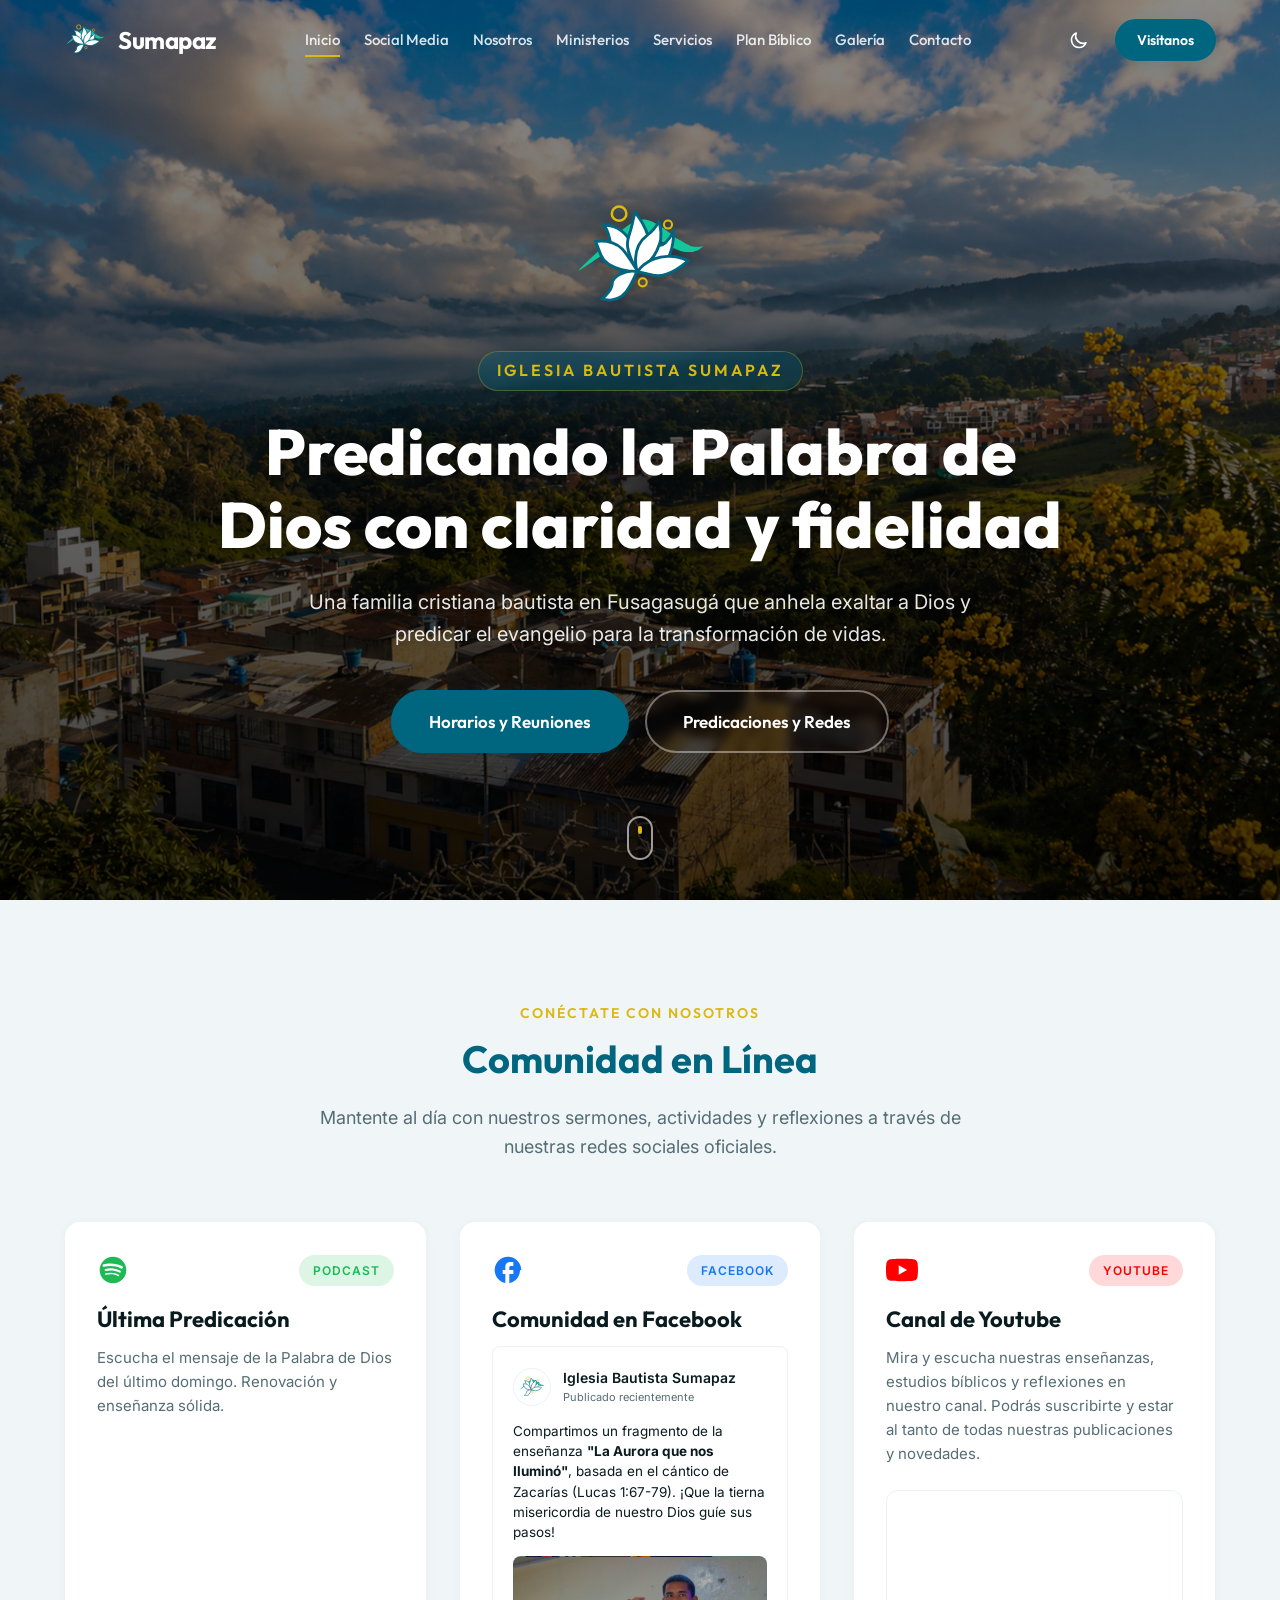
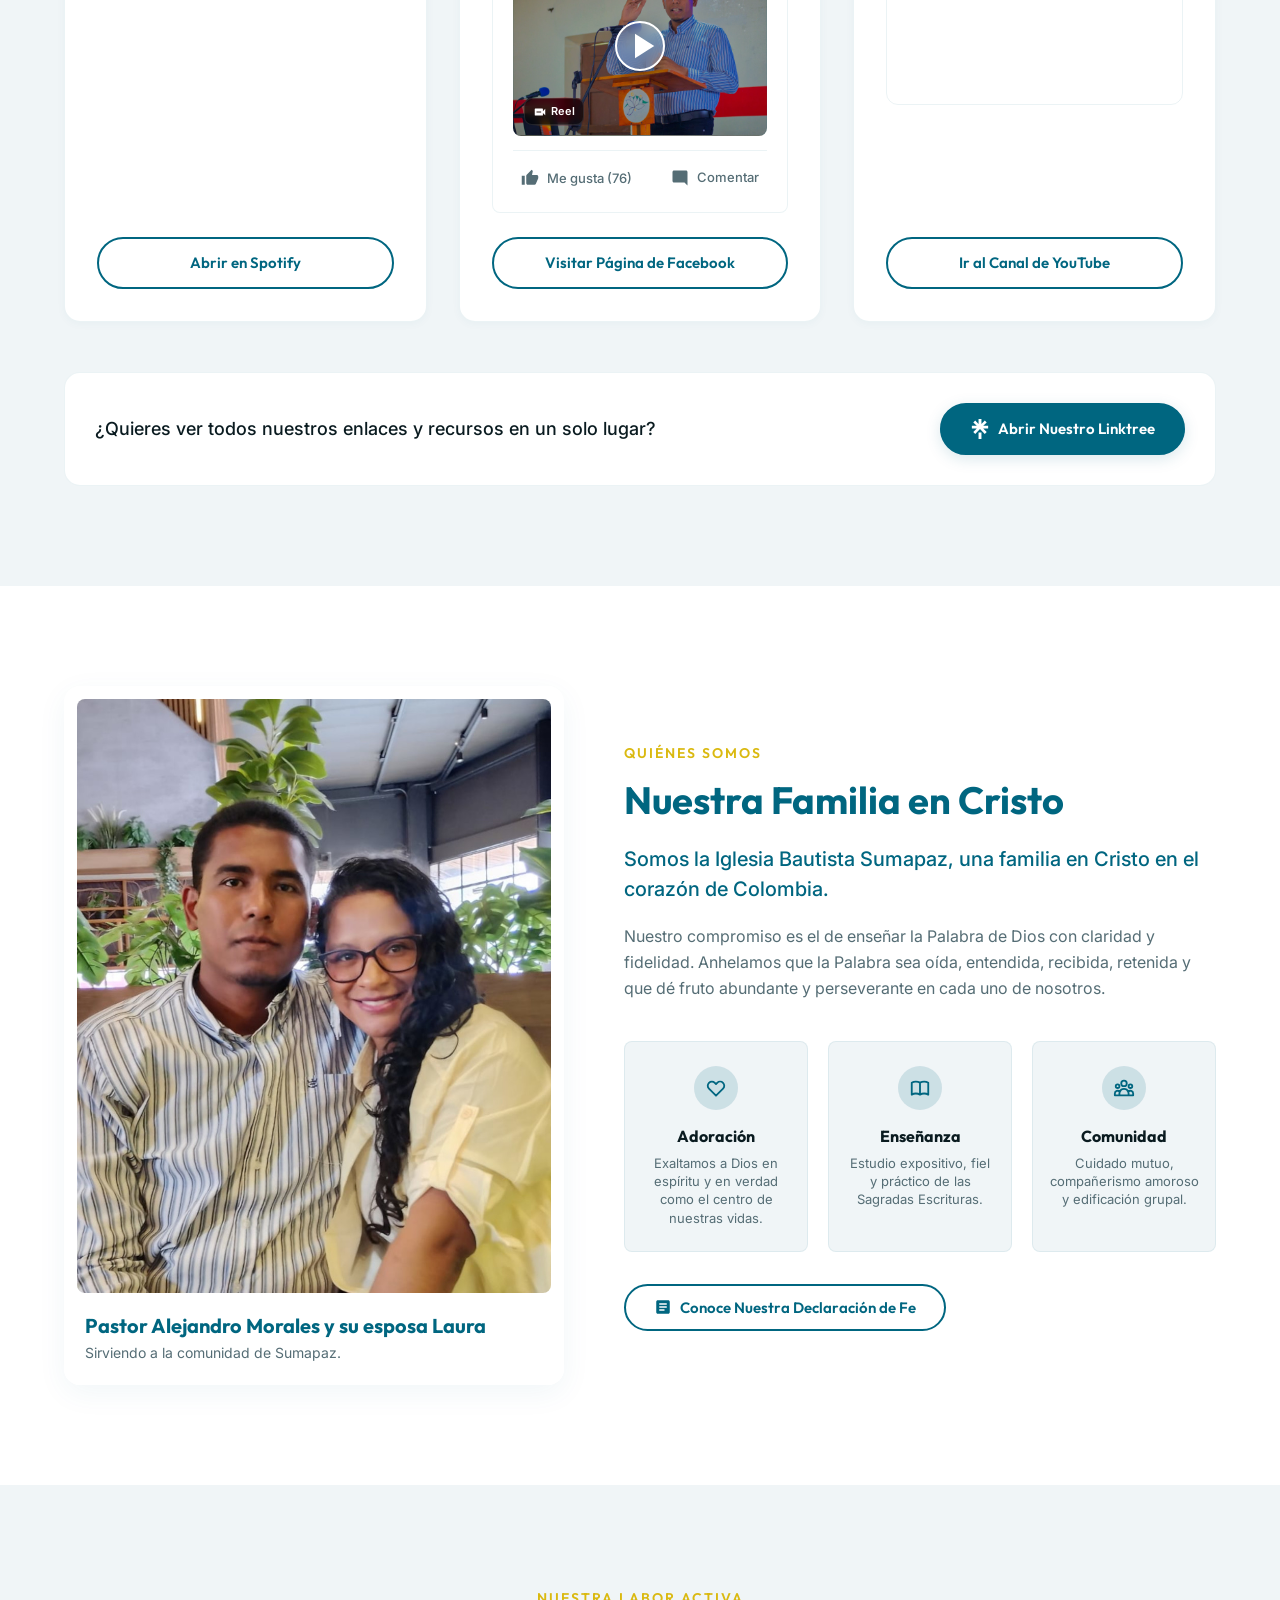
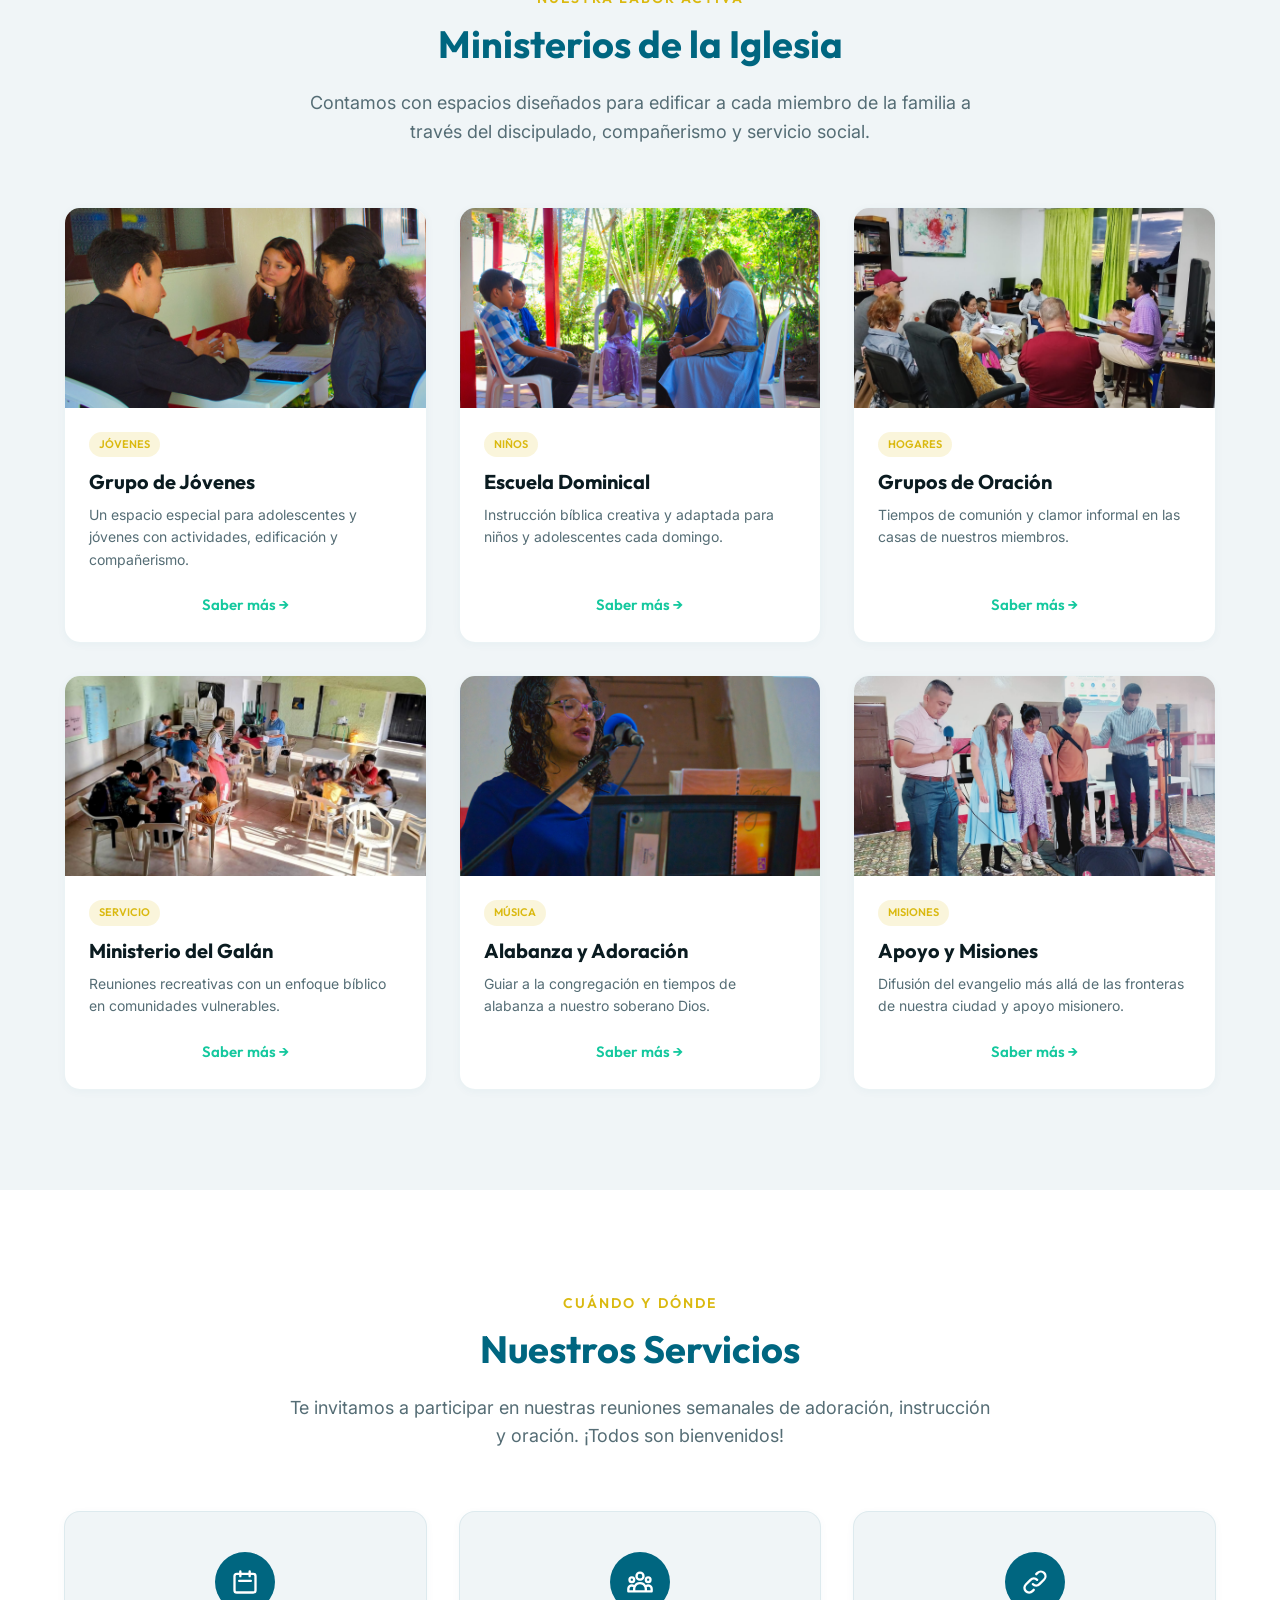
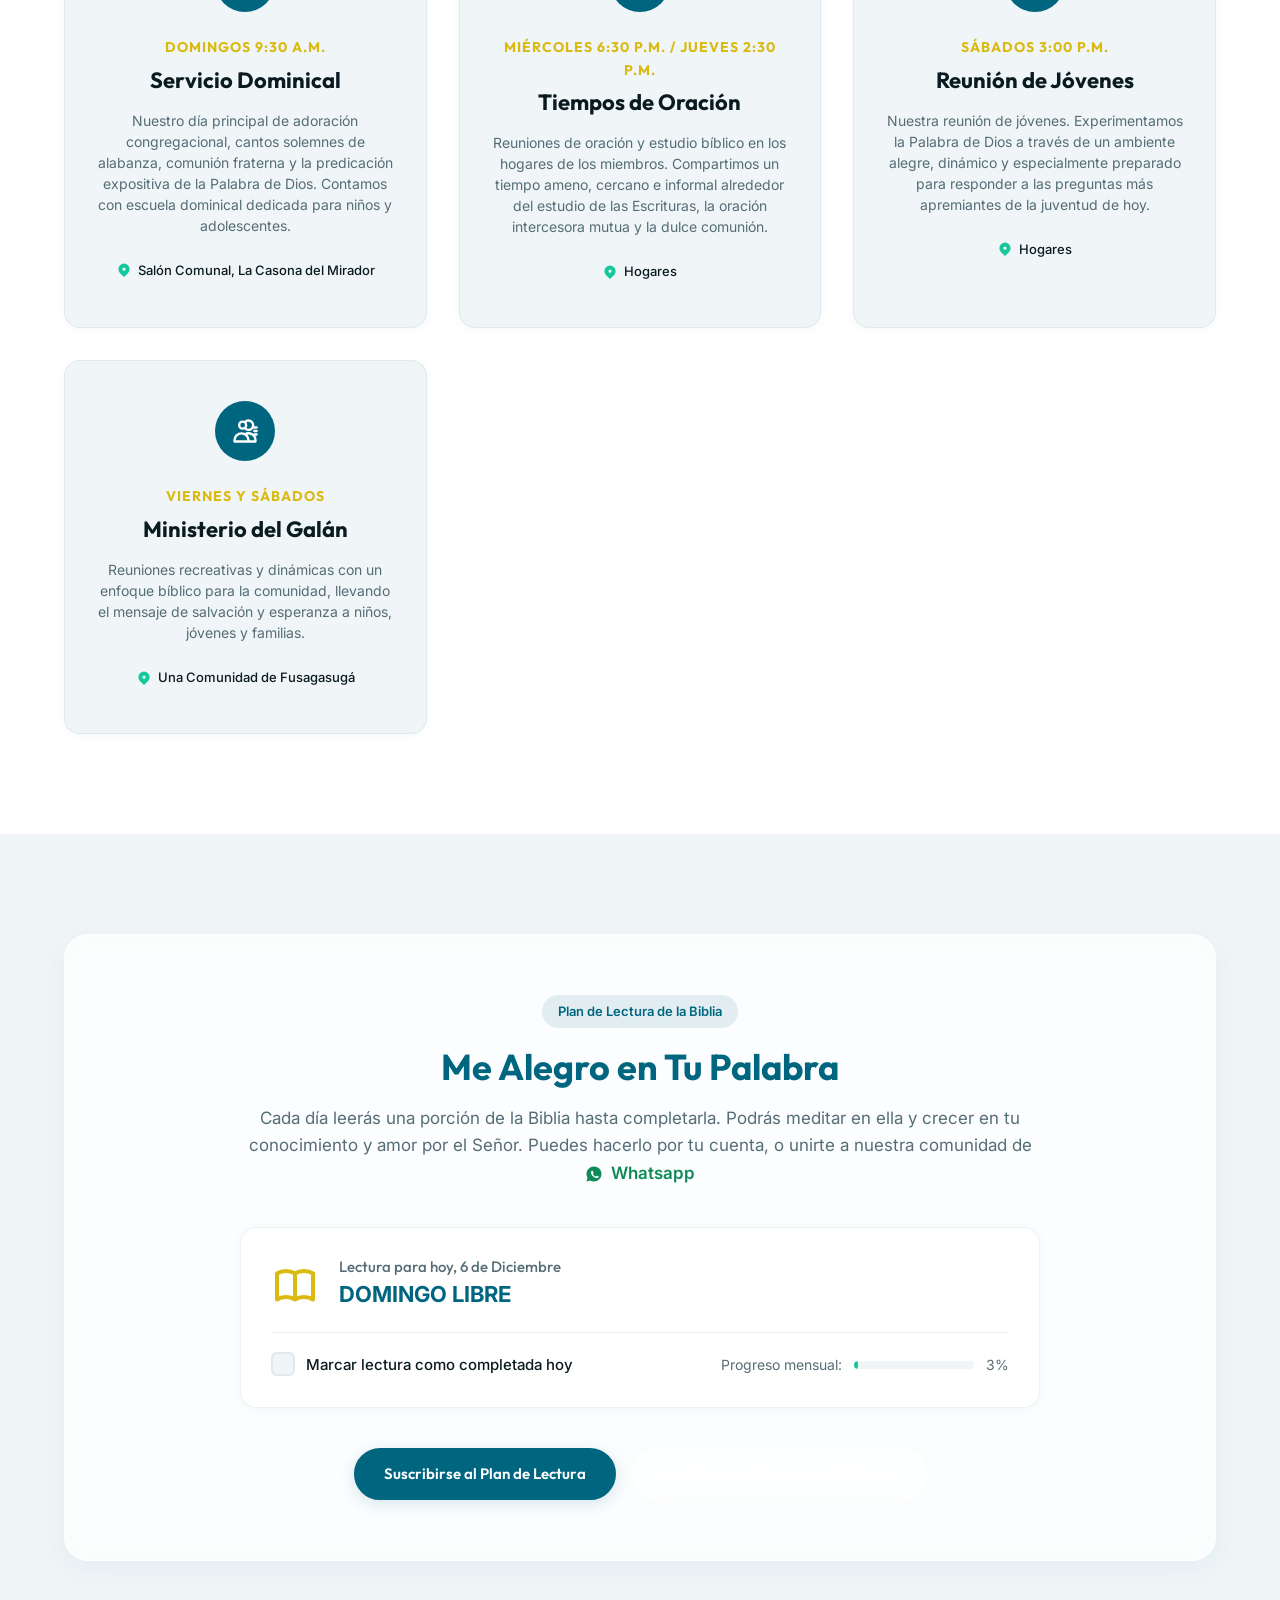
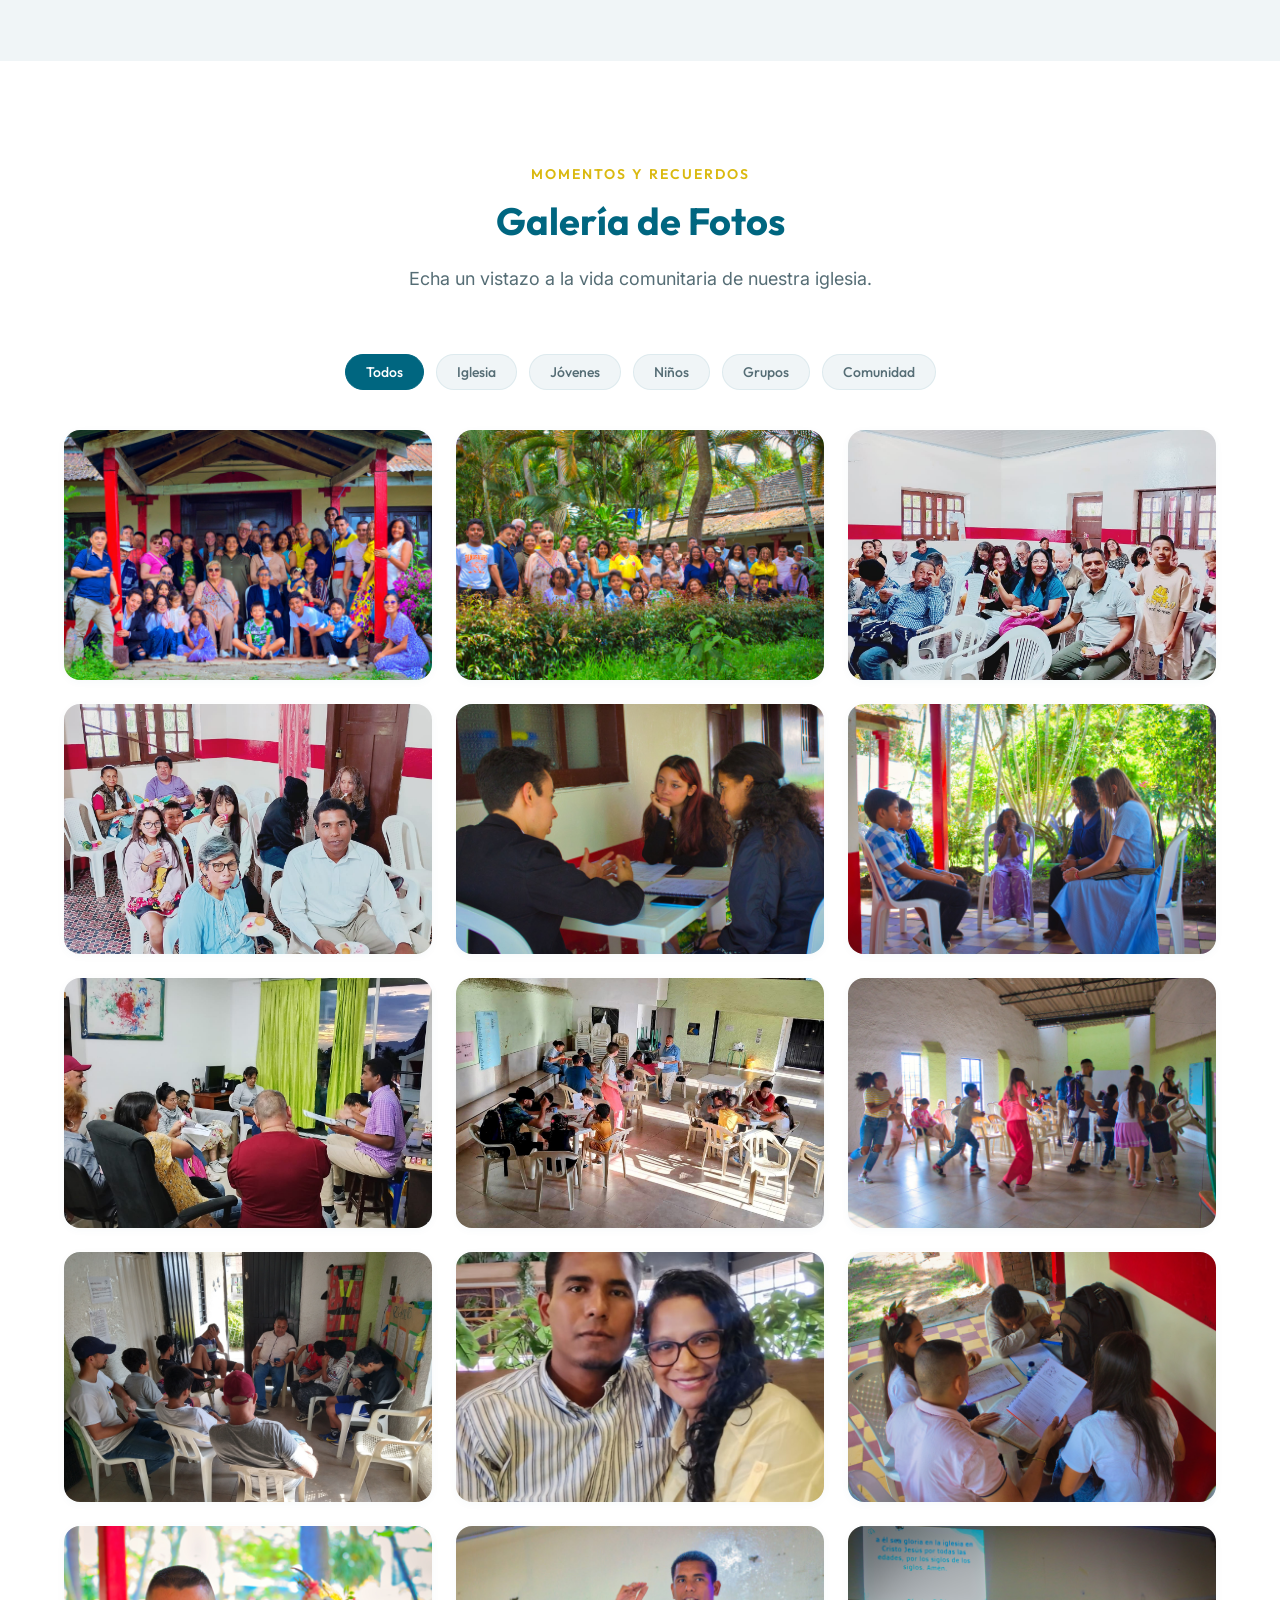
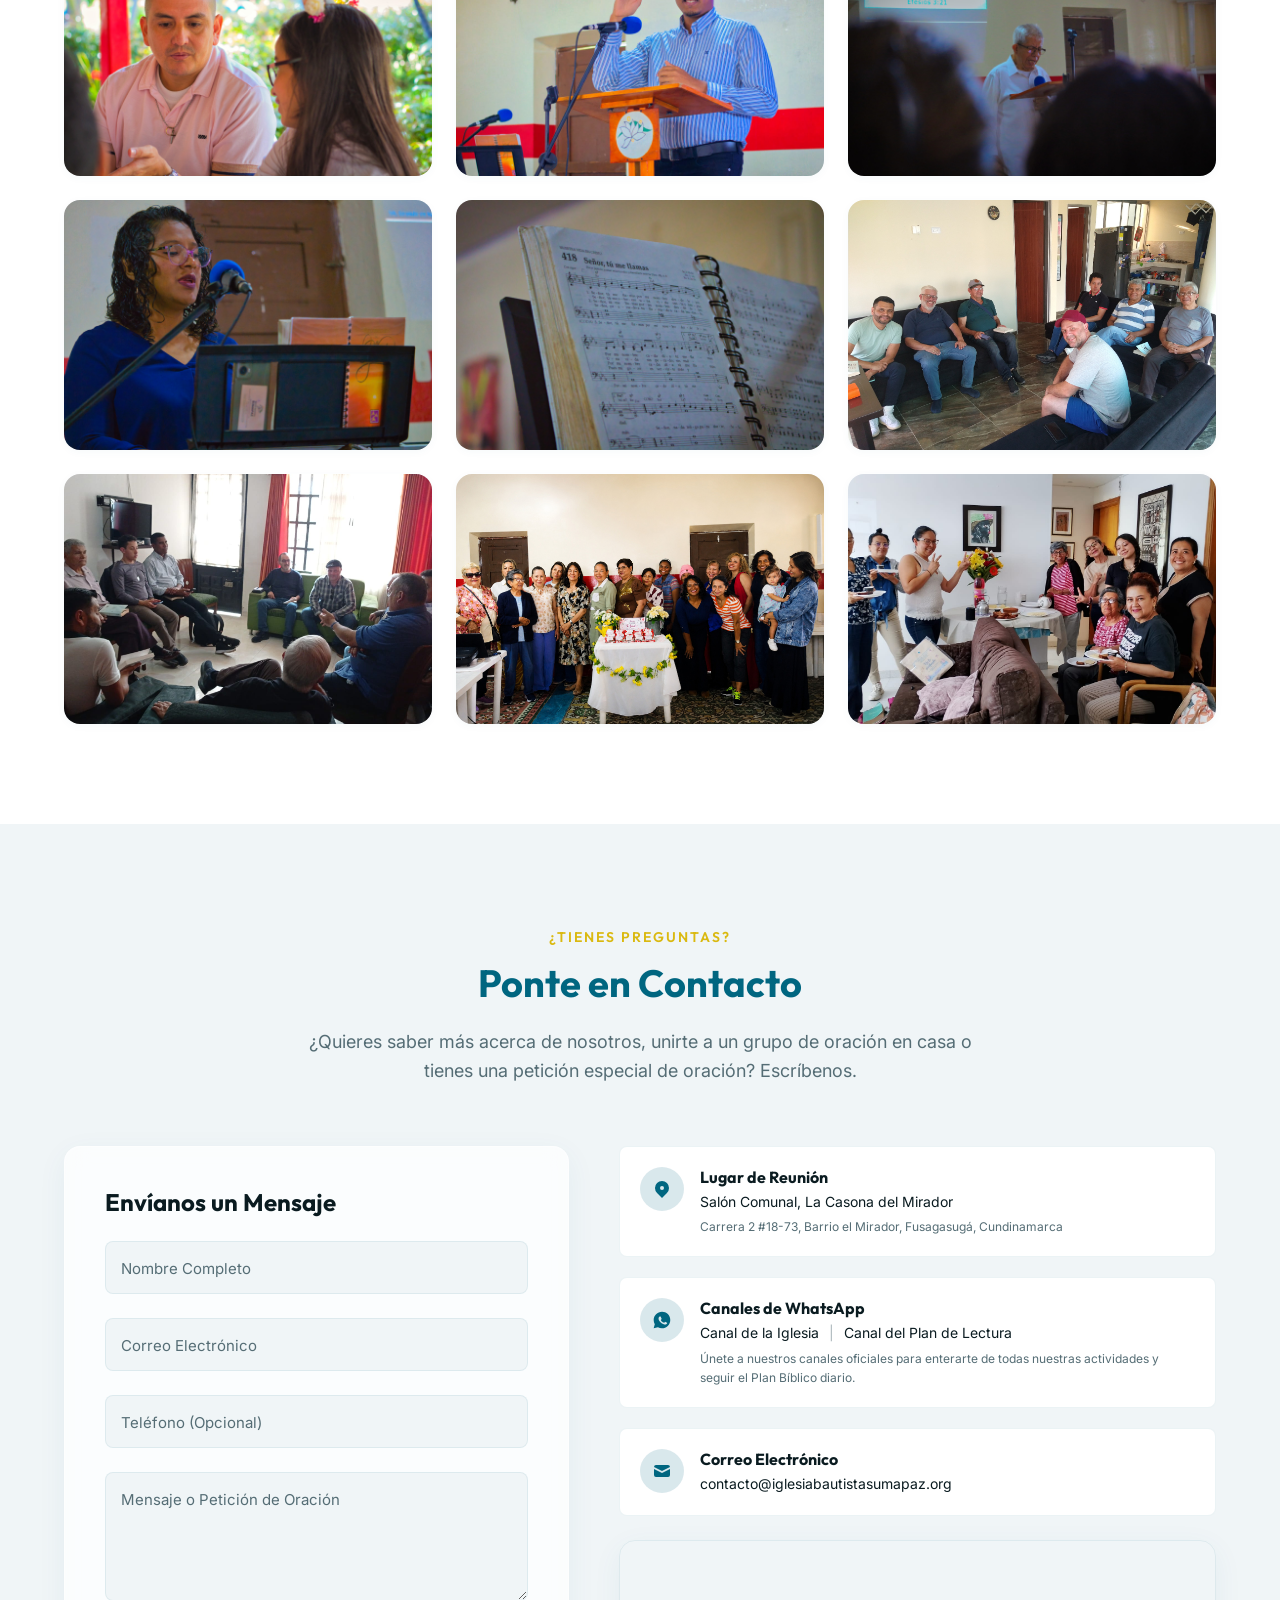
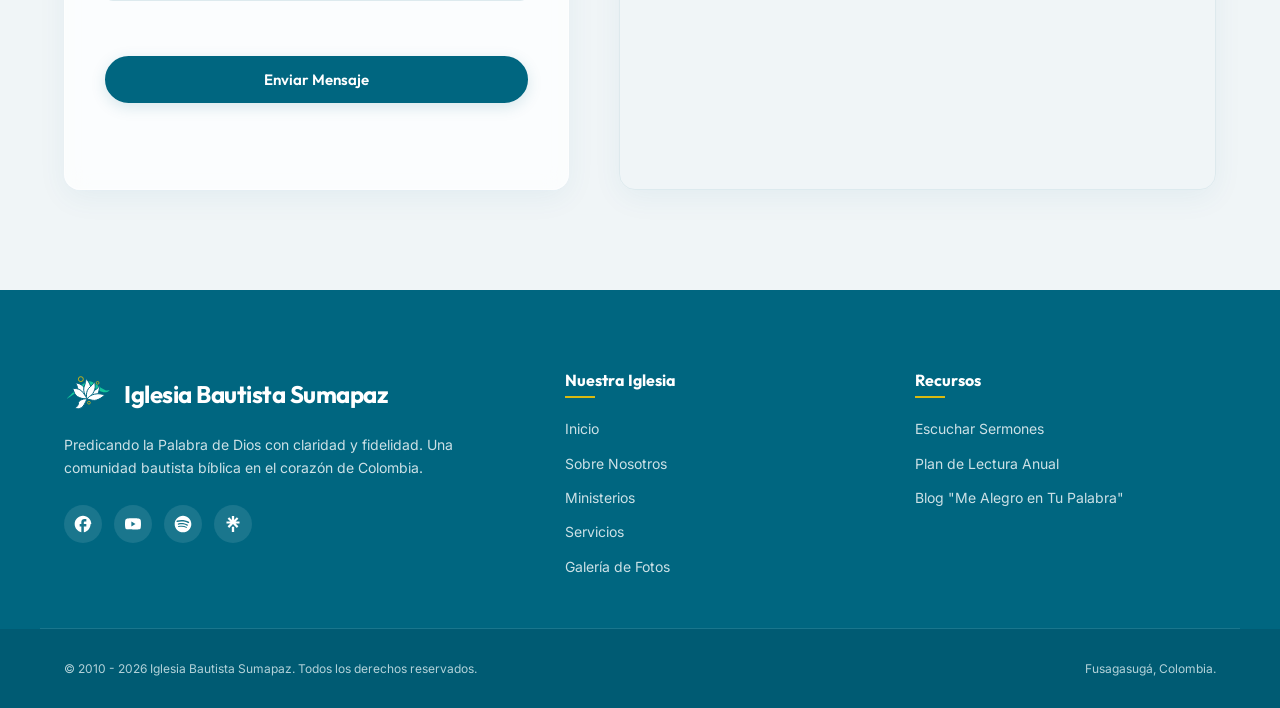
==== index.html @ b2ba7c76 "Corregir mapa" ====
<!DOCTYPE html>
<html lang="es">

<head>
    <meta charset="UTF-8">
    <meta name="viewport" content="width=device-width, initial-scale=1.0">

    <!-- Google Analytics (gtag.js) -->
    <script async src="https://www.googletagmanager.com/gtag/js?id=G-PZC9BFRY47"></script>
    <script>
        window.dataLayer = window.dataLayer || [];
        function gtag() { dataLayer.push(arguments); }
        gtag('js', new Date());
        gtag('config', 'G-PZC9BFRY47');
    </script>

    <!-- SEO Optimization Meta Tags -->
    <title>Iglesia Bautista Sumapaz | Predicando con Claridad y Fidelidad</title>
    <meta name="description"
        content="Iglesia Bautista Sumapaz en Fusagasugá, Cundinamarca. Una familia en Cristo comprometida con predicar el evangelio y enseñar la Palabra de Dios con fidelidad.">
    <meta name="keywords"
        content="Iglesia Bautista Sumapaz, Iglesia Bautista Fusagasugá, Iglesia cristiana Fusagasugá, predicación bíblica, grupo de jóvenes, escuela dominical, grupos de oración">
    <meta name="author" content="Iglesia Bautista Sumapaz">
    <meta name="robots" content="index, follow">

    <!-- Open Graph (Facebook / WhatsApp / LinkedIn) -->
    <meta property="og:title" content="Iglesia Bautista Sumapaz | Predicando con Claridad y Fidelidad">
    <meta property="og:description"
        content="Únete a nosotros en nuestros servicios dominicales y actividades semanales. Predicando la Palabra de Dios con claridad y fidelidad en Fusagasugá.">
    <meta property="og:image" content="assets/hero_bg.jpg">
    <meta property="og:url" content="https://iglesiabautistasumapaz.org/">
    <meta property="og:type" content="website">

    <!-- Twitter Cards -->
    <meta name="twitter:card" content="summary_large_image">
    <meta name="twitter:title" content="Iglesia Bautista Sumapaz | Predicando con Claridad y Fidelidad">
    <meta name="twitter:description"
        content="Conoce nuestros ministerios, horarios de servicios y acompáñanos en la comunión y enseñanza de la Palabra de Dios.">
    <meta name="twitter:image" content="assets/hero_bg.jpg">

    <!-- Fonts (Outfit for Headers, Inter for Body) -->
    <link rel="preconnect" href="https://fonts.googleapis.com">
    <link rel="preconnect" href="https://fonts.gstatic.com" crossorigin>
    <link
        href="https://fonts.googleapis.com/css2?family=Inter:wght@300;400;500;600;700&family=Outfit:wght@400;500;600;700;800&display=swap"
        rel="stylesheet">

    <!-- Stylesheets -->
    <link rel="stylesheet" href="css/styles.css">

    <!-- Script de Captcha para Web3Forms -->
    <script src="https://web3forms.com/client/script.js" async defer></script>

    <!-- Favicon -->
    <link rel="icon" type="image/svg+xml" href="assets/logo.svg">

    <!-- JSON-LD Schema Markup for local businesses / churches (SEO boost) -->
    <script type="application/ld+json">
    {
      "@context": "https://schema.org",
      "@type": "Church",
      "name": "Iglesia Bautista Sumapaz",
      "url": "https://iglesiabautistasumapaz.org/",
      "logo": "https://iglesiabautistasumapaz.org/assets/logo.svg",
      "image": "https://iglesiabautistasumapaz.org/assets/hero_bg.jpg",
      "description": "Somos una familia en Cristo que anhela exaltar a Dios y predicar el evangelio a los que no lo conocen en Fusagasugá, Colombia.",
      "address": {
        "@type": "PostalAddress",
        "streetAddress": "Carrera 2 #18-73, Barrio el Mirador, Salón Comunal La Casona del Mirador",
        "addressLocality": "Fusagasugá",
        "addressRegion": "Cundinamarca",
        "addressCountry": "CO"
      },
      "contactPoint": {
        "@type": "ContactPoint",
        "contactType": "customer service",
        "email": "contacto@iglesiabautistasumapaz.org"
      },
      "sameAs": [
        "https://www.facebook.com/iglesiabautistasumapaz",
        "https://www.youtube.com/@IglesiaBautistaSumapaz",
        "https://open.spotify.com/show/2WONi2DdFl5oHKLg0FNgMj",
        "https://linktr.ee/sumapaz"
      ],
      "openingHoursSpecification": [
        {
          "@type": "OpeningHoursSpecification",
          "dayOfWeek": "Sunday",
          "opens": "09:30",
          "closes": "12:00"
        },
        {
          "@type": "OpeningHoursSpecification",
          "dayOfWeek": "Saturday",
          "opens": "15:00",
          "closes": "17:30"
        }
      ]
    }
    </script>
</head>

<body>

    <!-- Header Navigation -->
    <header class="main-header">
        <div class="nav-container">
            <a href="#inicio" class="logo-link">
                <img src="assets/logo.svg" alt="Iglesia Bautista Sumapaz Logo" class="nav-logo" id="header-logo">
                <span class="logo-text">Sumapaz</span>
            </a>

            <button class="mobile-nav-toggle" aria-controls="primary-navigation" aria-expanded="false">
                <span class="sr-only">Menú</span>
                <span class="hamburger-bar"></span>
            </button>

            <nav class="primary-navigation" id="primary-navigation">
                <ul class="nav-list">
                    <li><a href="#inicio" class="nav-link active">Inicio</a></li>
                    <li><a href="#social-hub" class="nav-link">Social Media</a></li>
                    <li><a href="#nosotros" class="nav-link">Nosotros</a></li>
                    <li><a href="#ministerios" class="nav-link">Ministerios</a></li>
                    <li><a href="#servicios" class="nav-link">Servicios</a></li>
                    <li><a href="#plan-biblico" class="nav-link">Plan Bíblico</a></li>
                    <li><a href="#galeria" class="nav-link">Galería</a></li>
                    <li><a href="#contacto" class="nav-link">Contacto</a></li>
                </ul>
            </nav>

            <div class="header-actions">
                <button class="theme-toggle" id="theme-toggle" aria-label="Cambiar tema">
                    <svg class="sun-icon" xmlns="http://www.w3.org/2000/svg" fill="none" viewBox="0 0 24 24"
                        stroke="currentColor" stroke-width="2">
                        <path stroke-linecap="round" stroke-linejoin="round"
                            d="M12 3v1m0 16v1m9-9h-1M4 12H3m15.364-6.364l-.707.707M6.343 17.657l-.707.707m12.728 0l-.707-.707M6.343 6.343l-.707-.707m12.728 12.728A9 9 0 115.636 5.636m12.728 12.728L12 12" />
                    </svg>
                    <svg class="moon-icon" xmlns="http://www.w3.org/2000/svg" fill="none" viewBox="0 0 24 24"
                        stroke="currentColor" stroke-width="2">
                        <path stroke-linecap="round" stroke-linejoin="round"
                            d="M20.354 15.354A9 9 0 018.646 3.646 9.003 9.003 0 0012 21a9.003 9.003 0 008.354-5.646z" />
                    </svg>
                </button>
                <a href="#contacto" class="btn btn-primary btn-nav">Visítanos</a>
            </div>
        </div>
    </header>

    <!-- Main Content Area -->
    <main>

        <!-- Hero Section -->
        <section id="inicio" class="hero-section"
            style="background-image: linear-gradient(rgba(0, 0, 0, 0.45), rgba(0, 0, 0, 0.75)), url('assets/hero_bg.jpg');">
            <div class="hero-content container">
                <img src="assets/logo.svg" alt="Iglesia Bautista Sumapaz Logo" class="hero-logo fade-in"
                    style="width: 140px; height: 140px; margin-bottom: 24px; filter: drop-shadow(0 4px 10px rgba(0,0,0,0.35));">
                <div class="hero-badge fade-in">Iglesia Bautista Sumapaz</div>
                <h1 class="hero-title fade-in">Predicando la Palabra de Dios con claridad y fidelidad</h1>
                <p class="hero-description fade-in">Una familia cristiana bautista en Fusagasugá que anhela exaltar a
                    Dios y predicar el evangelio para la transformación de vidas.</p>
                <div class="hero-buttons fade-in">
                    <a href="#servicios" class="btn btn-primary btn-lg">Horarios y Reuniones</a>
                    <a href="#social-hub" class="btn btn-secondary btn-lg">Predicaciones y Redes</a>
                </div>
            </div>
            <div class="hero-scroll-indicator">
                <a href="#social-hub" aria-label="Ir a la siguiente sección">
                    <span class="mouse-icon">
                        <span class="mouse-wheel"></span>
                    </span>
                </a>
            </div>
        </section>

        <!-- Social Network Hub Section (Redes Sociales) -->
        <section id="social-hub" class="social-hub-section">
            <div class="container">
                <div class="section-header">
                    <span class="section-subtitle">Conéctate con Nosotros</span>
                    <h2 class="section-title">Comunidad en Línea</h2>
                    <p class="section-desc">Mantente al día con nuestros sermones, actividades y reflexiones a través de
                        nuestras redes sociales oficiales.</p>
                </div>

                <div class="social-grid">
                    <!-- Spotify Podcast Card -->
                    <div class="social-card spotify-card">
                        <div class="card-icon-header">
                            <svg class="icon-spotify" viewBox="0 0 24 24" width="32" height="32" fill="currentColor">
                                <path
                                    d="M12 2C6.477 2 2 6.477 2 12s4.477 10 10 10 10-4.477 10-10S17.523 2 12 2zm4.586 14.424c-.18.295-.565.387-.86.207-2.377-1.454-5.37-1.783-8.893-.982-.336.075-.67-.136-.746-.472-.075-.337.136-.67.472-.746 3.852-.878 7.144-.504 9.822 1.134.295.18.387.565.207.86zm1.225-2.72c-.227.367-.707.487-1.074.26-2.72-1.672-6.87-2.157-10.073-1.185-.413.125-.847-.107-.972-.52-.125-.413.107-.847.52-.972 3.657-1.11 8.224-.567 11.34 1.348.366.226.486.706.26 1.073zm.106-2.833C14.484 8.78 8.74 8.59 5.405 9.602c-.512.155-1.046-.135-1.202-.647-.156-.512.135-1.047.647-1.202 3.82-1.16 10.158-.942 14.15 1.43.46.273.61.87.337 1.33-.273.46-.87.61-1.33.337z" />
                            </svg>
                            <span class="badge badge-spotify">Podcast</span>
                        </div>
                        <h3 id="spotify-episode-title">Última Predicación</h3>
                        <p class="podcast-desc" id="spotify-episode-desc">Escucha el mensaje de la Palabra de Dios del
                            último domingo. Renovación y enseñanza sólida.</p>

                        <!-- Spotify Official Embed Player -->
                        <div class="spotify-embed-wrapper" style="margin-bottom: 24px;">
                            <iframe style="border-radius:12px"
                                src="https://open.spotify.com/embed/show/2WONi2DdFl5oHKLg0FNgMj?utm_source=generator&theme=0"
                                width="100%" height="180" frameBorder="0" allowfullscreen=""
                                allow="autoplay; clipboard-write; encrypted-media; fullscreen; picture-in-picture"
                                loading="lazy"></iframe>
                        </div>

                        <a href="https://open.spotify.com/show/2WONi2DdFl5oHKLg0FNgMj" target="_blank"
                            rel="noopener noreferrer" class="btn btn-outline btn-spotify">
                            Abrir en Spotify
                        </a>
                    </div>

                    <!-- Facebook Feed Card -->
                    <div class="social-card facebook-card">
                        <div class="card-icon-header">
                            <svg class="icon-facebook" viewBox="0 0 24 24" width="32" height="32" fill="currentColor">
                                <path
                                    d="M22 12c0-5.52-4.48-10-10-10S2 6.48 2 12c0 4.84 3.44 8.87 8 9.8V15H8v-3h2V9.5C10 7.57 11.57 6 13.5 6H16v3h-2c-.55 0-1 .45-1 1v2h3v3h-3v6.95c4.56-.93 8-4.96 8-9.75z" />
                            </svg>
                            <span class="badge badge-facebook">Facebook</span>
                        </div>
                        <h3>Comunidad en Facebook</h3>

                        <!-- Simulated Interactive Post (Facebook Reel) -->
                        <div class="fb-post-mock">
                            <div class="fb-post-header">
                                <img src="assets/logo.svg" alt="Iglesia Logo Mini" class="fb-logo-mini">
                                <div class="fb-header-text">
                                    <span class="fb-author">Iglesia Bautista Sumapaz</span>
                                    <span class="fb-time">Publicado recientemente</span>
                                </div>
                            </div>
                            <p class="fb-content">Compartimos un fragmento de la enseñanza <strong>"La Aurora que nos
                                    Iluminó"</strong>, basada en el cántico de Zacarías (Lucas 1:67-79). ¡Que la tierna
                                misericordia de nuestro Dios guíe sus pasos!</p>

                            <!-- Reel Video Preview -->
                            <a href="https://www.facebook.com/reel/878070473719277" target="_blank"
                                rel="noopener noreferrer" class="fb-reel-preview-link"
                                aria-label="Ver Reel en Facebook">
                                <div class="fb-media-preview fb-reel-preview"
                                    style="background-image: linear-gradient(rgba(0,0,0,0.3), rgba(0,0,0,0.3)), url('assets/predicacion.jpg');">
                                    <div class="fb-play-button">
                                        <svg viewBox="0 0 24 24" width="48" height="48" fill="#ffffff"
                                            style="margin-left: 4px;">
                                            <path d="M8 5v14l11-7z" />
                                        </svg>
                                    </div>
                                    <span class="fb-reel-badge">
                                        <svg viewBox="0 0 24 24" width="14" height="14" fill="currentColor"
                                            style="margin-right: 4px; vertical-align: middle;">
                                            <path
                                                d="M17 10.5V7c0-.55-.45-1-1-1H4c-.55 0-1 .45-1 1v10c0 .55.45 1 1 1h12c.55 0 1-.45 1-1v-3.5l4 4v-11l-4 4zM14 13H6v-2h8v2z" />
                                        </svg>
                                        Reel
                                    </span>
                                </div>
                            </a>

                            <div class="fb-actions">
                                <button class="fb-action-btn" id="fb-like-btn">
                                    <svg viewBox="0 0 24 24" width="18" height="18" fill="currentColor">
                                        <path
                                            d="M1 21h4V9H1v12zm22-11c0-1.1-.9-2-2-2h-6.31l.95-4.57.03-.32c0-.41-.17-.79-.44-1.06L14.17 1 7.59 7.59C7.22 7.95 7 8.45 7 9v10c0 1.1.9 2 2 2h9c.83 0 1.54-.5 1.84-1.22l3.02-7.05c.09-.23.14-.47.14-.73v-2z" />
                                    </svg>
                                    <span id="fb-like-count">Me gusta (76)</span>
                                </button>
                                <a href="https://www.facebook.com/reel/878070473719277" target="_blank"
                                    rel="noopener noreferrer" class="fb-action-btn">
                                    <svg viewBox="0 0 24 24" width="18" height="18" fill="currentColor">
                                        <path
                                            d="M21.99 4c0-1.1-.89-2-1.99-2H4c-1.1 0-2 .9-2 2v12c0 1.1.9 2 2 2h14l4 4-.01-18z" />
                                    </svg>
                                    <span>Comentar</span>
                                </a>
                            </div>
                        </div>

                        <a href="https://www.facebook.com/iglesiabautistasumapaz" target="_blank"
                            rel="noopener noreferrer" class="btn btn-outline btn-facebook">
                            Visitar Página de Facebook
                        </a>
                    </div>

                    <!-- YouTube Live Card -->
                    <div class="social-card youtube-card">
                        <div class="card-icon-header">
                            <svg class="icon-youtube" viewBox="0 0 24 24" width="32" height="32" fill="currentColor">
                                <path
                                    d="M23.498 6.163a3.003 3.003 0 0 0-2.11-2.11C19.517 3.545 12 3.545 12 3.545s-7.517 0-9.388.508a3.003 3.003 0 0 0-2.11 2.11C0 8.033 0 12 0 12s0 3.967.502 5.837a3.003 3.003 0 0 0 2.11 2.11c1.871.508 9.388.508 9.388.508s7.517 0 9.388-.508a3.003 3.003 0 0 0 2.11-2.11C24 15.967 24 12 24 12s0-3.967-.502-5.837zM9.545 15.568V8.432L15.818 12l-6.273 3.568z" />
                            </svg>
                            <span class="badge badge-youtube">YouTube</span>
                        </div>
                        <h3>Canal de Youtube</h3>
                        <p class="yt-desc">Mira y escucha nuestras enseñanzas, estudios bíblicos y reflexiones en
                            nuestro canal. Podrás suscribirte y estar al tanto de todas nuestras publicaciones y
                            novedades.</p>

                        <!-- YouTube Official Player (Dynamic) -->
                        <div class="youtube-embed-wrapper" style="margin-bottom: 24px;">
                            <iframe id="youtube-dynamic-player" width="100%" height="215"
                                src="https://www.youtube.com/embed/9x7mk2KgeYk" frameborder="0"
                                allow="accelerometer; autoplay; clipboard-write; encrypted-media; gyroscope; picture-in-picture"
                                allowfullscreen
                                style="border-radius: 12px; border: 1px solid var(--border-color);"></iframe>
                        </div>

                        <a href="https://www.youtube.com/@IglesiaBautistaSumapaz" target="_blank"
                            rel="noopener noreferrer" class="btn btn-outline btn-youtube">
                            Ir al Canal de YouTube
                        </a>
                    </div>
                </div>

                <!-- Quick Linktree CTA -->
                <div class="social-footer-cta">
                    <p>¿Quieres ver todos nuestros enlaces y recursos en un solo lugar?</p>
                    <a href="https://linktr.ee/sumapaz" target="_blank" rel="noopener noreferrer"
                        class="btn btn-primary">
                        <svg viewBox="0 0 24 24" width="20" height="20" fill="currentColor"
                            style="margin-right: 8px; vertical-align: middle;">
                            <path
                                d="m13.73635 5.85251 4.00467-4.11665 2.3248 2.3808-4.20064 4.00466h5.9085v3.30473h-5.9365l4.22865 4.10766-2.3248 2.3338L12.0005 12.099l-5.74052 5.76852-2.3248-2.3248 4.22864-4.10766h-5.9375V8.12132h5.9085L3.93417 4.11666l2.3248-2.3808 4.00468 4.11665V0h3.4727zm-3.4727 10.30614h3.4727V24h-3.4727z" />
                        </svg>
                        Abrir Nuestro Linktree
                    </a>
                </div>
            </div>
        </section>

        <!-- About Us Section (Nosotros) -->
        <section id="nosotros" class="about-section">
            <div class="container">
                <div class="about-grid">
                    <div class="about-image-wrapper">
                        <div class="card-glass shadow-premium">
                            <img src="assets/familia_pastoral.jpg" alt="Pastor Alejandro Morales y Laura"
                                class="pastors-image">
                            <div class="pastors-caption">
                                <h3>Pastor Alejandro Morales y su esposa Laura</h3>
                                <p>Sirviendo a la comunidad de Sumapaz.</p>
                            </div>
                        </div>
                    </div>

                    <div class="about-text-content">
                        <span class="section-subtitle">Quiénes Somos</span>
                        <h2 class="section-title">Nuestra Familia en Cristo</h2>
                        <p class="lead-text">Somos la Iglesia Bautista Sumapaz, una familia en Cristo en el corazón de
                            Colombia.</p>

                        <p class="about-body">Nuestro compromiso es el de enseñar la Palabra de Dios con claridad y
                            fidelidad. Anhelamos que la Palabra sea oída, entendida, recibida, retenida y que dé fruto
                            abundante y perseverante en cada uno de nosotros.</p>

                        <!-- Core Values Cards Grid -->
                        <div class="values-grid">
                            <div class="value-card">
                                <div class="value-icon">
                                    <svg xmlns="http://www.w3.org/2000/svg" fill="none" viewBox="0 0 24 24"
                                        stroke="currentColor">
                                        <path stroke-linecap="round" stroke-linejoin="round" stroke-width="2"
                                            d="M4.318 6.318a4.5 4.5 0 000 6.364L12 20.364l7.682-7.682a4.5 4.5 0 00-6.364-6.364L12 7.636l-1.318-1.318a4.5 4.5 0 00-6.364 0z" />
                                    </svg>
                                </div>
                                <h4>Adoración</h4>
                                <p>Exaltamos a Dios en espíritu y en verdad como el centro de nuestras vidas.</p>
                            </div>

                            <div class="value-card">
                                <div class="value-icon">
                                    <svg xmlns="http://www.w3.org/2000/svg" fill="none" viewBox="0 0 24 24"
                                        stroke="currentColor">
                                        <path stroke-linecap="round" stroke-linejoin="round" stroke-width="2"
                                            d="M12 6.253v13m0-13C10.832 5.477 9.246 5 7.5 5S4.168 5.477 3 6.253v13C4.168 18.477 5.754 18 7.5 18s3.332.477 4.5 1.253m0-13C13.168 5.477 14.754 5 16.5 5c1.747 0 3.332.477 4.5 1.253v13C19.832 18.477 18.247 18 16.5 18c-1.746 0-3.332.477-4.5 1.253" />
                                    </svg>
                                </div>
                                <h4>Enseñanza</h4>
                                <p>Estudio expositivo, fiel y práctico de las Sagradas Escrituras.</p>
                            </div>

                            <div class="value-card">
                                <div class="value-icon">
                                    <svg xmlns="http://www.w3.org/2000/svg" fill="none" viewBox="0 0 24 24"
                                        stroke="currentColor">
                                        <path stroke-linecap="round" stroke-linejoin="round" stroke-width="2"
                                            d="M17 20h5v-2a3 3 0 00-5.356-1.857M17 20H7m10 0v-2c0-.656-.126-1.283-.356-1.857M7 20H2v-2a3 3 0 015.356-1.857M7 20v-2c0-.656.126-1.283.356-1.857m0 0a5.002 5.002 0 019.288 0M15 7a3 3 0 11-6 0 3 3 0 016 0zm6 3a2 2 0 11-4 0 2 2 0 014 0zM7 10a2 2 0 11-4 0 2 2 0 014 0z" />
                                    </svg>
                                </div>
                                <h4>Comunidad</h4>
                                <p>Cuidado mutuo, compañerismo amoroso y edificación grupal.</p>
                            </div>
                        </div>

                        <!-- Declaration of Faith Button -->
                        <div class="about-actions" style="margin-top: 32px;">
                            <button id="open-declaracion-modal" class="btn btn-outline">
                                <svg viewBox="0 0 24 24" width="18" height="18" fill="currentColor"
                                    style="margin-right: 8px; vertical-align: middle;">
                                    <path
                                        d="M19 3H5c-1.1 0-2 .9-2 2v14c0 1.1.9 2 2 2h14c1.1 0 2-.9 2-2V5c0-1.1-.9-2-2-2zm-5 14H7v-2h7v2zm3-4H7v-2h10v2zm0-4H7V7h10v2z" />
                                </svg>
                                Conoce Nuestra Declaración de Fe
                            </button>
                        </div>
                    </div>
                </div>
            </div>
        </section>

        <!-- Ministries Section (Ministerios) -->
        <section id="ministerios" class="ministries-section">
            <div class="container">
                <div class="section-header">
                    <span class="section-subtitle">Nuestra labor activa</span>
                    <h2 class="section-title">Ministerios de la Iglesia</h2>
                    <p class="section-desc">Contamos con espacios diseñados para edificar a cada miembro de la familia a
                        través del discipulado, compañerismo y servicio social.</p>
                </div>

                <div class="ministries-grid">
                    <!-- Ministry 1: Jóvenes -->
                    <div class="ministry-card" data-ministry="jovenes">
                        <div class="ministry-img" style="background-image: url('assets/jovenes.jpg');"></div>
                        <div class="ministry-content">
                            <span class="ministry-tag">Jóvenes</span>
                            <h3>Grupo de Jóvenes</h3>
                            <p>Un espacio especial para adolescentes y jóvenes con actividades, edificación y
                                compañerismo.</p>
                            <button class="btn btn-text open-ministry-modal">Saber más &rarr;</button>
                        </div>
                    </div>

                    <!-- Ministry 2: Escuela Dominical Niños -->
                    <div class="ministry-card" data-ministry="ninos">
                        <div class="ministry-img" style="background-image: url('assets/escuela_dominical.jpg');"></div>
                        <div class="ministry-content">
                            <span class="ministry-tag">Niños</span>
                            <h3>Escuela Dominical</h3>
                            <p>Instrucción bíblica creativa y adaptada para niños y adolescentes cada domingo.</p>
                            <button class="btn btn-text open-ministry-modal">Saber más &rarr;</button>
                        </div>
                    </div>

                    <!-- Ministry 3: Grupos de Oración -->
                    <div class="ministry-card" data-ministry="oracion">
                        <div class="ministry-img" style="background-image: url('assets/comunidad_oracion.jpg');"></div>
                        <div class="ministry-content">
                            <span class="ministry-tag">Hogares</span>
                            <h3>Grupos de Oración</h3>
                            <p>Tiempos de comunión y clamor informal en las casas de nuestros miembros.</p>
                            <button class="btn btn-text open-ministry-modal">Saber más &rarr;</button>
                        </div>
                    </div>

                    <!-- Ministry 4: Ministerio del Galán -->
                    <div class="ministry-card" data-ministry="social">
                        <div class="ministry-img" style="background-image: url('assets/labor_social.jpg');"></div>
                        <div class="ministry-content">
                            <span class="ministry-tag">Servicio</span>
                            <h3>Ministerio del Galán</h3>
                            <p>Reuniones recreativas con un enfoque bíblico en comunidades vulnerables.</p>
                            <button class="btn btn-text open-ministry-modal">Saber más &rarr;</button>
                        </div>
                    </div>

                    <!-- Ministry 5: Alabanza -->
                    <div class="ministry-card" data-ministry="alabanza">
                        <div class="ministry-img" style="background-image: url('assets/alabanza.jpg');"></div>
                        <div class="ministry-content">
                            <span class="ministry-tag">Música</span>
                            <h3>Alabanza y Adoración</h3>
                            <p>Guiar a la congregación en tiempos de alabanza a nuestro soberano Dios.</p>
                            <button class="btn btn-text open-ministry-modal">Saber más &rarr;</button>
                        </div>
                    </div>

                    <!-- Ministry 6: Misiones -->
                    <div class="ministry-card" data-ministry="misiones">
                        <div class="ministry-img" style="background-image: url('assets/misiones.jpg');"></div>
                        <div class="ministry-content">
                            <span class="ministry-tag">Misiones</span>
                            <h3>Apoyo y Misiones</h3>
                            <p>Difusión del evangelio más allá de las fronteras de nuestra ciudad y apoyo misionero.</p>
                            <button class="btn btn-text open-ministry-modal">Saber más &rarr;</button>
                        </div>
                    </div>
                </div>
            </div>
        </section>

        <!-- Services & Schedule Section (Servicios) -->
        <section id="servicios" class="services-section">
            <div class="container">
                <div class="section-header">
                    <span class="section-subtitle">Cuándo y Dónde</span>
                    <h2 class="section-title">Nuestros Servicios</h2>
                    <p class="section-desc">Te invitamos a participar en nuestras reuniones semanales de adoración,
                        instrucción y oración. ¡Todos son bienvenidos!</p>
                </div>

                <div class="services-grid">
                    <!-- Service 1: Sunday -->
                    <div class="service-schedule-card">
                        <div class="service-icon-wrapper">
                            <svg xmlns="http://www.w3.org/2000/svg" fill="none" viewBox="0 0 24 24"
                                stroke="currentColor">
                                <path stroke-linecap="round" stroke-linejoin="round" stroke-width="2"
                                    d="M8 7V3m8 4V3m-9 8h10M5 21h14a2 2 0 002-2V7a2 2 0 00-2-2H5a2 2 0 00-2 2v12a2 2 0 002 2z" />
                            </svg>
                        </div>
                        <div class="service-schedule-day">Domingos 9:30 a.m.</div>
                        <h3>Servicio Dominical</h3>
                        <p class="service-schedule-desc">Nuestro día principal de adoración congregacional, cantos
                            solemnes de alabanza, comunión fraterna y la predicación expositiva de la Palabra de Dios.
                            Contamos con escuela dominical dedicada para niños y adolescentes.</p>
                        <div class="service-schedule-location">
                            <svg viewBox="0 0 20 20" fill="currentColor" class="loc-pin">
                                <path fill-rule="evenodd"
                                    d="M5.05 4.05a7 7 0 119.9 9.9L10 18.9l-4.95-4.95a7 7 0 010-9.9zM10 11a2 2 0 100-4 2 2 0 000 4z"
                                    clip-rule="evenodd" />
                            </svg>
                            Salón Comunal, La Casona del Mirador
                        </div>
                    </div>

                    <!-- Service 2: Wednesday/Thursday -->
                    <div class="service-schedule-card">
                        <div class="service-icon-wrapper">
                            <svg xmlns="http://www.w3.org/2000/svg" fill="none" viewBox="0 0 24 24"
                                stroke="currentColor">
                                <path stroke-linecap="round" stroke-linejoin="round" stroke-width="2"
                                    d="M17 20h5v-2a3 3 0 00-5.356-1.857M17 20H7m10 0v-2c0-.656-.126-1.283-.356-1.857M7 20H2v-2a3 3 0 015.356-1.857M7 20v-2c0-.656.126-1.283.356-1.857m0 0a5.002 5.002 0 019.288 0M15 7a3 3 0 11-6 0 3 3 0 016 0zm6 3a2 2 0 11-4 0 2 2 0 014 0zM7 10a2 2 0 11-4 0 2 2 0 014 0z" />
                            </svg>
                        </div>
                        <div class="service-schedule-day">Miércoles 6:30 p.m. / Jueves 2:30 p.m.</div>
                        <h3>Tiempos de Oración</h3>
                        <p class="service-schedule-desc">Reuniones de oración y estudio bíblico en los hogares de los
                            miembros. Compartimos un tiempo ameno, cercano e informal alrededor del estudio de las
                            Escrituras, la oración intercesora mutua y la dulce comunión.</p>
                        <div class="service-schedule-location">
                            <svg viewBox="0 0 20 20" fill="currentColor" class="loc-pin">
                                <path fill-rule="evenodd"
                                    d="M5.05 4.05a7 7 0 119.9 9.9L10 18.9l-4.95-4.95a7 7 0 010-9.9zM10 11a2 2 0 100-4 2 2 0 000 4z"
                                    clip-rule="evenodd" />
                            </svg>
                            Hogares
                        </div>
                    </div>

                    <!-- Service 3: Saturday -->
                    <div class="service-schedule-card">
                        <div class="service-icon-wrapper">
                            <svg xmlns="http://www.w3.org/2000/svg" fill="none" viewBox="0 0 24 24"
                                stroke="currentColor">
                                <path stroke-linecap="round" stroke-linejoin="round" stroke-width="2"
                                    d="M13.828 10.172a4 4 0 00-5.656 0l-4 4a4 4 0 105.656 5.656l1.102-1.101m-.758-4.899a4 4 0 005.656 0l4-4a4 4 0 00-5.656-5.656l-1.1 1.1" />
                            </svg>
                        </div>
                        <div class="service-schedule-day">Sábados 3:00 p.m.</div>
                        <h3>Reunión de Jóvenes</h3>
                        <p class="service-schedule-desc">Nuestra reunión de jóvenes. Experimentamos la Palabra de Dios a
                            través de un ambiente alegre, dinámico y especialmente preparado para responder a las
                            preguntas más apremiantes de la juventud de hoy.</p>
                        <div class="service-schedule-location">
                            <svg viewBox="0 0 20 20" fill="currentColor" class="loc-pin">
                                <path fill-rule="evenodd"
                                    d="M5.05 4.05a7 7 0 119.9 9.9L10 18.9l-4.95-4.95a7 7 0 010-9.9zM10 11a2 2 0 100-4 2 2 0 000 4z"
                                    clip-rule="evenodd" />
                            </svg>
                            Hogares
                        </div>
                    </div>

                    <!-- Service 4: Ministerio del Galán -->
                    <div class="service-schedule-card">
                        <div class="service-icon-wrapper">
                            <svg xmlns="http://www.w3.org/2000/svg" fill="none" viewBox="0 0 24 24"
                                stroke="currentColor">
                                <path stroke-linecap="round" stroke-linejoin="round" stroke-width="2"
                                    d="M12 4.354a4 4 0 110 5.292M15 21H3v-1a6 6 0 0112 0v1zm0 0h6v-1a6 6 0 00-9-5.197M13 7a3 3 0 11-6 0 3 3 0 016 0zm7 2h2m-2 3h2m-2 3h2" />
                            </svg>
                        </div>
                        <div class="service-schedule-day">Viernes y Sábados</div>
                        <h3>Ministerio del Galán</h3>
                        <p class="service-schedule-desc">Reuniones recreativas y dinámicas con un enfoque bíblico para
                            la comunidad, llevando el mensaje de salvación y esperanza a niños, jóvenes y familias.</p>
                        <div class="service-schedule-location">
                            <svg viewBox="0 0 20 20" fill="currentColor" class="loc-pin">
                                <path fill-rule="evenodd"
                                    d="M5.05 4.05a7 7 0 119.9 9.9L10 18.9l-4.95-4.95a7 7 0 010-9.9zM10 11a2 2 0 100-4 2 2 0 000 4z"
                                    clip-rule="evenodd" />
                            </svg>
                            Una Comunidad de Fusagasugá
                        </div>
                    </div>
                </div>
            </div>
        </section>

        <!-- Annual Bible Reading Plan Section (Plan Bíblico) -->
        <section id="plan-biblico" class="bible-plan-section">
            <div class="container">
                <div class="bible-plan-box card-glass shadow-premium">
                    <div class="bible-plan-content">
                        <span class="badge-plan">Plan de Lectura de la Biblia</span>
                        <h2>Me Alegro en Tu Palabra</h2>
                        <p class="plan-desc-text">Cada día leerás una porción de la Biblia hasta completarla. Podrás
                            meditar en ella y crecer en tu conocimiento y amor por el Señor. Puedes hacerlo por tu
                            cuenta, o unirte a nuestra comunidad de <a
                                href="https://whatsapp.com/channel/0029VatzhWr35fLzFFsQel1P" target="_blank"
                                rel="noopener noreferrer" class="whatsapp-link"><svg xmlns="http://www.w3.org/2000/svg"
                                    viewBox="0 0 24 24" class="icon-whatsapp" width="18" height="18" fill="currentColor"
                                    style="display: inline-block; vertical-align: middle; margin-right: 4px;">
                                    <path
                                        d="M12.031 2C6.49 2 2 6.48 2 12.01c0 1.77.46 3.48 1.33 4.99L2 22l5.13-1.34c1.45.79 3.09 1.21 4.76 1.21 5.54 0 10.03-4.48 10.03-10.01 0-2.67-1.04-5.18-2.93-7.07C17.09 2.94 14.59 2 12.03 2zm5.79 14.21c-.24.68-1.19 1.23-1.63 1.27-.45.04-.89.22-2.89-.57-2.56-1.01-4.21-3.62-4.34-3.8-.13-.17-1.09-1.45-1.09-2.76 0-1.31.68-1.96.93-2.22.25-.26.54-.33.72-.33.18 0 .36 0 .52.01.17.01.39-.06.61.47.23.55.77 1.88.84 2 .07.13.12.28.03.45-.09.18-.13.28-.27.43-.14.15-.3.34-.43.46-.15.15-.3.31-.13.61.17.3.75 1.23 1.62 2.01.88.78 1.62 1.02 1.85 1.15.23.13.36.11.5-.05.14-.15.61-.71.77-.95.16-.24.33-.2.55-.12.23.08 1.45.68 1.7.81.25.13.41.19.47.3.06.11.06.64-.18 1.32z" />
                                </svg>Whatsapp</a></p>

                        <!-- Interactive Bible Widget -->
                        <div class="bible-reading-widget">
                            <div class="widget-header">
                                <svg xmlns="http://www.w3.org/2000/svg" class="book-icon" fill="none"
                                    viewBox="0 0 24 24" stroke="currentColor">
                                    <path stroke-linecap="round" stroke-linejoin="round" stroke-width="2"
                                        d="M12 6.253v13m0-13C10.832 5.477 9.246 5 7.5 5S4.168 5.477 3 6.253v13C4.168 18.477 5.754 18 7.5 18s3.332.477 4.5 1.253m0-13C13.168 5.477 14.754 5 16.5 5c1.747 0 3.332.477 4.5 1.253v13C19.832 18.477 18.247 18 16.5 18c-1.746 0-3.332.477-4.5 1.253" />
                                </svg>
                                <div>
                                    <h4 class="widget-date-title" id="widget-today-date">Lectura de Hoy</h4>
                                    <p class="widget-passage-text" id="widget-today-passage">Cargando lectura diaria...
                                    </p>
                                </div>
                            </div>
                            <div class="widget-footer">
                                <label class="checkbox-container">
                                    <input type="checkbox" id="mark-read-checkbox">
                                    <span class="checkmark"></span>
                                    Marcar lectura como completada hoy
                                </label>
                                <div class="reading-progress-container">
                                    <span>Progreso mensual:</span>
                                    <div class="progress-bar-outer">
                                        <div class="progress-bar-inner" id="reading-progress-bar" style="width: 0%;">
                                        </div>
                                    </div>
                                    <span id="reading-progress-percent">0%</span>
                                </div>
                            </div>
                        </div>

                        <div class="bible-buttons">
                            <a href="https://mealegroentupalabra.wordpress.com/la-biblia-en-un-ano/" target="_blank"
                                rel="noopener noreferrer" class="btn btn-primary">
                                Suscribirse al Plan de Lectura
                            </a>
                            <a href="https://mealegroentupalabra.wordpress.com/" target="_blank"
                                rel="noopener noreferrer" class="btn btn-secondary">
                                Leer Blog Me Alegro en tu Palabra
                            </a>
                        </div>
                    </div>
                </div>
            </div>
        </section>

        <!-- Media Gallery Section (Galería) -->
        <section id="galeria" class="gallery-section">
            <div class="container">
                <div class="section-header">
                    <span class="section-subtitle">Momentos y Recuerdos</span>
                    <h2 class="section-title">Galería de Fotos</h2>
                    <p class="section-desc">Echa un vistazo a la vida comunitaria de nuestra iglesia.</p>
                </div>

                <!-- Gallery Controls -->
                <div class="gallery-controls">
                    <button class="btn btn-gallery active" data-filter="all">Todos</button>
                    <button class="btn btn-gallery" data-filter="iglesia">Iglesia</button>
                    <button class="btn btn-gallery" data-filter="jovenes">Jóvenes</button>
                    <button class="btn btn-gallery" data-filter="ninos">Niños</button>
                    <button class="btn btn-gallery" data-filter="grupos">Grupos</button>
                    <button class="btn btn-gallery" data-filter="comunidad">Comunidad</button>
                </div>

                <!-- Gallery Grid -->
                <div class="gallery-grid" id="gallery-grid">
                    <!-- Photo 1: Iglesia -->
                    <div class="gallery-item" data-category="iglesia"
                        data-description="Nuestros hermanos en la reunión dominical"
                        style="background-image: url('assets/hermanos.jpg');">
                        <div class="gallery-overlay">
                            <span class="gallery-zoom-icon">&#43;</span>
                            <h4>Reunión Dominical</h4>
                            <p>Iglesia Bautista Sumapaz</p>
                        </div>
                    </div>

                    <!-- Photo 1.1: Iglesia -->
                    <div class="gallery-item" data-category="iglesia"
                        data-description="Nuestros hermanos en la reunión dominical"
                        style="background-image: url('assets/hermanos_2.jpg');">
                        <div class="gallery-overlay">
                            <span class="gallery-zoom-icon">&#43;</span>
                            <h4>Reunión Dominical</h4>
                            <p>Iglesia Bautista Sumapaz</p>
                        </div>
                    </div>

                    <!-- Photo 1.2: Iglesia -->
                    <div class="gallery-item" data-category="iglesia" data-description="Compartiendo como iglesia"
                        style="background-image: url('assets/hermanos_3.jpg');">
                        <div class="gallery-overlay">
                            <span class="gallery-zoom-icon">&#43;</span>
                            <h4>Reunión Dominical</h4>
                            <p>Iglesia Bautista Sumapaz</p>
                        </div>
                    </div>

                    <!-- Photo 1.3: Iglesia -->
                    <div class="gallery-item" data-category="iglesia" data-description="Compartiendo como iglesia"
                        style="background-image: url('assets/hermanos_4.jpg');">
                        <div class="gallery-overlay">
                            <span class="gallery-zoom-icon">&#43;</span>
                            <h4>Reunión Dominical</h4>
                            <p>Iglesia Bautista Sumapaz</p>
                        </div>
                    </div>

                    <!-- Photo 2: Jóvenes -->
                    <div class="gallery-item" data-category="jovenes"
                        data-description="Escuela Dominical para los jóvenes"
                        style="background-image: url('assets/jovenes.jpg');">
                        <div class="gallery-overlay">
                            <span class="gallery-zoom-icon">&#43;</span>
                            <h4>Escuela Dominical</h4>
                            <p>Jóvenes</p>
                        </div>
                    </div>

                    <!-- Photo 3: Niños -->
                    <div class="gallery-item" data-category="ninos"
                        data-description="Escuela Dominical para los más pequeños"
                        style="background-image: url('assets/escuela_dominical.jpg');">
                        <div class="gallery-overlay">
                            <span class="gallery-zoom-icon">&#43;</span>
                            <h4>Escuela Dominical</h4>
                            <p>Enseñanza de la Palabra a los niños</p>
                        </div>
                    </div>

                    <!-- Photo 4: Comunidad 2 -->
                    <div class="gallery-item" data-category="grupos"
                        data-description="Estudio bíblico y oración en los hogares"
                        style="background-image: url('assets/comunidad_oracion.jpg');">
                        <div class="gallery-overlay">
                            <span class="gallery-zoom-icon">&#43;</span>
                            <h4>Grupos de Oración</h4>
                            <p>Hogares de miembros</p>
                        </div>
                    </div>

                    <!-- Photo 5: Labor Comunitaria -->
                    <div class="gallery-item" data-category="comunidad"
                        data-description="Reuniones recreativas con un enfoque bíblico en comunidad vulnerable"
                        style="background-image: url('assets/labor_social.jpg');">
                        <div class="gallery-overlay">
                            <span class="gallery-zoom-icon">&#43;</span>
                            <h4>Ministerio Bíblico del Galán</h4>
                            <p>Labor social comunitaria con enfoque evangelistico</p>
                        </div>
                    </div>

                    <!-- Photo 5.1: Labor Comunitaria -->
                    <div class="gallery-item" data-category="comunidad"
                        data-description="Reuniones recreativas con un enfoque bíblico en comunidad vulnerable"
                        style="background-image: url('assets/labor_social_2.jpg');">
                        <div class="gallery-overlay">
                            <span class="gallery-zoom-icon">&#43;</span>
                            <h4>Ministerio Bíblico del Galán</h4>
                            <p>Labor social comunitaria con enfoque evangelistico</p>
                        </div>
                    </div>

                    <!-- Photo 5.2: Labor Comunitaria -->
                    <div class="gallery-item" data-category="comunidad"
                        data-description="Reuniones recreativas con un enfoque bíblico en comunidad vulnerable"
                        style="background-image: url('assets/labor_social_3.jpg');">
                        <div class="gallery-overlay">
                            <span class="gallery-zoom-icon">&#43;</span>
                            <h4>Ministerio Bíblico del Galán</h4>
                            <p>Labor social comunitaria con enfoque evangelistico</p>
                        </div>
                    </div>

                    <!-- Photo 6: Pastores -->
                    <div class="gallery-item" data-category="iglesia"
                        data-description="Pastor Alejandro Morales y su esposa Laura"
                        style="background-image: url('assets/familia_pastoral.jpg');">
                        <div class="gallery-overlay">
                            <span class="gallery-zoom-icon">&#43;</span>
                            <h4>Nuestro Pastor</h4>
                            <p>Pastor Alejandro Morales y su esposa Laura</p>
                        </div>
                    </div>

                    <!-- Photo 7: Adolescentes -->
                    <div class="gallery-item" data-category="jovenes"
                        data-description="Escuela Dominical para los adolescentes"
                        style="background-image: url('assets/adolescentes.jpg');">
                        <div class="gallery-overlay">
                            <span class="gallery-zoom-icon">&#43;</span>
                            <h4>Escuela Dominical</h4>
                            <p>Adolescentes</p>
                        </div>
                    </div>

                    <!-- Photo 7.1: Adolescentes -->
                    <div class="gallery-item" data-category="jovenes"
                        data-description="Escuela Dominical para los adolescentes"
                        style="background-image: url('assets/adolescentes-2.jpg');">
                        <div class="gallery-overlay">
                            <span class="gallery-zoom-icon">&#43;</span>
                            <h4>Escuela Dominical</h4>
                            <p>Los maestros enseñando la Palabra de Dios</p>
                        </div>
                    </div>

                    <!-- Photo 8: Predicación -->
                    <div class="gallery-item" data-category="iglesia" data-description="Predicación del domingo"
                        style="background-image: url('assets/predicacion.jpg');">
                        <div class="gallery-overlay">
                            <span class="gallery-zoom-icon">&#43;</span>
                            <h4>Predicación</h4>
                            <p>Predicación en Iglesia Bautista Sumapaz</p>
                        </div>
                    </div>

                    <!-- Photo 8.1: Oración -->
                    <div class="gallery-item" data-category="iglesia" data-description="Oración en la reunión"
                        style="background-image: url('assets/oracion.jpg');">
                        <div class="gallery-overlay">
                            <span class="gallery-zoom-icon">&#43;</span>
                            <h4>Oración</h4>
                            <p>Orando a Dios por nuestras necesidades y las de la comunidad</p>
                        </div>
                    </div>

                    <!-- Photo 8.2: Alabanza -->
                    <div class="gallery-item" data-category="iglesia"
                        data-description="Cantando al Señor con cánticos e himnos espirituales"
                        style="background-image: url('assets/alabanza.jpg');">
                        <div class="gallery-overlay">
                            <span class="gallery-zoom-icon">&#43;</span>
                            <h4>Alabanza</h4>
                            <p>Cantando al Señor con cánticos e himnos espirituales</p>
                        </div>
                    </div>

                    <!-- Photo 8.3: Alabanza -->
                    <div class="gallery-item" data-category="iglesia" data-description="Música bíblica y edificante"
                        style="background-image: url('assets/himnario.jpg');">
                        <div class="gallery-overlay">
                            <span class="gallery-zoom-icon">&#43;</span>
                            <h4>Alabanza</h4>
                            <p>Música bíblica y edificante</p>
                        </div>
                    </div>

                    <!-- Photo 8.4: Varones -->
                    <div class="gallery-item" data-category="grupos"
                        data-description="Varones que sirven al Señor con amor y compromiso"
                        style="background-image: url('assets/varones.jpg');">
                        <div class="gallery-overlay">
                            <span class="gallery-zoom-icon">&#43;</span>
                            <h4>Reunión de Varones</h4>
                            <p>Varones que sirven al Señor con amor y compromiso</p>
                        </div>
                    </div>

                    <!-- Photo 8.5: Varones -->
                    <div class="gallery-item" data-category="grupos"
                        data-description="Varones que sirven al Señor con amor y compromiso"
                        style="background-image: url('assets/varones_2.jpg');">
                        <div class="gallery-overlay">
                            <span class="gallery-zoom-icon">&#43;</span>
                            <h4>Reunión de Varones</h4>
                            <p>Varones que sirven al Señor con amor y compromiso</p>
                        </div>
                    </div>

                    <!-- Photo 8.6: Mujeres -->
                    <div class="gallery-item" data-category="grupos"
                        data-description="Las mujeres son un grupo de gran bendición para la iglesia"
                        style="background-image: url('assets/mujeres.jpg');">
                        <div class="gallery-overlay">
                            <span class="gallery-zoom-icon">&#43;</span>
                            <h4>Reunión de Mujeres</h4>
                            <p>Las mujeres son un grupo de gran bendición para la iglesia</p>
                        </div>
                    </div>

                    <!-- Photo 8.7: Mujeres -->
                    <div class="gallery-item" data-category="grupos"
                        data-description="Las mujeres son un grupo de gran bendición para la iglesia"
                        style="background-image: url('assets/mujeres_2.jpg');">
                        <div class="gallery-overlay">
                            <span class="gallery-zoom-icon">&#43;</span>
                            <h4>Reunión de Mujeres</h4>
                            <p>Las mujeres son un grupo de gran bendición para la iglesia</p>
                        </div>
                    </div>
                </div>
            </div>
        </section>

        <!-- Contact & Location Section (Contacto) -->
        <section id="contacto" class="contact-section">
            <div class="container">
                <div class="section-header">
                    <span class="section-subtitle">¿Tienes preguntas?</span>
                    <h2 class="section-title">Ponte en Contacto</h2>
                    <p class="section-desc">¿Quieres saber más acerca de nosotros, unirte a un grupo de oración en casa
                        o tienes una petición especial de oración? Escríbenos.</p>
                </div>

                <div class="contact-grid">
                    <!-- Contact Form -->
                    <div class="contact-form-wrapper card-glass shadow-premium">
                        <h3>Envíanos un Mensaje</h3>
                        <form id="contact-form" novalidate>
                            <!-- Configuración de Web3Forms: Reemplaza la clave de abajo con la obtenida en web3forms.com -->
                            <input type="hidden" name="access_key" value="a15efeaf-33c2-4d34-bb6f-f8ac2072c9ab">
                            <input type="hidden" name="subject"
                                value="Nuevo Mensaje de Contacto - Iglesia Bautista Sumapaz">
                            <input type="hidden" name="from_name"
                                value="Formulario de Contacto - Iglesia Bautista Sumapaz">
                            <input type="checkbox" name="botcheck" class="hidden" style="display: none;">

                            <div class="form-group">
                                <input type="text" id="name" name="name" placeholder=" " required>
                                <label for="name">Nombre Completo</label>
                                <span class="error-msg">Por favor ingresa tu nombre</span>
                            </div>

                            <div class="form-group">
                                <input type="email" id="email" name="email" placeholder=" " required>
                                <label for="email">Correo Electrónico</label>
                                <span class="error-msg">Por favor ingresa un correo válido</span>
                            </div>

                            <div class="form-group">
                                <input type="tel" id="phone" name="phone" placeholder=" ">
                                <label for="phone">Teléfono (Opcional)</label>
                            </div>

                            <div class="form-group">
                                <textarea id="message" name="message" rows="5" placeholder=" " required></textarea>
                                <label for="message">Mensaje o Petición de Oración</label>
                                <span class="error-msg">El mensaje no puede estar vacío</span>
                            </div>

                            <!-- Widget hCaptcha para prevenir spam -->
                            <div class="h-captcha-wrapper"
                                style="margin-bottom: 24px; display: flex; justify-content: center;">
                                <div class="h-captcha" data-captcha="true"></div>
                            </div>

                            <button type="submit" class="btn btn-primary btn-block">Enviar Mensaje</button>
                        </form>
                    </div>

                    <!-- Contact Info & Map -->
                    <div class="contact-info-wrapper">
                        <div class="info-cards-container">
                            <!-- Info Card 1: Location -->
                            <div class="info-card">
                                <div class="info-icon">
                                    <svg viewBox="0 0 20 20" fill="currentColor" width="24" height="24">
                                        <path fill-rule="evenodd"
                                            d="M5.05 4.05a7 7 0 119.9 9.9L10 18.9l-4.95-4.95a7 7 0 010-9.9zM10 11a2 2 0 100-4 2 2 0 000 4z"
                                            clip-rule="evenodd" />
                                    </svg>
                                </div>
                                <div class="info-details">
                                    <h4>Lugar de Reunión</h4>
                                    <p>Salón Comunal, La Casona del Mirador</p>
                                    <p class="sub-detail">Carrera 2 #18-73, Barrio el Mirador, Fusagasugá, Cundinamarca
                                    </p>
                                </div>
                            </div>

                            <!-- Info Card 2: WhatsApp Channels -->
                            <div class="info-card">
                                <div class="info-icon">
                                    <svg xmlns="http://www.w3.org/2000/svg" viewBox="0 0 24 24" width="24" height="24"
                                        fill="currentColor">
                                        <path
                                            d="M12.031 2C6.49 2 2 6.48 2 12.01c0 1.77.46 3.48 1.33 4.99L2 22l5.13-1.34c1.45.79 3.09 1.21 4.76 1.21 5.54 0 10.03-4.48 10.03-10.01 0-2.67-1.04-5.18-2.93-7.07C17.09 2.94 14.59 2 12.03 2zm5.79 14.21c-.24.68-1.19 1.23-1.63 1.27-.45.04-.89.22-2.89-.57-2.56-1.01-4.21-3.62-4.34-3.8-.13-.17-1.09-1.45-1.09-2.76 0-1.31.68-1.96.93-2.22.25-.26.54-.33.72-.33.18 0 .36 0 .52.01.17.01.39-.06.61.47.23.55.77 1.88.84 2 .07.13.12.28.03.45-.09.18-.13.28-.27.43-.14.15-.3.34-.43.46-.15.15-.3.31-.13.61.17.3.75 1.23 1.62 2.01.88.78 1.62 1.02 1.85 1.15.23.13.36.11.5-.05.14-.15.61-.71.77-.95.16-.24.33-.2.55-.12.23.08 1.45.68 1.7.81.25.13.41.19.47.3.06.11.06.64-.18 1.32z" />
                                    </svg>
                                </div>
                                <div class="info-details">
                                    <h4>Canales de WhatsApp</h4>
                                    <p>
                                        <a href="https://whatsapp.com/channel/0029VbA6IX7ATRSfll4vFq0c" target="_blank"
                                            rel="noopener noreferrer" class="link-hover">Canal de la Iglesia</a>
                                        <span style="margin: 0 6px; color: var(--text-muted); opacity: 0.5;">|</span>
                                        <a href="https://whatsapp.com/channel/0029VatzhWr35fLzFFsQel1P" target="_blank"
                                            rel="noopener noreferrer" class="link-hover">Canal del Plan de Lectura</a>
                                    </p>
                                    <p class="sub-detail">Únete a nuestros canales oficiales para enterarte de todas
                                        nuestras actividades y seguir el Plan Bíblico diario.</p>
                                </div>
                            </div>

                            <!-- Info Card 3: Email -->
                            <div class="info-card">
                                <div class="info-icon">
                                    <svg viewBox="0 0 20 20" fill="currentColor" width="24" height="24">
                                        <path
                                            d="M2.003 5.884L10 9.882l7.997-3.998A2 2 0 0016 4H4a2 2 0 00-1.997 1.884z" />
                                        <path d="M18 8.118l-8 4-8-4V14a2 2 0 002 2h12a2 2 0 002-2V8.118z" />
                                    </svg>
                                </div>
                                <div class="info-details">
                                    <h4>Correo Electrónico</h4>
                                    <p><a href="mailto:contacto@iglesiabautistasumapaz.org"
                                            class="link-hover">contacto@iglesiabautistasumapaz.org</a></p>
                                </div>
                            </div>
                        </div>

                        <!-- Styled Map Container (Google Maps Embed for Local SEO) -->
                        <div class="map-container shadow-premium">
                            <iframe title="Ubicación Iglesia Bautista Sumapaz"
                                src="https://www.google.com/maps/embed?pb=!1m18!1m12!1m3!1d3978.4240441439933!2d-74.3654779884002!3d4.331196144729672!2m3!1f0!2f0!3f0!3m2!1i1024!2i768!4f13.1!3m3!1m2!1s0x8e3f052918b5b0df%3A0x21543ded999366c7!2sCasona%20del%20mirador!5e0!3m2!1ses-419!2sco!4v1781237588382!5m2!1ses-419!2sco"
                                width="100%" height="100%" style="border:0;" allowfullscreen="" loading="lazy"
                                referrerpolicy="no-referrer-when-downgrade">
                            </iframe>
                        </div>
                    </div>
                </div>
            </div>
        </section>

    </main>

    <!-- Footer -->
    <footer class="main-footer">
        <div class="container footer-grid">
            <div class="footer-brand">
                <a href="#inicio" class="logo-link">
                    <img src="assets/logo.svg" alt="Iglesia Bautista Sumapaz" class="footer-logo">
                    <span class="logo-text">Iglesia Bautista Sumapaz</span>
                </a>
                <p class="footer-tagline">Predicando la Palabra de Dios con claridad y fidelidad. Una comunidad bautista
                    bíblica en el corazón de Colombia.</p>
                <div class="footer-social-links">
                    <a href="https://www.facebook.com/iglesiabautistasumapaz" target="_blank" rel="noopener noreferrer"
                        aria-label="Facebook">
                        <svg viewBox="0 0 24 24" width="20" height="20" fill="currentColor">
                            <path
                                d="M22 12c0-5.52-4.48-10-10-10S2 6.48 2 12c0 4.84 3.44 8.87 8 9.8V15H8v-3h2V9.5C10 7.57 11.57 6 13.5 6H16v3h-2c-.55 0-1 .45-1 1v2h3v3h-3v6.95c4.56-.93 8-4.96 8-9.75z" />
                        </svg>
                    </a>
                    <a href="https://www.youtube.com/@IglesiaBautistaSumapaz" target="_blank" rel="noopener noreferrer"
                        aria-label="YouTube">
                        <svg viewBox="0 0 24 24" width="20" height="20" fill="currentColor">
                            <g transform="translate(2.4, 2.4) scale(0.8)">
                                <path
                                    d="M23.498 6.163a3.003 3.003 0 0 0-2.11-2.11C19.517 3.545 12 3.545 12 3.545s-7.517 0-9.388.508a3.003 3.003 0 0 0-2.11 2.11C0 8.033 0 12 0 12s0 3.967.502 5.837a3.003 3.003 0 0 0 2.11 2.11c1.871.508 9.388.508 9.388.508s7.517 0 9.388-.508a3.003 3.003 0 0 0 2.11-2.11C24 15.967 24 12 24 12s0-3.967-.502-5.837zM9.545 15.568V8.432L15.818 12l-6.273 3.568z" />
                            </g>
                        </svg>
                    </a>
                    <a href="https://open.spotify.com/show/2WONi2DdFl5oHKLg0FNgMj" target="_blank"
                        rel="noopener noreferrer" aria-label="Spotify">
                        <svg viewBox="0 0 24 24" width="20" height="20" fill="currentColor">
                            <path
                                d="M12 2C6.477 2 2 6.477 2 12s4.477 10 10 10 10-4.477 10-10S17.523 2 12 2zm4.586 14.424c-.18.295-.565.387-.86.207-2.377-1.454-5.37-1.783-8.893-.982-.336.075-.67-.136-.746-.472-.075-.337.136-.67.472-.746 3.852-.878 7.144-.504 9.822 1.134.295.18.387.565.207.86zm1.225-2.72c-.227.367-.707.487-1.074.26-2.72-1.672-6.87-2.157-10.073-1.185-.413.125-.847-.107-.972-.52-.125-.413.107-.847.52-.972 3.657-1.11 8.224-.567 11.34 1.348.366.226.486.706.26 1.073zm.106-2.833C14.484 8.78 8.74 8.59 5.405 9.602c-.512.155-1.046-.135-1.202-.647-.156-.512.135-1.047.647-1.202 3.82-1.16 10.158-.942 14.15 1.43.46.273.61.87.337 1.33-.273.46-.87.61-1.33.337z" />
                        </svg>
                    </a>
                    <a href="https://linktr.ee/sumapaz" target="_blank" rel="noopener noreferrer" aria-label="Linktree">
                        <svg viewBox="0 0 24 24" width="20" height="20" fill="currentColor">
                            <g transform="translate(2.4, 2.4) scale(0.8)">
                                <path
                                    d="m13.73635 5.85251 4.00467-4.11665 2.3248 2.3808-4.20064 4.00466h5.9085v3.30473h-5.9365l4.22865 4.10766-2.3248 2.3338L12.0005 12.099l-5.74052 5.76852-2.3248-2.3248 4.22864-4.10766h-5.9375V8.12132h5.9085L3.93417 4.11666l2.3248-2.3808 4.00468 4.11665V0h3.4727zm-3.4727 10.30614h3.4727V24h-3.4727z" />
                            </g>
                        </svg>
                    </a>
                </div>
            </div>

            <div class="footer-links">
                <h3>Nuestra Iglesia</h3>
                <ul>
                    <li><a href="#inicio">Inicio</a></li>
                    <li><a href="#nosotros">Sobre Nosotros</a></li>
                    <li><a href="#ministerios">Ministerios</a></li>
                    <li><a href="#servicios">Servicios</a></li>
                    <li><a href="#galeria">Galería de Fotos</a></li>
                </ul>
            </div>

            <div class="footer-links">
                <h3>Recursos</h3>
                <ul>
                    <li><a href="https://open.spotify.com/show/2WONi2DdFl5oHKLg0FNgMj" target="_blank"
                            rel="noopener noreferrer">Escuchar Sermones</a></li>
                    <li><a href="https://mealegroentupalabra.wordpress.com/la-biblia-en-un-ano/" target="_blank"
                            rel="noopener noreferrer">Plan de Lectura Anual</a></li>
                    <li><a href="https://mealegroentupalabra.wordpress.com/" target="_blank"
                            rel="noopener noreferrer">Blog "Me Alegro en Tu Palabra"</a></li>
                </ul>
            </div>
        </div>

        <div class="footer-bottom">
            <div class="container footer-bottom-flex">
                <p>&copy; 2010 - 2026 Iglesia Bautista Sumapaz. Todos los derechos reservados.</p>
                <p>Fusagasugá, Colombia.</p>
            </div>
        </div>
    </footer>

    <!-- Ministry Detail Modals (Popups dynamically filled or toggled) -->
    <div class="modal-overlay" id="ministry-modal" aria-hidden="true" role="dialog">
        <div class="modal-card card-glass shadow-premium">
            <button class="modal-close-btn" id="modal-close" aria-label="Cerrar modal">&times;</button>
            <div class="modal-body">
                <div class="modal-image" id="modal-image"></div>
                <div class="modal-text-content">
                    <span class="badge" id="modal-tag">Categoría</span>
                    <h3 id="modal-title">Título del Ministerio</h3>
                    <div id="modal-description">Descripción del ministerio...</div>
                    <div class="modal-schedule-info">
                        <strong>Horario de Actividades:</strong>
                        <p id="modal-schedule">Día/Hora</p>
                    </div>
                    <a href="#contacto" class="btn btn-primary" id="modal-cta-btn">Unirse o Preguntar</a>
                </div>
            </div>
        </div>
    </div>

    <!-- Declaration of Faith Modal -->
    <div class="modal-overlay" id="declaracion-modal" aria-hidden="true" role="dialog">
        <div class="modal-card card-glass shadow-premium declaracion-modal-card">
            <button class="modal-close-btn" id="declaracion-modal-close" aria-label="Cerrar modal">&times;</button>
            <div class="modal-body declaracion-modal-body">
                <span class="badge badge-plan">Nuestras Creencias</span>
                <h3 class="section-title" style="font-size: 28px; margin-bottom: 10px; text-align: left;">Declaración de
                    Fe</h3>
                <p class="declaracion-intro"
                    style="font-size: 16px; color: var(--text-muted); margin-bottom: 24px; text-align: left; line-height: 1.6;">
                    Estamos comprometidos con la enseñanza clara y fiel de las Escrituras. A continuación encontrarás
                    las declaraciones más esenciales de nuestra doctrina.</p>
                <div class="declaracion-content">

                    <details class="faith-section">
                        <summary>📖 1. Las Sagradas Escrituras</summary>
                        <div class="faith-section-content">
                            <p>Creemos en la autoridad y la suficiencia de la Santa Biblia que consta de los sesenta y
                                seis libros del Antiguo y Nuevo Testamento; que la Biblia fue inspirada verbalmente en
                                todas sus partes y que es el producto de hombres inspirados por el Espíritu Santo y por
                                lo tanto es infalible e inerrante en todos los asuntos sobre los cuales habla. Creemos
                                que la Biblia es el centro verdadero de la unidad cristiana y que constituye la norma
                                suprema por la que las conductas, creencias y opiniones de los hombres serán juzgadas.
                            </p>
                            <span class="bible-citations">📖 (2 Ti 3:16-17; 2 Pe 1:19-21)</span>
                        </div>
                    </details>

                    <details class="faith-section">
                        <summary>🌌 2. Dios</summary>
                        <div class="faith-section-content">
                            <p>Creemos que existe solamente un Dios vivo y verdadero, espíritu infinito, creador y
                                gobernador supremo del cielo y de la tierra; inefablemente glorioso en santidad y digno
                                de todo honor, toda confianza y todo amor. Que en la unidad de la Deidad existen tres
                                personas: el Padre, el Hijo y el Espíritu Santo, que son iguales en todas las
                                perfecciones divinas y que desempeñan oficios distintos pero armoniosos en la gran obra
                                de la salvación.</p>
                            <span class="bible-citations">📖 (Ex 20:2-3; Mt 28:19; 1 Co 8:6; 2 Co 13:14; Ap 4:11)</span>
                        </div>
                    </details>

                    <details class="faith-section">
                        <summary>☁️ 3. El Padre</summary>
                        <div class="faith-section-content">
                            <p>Creemos que Dios el Padre, la primera persona de la Trinidad, ordena y dispone todo según
                                sus propósitos y gracia. Él es Creador de todo lo que existe. Siendo el único gobernador
                                absoluto y omnipotente en el universo, es soberano en la creación, providencia, y
                                redención. Su paternidad involucra su designación dentro de la Trinidad y su relación
                                con la humanidad. Siendo Creador es Padre de todo hombre, pero únicamente es Padre
                                espiritual de los creyentes.</p>
                            <span class="bible-citations">📖 (Sal 145:8-9; 2 Co 13:14; Gn 1:1-31; Ef 3:9; Sal 103:19; Ro
                                11:36; Ef 4:6; Ro 8:14; 2 Co 6:18)</span>
                        </div>
                    </details>

                    <details class="faith-section">
                        <summary>✝️ 4. Jesucristo</summary>
                        <div class="faith-section-content">
                            <p>Creemos que el Hijo de Dios es una persona divina, igual con Dios el Padre y Dios el
                                Espíritu Santo; que cuando llegó la plenitud del tiempo, tomó sobre sí la naturaleza del
                                hombre, aunque sin pecado, siendo engendrado por el Espíritu Santo de una manera
                                milagrosa en el womb de María, una virgen; de manera que, dos naturalezas completas,
                                perfectas y distintas se unieron inseparablemente en una persona. Esta persona es
                                verdadero Dios y verdadero hombre; y sin embargo, un solo Cristo, el único Mediador
                                entre Dios y los seres humanos. Creemos en la resurrección corporal de Jesucristo y en
                                su ascensión al cielo, donde ahora está sentado a la diestra del Padre como nuestro Sumo
                                Sacerdote quien intercede por nosotros.</p>
                            <span class="bible-citations">📖 (Mt 1:18-25; Lc 1:35; Jn 1:1,14; Jn 4:15; Jn 8:58; Gá 4:4;
                                Flp 2:5-11; 1 Ti 2:5; Heb 2:14; Mt 28:6-7; Jn 20:27; Hch 1:9-11; 1 Co 15:4; Heb 2:17;
                                Heb 5:9-10; Heb 7:25; Heb 8:6; Heb 12:2; 1 Ti 2:5; 1 Jn 2:1; Ap 3:21)</span>
                        </div>
                    </details>

                    <details class="faith-section">
                        <summary>🔥 5. El Espíritu Santo</summary>
                        <div class="faith-section-content">
                            <p>Creemos que el Espíritu Santo es una persona divina, igual con Dios el Padre y Dios el
                                Hijo; que Él estuvo activo en la creación; que en su relación con el mundo incrédulo
                                restringirá el mal hasta que el propósito de Dios se haya cumplido y que Él convence de
                                pecado, de justicia y de juicio; que Él da testimonio de la verdad del Evangelio en su
                                proclamación; que Él es el Autor del nuevo nacimiento; que Él sella, dota, guía, enseña,
                                testifica, santifica y ayuda al creyente. Creemos que la Biblia no apoya la autenticidad
                                de los dones de revelación o los dones milagrosos hoy día, como son el don de la
                                profecía, el don de las lenguas, la interpretación de lenguas, el don de hacer milagros
                                y el don de sanación y rechazamos un enfoque en las experiencias como autoridad para la
                                vida cristiana.</p>
                            <span class="bible-citations">📖 (Gn 1:1-3; Mt 28:19; Mr 1:8; Lc 1:35; Lc 24:49; Jn 1:33; Jn
                                3:5-6; Jn 14:16-17,26; Jn 16:8-11; Hch 5:30-32; Hch 11:16; Ro 8:14,16,26-27; 1 Co
                                12:8-10,28-30; 1 Co 13; 1 Co 14:1-40; 2 Co 12:12; Ef 1:13-14; Heb 2:2-4; Heb
                                9:14)</span>
                        </div>
                    </details>

                    <details class="faith-section">
                        <summary>🌱 6. La Creación</summary>
                        <div class="faith-section-content">
                            <p>Creemos la narración bíblica acerca de la creación del universo físico, de los ángeles y
                                del hombre; que este relato no es ni alegoría, ni mito, sino un relato literal e
                                histórico de los actos creativos directos e inmediatos de Dios sin ningún tipo de
                                proceso evolutivo; que el hombre fue creado por una obra directa de Dios y no de formas
                                ya existentes de la vida; y que todos los hombres descienden de Adán y Eva, los primeros
                                padres de la raza humana entera.</p>
                            <span class="bible-citations">📖 (Gn 1-2; Jn 1:3; Col 1:16-17)</span>
                        </div>
                    </details>

                    <details class="faith-section">
                        <summary>👤 7. El Hombre</summary>
                        <div class="faith-section-content">
                            <p>Creemos que el ser humano fue creado en inocencia a imagen y semejanza de Dios, bajo la
                                ley de su Creador, pero que por su transgresión voluntaria Adán cayó de su estado de
                                inocencia y felicidad, y que todos los seres humanos pecaron en él y como resultado
                                están destituidos de la gloria de Dios, son partícipes de la naturaleza caída de Adán y
                                pecadores por naturaleza y por práctica, razón por la cuál están bajo justa condenación,
                                sin defensa ni excusa.</p>
                            <span class="bible-citations">📖 (Gn 3:1-6; Ro 3:10-19; Ro 5:12,19; Ro 1:18,32)</span>
                        </div>
                    </details>

                    <details class="faith-section">
                        <summary>🛡️ 8. La Salvación</summary>
                        <div class="faith-section-content">
                            <p>Creemos que la salvación del justo juicio de Dios para el pecador se recibe por gracia, a
                                través de la fe en la obra que el Señor Jesucristo consumó en la cruz, muriendo en
                                nuestro lugar, únicamente, y no a través de buenas obras. Que por creer podemos obtener
                                vida eterna con el Señor; que los que no aceptan el plan de Dios están destinados a
                                presentarse frente al gran trono blanco para ser condenados en el lago de fuego, estando
                                con Satanás y sus ángeles.</p>
                            <span class="bible-citations">📖 (Ef 2:8-9; Ro 8:35-39; 1 Co 15:51-52; Ap 20:12-15)</span>
                        </div>
                    </details>

                    <details class="faith-section">
                        <summary>✨ 9. La Gracia y el Nuevo Nacimiento</summary>
                        <div class="faith-section-content">
                            <p>Creemos que para ser salvos, los pecadores tienen que nacer de nuevo; que el nuevo
                                nacimiento es una nueva creación en Cristo Jesús; que es instantáneo y no un proceso;
                                que en el nuevo nacimiento la persona muerta en sus delitos y pecados llega a ser
                                partícipe de la naturaleza divina y recibe la vida eterna, un don gratuito de Dios; que
                                la nueva creación es una obra de nuestro Dios soberano de una manera que sobrepasa
                                nuestra comprensión; es una obra hecha únicamente por el poder del Espíritu Santo en
                                conexión con la verdad divina, con el fin de conseguir nuestra obediencia voluntaria al
                                evangelio; que su evidencia apropiada se manifiesta en los santos frutos del
                                arrepentimiento, la fe y una vida nueva.</p>
                            <span class="bible-citations">📖 (Jn 3:3-8; Hch 16:20-33; Ro 6:23; 2 Co 5:17; Ef 2:1; Col
                                2:13-14; 2 Pe 1:4-5; 1 Jn 5:1)</span>
                        </div>
                    </details>

                    <details class="faith-section">
                        <summary>⚖️ 10. La Justificación</summary>
                        <div class="faith-section-content">
                            <p>Creemos que la justificación es el acto judicial de Dios por el cual Él declara justo al
                                creyente con base en la justicia imputada de Cristo; que se concede, no por ninguna obra
                                de justicia que nosotros hubiéramos hecho, sino únicamente por medio de la fe en el
                                sacrificio del Redentor.</p>
                            <span class="bible-citations">📖 (Ro 3:24; Ro 4:5; Ro 5:1,9; Gál 2:16; Flp 3:9)</span>
                        </div>
                    </details>

                    <details class="faith-section">
                        <summary>🕯️ 11. La Santificación</summary>
                        <div class="faith-section-content">
                            <p>Creemos que la santificación es el acto divino de apartar al creyente para Dios
                                haciéndonos más como Cristo de las siguientes tres maneras:</p>
                            <p>● <strong>Santificación Posicional:</strong> Es un acto de Dios, basado en la redención
                                en Cristo, que establece al creyente en una posición de santidad en el momento en que
                                confía en el Salvador (Heb 10:10).</p>
                            <p>● <strong>Santificación Progresiva:</strong> Es un proceso continuo en el cristiano en
                                donde el Espíritu Santo aplica la Palabra de Dios a su vida para conformarlo más a la
                                imagen de Cristo (Ro 12:1,2).</p>
                            <p>● <strong>Santificación Completa:</strong> Es la realización final de este proceso en la
                                venida del Señor (Ap 22:11).</p>
                            <span class="bible-citations">📖 (Heb 10:10-14; Heb 3:1; Jn 17:17; 2 Co 3:18; 1 Co 1:2,30;
                                Ef 5:25-27; 1 Ts 4:3-4; 1 Ts 5:23-24; 1 Jn 3:2; Jud 24-25; Ap 22:11)</span>
                        </div>
                    </details>

                    <details class="faith-section">
                        <summary>🔒 12. La Seguridad de los Creyentes</summary>
                        <div class="faith-section-content">
                            <p>Creemos que todos los que verdaderamente han nacido de nuevo son guardados por Dios el
                                Padre para Jesucristo de modo que no pueden caer ni total ni definitivamente del estado
                                de gracia, sino que ciertamente perseverarán in Cristo hasta el fin, y serán salvos por
                                toda la eternidad.</p>
                            <span class="bible-citations">📖 (Flp 1:6; Jn 10:28-29; Ro 8:35-39; Jud 1; 1 Pe 1:3-9; 2 Pe
                                1:4-11)</span>
                        </div>
                    </details>

                    <details class="faith-section">
                        <summary>⛪ 13. La Iglesia</summary>
                        <div class="faith-section-content">
                            <p>Creemos que la Iglesia de Jesucristo es una entidad distinta de la nación de Israel en el
                                Antiguo Testamento, y que fue inaugurada en el día de Pentecostés; que se le debe
                                considerar en dos aspectos: la iglesia local y “la iglesia, la cual es su cuerpo”. La
                                iglesia local es una congregación de creyentes bautizados, asociados por medio de un
                                pacto en la fe y la comunión del Evangelio, que cumplen las ordenanzas de Cristo, son
                                gobernados por sus leyes, y ejercen los dones, derechos y privilegios que se les han
                                otorgado según su Palabra. Sus oficiales bíblicos son pastores (a los cuales la Biblia a
                                veces les llama obispos o ancianos) y diáconos, de quienes los requisitos, derechos y
                                responsabilidades son definidos en las epístolas a Timoteo y Tito. Por su parte, la
                                “iglesia, la cual es su cuerpo” se refiere al conjunto de todos los creyentes en Cristo,
                                sean judíos o gentiles, sin tomar en consideración su afiliación denominacional ni su
                                ubicación actual, sea en los cielos o en la tierra.</p>
                            <span class="bible-citations">📖 (Mt 28:19-20; Hch 1:5; Hch 2:1-4,41-42; Hch 10:44-45; Hch
                                11:15-16; 1 Co 12:13; Ef 1:22-23; 1 Ti 2:11-14; 1 Ti 3; Tit 1; Heb 12:23)</span>
                        </div>
                    </details>

                    <details class="faith-section">
                        <summary>👼 14. Ángeles y Demonios</summary>
                        <div class="faith-section-content">
                            <p>Creemos en la realidad y personalidad de los ángeles. Creemos que Dios creó los ángeles
                                para ser sus siervos y mensajeros. Creemos en la existencia y personalidad de Satanás y
                                los demonios. Satanás is el ángel caído que guió a un grupo de ángeles a rebelarse
                                contra Dios. Él es el gran enemigo de Dios y del hombre, y los demonios son sus agentes
                                en sus inicuos propósitos. Él y sus demonios serán castigados eternamente en el lago de
                                fuego.</p>
                            <span class="bible-citations">📖 (Neh 9:6; Sal 148:2; Heb 1:14; Is 14:12-17; Ez 28:12,15; Mt
                                25:41; Ap 20:10)</span>
                        </div>
                    </details>

                    <details class="faith-section">
                        <summary>🌊 15. El Bautismo y la Cena del Señor</summary>
                        <div class="faith-section-content">
                            <p>Creemos que el bautismo cristiano es la inmersión de un creyente en agua una sola vez en
                                el nombre del Padre y del Hijo y del Espíritu Santo para testificar en un solemne y
                                hermoso emblema de nuestra identificación con el Salvador crucificado, sepultado y
                                resucitado, por quien hemos muerto al pecado y resucitado a una vida nueva; que el
                                bautismo se administra bajo la autoridad de la iglesia local. Creemos que la Cena del
                                Señor es la conmemoración de la muerte del Señor hasta que Él venga y que antes de
                                participar de la Cena, el creyente debe examinarse a sí mismo. Creemos que la práctica
                                de las ordenanzas del bautismo y la cena del Señor son sumamente importantes ya que
                                fueron dadas por el mismo Señor Jesucristo.</p>
                            <span class="bible-citations">📖 (Hch 8:36,38-39; Jn 3:23; Ro 6:3-5; Mt 3:16; Col 2:12; 1 Co
                                11:23-28; Mt 28:18-20; Hch 2:41-42)</span>
                        </div>
                    </details>

                    <details class="faith-section">
                        <summary>🏛️ 16. El Gobierno Civil</summary>
                        <div class="faith-section-content">
                            <p>Creemos que el gobierno civil es establecido por Dios para el bienestar y el buen orden
                                de la sociedad humana; que debemos orar por los gobernantes, honrarlos y obedecerlos,
                                salvo en aquellos asuntos opuestos a la voluntad de nuestro Señor Jesucristo, quien es
                                el único Señor de la conciencia y el Rey de reyes que viene.</p>
                            <span class="bible-citations">📖 (Ro 13:1-7; 2 S 23:3; Ex 18:21-22; Hch 23:5; Mt 22:21; Hch
                                5:29; Hch 4:19-20; Dn 3:17-18)</span>
                        </div>
                    </details>

                    <details class="faith-section">
                        <summary>🎺 17. Escatología</summary>
                        <div class="faith-section-content">
                            <p>Creemos en la bendita esperanza (Tit 2:13), la venida personal e inminente del Señor
                                Jesucristo para arrebatar a sus santos. Creemos en el regreso visible y corporal de
                                Cristo a la tierra con sus santos para establecer su prometido reino milenario. Creemos
                                en la resurrección física de todos los hombres, los santos para el eterno gozo y
                                felicidad en la Nueva Tierra y los impíos para el tormento eterno del lago de fuego.
                                Creemos que las almas de los redimidos, al morir, están ausentes del cuerpo y presentes
                                al Señor, donde aguardan su resurrección, cuando el espíritu, el alma y el cuerpo sean
                                reunidos para ser glorificados para siempre con el Señor. Creemos que las almas de los
                                incrédulos, después de la muerte, permanecen en una miseria consciente, hasta su
                                resurrección cuando, con alma y cuerpo reunidos, se presentarán delante del juicio del
                                Gran Trono Blanco, y serán echados al Lago de Fuego para sufrir el castigo eterno.</p>
                            <span class="bible-citations">📖 (Tit 2:13; 1 Ts 1:10; 1 Ts 4:13-18; 1 Ts 4:16-17; Zac
                                14:4-11; Ap 3:10; Ap 19:11-16; Ap 20:1-6; Ap 20:5-6,11-15; Ap 20:12-13; Mt 25:41-46; Mt
                                25:46; Jn 5:28-29; Lc 23:43; Lc 16:19-26; 2 Co 5:8; Flp 1:23; Flp 3:21; 2 Ts 1:7-9; Mr
                                9:43-48)</span>
                        </div>
                    </details>
                </div>
            </div>
        </div>
    </div>

    <!-- Lightbox for Gallery Photos -->
    <div class="lightbox-overlay" id="lightbox" aria-hidden="true" role="dialog">
        <button class="lightbox-close-btn" id="lightbox-close" aria-label="Cerrar vista">&times;</button>
        <button class="lightbox-nav-btn prev-btn" id="lightbox-prev" aria-label="Anterior">&larr;</button>

        <div class="lightbox-content">
            <img src="" alt="" class="lightbox-image" id="lightbox-image">
            <div class="lightbox-caption" id="lightbox-caption">Título de la imagen</div>
        </div>

        <button class="lightbox-nav-btn next-btn" id="lightbox-next" aria-label="Siguiente">&rarr;</button>
    </div>

    <!-- Toast Notification Container -->
    <div class="toast-container" id="toast-container"></div>

    <!-- Bible Reading Plan Data -->
    <script src="assets/bible_plan.js"></script>
    <!-- App JavaScript -->
    <script src="js/app.js"></script>

    <!-- Logos RefTagger for Spanish Bible Verses -->
    <script>
        var refTagger = {
            settings: {
                bibleVersion: "RVR60",
                tooltipStyle: "dark",
                tagChapters: true,
                customStyle: {
                    heading: {
                        backgroundColor: "#006680",
                        color: "#ffffff"
                    },
                    body: {
                        moreLink: {
                            color: "#dcbb11"
                        }
                    }
                }
            }
        };
        (function (d, t) {
            var n = d.querySelector("[nonce]");
            refTagger.settings.nonce = n && (n.nonce || n.getAttribute("nonce"));
            var g = d.createElement(t),
                s = d.getElementsByTagName(t)[0];
            g.src = "https://api.reftagger.com/v2/RefTagger.es.js";
            g.nonce = refTagger.settings.nonce;
            s.parentNode.insertBefore(g, s);
        }(document, "script"));
    </script>
</body>

</html>
---- css/styles.css ----
/* 
   IGLESIA BAUTISTA SUMAPAZ - PREMIUM DESIGN SYSTEM
   Author: Antigravity AI
   Aesthetics: Deep Teal & Warm Gold with Mint accents, Glassmorphism, Premium Micro-animations
   Colors: #006680 (Teal), #dcbb11 (Gold), #14c69b (Mint Green)
*/

/* ----------------------------------------------------
   1. VARIABLES & THEMES
   ---------------------------------------------------- */
:root {
    /* Fonts */
    --font-heading: 'Outfit', sans-serif;
    --font-body: 'Inter', sans-serif;

    /* Theme Colors - Light Mode Default */
    --primary-hue: 192;
    --primary-sat: 100%;
    
    --primary: hsl(var(--primary-hue), var(--primary-sat), 25%); /* #006680 Deep Teal */
    --primary-light: hsl(var(--primary-hue), var(--primary-sat), 35%);
    --primary-glow: hsla(var(--primary-hue), var(--primary-sat), 25%, 0.15);
    
    --gold: hsl(50, 86%, 46%); /* #dcbb11 institutional Gold */
    --gold-light: hsl(50, 95%, 55%);
    --gold-glow: hsla(50, 86%, 46%, 0.25);
    
    --accent: hsl(166, 82%, 43%); /* #14c69b institutional Mint Green */
    --accent-hover: hsl(166, 82%, 35%);
    
    /* Neutral Colors - Light Theme */
    --bg-color: #f0f5f7;
    --surface: #ffffff;
    --surface-glass: rgba(255, 255, 255, 0.75);
    --surface-card: #ffffff;
    
    --text-color: #0a1b20;
    --text-muted: #556d75;
    
    --border-color: rgba(0, 102, 128, 0.08);
    --border-glass: rgba(255, 255, 255, 0.4);
    
    --shadow-sm: 0 2px 8px rgba(0, 102, 128, 0.04);
    --shadow-md: 0 8px 30px rgba(0, 102, 128, 0.06);
    --shadow-lg: 0 16px 40px rgba(0, 102, 128, 0.1);
    
    /* Social Brand Colors */
    --brand-spotify: #1db954;
    --brand-facebook: #1877f2;
    --brand-youtube: #ff0000;
    --brand-whatsapp: #25d366;
    
    /* Transitions */
    --transition-fast: 0.2s cubic-bezier(0.4, 0, 0.2, 1);
    --transition-normal: 0.3s cubic-bezier(0.4, 0, 0.2, 1);
    --transition-slow: 0.5s cubic-bezier(0.4, 0, 0.2, 1);
    
    --radius-sm: 8px;
    --radius-md: 16px;
    --radius-lg: 24px;
    --radius-round: 9999px;
}

/* Dark Theme Variables */
[data-theme="dark"] {
    --bg-color: #081013;
    --surface: #0e181c;
    --surface-glass: rgba(14, 24, 28, 0.75);
    --surface-card: #132227;
    
    --text-color: #f0f6f8;
    --text-muted: #8aa2a8;
    
    --border-color: rgba(255, 255, 255, 0.06);
    --border-glass: rgba(14, 24, 28, 0.4);
    
    --primary: hsl(var(--primary-hue), var(--primary-sat), 35%);
    --primary-light: hsl(var(--primary-hue), var(--primary-sat), 45%);
    --primary-glow: hsla(var(--primary-hue), var(--primary-sat), 45%, 0.25);
    
    --shadow-sm: 0 2px 8px rgba(0, 0, 0, 0.2);
    --shadow-md: 0 8px 30px rgba(0, 0, 0, 0.3);
    --shadow-lg: 0 16px 40px rgba(0, 0, 0, 0.4);
}

/* ----------------------------------------------------
   2. RESET & BASE STYLE
   ---------------------------------------------------- */
* {
    margin: 0;
    padding: 0;
    box-sizing: border-box;
}

html {
    scroll-behavior: smooth;
    scroll-padding-top: 80px; /* offset for fixed navbar */
}

body {
    font-family: var(--font-body);
    font-size: 16px;
    line-height: 1.6;
    background-color: var(--bg-color);
    color: var(--text-color);
    overflow-x: hidden;
    transition: background-color var(--transition-normal), color var(--transition-normal);
}

img {
    max-width: 100%;
    height: auto;
    display: block;
}

a {
    color: inherit;
    text-decoration: none;
    transition: color var(--transition-fast);
}

button {
    font-family: inherit;
    background: none;
    border: none;
    cursor: pointer;
}

.container {
    width: 100%;
    max-width: 1200px;
    margin: 0 auto;
    padding: 0 24px;
}

.sr-only {
    position: absolute;
    width: 1px;
    height: 1px;
    padding: 0;
    margin: -1px;
    overflow: hidden;
    clip: rect(0, 0, 0, 0);
    white-space: nowrap;
    border: 0;
}

/* ----------------------------------------------------
   3. TYPOGRAPHY & SECTIONS
   ---------------------------------------------------- */
h1, h2, h3, h4, h5, h6 {
    font-family: var(--font-heading);
    font-weight: 700;
    line-height: 1.25;
}

section {
    padding: 100px 0;
    position: relative;
}

.section-header {
    text-align: center;
    max-width: 700px;
    margin: 0 auto 60px auto;
}

.section-subtitle {
    display: inline-block;
    font-family: var(--font-heading);
    font-size: 14px;
    font-weight: 600;
    text-transform: uppercase;
    letter-spacing: 2px;
    color: var(--gold);
    margin-bottom: 12px;
}

.section-title {
    font-size: 38px;
    color: var(--primary);
    margin-bottom: 20px;
}

[data-theme="dark"] .section-title {
    color: #ffffff;
}

.section-desc {
    color: var(--text-muted);
    font-size: 18px;
}

.lead-text {
    font-size: 20px;
    font-weight: 500;
    color: var(--primary);
    line-height: 1.5;
    margin-bottom: 20px;
}

[data-theme="dark"] .lead-text {
    color: var(--gold);
}

/* ----------------------------------------------------
   4. BUTTONS & BADGES
   ---------------------------------------------------- */
.btn {
    display: inline-flex;
    align-items: center;
    justify-content: center;
    padding: 12px 28px;
    font-family: var(--font-heading);
    font-size: 15px;
    font-weight: 600;
    border-radius: var(--radius-round);
    transition: all var(--transition-normal);
}

.btn-primary {
    background-color: var(--primary);
    color: #ffffff;
    border: 2px solid var(--primary);
    box-shadow: 0 4px 15px var(--primary-glow);
}

.btn-primary:hover {
    background-color: var(--gold);
    border-color: var(--gold);
    transform: translateY(-2px);
    box-shadow: 0 6px 20px var(--gold-glow);
}

.btn-secondary {
    background-color: transparent;
    color: #ffffff;
    border: 2px solid rgba(255, 255, 255, 0.4);
    backdrop-filter: blur(5px);
}

.btn-secondary:hover {
    background-color: #ffffff;
    color: var(--primary);
    border-color: #ffffff;
    transform: translateY(-2px);
}

.btn-outline {
    background-color: transparent;
    border: 2px solid var(--primary);
    color: var(--primary);
}

.btn-outline:hover {
    background-color: var(--primary);
    color: #ffffff;
}

[data-theme="dark"] .btn-outline {
    border-color: var(--gold);
    color: var(--gold);
}

[data-theme="dark"] .btn-outline:hover {
    background-color: var(--gold);
    color: #121815;
}

.btn-text {
    color: var(--accent);
    font-weight: 600;
    display: inline-flex;
    align-items: center;
    padding: 4px 0;
}

.btn-text:hover {
    color: var(--gold);
    transform: translateX(4px);
}

.btn-block {
    width: 100%;
}

.btn-lg {
    padding: 16px 36px;
    font-size: 17px;
}

.badge {
    display: inline-block;
    padding: 6px 14px;
    font-size: 12px;
    font-weight: 600;
    text-transform: uppercase;
    letter-spacing: 1px;
    border-radius: var(--radius-round);
}

/* Glassmorphism Cards */
.card-glass {
    background: var(--surface-glass);
    backdrop-filter: blur(12px) saturate(160%);
    border: 1px solid var(--border-glass);
    border-radius: var(--radius-md);
    transition: transform var(--transition-normal), box-shadow var(--transition-normal);
}

.shadow-premium {
    box-shadow: var(--shadow-md);
}

.shadow-premium:hover {
    box-shadow: var(--shadow-lg);
    transform: translateY(-4px);
}

/* ----------------------------------------------------
   5. HEADER & FLOATING NAVIGATION
   ---------------------------------------------------- */
.main-header {
    position: fixed;
    top: 0;
    left: 0;
    right: 0;
    height: 80px;
    z-index: 1000;
    transition: all var(--transition-normal);
}

.main-header.scrolled {
    height: 70px;
    background: var(--surface-glass);
    backdrop-filter: blur(16px);
    box-shadow: var(--shadow-sm);
    border-bottom: 1px solid var(--border-color);
}

.nav-container {
    max-width: 1200px;
    margin: 0 auto;
    height: 100%;
    display: flex;
    align-items: center;
    justify-content: space-between;
    padding: 0 24px;
}

.logo-link {
    display: flex;
    align-items: center;
    gap: 12px;
}

.nav-logo {
    width: 42px;
    height: 42px;
    transition: transform var(--transition-normal);
}

.logo-link:hover .nav-logo {
    transform: rotate(5deg) scale(1.05);
}

.logo-text {
    font-family: var(--font-heading);
    font-weight: 700;
    font-size: 24px;
    color: #ffffff;
    letter-spacing: -0.5px;
    transition: color var(--transition-normal);
}

.main-header.scrolled .logo-text {
    color: var(--primary);
}

[data-theme="dark"] .main-header.scrolled .logo-text {
    color: #ffffff;
}

.primary-navigation {
    height: 100%;
}

.nav-list {
    list-style: none;
    display: flex;
    align-items: center;
    gap: 24px;
    height: 100%;
}

.nav-link {
    font-family: var(--font-heading);
    font-weight: 500;
    font-size: 15px;
    color: rgba(255, 255, 255, 0.85);
    position: relative;
    padding: 8px 0;
}

.nav-link:hover {
    color: #ffffff;
}

.main-header.scrolled .nav-link {
    color: var(--text-color);
}

.main-header.scrolled .nav-link:hover {
    color: var(--accent);
}

/* Active Nav Underline */
.nav-link::after {
    content: '';
    position: absolute;
    bottom: 0;
    left: 0;
    width: 100%;
    height: 2px;
    background-color: var(--gold);
    transform: scaleX(0);
    transform-origin: right;
    transition: transform var(--transition-fast);
}

.nav-link:hover::after,
.nav-link.active::after {
    transform: scaleX(1);
    transform-origin: left;
}

.header-actions {
    display: flex;
    align-items: center;
    gap: 16px;
}

/* Theme Toggle Button */
.theme-toggle {
    color: #ffffff;
    width: 40px;
    height: 40px;
    display: flex;
    align-items: center;
    justify-content: center;
    border-radius: var(--radius-round);
    transition: background-color var(--transition-fast), color var(--transition-fast);
}

.main-header.scrolled .theme-toggle {
    color: var(--text-color);
    background-color: rgba(0, 0, 0, 0.04);
}

[data-theme="dark"] .main-header.scrolled .theme-toggle {
    background-color: rgba(255, 255, 255, 0.05);
}

.theme-toggle:hover {
    background-color: rgba(255, 255, 255, 0.1);
}

.theme-toggle .sun-icon {
    display: none;
    width: 22px;
    height: 22px;
}

.theme-toggle .moon-icon {
    display: block;
    width: 20px;
    height: 20px;
}

[data-theme="dark"] .theme-toggle .sun-icon {
    display: block;
}

[data-theme="dark"] .theme-toggle .moon-icon {
    display: none;
}

.btn-nav {
    padding: 8px 20px;
    font-size: 14px;
}

/* Mobile Nav Styles */
.mobile-nav-toggle {
    display: none;
}

/* ----------------------------------------------------
   6. HERO SECTION
   ---------------------------------------------------- */
.hero-section {
    min-height: 100vh;
    display: flex;
    align-items: center;
    background-size: cover;
    background-position: center;
    background-attachment: fixed;
    color: #ffffff;
    padding-top: 120px;
    padding-bottom: 80px;
    text-align: center;
}

.hero-content {
    display: flex;
    flex-direction: column;
    align-items: center;
    justify-content: center;
    max-width: 900px;
}

.hero-badge {
    font-family: var(--font-heading);
    font-size: 16px;
    font-weight: 600;
    text-transform: uppercase;
    letter-spacing: 3px;
    color: var(--gold);
    border: 1px solid rgba(220, 187, 17, 0.3);
    padding: 6px 18px;
    border-radius: var(--radius-round);
    margin-bottom: 24px;
    background-color: rgba(0, 102, 128, 0.3);
    backdrop-filter: blur(4px);
}

.hero-title {
    font-size: clamp(36px, 6vw, 64px);
    font-weight: 800;
    line-height: 1.15;
    margin-bottom: 24px;
    text-shadow: 0 2px 20px rgba(0, 0, 0, 0.4);
}

.hero-description {
    font-size: clamp(16px, 2.5vw, 20px);
    font-weight: 400;
    opacity: 0.9;
    max-width: 700px;
    margin-bottom: 40px;
    text-shadow: 0 1px 10px rgba(0, 0, 0, 0.4);
}

.hero-buttons {
    display: flex;
    gap: 16px;
    flex-wrap: wrap;
    justify-content: center;
}

.hero-scroll-indicator {
    position: absolute;
    bottom: 40px;
    left: 50%;
    transform: translateX(-50%);
    z-index: 10;
}

.mouse-icon {
    width: 26px;
    height: 44px;
    border: 2px solid rgba(255, 255, 255, 0.6);
    border-radius: var(--radius-round);
    display: block;
    position: relative;
}

.mouse-wheel {
    width: 4px;
    height: 8px;
    background-color: var(--gold);
    border-radius: var(--radius-round);
    position: absolute;
    top: 8px;
    left: 50%;
    transform: translateX(-50%);
    animation: scrollWheel 1.5s infinite;
}

@keyframes scrollWheel {
    0% { top: 8px; opacity: 1; }
    50% { top: 18px; opacity: 0; }
    100% { top: 8px; opacity: 1; }
}

/* ----------------------------------------------------
   7. SOCIAL HUB SECTION
   ---------------------------------------------------- */
.social-hub-section {
    background-color: var(--bg-color);
}

.social-grid {
    display: grid;
    grid-template-columns: repeat(3, 1fr);
    gap: 32px;
    margin-bottom: 50px;
}

.social-card {
    background: var(--surface);
    border: 1px solid var(--border-color);
    border-radius: var(--radius-md);
    padding: 32px;
    display: flex;
    flex-direction: column;
    box-shadow: var(--shadow-sm);
    transition: transform var(--transition-normal), box-shadow var(--transition-normal);
}

.social-card:hover {
    transform: translateY(-6px);
    box-shadow: var(--shadow-md);
}

.card-icon-header {
    display: flex;
    justify-content: space-between;
    align-items: center;
    margin-bottom: 20px;
}

.spotify-card .icon-spotify { color: var(--brand-spotify); }
.facebook-card .icon-facebook { color: var(--brand-facebook); }
.youtube-card .icon-youtube { color: var(--brand-youtube); }

.badge-spotify { background-color: rgba(29, 185, 84, 0.15); color: var(--brand-spotify); }
.badge-facebook { background-color: rgba(24, 119, 242, 0.15); color: var(--brand-facebook); }
.badge-youtube { background-color: rgba(255, 0, 0, 0.15); color: var(--brand-youtube); }

.social-card h3 {
    font-size: 22px;
    margin-bottom: 12px;
}

.social-card p {
    color: var(--text-muted);
    font-size: 15px;
    margin-bottom: 24px;
}

.social-card .btn {
    margin-top: auto;
}

.btn-spotify:hover { background-color: var(--brand-spotify); border-color: var(--brand-spotify); color: #ffffff; }
.btn-facebook:hover { background-color: var(--brand-facebook); border-color: var(--brand-facebook); color: #ffffff; }
.btn-youtube:hover { background-color: var(--brand-youtube); border-color: var(--brand-youtube); color: #ffffff; }

/* Custom Sermon Audio Player Styling */
.audio-player {
    background: var(--bg-color);
    border: 1px solid var(--border-color);
    border-radius: var(--radius-sm);
    padding: 16px;
    margin-bottom: 24px;
}

.player-controls {
    display: flex;
    align-items: center;
    gap: 12px;
    margin-bottom: 12px;
}

.btn-play-pause {
    background: var(--primary);
    color: #ffffff;
    width: 36px;
    height: 36px;
    border-radius: var(--radius-round);
    display: flex;
    align-items: center;
    justify-content: center;
    flex-shrink: 0;
    transition: transform var(--transition-fast);
}

.btn-play-pause:hover {
    transform: scale(1.08);
    background: var(--accent);
}

.btn-play-pause svg {
    width: 16px;
    height: 16px;
}

.player-info {
    display: flex;
    flex-direction: column;
    overflow: hidden;
}

.sermon-title {
    font-weight: 600;
    font-size: 14px;
    white-space: nowrap;
    text-overflow: ellipsis;
    overflow: hidden;
}

.sermon-speaker {
    font-size: 11px;
    color: var(--text-muted);
}

.player-progress-bar {
    width: 100%;
    height: 4px;
    background: rgba(0, 102, 128, 0.08);
    border-radius: 2px;
    position: relative;
    cursor: pointer;
    margin-bottom: 6px;
}

[data-theme="dark"] .player-progress-bar {
    background: rgba(255, 255, 255, 0.1);
}

.progress-elapsed {
    width: 0%;
    height: 100%;
    background: var(--accent);
    border-radius: 2px;
    position: absolute;
    left: 0;
    top: 0;
    transition: width 0.1s linear;
}

.player-time {
    display: flex;
    justify-content: space-between;
    font-size: 11px;
    color: var(--text-muted);
}

.hidden {
    display: none !important;
}

/* Facebook Post Simulation */
.fb-post-mock {
    background: rgba(255, 255, 255, 0.03);
    border: 1px solid var(--border-color);
    border-radius: var(--radius-sm);
    padding: 20px;
    margin-bottom: 24px;
    text-align: left;
    backdrop-filter: blur(10px);
}

.fb-post-header {
    display: flex;
    align-items: center;
    gap: 12px;
    margin-bottom: 14px;
}

.fb-logo-mini {
    width: 38px;
    height: 38px;
    border-radius: var(--radius-round);
    background: var(--surface-light);
    border: 1px solid var(--border-color);
    padding: 4px;
}

.fb-header-text {
    display: flex;
    flex-direction: column;
}

.fb-author {
    font-size: 14px;
    font-weight: 600;
    color: var(--text-color);
}

.fb-time {
    font-size: 11px;
    color: var(--text-muted);
}

.fb-post-mock p {
    font-size: 13.5px;
    line-height: 1.5;
    margin-bottom: 14px;
    color: var(--text-color);
}

.fb-media-preview {
    width: 100%;
    height: 180px;
    background-size: cover;
    background-position: center;
    border-radius: var(--radius-sm);
    margin-bottom: 14px;
    border: 1px solid var(--border-color);
    transition: transform var(--transition-normal);
}

.fb-media-preview:hover {
    transform: scale(1.01);
}

.fb-reel-preview {
    position: relative;
    display: flex;
    align-items: center;
    justify-content: center;
    overflow: hidden;
}

.fb-play-button {
    width: 50px;
    height: 50px;
    border-radius: var(--radius-round);
    background: rgba(255, 255, 255, 0.2);
    backdrop-filter: blur(8px);
    border: 2px solid #ffffff;
    display: flex;
    align-items: center;
    justify-content: center;
    transition: transform var(--transition-normal), background var(--transition-normal);
    box-shadow: 0 4px 15px rgba(0,0,0,0.3);
}

.fb-reel-preview:hover .fb-play-button {
    transform: scale(1.1);
    background: rgba(255, 255, 255, 0.4);
}

.fb-reel-badge {
    position: absolute;
    bottom: 10px;
    left: 10px;
    background: rgba(0, 0, 0, 0.6);
    backdrop-filter: blur(4px);
    color: #ffffff;
    font-size: 11px;
    font-weight: 600;
    padding: 4px 8px;
    border-radius: var(--radius-sm);
    display: flex;
    align-items: center;
    border: 1px solid rgba(255, 255, 255, 0.1);
}

.fb-actions {
    display: flex;
    justify-content: space-between;
    border-top: 1px solid var(--border-color);
    padding-top: 12px;
    margin-top: 8px;
}

.fb-action-btn {
    background: transparent;
    border: none;
    font-size: 13px;
    font-weight: 500;
    color: var(--text-muted);
    display: flex;
    align-items: center;
    gap: 8px;
    cursor: pointer;
    transition: color var(--transition-fast), transform var(--transition-fast);
    padding: 4px 8px;
    border-radius: 4px;
}

.fb-action-btn:hover {
    color: var(--brand-facebook);
    background: rgba(24, 119, 242, 0.08);
}

.fb-action-btn:active {
    transform: scale(0.95);
}

/* YouTube Preview */
.yt-video-preview {
    position: relative;
    border-radius: var(--radius-sm);
    overflow: hidden;
    margin-bottom: 24px;
    cursor: pointer;
    box-shadow: var(--shadow-sm);
}

.yt-thumbnail {
    width: 100%;
    height: 175px;
    object-fit: cover;
    transition: transform var(--transition-slow);
}

.yt-video-preview:hover .yt-thumbnail {
    transform: scale(1.05);
}

.yt-play-overlay {
    position: absolute;
    top: 0;
    left: 0;
    right: 0;
    bottom: 0;
    background: rgba(0, 0, 0, 0.45);
    display: flex;
    flex-direction: column;
    align-items: center;
    justify-content: center;
    gap: 8px;
}

.play-circle {
    width: 50px;
    height: 50px;
    border-radius: var(--radius-round);
    background: rgba(255, 255, 255, 0.9);
    display: flex;
    align-items: center;
    justify-content: center;
    color: var(--brand-youtube);
    transition: transform var(--transition-normal), background-color var(--transition-normal);
}

.yt-video-preview:hover .play-circle {
    transform: scale(1.1);
    background: #ffffff;
}

.play-circle svg {
    width: 24px;
    height: 24px;
    margin-left: 2px;
}

.badge-live {
    background-color: var(--brand-youtube);
    color: #ffffff;
    font-size: 10px;
    letter-spacing: 1.5px;
    animation: pulse 1.5s infinite;
}

@keyframes pulse {
    0% { transform: scale(1); opacity: 1; }
    50% { transform: scale(1.03); opacity: 0.85; }
    100% { transform: scale(1); opacity: 1; }
}

.social-footer-cta {
    text-align: center;
    background: var(--surface-card);
    border: 1px solid var(--border-color);
    padding: 30px;
    border-radius: var(--radius-md);
    display: flex;
    justify-content: space-between;
    align-items: center;
    flex-wrap: wrap;
    gap: 20px;
}

.social-footer-cta p {
    font-size: 18px;
    font-weight: 500;
}

/* ----------------------------------------------------
   8. ABOUT US SECTION
   ---------------------------------------------------- */
.about-section {
    background-color: var(--surface);
}

.about-grid {
    display: grid;
    grid-template-columns: 1.1fr 1.3fr;
    gap: 60px;
    align-items: center;
}

.about-image-wrapper {
    position: relative;
}

.about-image-wrapper .card-glass {
    overflow: hidden;
    padding: 12px;
}

.pastors-image {
    width: 100%;
    height: auto;
    border-radius: var(--radius-sm);
    object-fit: cover;
}

.pastors-caption {
    padding: 20px 8px 8px 8px;
}

.pastors-caption h3 {
    font-size: 20px;
    color: var(--primary);
    margin-bottom: 4px;
}

[data-theme="dark"] .pastors-caption h3 {
    color: var(--gold);
}

.pastors-caption p {
    font-size: 14px;
    color: var(--text-muted);
}

.about-body {
    color: var(--text-muted);
    font-size: 16px;
    margin-bottom: 40px;
}

/* Values Grid */
.values-grid {
    display: grid;
    grid-template-columns: repeat(3, 1fr);
    gap: 20px;
}

.value-card {
    padding: 24px 16px;
    background-color: var(--bg-color);
    border: 1px solid var(--border-color);
    border-radius: var(--radius-sm);
    text-align: center;
    transition: all var(--transition-normal);
}

.value-card:hover {
    border-color: var(--gold);
    background-color: var(--surface-card);
    transform: translateY(-4px);
}

.value-icon {
    width: 44px;
    height: 44px;
    border-radius: var(--radius-round);
    background-color: var(--primary-glow);
    color: var(--primary);
    display: flex;
    align-items: center;
    justify-content: center;
    margin: 0 auto 16px auto;
}

[data-theme="dark"] .value-icon {
    background-color: rgba(220, 187, 17, 0.1);
    color: var(--gold);
}

.value-icon svg {
    width: 22px;
    height: 22px;
}

.value-card h4 {
    font-size: 16px;
    margin-bottom: 8px;
}

.value-card p {
    font-size: 13px;
    color: var(--text-muted);
    line-height: 1.4;
}

/* ----------------------------------------------------
   9. MINISTRIES SECTION
   ---------------------------------------------------- */
.ministries-section {
    background-color: var(--bg-color);
}

.ministries-grid {
    display: grid;
    grid-template-columns: repeat(3, 1fr);
    gap: 32px;
}

.ministry-card {
    background-color: var(--surface);
    border: 1px solid var(--border-color);
    border-radius: var(--radius-md);
    overflow: hidden;
    display: flex;
    flex-direction: column;
    box-shadow: var(--shadow-sm);
    transition: all var(--transition-normal);
}

.ministry-card:hover {
    transform: translateY(-6px);
    box-shadow: var(--shadow-md);
    border-color: var(--primary-light);
}

.ministry-img {
    height: 200px;
    background-size: cover;
    background-position: center;
    position: relative;
}

.ministry-img-placeholder {
    height: 200px;
    background-color: var(--primary-glow);
    display: flex;
    align-items: center;
    justify-content: center;
    color: var(--primary);
}

[data-theme="dark"] .ministry-img-placeholder {
    color: var(--gold);
    background-color: rgba(220, 187, 17, 0.05);
}

.ministry-img-placeholder svg {
    width: 64px;
    height: 64px;
    opacity: 0.7;
}

.ministry-content {
    padding: 24px;
    display: flex;
    flex-direction: column;
    flex-grow: 1;
}

.ministry-tag {
    display: inline-block;
    align-self: flex-start;
    font-family: var(--font-heading);
    font-size: 11px;
    font-weight: 600;
    text-transform: uppercase;
    color: var(--gold);
    background-color: rgba(220, 187, 17, 0.15);
    padding: 4px 10px;
    border-radius: var(--radius-round);
    margin-bottom: 12px;
}

.ministry-content h3 {
    font-size: 20px;
    margin-bottom: 10px;
}

.ministry-content p {
    color: var(--text-muted);
    font-size: 14px;
    margin-bottom: 20px;
    flex-grow: 1;
}

/* ----------------------------------------------------
   10. SERVICES & SCHEDULE SECTION
   ---------------------------------------------------- */
.services-section {
    background-color: var(--surface);
}

.services-grid {
    display: grid;
    grid-template-columns: repeat(3, 1fr);
    gap: 32px;
}

.service-schedule-card {
    background-color: var(--bg-color);
    border: 1px solid var(--border-color);
    border-radius: var(--radius-md);
    padding: 40px 32px;
    text-align: center;
    box-shadow: var(--shadow-sm);
    transition: all var(--transition-normal);
}

.service-schedule-card:hover {
    background-color: var(--surface-card);
    border-color: var(--gold);
    transform: translateY(-6px);
    box-shadow: var(--shadow-md);
}

.service-icon-wrapper {
    width: 60px;
    height: 60px;
    border-radius: var(--radius-round);
    background-color: var(--primary);
    color: #ffffff;
    display: flex;
    align-items: center;
    justify-content: center;
    margin: 0 auto 24px auto;
    transition: transform var(--transition-normal);
}

.service-schedule-card:hover .service-icon-wrapper {
    transform: rotateY(180deg);
    background-color: var(--gold);
}

.service-icon-wrapper svg {
    width: 28px;
    height: 28px;
}

.service-schedule-day {
    font-family: var(--font-heading);
    font-size: 14px;
    font-weight: 700;
    text-transform: uppercase;
    color: var(--gold);
    letter-spacing: 1px;
    margin-bottom: 8px;
}

.service-schedule-card h3 {
    font-size: 22px;
    margin-bottom: 16px;
}

.service-schedule-desc {
    color: var(--text-muted);
    font-size: 14px;
    line-height: 1.5;
    margin-bottom: 24px;
}

.service-schedule-location {
    font-size: 13px;
    font-weight: 500;
    color: var(--text-color);
    display: inline-flex;
    align-items: center;
    gap: 6px;
}

.loc-pin {
    width: 16px;
    height: 16px;
    color: var(--accent);
}

/* ----------------------------------------------------
   11. BIBLE READING PLAN SECTION
   ---------------------------------------------------- */
.bible-plan-section {
    background-color: var(--bg-color);
}

.bible-plan-box {
    padding: 60px;
    border-radius: var(--radius-lg);
}

.bible-plan-content {
    max-width: 800px;
    margin: 0 auto;
    text-align: center;
}

.badge-plan {
    display: inline-block;
    padding: 6px 16px;
    font-size: 13px;
    font-weight: 600;
    color: var(--primary);
    background-color: rgba(0, 102, 128, 0.1);
    border-radius: var(--radius-round);
    margin-bottom: 16px;
}

[data-theme="dark"] .badge-plan {
    color: var(--gold);
    background-color: rgba(220, 187, 17, 0.1);
}

.bible-plan-content h2 {
    font-size: 36px;
    margin-bottom: 16px;
    color: var(--primary);
}

[data-theme="dark"] .bible-plan-content h2 {
    color: #ffffff;
}

.plan-desc-text {
    color: var(--text-muted);
    font-size: 17px;
    margin-bottom: 40px;
}

.plan-desc-text a.whatsapp-link {
    color: #0d8a57;
    font-weight: 600;
    display: inline-flex;
    align-items: center;
    gap: 4px;
    vertical-align: middle;
    transition: color var(--transition-fast), transform var(--transition-fast);
}

.plan-desc-text a.whatsapp-link:hover {
    color: var(--brand-whatsapp);
    text-decoration: underline;
}

.plan-desc-text a.whatsapp-link svg {
    transition: transform var(--transition-fast);
}

.plan-desc-text a.whatsapp-link:hover svg {
    transform: scale(1.15) rotate(-5deg);
}

[data-theme="dark"] .plan-desc-text a.whatsapp-link {
    color: var(--brand-whatsapp);
}

[data-theme="dark"] .plan-desc-text a.whatsapp-link:hover {
    color: #1ebea5;
}

/* Interactive Widget */
.bible-reading-widget {
    background-color: var(--surface);
    border: 1px solid var(--border-color);
    border-radius: var(--radius-md);
    padding: 30px;
    text-align: left;
    margin-bottom: 40px;
    box-shadow: var(--shadow-sm);
}

.widget-header {
    display: flex;
    align-items: center;
    gap: 20px;
    border-bottom: 1px solid var(--border-color);
    padding-bottom: 20px;
    margin-bottom: 20px;
}

.book-icon {
    width: 48px;
    height: 48px;
    color: var(--gold);
    flex-shrink: 0;
}

.widget-date-title {
    font-size: 15px;
    color: var(--text-muted);
    font-weight: 500;
}

.widget-passage-text {
    font-size: 22px;
    font-weight: 700;
    color: var(--primary);
}

[data-theme="dark"] .widget-passage-text {
    color: #ffffff;
}

.widget-footer {
    display: flex;
    justify-content: space-between;
    align-items: center;
    flex-wrap: wrap;
    gap: 20px;
}

/* Custom Checkbox */
.checkbox-container {
    display: flex;
    align-items: center;
    position: relative;
    padding-left: 35px;
    cursor: pointer;
    font-size: 15px;
    user-select: none;
    font-weight: 500;
}

.checkbox-container input {
    position: absolute;
    opacity: 0;
    cursor: pointer;
    height: 0;
    width: 0;
}

.checkmark {
    position: absolute;
    top: -1px;
    left: 0;
    height: 24px;
    width: 24px;
    background-color: var(--bg-color);
    border: 2px solid var(--border-color);
    border-radius: 6px;
    transition: all var(--transition-fast);
}

.checkbox-container:hover input ~ .checkmark {
    border-color: var(--accent);
}

.checkbox-container input:checked ~ .checkmark {
    background-color: var(--accent);
    border-color: var(--accent);
}

.checkmark:after {
    content: "";
    position: absolute;
    display: none;
}

.checkbox-container input:checked ~ .checkmark:after {
    display: block;
}

.checkbox-container .checkmark:after {
    left: 8px;
    top: 4px;
    width: 5px;
    height: 10px;
    border: solid white;
    border-width: 0 2px 2px 0;
    transform: rotate(45deg);
}

.reading-progress-container {
    display: flex;
    align-items: center;
    gap: 12px;
    font-size: 14px;
    color: var(--text-muted);
}

.progress-bar-outer {
    width: 120px;
    height: 8px;
    background-color: var(--bg-color);
    border-radius: 4px;
    overflow: hidden;
}

.progress-bar-inner {
    height: 100%;
    background-color: var(--accent);
    border-radius: 4px;
    transition: width 0.5s ease-out;
}

.bible-buttons {
    display: flex;
    justify-content: center;
    gap: 16px;
    flex-wrap: wrap;
}

/* ----------------------------------------------------
   12. GALLERY SECTION
   ---------------------------------------------------- */
.gallery-section {
    background-color: var(--surface);
}

.gallery-controls {
    display: flex;
    justify-content: center;
    gap: 12px;
    flex-wrap: wrap;
    margin-bottom: 40px;
}

.btn-gallery {
    padding: 8px 20px;
    border-radius: var(--radius-round);
    font-size: 14px;
    font-weight: 500;
    background-color: var(--bg-color);
    border: 1px solid var(--border-color);
    color: var(--text-muted);
    transition: all var(--transition-normal);
}

.btn-gallery:hover,
.btn-gallery.active {
    background-color: var(--primary);
    color: #ffffff;
    border-color: var(--primary);
}

[data-theme="dark"] .btn-gallery.active {
    background-color: var(--gold);
    color: #121815;
    border-color: var(--gold);
}

.gallery-grid {
    display: grid;
    grid-template-columns: repeat(3, 1fr);
    gap: 24px;
}

.gallery-item {
    position: relative;
    height: 250px;
    border-radius: var(--radius-md);
    overflow: hidden;
    background-size: cover;
    background-position: center;
    cursor: pointer;
    box-shadow: var(--shadow-sm);
    transition: transform var(--transition-slow), opacity var(--transition-normal);
}

.gallery-item.hidden {
    opacity: 0;
    transform: scale(0.8);
    pointer-events: none;
    position: absolute;
    width: 0;
    height: 0;
    overflow: hidden;
    margin: 0;
    padding: 0;
}

.gallery-overlay {
    position: absolute;
    top: 0;
    left: 0;
    right: 0;
    bottom: 0;
    background: linear-gradient(to top, rgba(0, 102, 128, 0.9) 0%, rgba(0, 102, 128, 0.2) 70%);
    padding: 24px;
    display: flex;
    flex-direction: column;
    justify-content: flex-end;
    opacity: 0;
    transform: translateY(10px);
    transition: all var(--transition-normal);
}

.gallery-item:hover {
    transform: scale(1.03);
}

.gallery-item:hover .gallery-overlay {
    opacity: 1;
    transform: translateY(0);
}

.gallery-zoom-icon {
    position: absolute;
    top: 20px;
    right: 20px;
    width: 36px;
    height: 36px;
    border-radius: var(--radius-round);
    background-color: rgba(255, 255, 255, 0.2);
    backdrop-filter: blur(4px);
    color: #ffffff;
    display: flex;
    align-items: center;
    justify-content: center;
    font-size: 20px;
    font-weight: 300;
}

.gallery-overlay h4 {
    color: #ffffff;
    font-size: 18px;
    margin-bottom: 4px;
}

.gallery-overlay p {
    color: var(--gold);
    font-size: 13px;
}

/* ----------------------------------------------------
   13. CONTACT & LOCATION SECTION
   ---------------------------------------------------- */
.contact-section {
    background-color: var(--bg-color);
}

.contact-grid {
    display: grid;
    grid-template-columns: 1.1fr 1.3fr;
    gap: 50px;
}

.contact-form-wrapper {
    padding: 40px;
}

.contact-form-wrapper h3 {
    font-size: 24px;
    margin-bottom: 24px;
}

.form-group {
    position: relative;
    margin-bottom: 24px;
}

.form-group input,
.form-group textarea {
    width: 100%;
    padding: 16px;
    background-color: var(--bg-color);
    border: 1px solid var(--border-color);
    border-radius: var(--radius-sm);
    font-family: inherit;
    font-size: 15px;
    color: var(--text-color);
    transition: border-color var(--transition-fast), box-shadow var(--transition-fast);
}

.form-group textarea {
    resize: vertical;
}

/* Floating Labels */
.form-group label {
    position: absolute;
    left: 16px;
    top: 16px;
    color: var(--text-muted);
    font-size: 15px;
    transition: all var(--transition-fast);
    pointer-events: none;
    background-color: transparent;
}

.form-group input:focus ~ label,
.form-group input:not(:placeholder-shown) ~ label,
.form-group textarea:focus ~ label,
.form-group textarea:not(:placeholder-shown) ~ label {
    top: -10px;
    left: 12px;
    font-size: 12px;
    font-weight: 600;
    color: var(--accent);
    background-color: var(--surface);
    padding: 0 6px;
}

.form-group input:focus,
.form-group textarea:focus {
    outline: none;
    border-color: var(--accent);
    box-shadow: 0 0 0 3px rgba(20, 198, 155, 0.12);
}

/* Error States */
.form-group.invalid input,
.form-group.invalid textarea {
    border-color: #dc3545;
}

.form-group.invalid label {
    color: #dc3545;
}

.error-msg {
    position: absolute;
    bottom: -18px;
    left: 4px;
    font-size: 11px;
    color: #dc3545;
    display: none;
}

.form-group.invalid .error-msg {
    display: block;
}

/* Contact Info */
.info-cards-container {
    display: flex;
    flex-direction: column;
    gap: 20px;
    margin-bottom: 24px;
}

.info-card {
    display: flex;
    align-items: flex-start;
    gap: 16px;
    background-color: var(--surface);
    border: 1px solid var(--border-color);
    padding: 20px;
    border-radius: var(--radius-sm);
}

.info-icon {
    width: 44px;
    height: 44px;
    border-radius: var(--radius-round);
    background-color: var(--primary-glow);
    color: var(--primary);
    display: flex;
    align-items: center;
    justify-content: center;
    flex-shrink: 0;
}

[data-theme="dark"] .info-icon {
    color: var(--gold);
    background-color: rgba(220, 187, 17, 0.1);
}

.info-icon svg {
    width: 20px;
    height: 20px;
}

.info-details h4 {
    font-size: 16px;
    margin-bottom: 4px;
}

.info-details p {
    font-size: 14px;
}

.info-details .sub-detail {
    font-size: 12px;
    color: var(--text-muted);
    margin-top: 4px;
}

.link-hover:hover {
    color: var(--accent);
    text-decoration: underline;
}

/* Map Wrapper */
.map-container {
    height: 250px;
    border-radius: var(--radius-md);
    overflow: hidden;
    border: 1px solid var(--border-color);
}

/* ----------------------------------------------------
   14. FOOTER
   ---------------------------------------------------- */
.main-footer {
    background-color: var(--primary);
    color: #ffffff;
    padding: 80px 0 0 0;
    font-size: 14px;
}

[data-theme="dark"] .main-footer {
    background-color: #04090b;
    border-top: 1px solid var(--border-color);
}

.footer-grid {
    display: grid;
    grid-template-columns: 1.5fr 1fr 1fr;
    gap: 50px;
    padding-bottom: 50px;
    border-bottom: 1px solid rgba(255, 255, 255, 0.1);
}

.footer-brand {
    display: flex;
    flex-direction: column;
    gap: 16px;
}

.footer-logo {
    width: 48px;
    height: 48px;
}

.footer-tagline {
    opacity: 0.8;
    line-height: 1.6;
}

.footer-social-links {
    display: flex;
    gap: 12px;
    margin-top: 10px;
}

.footer-social-links a {
    width: 38px;
    height: 38px;
    border-radius: var(--radius-round);
    background-color: rgba(255, 255, 255, 0.1);
    display: flex;
    align-items: center;
    justify-content: center;
    transition: all var(--transition-fast);
}

.footer-social-links a:hover {
    background-color: var(--gold);
    color: var(--primary);
    transform: translateY(-2px);
}

.footer-links h3 {
    font-size: 16px;
    margin-bottom: 20px;
    position: relative;
    padding-bottom: 8px;
}

.footer-links h3::after {
    content: '';
    position: absolute;
    bottom: 0;
    left: 0;
    width: 30px;
    height: 2px;
    background-color: var(--gold);
}

.footer-links ul {
    list-style: none;
    display: flex;
    flex-direction: column;
    gap: 12px;
}

.footer-links ul a {
    opacity: 0.8;
    transition: all var(--transition-fast);
}

.footer-links ul a:hover {
    opacity: 1;
    color: var(--gold);
    padding-left: 4px;
}

.footer-bottom {
    padding: 30px 0;
    background-color: rgba(0, 0, 0, 0.15);
    opacity: 0.7;
    font-size: 12px;
}

.footer-bottom-flex {
    display: flex;
    justify-content: space-between;
    align-items: center;
    flex-wrap: wrap;
    gap: 10px;
}

/* ----------------------------------------------------
   15. MODAL WINDOWS (MINISTRIES DETAIL)
   ---------------------------------------------------- */
.modal-overlay {
    position: fixed;
    top: 0;
    left: 0;
    right: 0;
    bottom: 0;
    background-color: rgba(0, 0, 0, 0.6);
    backdrop-filter: blur(8px);
    z-index: 2000;
    display: flex;
    align-items: center;
    justify-content: center;
    padding: 20px;
    opacity: 0;
    pointer-events: none;
    transition: opacity var(--transition-normal);
}

.modal-overlay.active {
    opacity: 1;
    pointer-events: all;
}

.modal-card {
    max-width: 750px;
    width: 100%;
    position: relative;
    overflow: hidden;
    transform: scale(0.9) translateY(20px);
    transition: transform var(--transition-normal);
}

.modal-overlay.active .modal-card {
    transform: scale(1) translateY(0);
}

.modal-close-btn {
    position: absolute;
    top: 15px;
    right: 20px;
    font-size: 30px;
    color: #ffffff;
    z-index: 10;
    opacity: 0.7;
    transition: opacity var(--transition-fast);
}

.modal-close-btn:hover {
    opacity: 1;
}

.modal-body {
    display: grid;
    grid-template-columns: 1fr 1.2fr;
    max-height: 80vh;
    overflow-y: auto;
}

.modal-image {
    background-size: cover;
    background-position: center;
    min-height: 300px;
}

.modal-text-content {
    padding: 40px;
    display: flex;
    flex-direction: column;
}

.modal-text-content h3 {
    font-size: 26px;
    margin: 12px 0 16px 0;
}

.modal-text-content p {
    font-size: 15px;
    color: var(--text-muted);
    margin-bottom: 20px;
}

.modal-schedule-info {
    background-color: var(--bg-color);
    border: 1px solid var(--border-color);
    border-radius: var(--radius-sm);
    padding: 16px;
    margin-bottom: 24px;
    font-size: 14px;
}

.modal-schedule-info strong {
    color: var(--primary);
    display: block;
    margin-bottom: 4px;
}

[data-theme="dark"] .modal-schedule-info strong {
    color: var(--gold);
}

/* Declaration of Faith Modal Overrides & Accordion styling */
.declaracion-modal-card {
    max-width: 900px !important;
}

.declaracion-modal-body {
    display: block !important;
    padding: 40px !important;
    max-height: 85vh !important;
    overflow-y: auto !important;
    /* Firefox compatibility */
    scrollbar-width: thin;
    scrollbar-color: rgba(0, 102, 128, 0.3) rgba(0, 0, 0, 0.05);
}

[data-theme="dark"] .declaracion-modal-body {
    scrollbar-color: rgba(220, 187, 17, 0.3) rgba(255, 255, 255, 0.02);
}

/* Custom scrollbar for webkit engines (Chrome, Safari, Edge) */
.declaracion-modal-body::-webkit-scrollbar {
    width: 8px;
}

.declaracion-modal-body::-webkit-scrollbar-track {
    background: rgba(0, 0, 0, 0.05);
    border-radius: 10px;
}

[data-theme="dark"] .declaracion-modal-body::-webkit-scrollbar-track {
    background: rgba(255, 255, 255, 0.02);
}

.declaracion-modal-body::-webkit-scrollbar-thumb {
    background: rgba(0, 102, 128, 0.3);
    border-radius: 10px;
    transition: background var(--transition-fast);
}

.declaracion-modal-body::-webkit-scrollbar-thumb:hover {
    background: rgba(0, 102, 128, 0.5);
}

[data-theme="dark"] .declaracion-modal-body::-webkit-scrollbar-thumb {
    background: rgba(220, 187, 17, 0.3);
}

[data-theme="dark"] .declaracion-modal-body::-webkit-scrollbar-thumb:hover {
    background: rgba(220, 187, 17, 0.5);
}

.declaracion-content {
    margin-top: 24px;
    display: flex;
    flex-direction: column;
    gap: 16px;
    text-align: left;
}

.faith-section {
    background: rgba(0, 102, 128, 0.04);
    border: 1px solid var(--border-color);
    border-radius: var(--radius-sm);
    overflow: hidden;
    transition: all var(--transition-normal);
}

[data-theme="dark"] .faith-section {
    background: rgba(255, 255, 255, 0.02);
}

.faith-section[open] {
    background: var(--surface);
    border-color: var(--primary-light);
    box-shadow: var(--shadow-sm);
}

[data-theme="dark"] .faith-section[open] {
    background: var(--surface-card);
    border-color: var(--gold);
}

.faith-section summary {
    padding: 16px 20px;
    font-family: var(--font-heading);
    font-size: 18px;
    font-weight: 600;
    color: var(--primary);
    cursor: pointer;
    list-style: none; /* Hide default arrow */
    display: flex;
    justify-content: space-between;
    align-items: center;
    user-select: none;
    transition: background var(--transition-fast), color var(--transition-fast);
}

.faith-section summary::-webkit-details-marker {
    display: none; /* Hide Chrome default arrow */
}

[data-theme="dark"] .faith-section summary {
    color: #ffffff;
}

.faith-section summary:hover {
    background: rgba(0, 102, 128, 0.08);
}

[data-theme="dark"] .faith-section summary:hover {
    background: rgba(255, 255, 255, 0.05);
}

/* Custom arrow indicator */
.faith-section summary::after {
    content: '+';
    font-size: 20px;
    font-weight: 400;
    transition: transform var(--transition-normal);
    color: var(--gold);
}

.faith-section[open] summary::after {
    content: '−';
    transform: rotate(180deg);
}

.faith-section-content {
    padding: 20px;
    border-top: 1px solid var(--border-color);
    line-height: 1.6;
    color: var(--text-color);
}

.faith-section-content p {
    margin-bottom: 12px;
    font-size: 15.5px;
}

.bible-citations {
    display: inline-block;
    font-size: 13px;
    font-weight: 600;
    color: var(--primary);
    background-color: rgba(0, 102, 128, 0.08);
    padding: 6px 12px;
    border-radius: var(--radius-sm);
    margin-top: 8px;
}

[data-theme="dark"] .bible-citations {
    color: var(--gold-light);
    background-color: rgba(220, 187, 17, 0.12);
}

/* ----------------------------------------------------
   16. LIGHTBOX GALLERY
   ---------------------------------------------------- */
.lightbox-overlay {
    position: fixed;
    top: 0;
    left: 0;
    right: 0;
    bottom: 0;
    background-color: rgba(0, 0, 0, 0.95);
    z-index: 3000;
    display: flex;
    align-items: center;
    justify-content: center;
    opacity: 0;
    pointer-events: none;
    transition: opacity var(--transition-normal);
}

.lightbox-overlay.active {
    opacity: 1;
    pointer-events: all;
}

.lightbox-close-btn {
    position: absolute;
    top: 24px;
    right: 32px;
    font-size: 44px;
    color: #ffffff;
    opacity: 0.6;
    transition: opacity var(--transition-fast);
}

.lightbox-close-btn:hover {
    opacity: 1;
}

.lightbox-nav-btn {
    position: absolute;
    top: 50%;
    transform: translateY(-50%);
    width: 60px;
    height: 60px;
    font-size: 32px;
    color: #ffffff;
    opacity: 0.5;
    display: flex;
    align-items: center;
    justify-content: center;
    border-radius: var(--radius-round);
    background-color: rgba(255, 255, 255, 0.05);
    transition: all var(--transition-fast);
}

.lightbox-nav-btn:hover {
    opacity: 1;
    background-color: rgba(255, 255, 255, 0.15);
}

.prev-btn { left: 32px; }
.next-btn { right: 32px; }

.lightbox-content {
    max-width: 80%;
    max-height: 80%;
    display: flex;
    flex-direction: column;
    align-items: center;
}

.lightbox-image {
    max-width: 100%;
    max-height: 70vh;
    object-fit: contain;
    border-radius: 4px;
    box-shadow: 0 10px 40px rgba(0, 0, 0, 0.6);
    transform: scale(0.95);
    transition: transform var(--transition-normal);
}

.lightbox-overlay.active .lightbox-image {
    transform: scale(1);
}

.lightbox-caption {
    color: #ffffff;
    font-size: 16px;
    margin-top: 20px;
    font-weight: 500;
    text-align: center;
}

/* ----------------------------------------------------
   17. TOAST NOTIFICATIONS
   ---------------------------------------------------- */
.toast-container {
    position: fixed;
    bottom: 30px;
    right: 30px;
    z-index: 4000;
    display: flex;
    flex-direction: column;
    gap: 12px;
}

.toast {
    background-color: var(--primary);
    color: #ffffff;
    padding: 16px 24px;
    border-radius: var(--radius-sm);
    box-shadow: var(--shadow-lg);
    display: flex;
    align-items: center;
    gap: 12px;
    min-width: 300px;
    transform: translateX(120%);
    transition: transform var(--transition-normal);
    border-left: 6px solid var(--gold);
}

.toast.success {
    background-color: #0f765e; /* Elegant mint-teal success green */
    border-left-color: var(--gold);
}

.toast.error {
    background-color: #721c24;
    border-left-color: #f5c6cb;
}

.toast.show {
    transform: translateX(0);
}

/* ----------------------------------------------------
   18. RESPONSIVE MEDIA QUERIES
   ---------------------------------------------------- */
@media (max-width: 1024px) {
    .social-grid,
    .ministries-grid,
    .services-grid {
        grid-template-columns: repeat(2, 1fr);
        gap: 24px;
    }
    
    .about-grid {
        grid-template-columns: 1fr;
        gap: 40px;
    }
    
    .about-image-wrapper {
        max-width: 500px;
        margin: 0 auto;
    }
    
    .gallery-grid {
        grid-template-columns: repeat(2, 1fr);
    }
    
    .contact-grid {
        grid-template-columns: 1fr;
        gap: 40px;
    }
}

@media (max-width: 768px) {
    section {
        padding: 70px 0;
    }
    
    .section-title {
        font-size: 32px;
    }
    
    /* Navigation toggle */
    .mobile-nav-toggle {
        display: block;
        width: 30px;
        height: 24px;
        position: relative;
        z-index: 1100;
    }
    
    .hamburger-bar,
    .hamburger-bar::before,
    .hamburger-bar::after {
        content: '';
        position: absolute;
        width: 100%;
        height: 2px;
        background-color: #ffffff;
        border-radius: 2px;
        transition: transform var(--transition-fast), top var(--transition-fast), background-color var(--transition-fast);
    }
    
    .main-header.scrolled .hamburger-bar,
    .main-header.scrolled .hamburger-bar::before,
    .main-header.scrolled .hamburger-bar::after {
        background-color: var(--text-color);
    }
    
    .hamburger-bar {
        top: 11px;
    }
    
    .hamburger-bar::before { top: -8px; left: 0; }
    .hamburger-bar::after { top: 8px; left: 0; }
    
    /* Active Menu Hamb */
    .mobile-nav-toggle[aria-expanded="true"] .hamburger-bar {
        background-color: transparent !important;
    }
    
    .mobile-nav-toggle[aria-expanded="true"] .hamburger-bar::before {
        top: 0;
        transform: rotate(45deg);
        background-color: #ffffff;
    }
    
    .mobile-nav-toggle[aria-expanded="true"] .hamburger-bar::after {
        top: 0;
        transform: rotate(-45deg);
        background-color: #ffffff;
    }
    
    .primary-navigation {
        position: fixed;
        top: 0;
        right: 0;
        bottom: 0;
        left: 0;
        background-color: rgba(4, 18, 22, 0.98); /* Deep dark blue-teal backdrop */
        z-index: 1050;
        padding: 120px 40px;
        transform: translateX(100%);
        transition: transform var(--transition-normal);
        display: flex;
        flex-direction: column;
    }
    
    .primary-navigation.active {
        transform: translateX(0);
    }
    
    .nav-list {
        flex-direction: column;
        align-items: flex-start;
        height: auto;
        gap: 30px;
    }
    
    .nav-link {
        font-size: 20px;
        color: rgba(255, 255, 255, 0.8);
    }
    
    .nav-link:hover {
        color: var(--gold);
    }
    
    .btn-nav {
        display: none; /* Hide header CTA on mobile */
    }
    
    /* Hero layout */
    .hero-title {
        font-size: 36px;
    }
    
    .social-grid,
    .ministries-grid,
    .services-grid {
        grid-template-columns: 1fr;
    }
    
    .social-footer-cta {
        flex-direction: column;
        text-align: center;
    }
    
    .values-grid {
        grid-template-columns: 1fr;
    }
    
    .bible-plan-box {
        padding: 30px 20px;
    }
    
    .widget-footer {
        flex-direction: column;
        align-items: flex-start;
    }
    
    .modal-body {
        grid-template-columns: 1fr;
    }
    
    .modal-image {
        height: 200px;
        min-height: auto;
    }
    
    .modal-text-content {
        padding: 24px;
    }
    
    .footer-grid {
        grid-template-columns: 1fr;
        gap: 30px;
    }
    
    .lightbox-nav-btn {
        width: 44px;
        height: 44px;
        font-size: 20px;
    }
    
    .prev-btn { left: 10px; }
    .next-btn { right: 10px; }
}

@media (max-width: 480px) {
    .gallery-grid {
        grid-template-columns: 1fr;
    }
    
    .gallery-item {
        height: 220px;
    }
    
    .contact-form-wrapper {
        padding: 24px;
    }
}
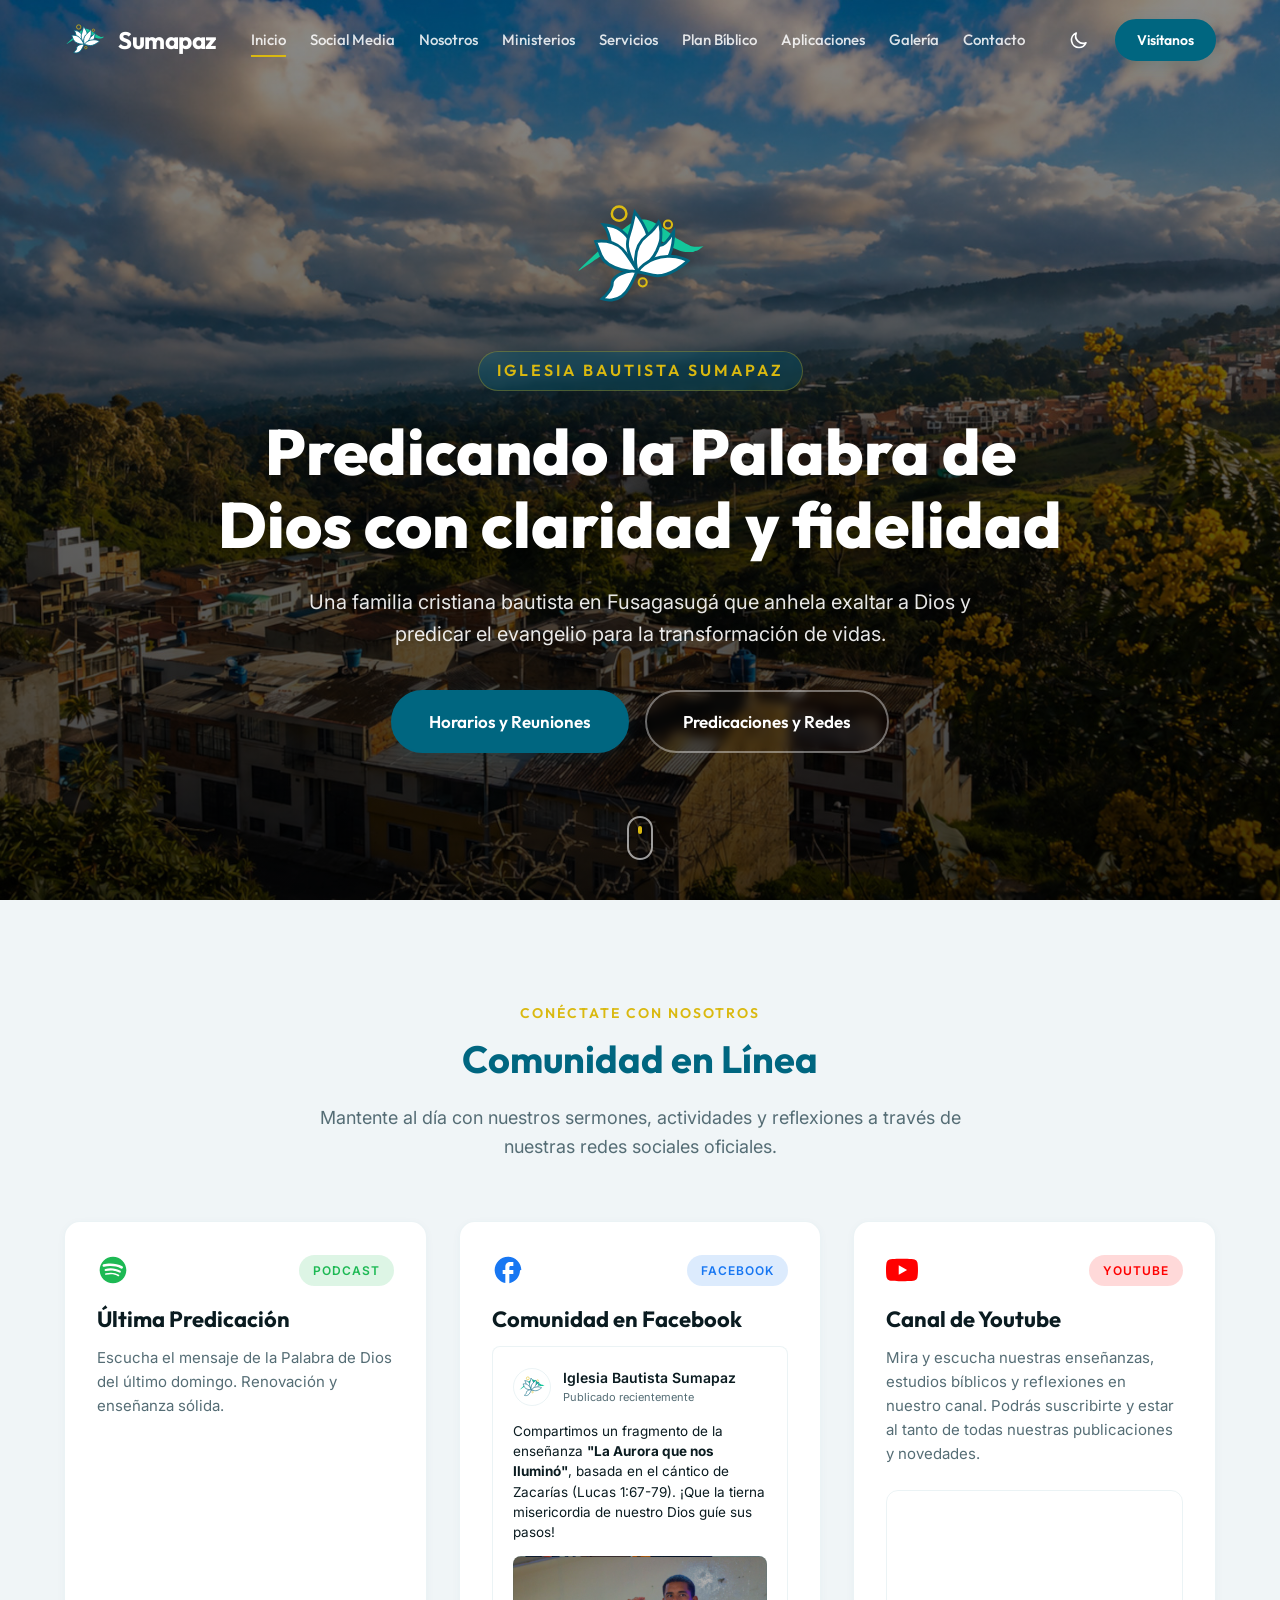
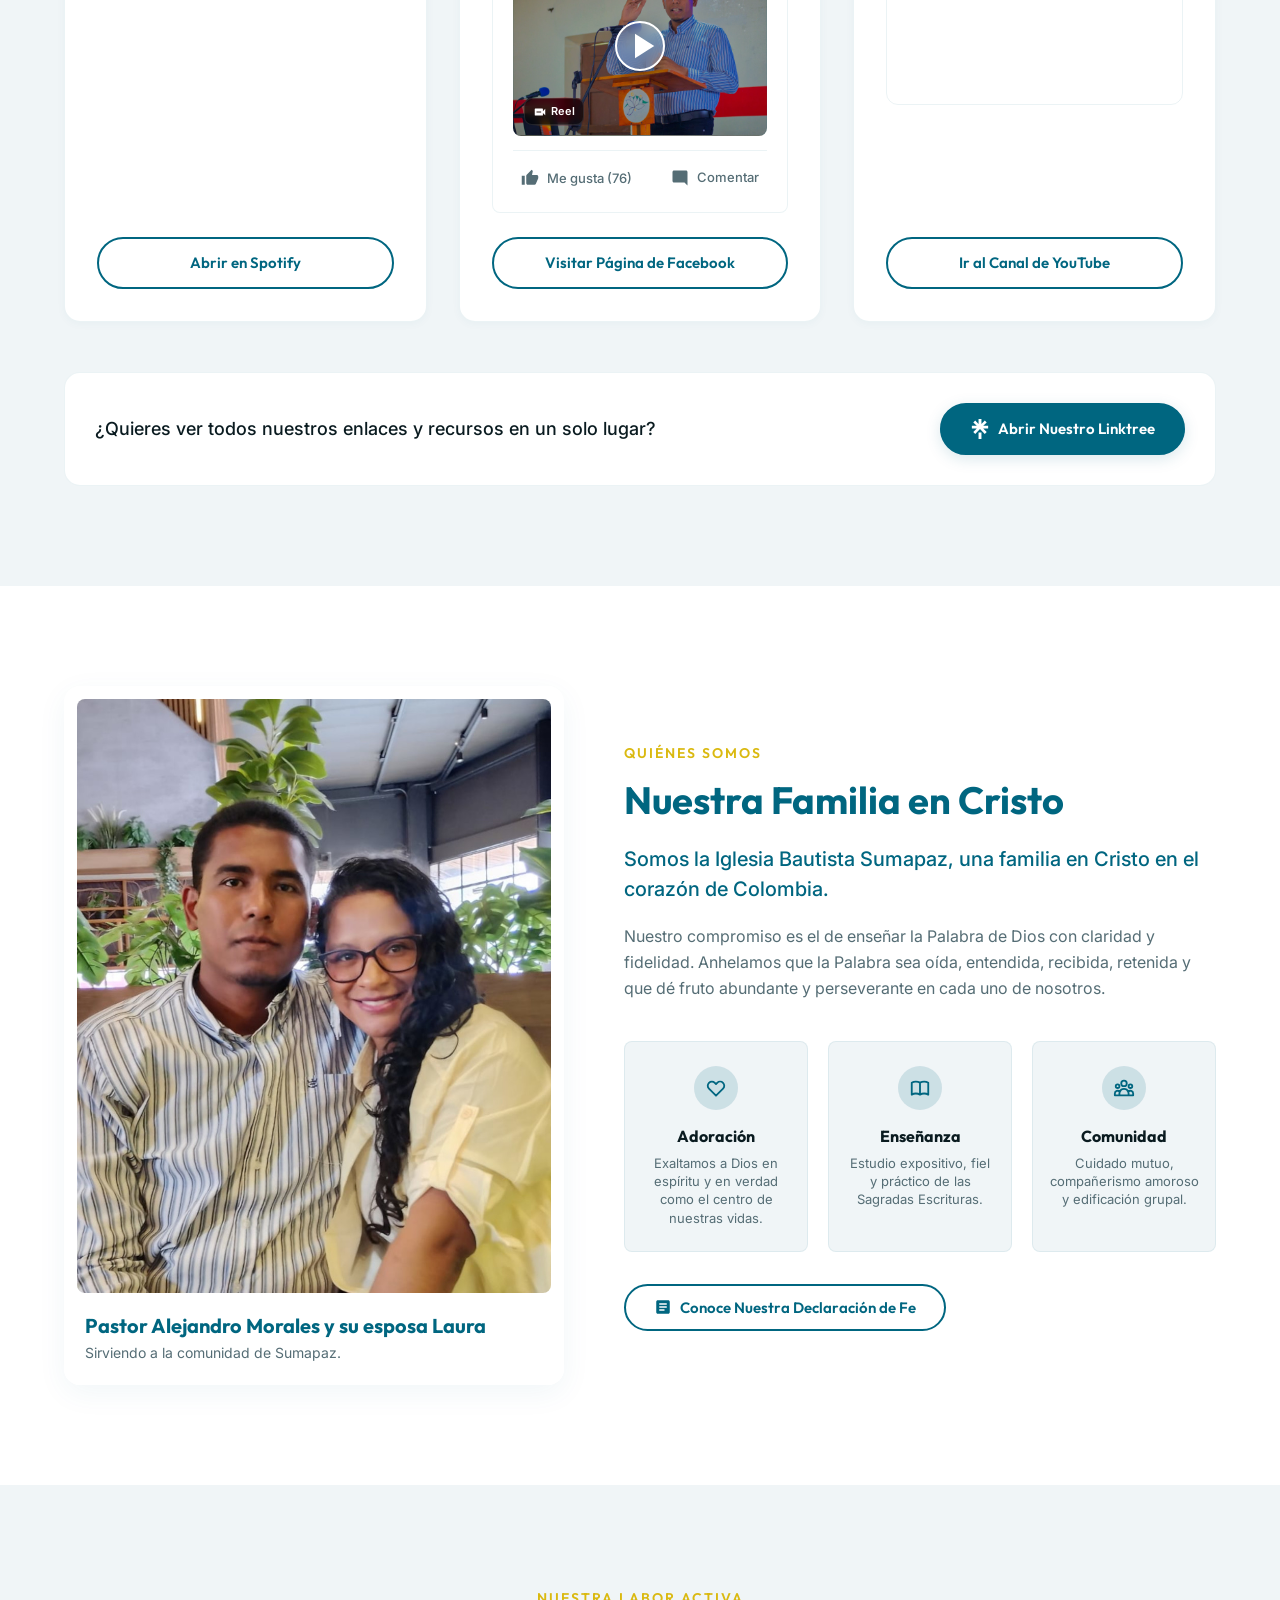
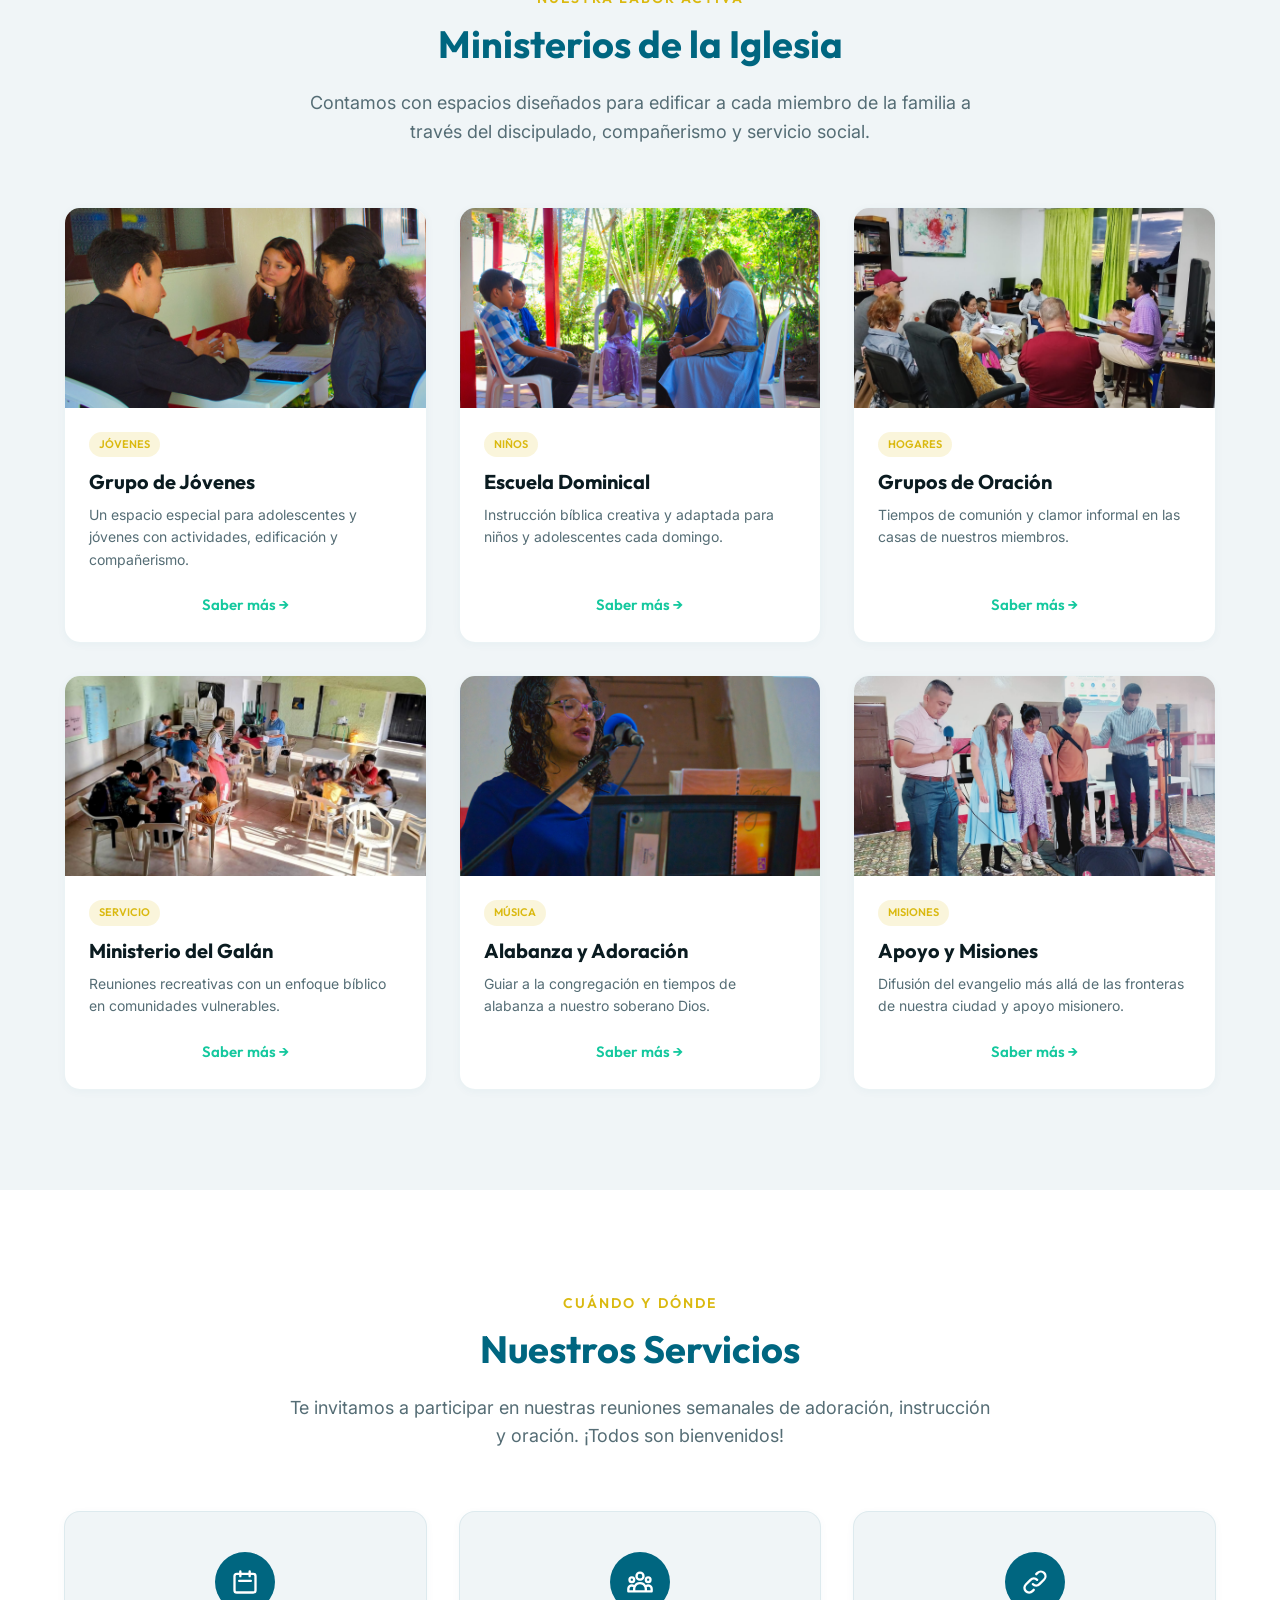
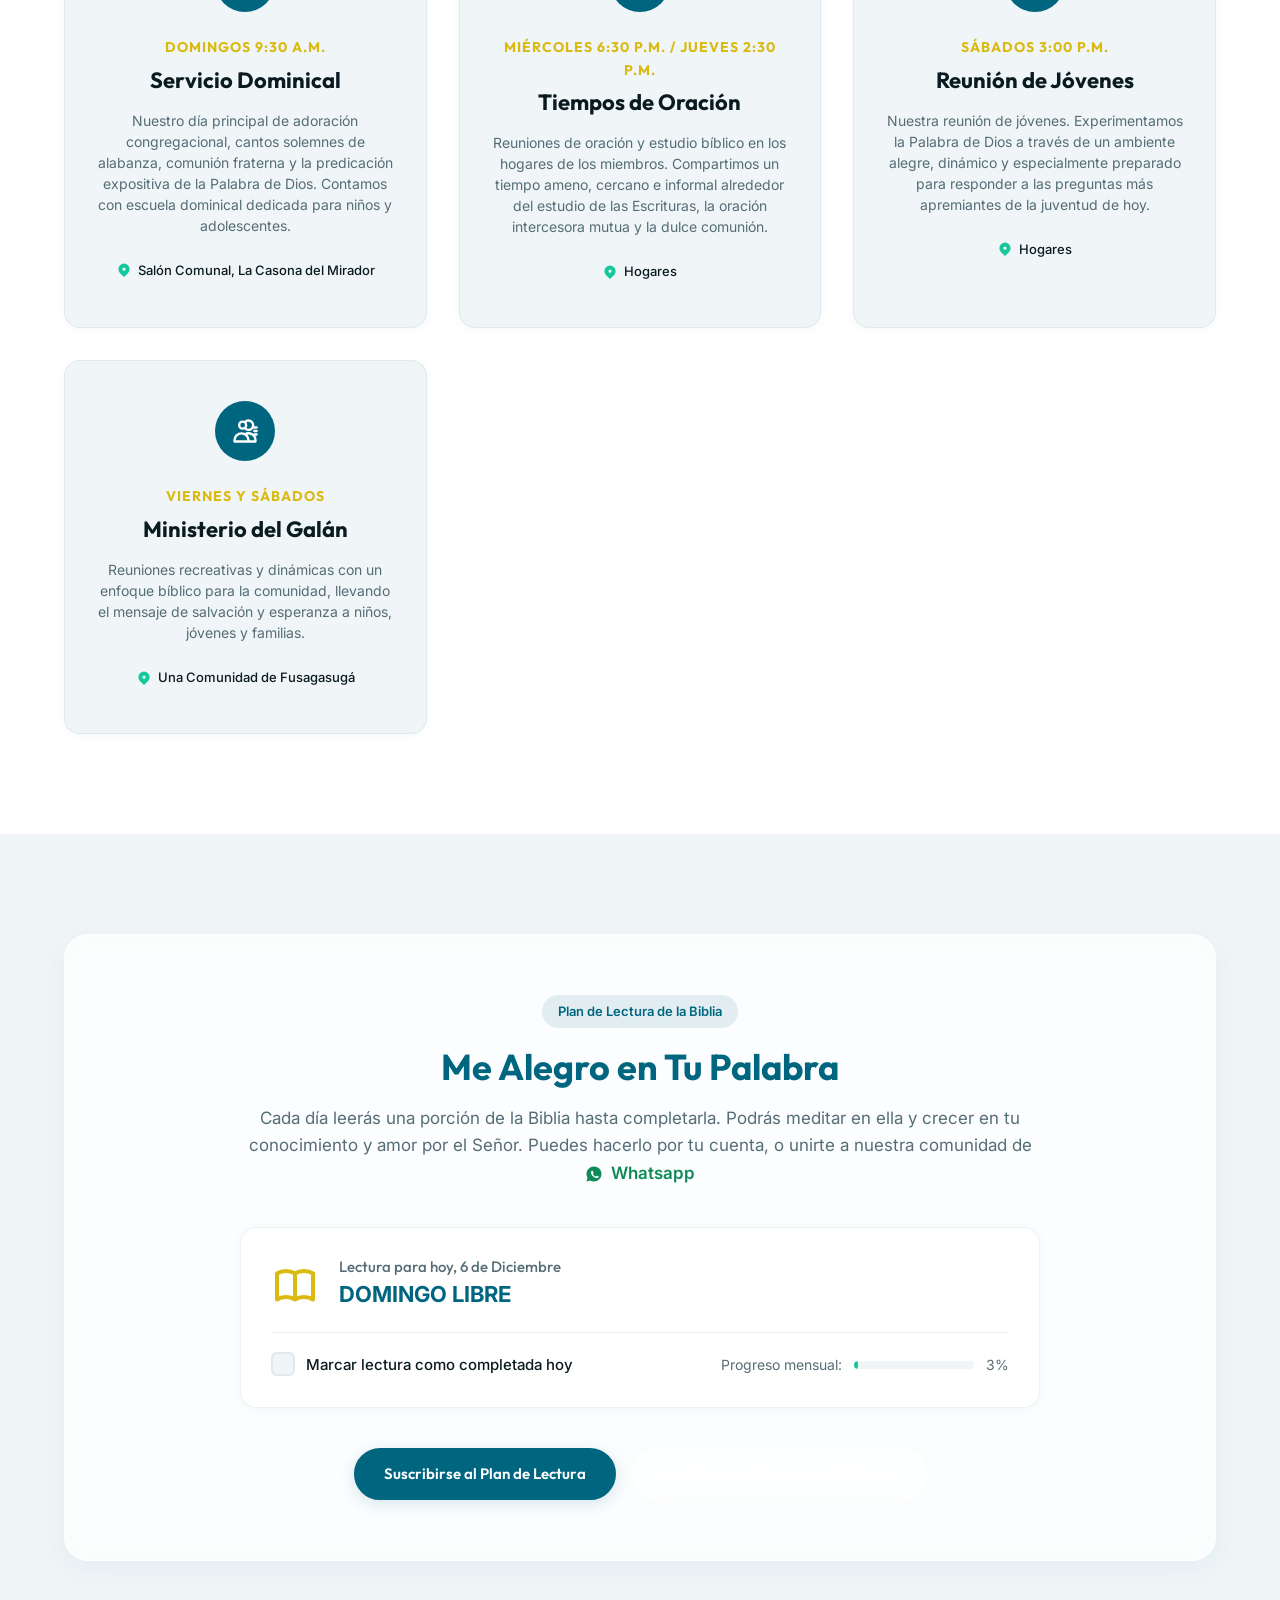
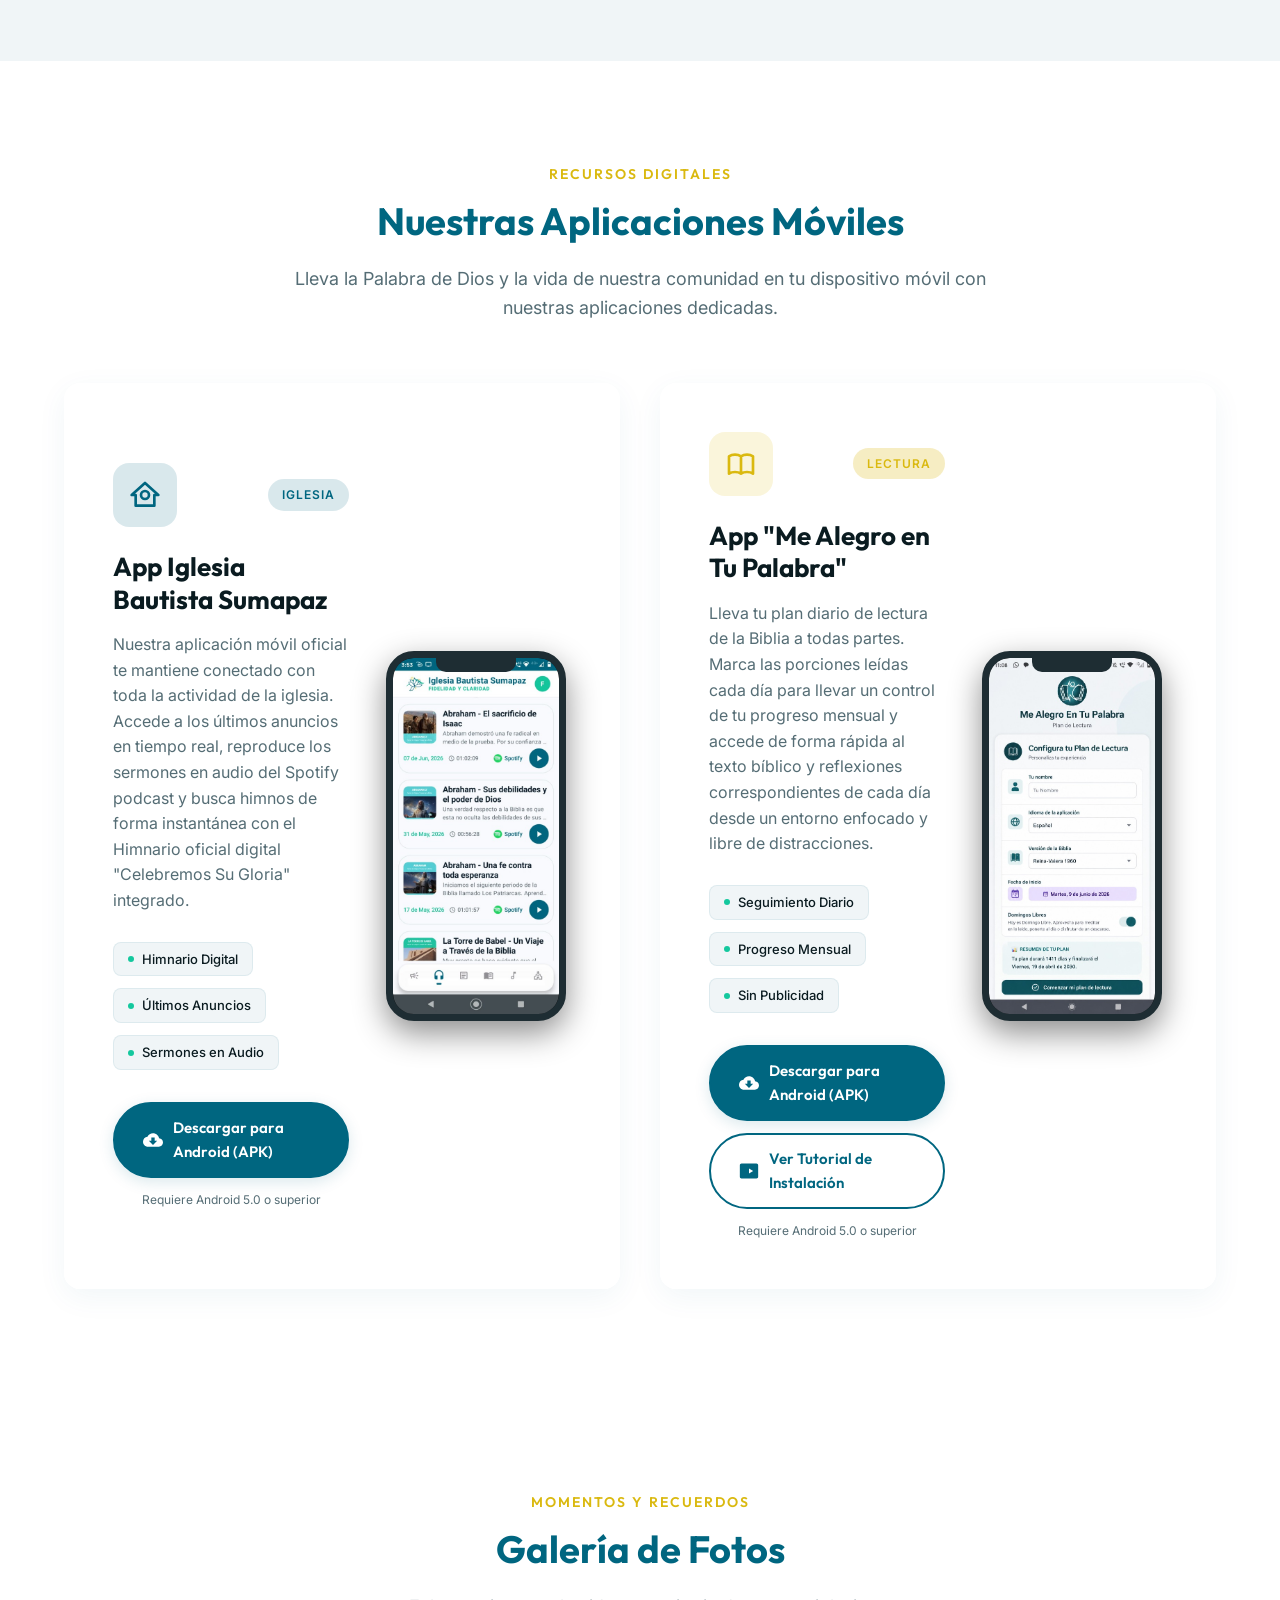
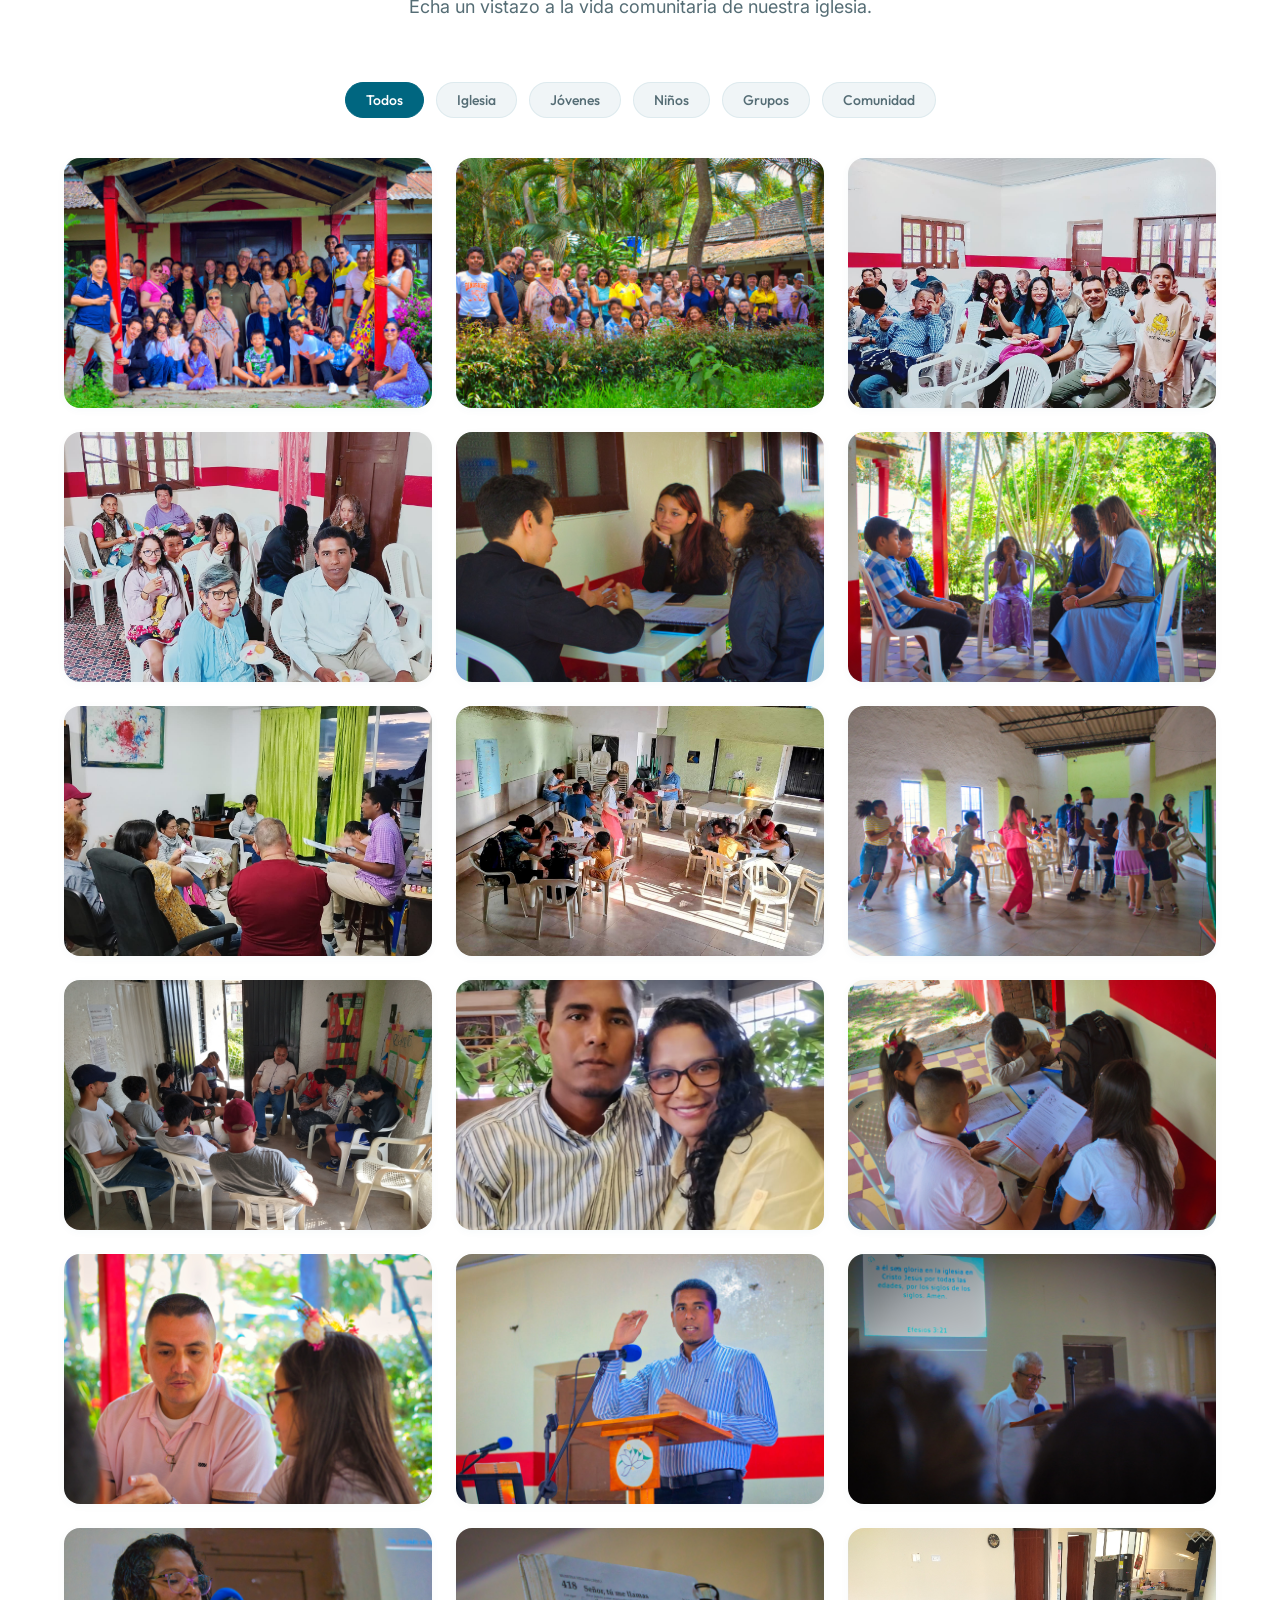
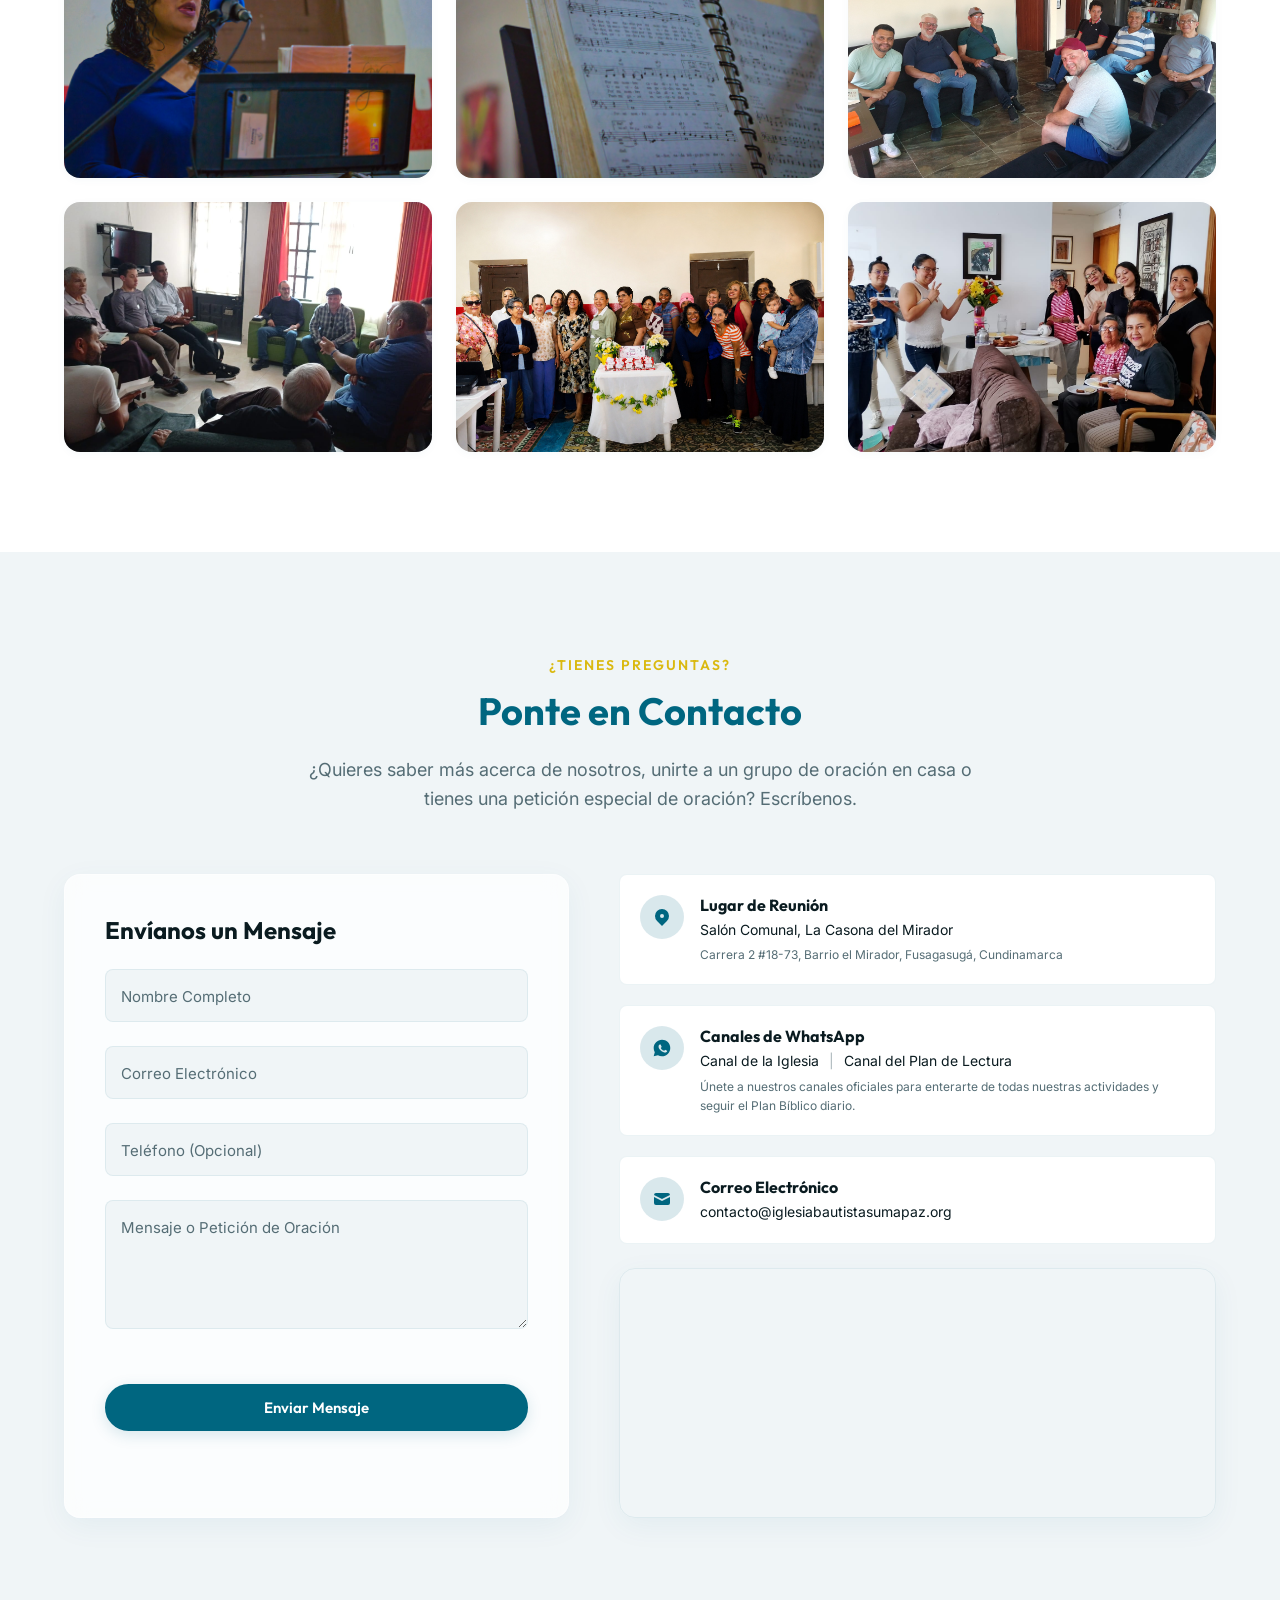
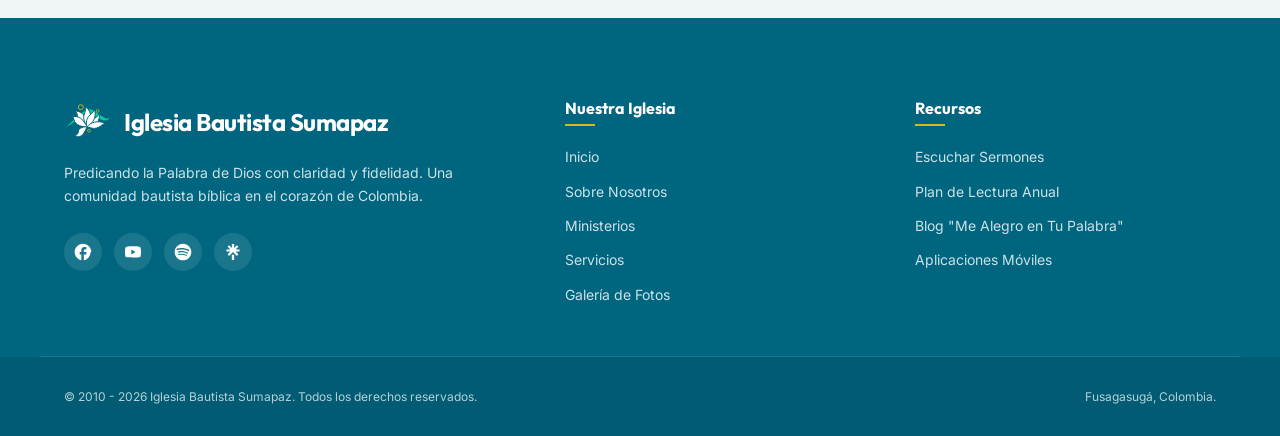
==== commit 8230e36b: "inclusión de enlaces de aplicación para instalar" ====
--- a/index.html
+++ b/index.html
@@ -123,6 +123,7 @@
                     <li><a href="#ministerios" class="nav-link">Ministerios</a></li>
                     <li><a href="#servicios" class="nav-link">Servicios</a></li>
                     <li><a href="#plan-biblico" class="nav-link">Plan Bíblico</a></li>
+                    <li><a href="#aplicaciones" class="nav-link">Aplicaciones</a></li>
                     <li><a href="#galeria" class="nav-link">Galería</a></li>
                     <li><a href="#contacto" class="nav-link">Contacto</a></li>
                 </ul>
@@ -658,6 +659,123 @@
                                 rel="noopener noreferrer" class="btn btn-secondary">
                                 Leer Blog Me Alegro en tu Palabra
                             </a>
+                        </div>
+                    </div>
+                </div>
+            </div>
+        </section>
+
+        <!-- Mobile Apps Section (Aplicaciones) -->
+        <section id="aplicaciones" class="apps-section">
+            <div class="container">
+                <div class="section-header">
+                    <span class="section-subtitle">Recursos Digitales</span>
+                    <h2 class="section-title">Nuestras Aplicaciones Móviles</h2>
+                    <p class="section-desc">Lleva la Palabra de Dios y la vida de nuestra comunidad en tu dispositivo
+                        móvil con nuestras aplicaciones dedicadas.</p>
+                </div>
+
+                <div class="apps-grid">
+                    <!-- Church App Card -->
+                    <div class="app-card card-glass shadow-premium">
+                        <div class="app-card-body">
+                            <div class="app-info-column">
+                                <div class="app-card-header">
+                                    <div class="app-icon-wrapper">
+                                        <svg xmlns="http://www.w3.org/2000/svg" fill="none" viewBox="0 0 24 24"
+                                            stroke="currentColor">
+                                            <path stroke-linecap="round" stroke-linejoin="round" stroke-width="2"
+                                                d="M12 3L2 12h3v8h14v-8h3L12 3zm0 6a3 3 0 110 6 3 3 0 010-6z" />
+                                        </svg>
+                                    </div>
+                                    <span class="badge badge-app">Iglesia</span>
+                                </div>
+                                <h3>App Iglesia Bautista Sumapaz</h3>
+                                <p class="app-description">Nuestra aplicación móvil oficial te mantiene conectado con
+                                    toda la actividad de la iglesia. Accede a los últimos anuncios en tiempo real,
+                                    reproduce los sermones en audio del Spotify podcast y busca himnos de forma
+                                    instantánea con el Himnario oficial digital "Celebremos Su Gloria" integrado.</p>
+
+                                <div class="app-features">
+                                    <span class="feature-tag"><span class="feature-dot"></span> Himnario Digital</span>
+                                    <span class="feature-tag"><span class="feature-dot"></span> Últimos Anuncios</span>
+                                    <span class="feature-tag"><span class="feature-dot"></span> Sermones en Audio</span>
+                                </div>
+
+                                <div class="app-download-actions">
+                                    <a href="assets/apks/app-ibsumapaz-release.apk" class="btn btn-primary btn-download"
+                                        download>
+                                        <svg class="btn-icon" viewBox="0 0 24 24" width="20" height="20"
+                                            fill="currentColor">
+                                            <path
+                                                d="M19.35 10.04C18.67 6.59 15.64 4 12 4 9.11 4 6.6 5.64 5.35 8.04 2.34 8.36 0 10.91 0 14c0 3.31 2.69 6 6 6h13c2.76 0 5-2.24 5-5 0-2.64-2.05-4.78-4.65-4.96zM17 13l-5 5-5-5h3V9h4v4h3z" />
+                                        </svg>
+                                        Descargar para Android (APK)
+                                    </a>
+                                    <span class="app-compatibility">Requiere Android 5.0 o superior</span>
+                                </div>
+                            </div>
+                            <div class="app-screenshot-column">
+                                <div class="phone-mockup">
+                                    <div class="phone-screen"
+                                        style="background-image: url('assets/app_screenshot_iglesia.jpg');"></div>
+                                </div>
+                            </div>
+                        </div>
+                    </div>
+
+                    <!-- Reading Plan App Card -->
+                    <div class="app-card card-glass shadow-premium">
+                        <div class="app-card-body">
+                            <div class="app-info-column">
+                                <div class="app-card-header">
+                                    <div class="app-icon-wrapper reading-plan-icon">
+                                        <svg xmlns="http://www.w3.org/2000/svg" fill="none" viewBox="0 0 24 24"
+                                            stroke="currentColor">
+                                            <path stroke-linecap="round" stroke-linejoin="round" stroke-width="2"
+                                                d="M12 6.253v13m0-13C10.832 5.477 9.246 5 7.5 5S4.168 5.477 3 6.253v13C4.168 18.477 5.754 18 7.5 18s3.332.477 4.5 1.253m0-13C13.168 5.477 14.754 5 16.5 5c1.747 0 3.332.477 4.5 1.253v13C19.832 18.477 18.247 18 16.5 18c-1.746 0-3.332.477-4.5 1.253" />
+                                        </svg>
+                                    </div>
+                                    <span class="badge badge-app-plan">Lectura</span>
+                                </div>
+                                <h3>App "Me Alegro en Tu Palabra"</h3>
+                                <p class="app-description">Lleva tu plan diario de lectura de la Biblia a todas partes.
+                                    Marca las porciones leídas cada día para llevar un control de tu progreso mensual y
+                                    accede de forma rápida al texto bíblico y reflexiones correspondientes de cada día
+                                    desde un entorno enfocado y libre de distracciones.</p>
+
+                                <div class="app-features">
+                                    <span class="feature-tag"><span class="feature-dot"></span> Seguimiento
+                                        Diario</span>
+                                    <span class="feature-tag"><span class="feature-dot"></span> Progreso Mensual</span>
+                                    <span class="feature-tag"><span class="feature-dot"></span> Sin Publicidad</span>
+                                </div>
+
+                                <div class="app-download-actions">
+                                    <a href="assets/apks/plan-lectura-release.apk" class="btn btn-primary btn-download"
+                                        download>
+                                        <svg class="btn-icon" viewBox="0 0 24 24" width="20" height="20"
+                                            fill="currentColor">
+                                            <path
+                                                d="M19.35 10.04C18.67 6.59 15.64 4 12 4 9.11 4 6.6 5.64 5.35 8.04 2.34 8.36 0 10.91 0 14c0 3.31 2.69 6 6 6h13c2.76 0 5-2.24 5-5 0-2.64-2.05-4.78-4.65-4.96zM17 13l-5 5-5-5h3V9h4v4h3z" />
+                                        </svg>
+                                        Descargar para Android (APK)
+                                    </a>
+                                    <a href="https://youtube.com/shorts/JXOZL3YsGV0?si=9oM7huWuBEZTTfnN" target="_blank" rel="noopener noreferrer" class="btn btn-outline btn-download btn-tutorial">
+                                        <svg class="btn-icon" viewBox="0 0 24 24" width="20" height="20" fill="currentColor">
+                                            <path d="M21 3H3c-1.11 0-2 .89-2 2v14c0 1.1.89 2 2 2h18c1.1 0 2-.9 2-2V5c0-1.11-.9-2-2-2zm-9 12V9l5 3-5 3z"/>
+                                        </svg>
+                                        Ver Tutorial de Instalación
+                                    </a>
+                                    <span class="app-compatibility">Requiere Android 5.0 o superior</span>
+                                </div>
+                            </div>
+                            <div class="app-screenshot-column">
+                                <div class="phone-mockup">
+                                    <div class="phone-screen"
+                                        style="background-image: url('assets/app_screenshot_plan.jpg');"></div>
+                                </div>
+                            </div>
                         </div>
                     </div>
                 </div>
@@ -1110,6 +1228,7 @@
                             rel="noopener noreferrer">Plan de Lectura Anual</a></li>
                     <li><a href="https://mealegroentupalabra.wordpress.com/" target="_blank"
                             rel="noopener noreferrer">Blog "Me Alegro en Tu Palabra"</a></li>
+                    <li><a href="#aplicaciones">Aplicaciones Móviles</a></li>
                 </ul>
             </div>
         </div>
--- a/css/styles.css
+++ b/css/styles.css
@@ -2289,14 +2289,250 @@
 }
 
 /* ----------------------------------------------------
+   17.5. MOBILE APPS SECTION
+   ---------------------------------------------------- */
+.apps-section {
+    background-color: var(--surface);
+}
+
+.apps-grid {
+    display: grid;
+    grid-template-columns: repeat(2, 1fr);
+    gap: 40px;
+}
+
+.app-card {
+    padding: 48px;
+    display: flex;
+    flex-direction: column;
+    height: 100%;
+}
+
+.app-card-body {
+    display: flex;
+    gap: 32px;
+    align-items: center;
+    height: 100%;
+    width: 100%;
+}
+
+.app-info-column {
+    flex: 1;
+    display: flex;
+    flex-direction: column;
+}
+
+.app-screenshot-column {
+    flex-shrink: 0;
+    width: 190px;
+    display: flex;
+    justify-content: center;
+    align-items: center;
+}
+
+/* Phone Mockup Styling */
+.phone-mockup {
+    width: 180px;
+    height: 370px;
+    border-radius: 28px;
+    border: 7px solid #1e2d33; /* Dark slate phone border */
+    background-color: #000000;
+    box-shadow: 0 12px 32px rgba(0, 0, 0, 0.45), inset 0 2px 8px rgba(255, 255, 255, 0.1);
+    position: relative;
+    overflow: hidden;
+    transition: transform var(--transition-slow);
+}
+
+.app-card:hover .phone-mockup {
+    transform: translateY(-8px) rotate(-1.5deg);
+}
+
+/* Notch/speaker area */
+.phone-mockup::before {
+    content: '';
+    position: absolute;
+    top: 0;
+    left: 50%;
+    transform: translateX(-50%);
+    width: 80px;
+    height: 14px;
+    background-color: #1e2d33;
+    border-bottom-left-radius: 10px;
+    border-bottom-right-radius: 10px;
+    z-index: 10;
+}
+
+.phone-screen {
+    width: 100%;
+    height: 100%;
+    background-size: cover;
+    background-position: top center;
+    background-repeat: no-repeat;
+    border-radius: 20px;
+}
+
+.app-card-header {
+    display: flex;
+    justify-content: space-between;
+    align-items: center;
+    margin-bottom: 24px;
+}
+
+.app-icon-wrapper {
+    width: 64px;
+    height: 64px;
+    border-radius: var(--radius-md);
+    background-color: var(--primary-glow);
+    color: var(--primary);
+    display: flex;
+    align-items: center;
+    justify-content: center;
+    transition: transform var(--transition-normal), background-color var(--transition-normal), color var(--transition-normal);
+}
+
+.app-card:hover .app-icon-wrapper {
+    transform: scale(1.1) rotate(5deg);
+    background-color: var(--primary);
+    color: #ffffff;
+}
+
+.app-icon-wrapper.reading-plan-icon {
+    background-color: hsla(50, 86%, 46%, 0.15);
+    color: var(--gold);
+}
+
+.app-card:hover .app-icon-wrapper.reading-plan-icon {
+    background-color: var(--gold);
+    color: #121815;
+}
+
+.app-icon-wrapper svg {
+    width: 32px;
+    height: 32px;
+}
+
+.badge-app {
+    background-color: var(--primary-glow);
+    color: var(--primary);
+}
+
+[data-theme="dark"] .badge-app {
+    background-color: rgba(255, 255, 255, 0.05);
+    color: var(--text-muted);
+}
+
+.badge-app-plan {
+    background-color: var(--gold-glow);
+    color: var(--gold);
+}
+
+.app-card h3 {
+    font-size: 26px;
+    margin-bottom: 16px;
+    color: var(--text-color);
+}
+
+.app-description {
+    color: var(--text-muted);
+    font-size: 16px;
+    line-height: 1.6;
+    margin-bottom: 28px;
+    flex-grow: 1;
+}
+
+.app-features {
+    display: flex;
+    flex-wrap: wrap;
+    gap: 12px;
+    margin-bottom: 32px;
+}
+
+.feature-tag {
+    display: inline-flex;
+    align-items: center;
+    gap: 8px;
+    font-size: 13px;
+    font-weight: 500;
+    color: var(--text-color);
+    background-color: var(--bg-color);
+    padding: 6px 14px;
+    border-radius: var(--radius-sm);
+    border: 1px solid var(--border-color);
+    transition: background-color var(--transition-fast), border-color var(--transition-fast);
+}
+
+.app-card:hover .feature-tag {
+    background-color: var(--surface-card);
+    border-color: rgba(0, 102, 128, 0.15);
+}
+
+[data-theme="dark"] .app-card:hover .feature-tag {
+    border-color: rgba(255, 255, 255, 0.12);
+}
+
+.feature-dot {
+    width: 6px;
+    height: 6px;
+    border-radius: var(--radius-round);
+    background-color: var(--accent);
+}
+
+.app-download-actions {
+    display: flex;
+    flex-direction: column;
+    gap: 12px;
+}
+
+.btn-download {
+    gap: 10px;
+    width: 100%;
+}
+
+.btn-icon {
+    flex-shrink: 0;
+}
+
+.app-compatibility {
+    font-size: 12px;
+    color: var(--text-muted);
+    text-align: center;
+}
+
+/* ----------------------------------------------------
    18. RESPONSIVE MEDIA QUERIES
    ---------------------------------------------------- */
+@media (max-width: 1200px) {
+    .app-card {
+        padding: 36px;
+    }
+    .app-card-body {
+        gap: 20px;
+    }
+    .app-screenshot-column {
+        width: 160px;
+    }
+    .phone-mockup {
+        width: 150px;
+        height: 310px;
+        border-width: 6px;
+        border-radius: 22px;
+    }
+    .phone-screen {
+        border-radius: 16px;
+    }
+}
+
 @media (max-width: 1024px) {
     .social-grid,
     .ministries-grid,
     .services-grid {
         grid-template-columns: repeat(2, 1fr);
         gap: 24px;
+    }
+    
+    .apps-grid {
+        grid-template-columns: 1fr;
+        gap: 32px;
     }
     
     .about-grid {
@@ -2473,6 +2709,45 @@
     
     .prev-btn { left: 10px; }
     .next-btn { right: 10px; }
+    
+    .app-card {
+        padding: 32px;
+    }
+    
+    .app-card h3 {
+        font-size: 22px;
+    }
+
+    .app-card-body {
+        flex-direction: column;
+        gap: 32px;
+        text-align: center;
+    }
+    
+    .app-card-header {
+        justify-content: center;
+        gap: 16px;
+    }
+    
+    .app-features {
+        justify-content: center;
+    }
+    
+    .app-screenshot-column {
+        width: 100%;
+    }
+    
+    .phone-mockup {
+        width: 180px;
+        height: 370px;
+        margin: 0 auto;
+        border-width: 7px;
+        border-radius: 28px;
+    }
+
+    .phone-screen {
+        border-radius: 20px;
+    }
 }
 
 @media (max-width: 480px) {
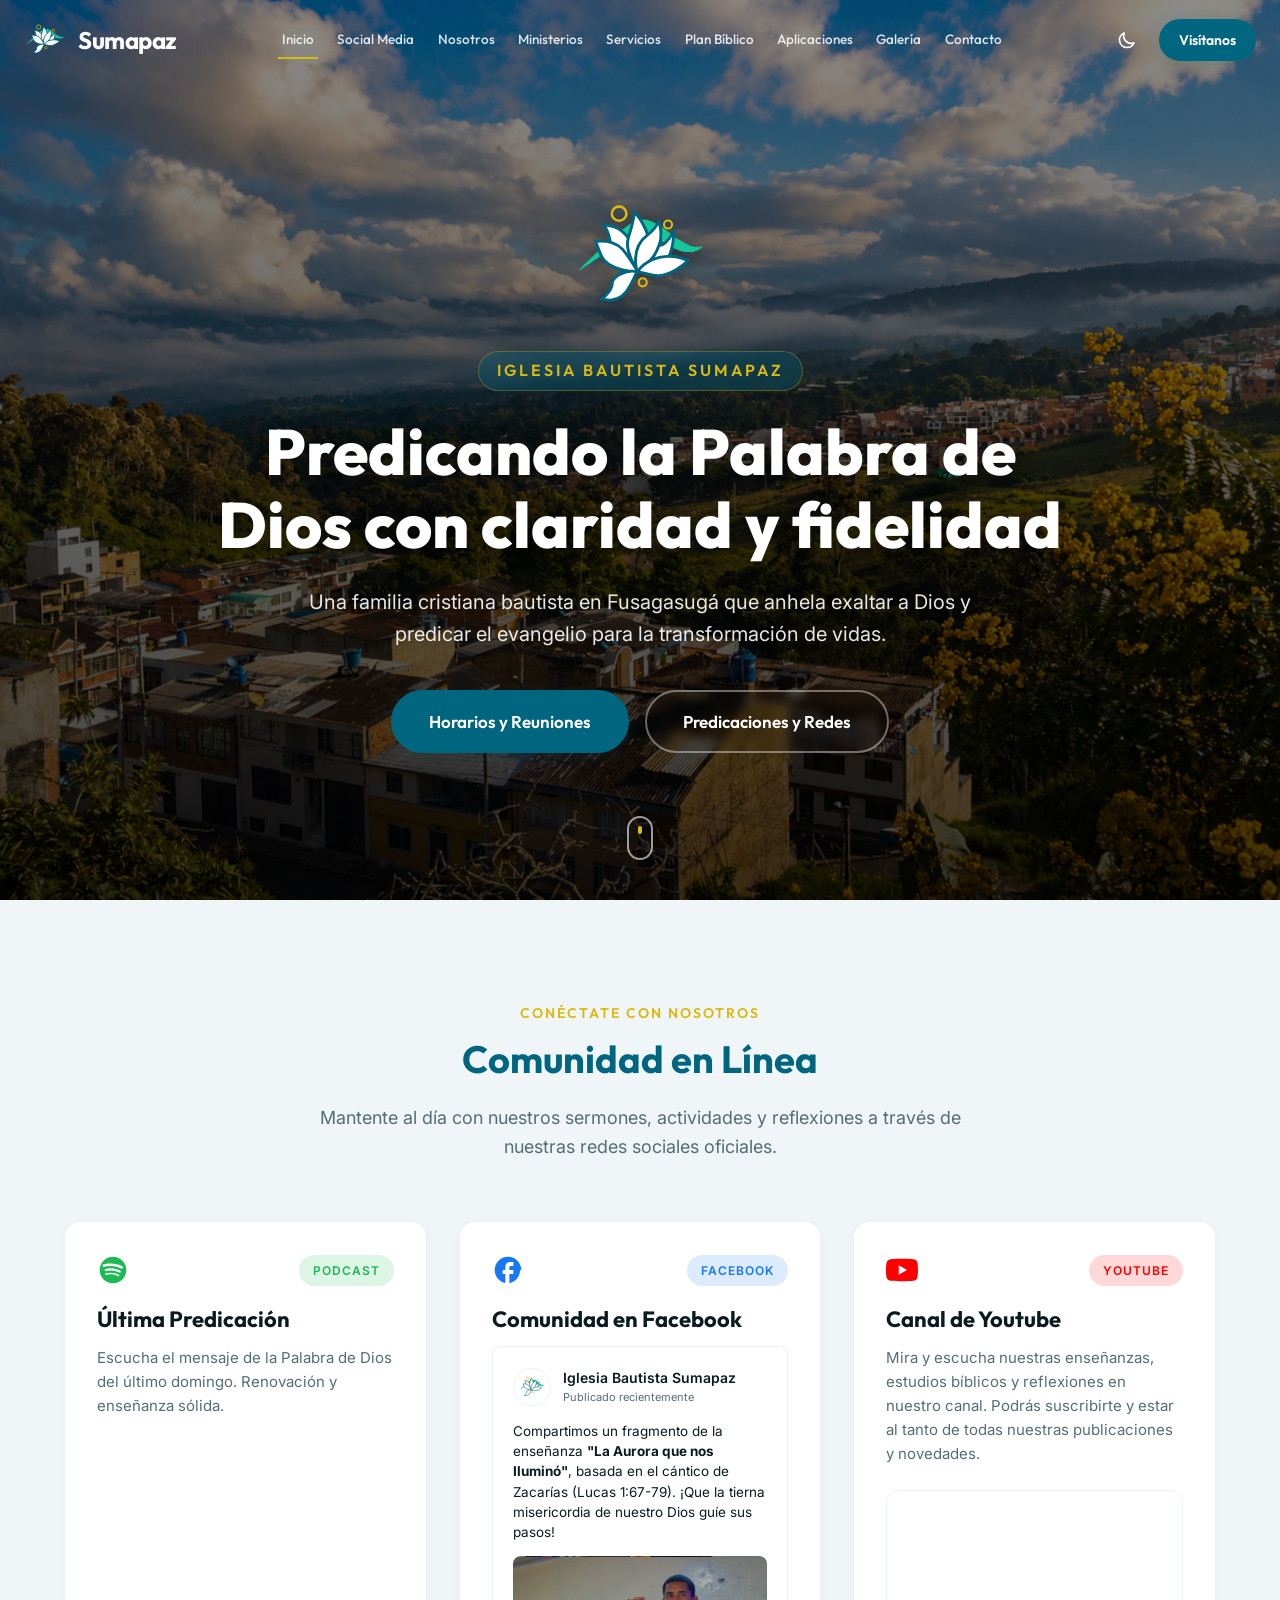
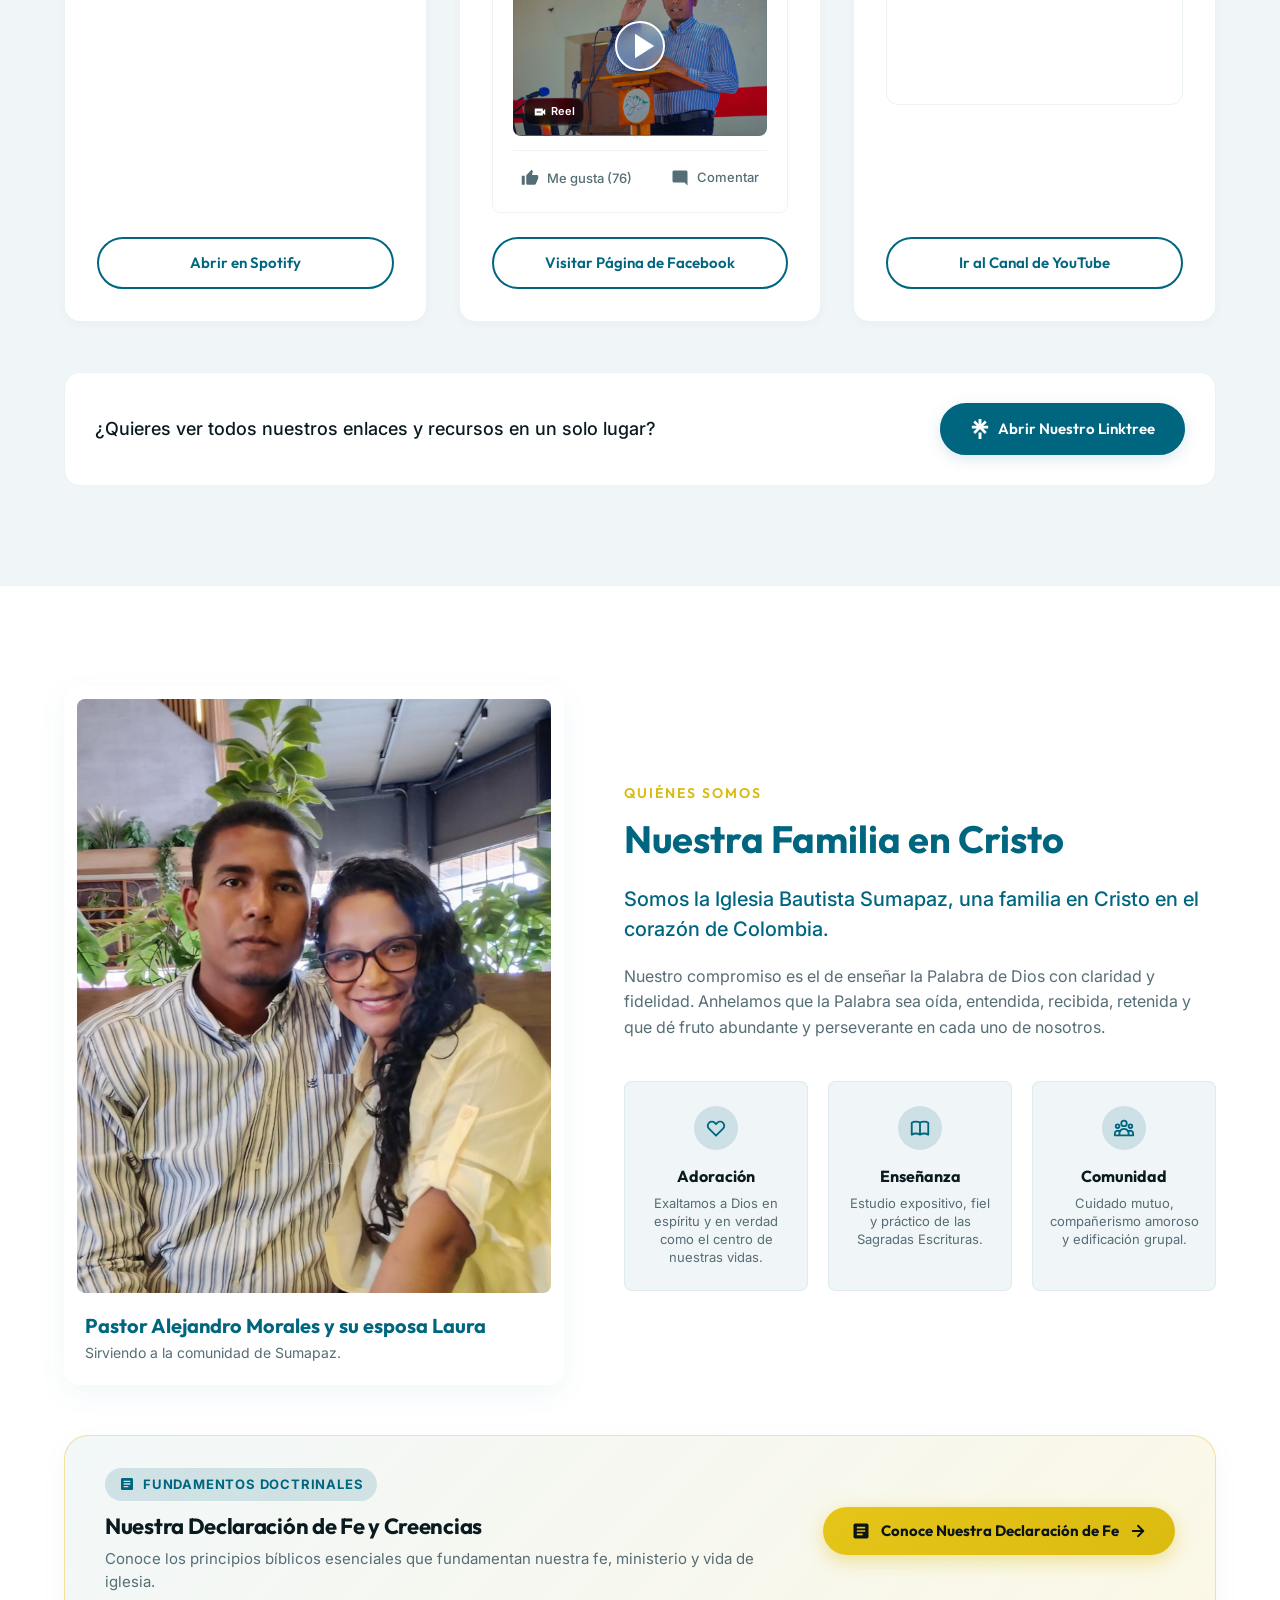
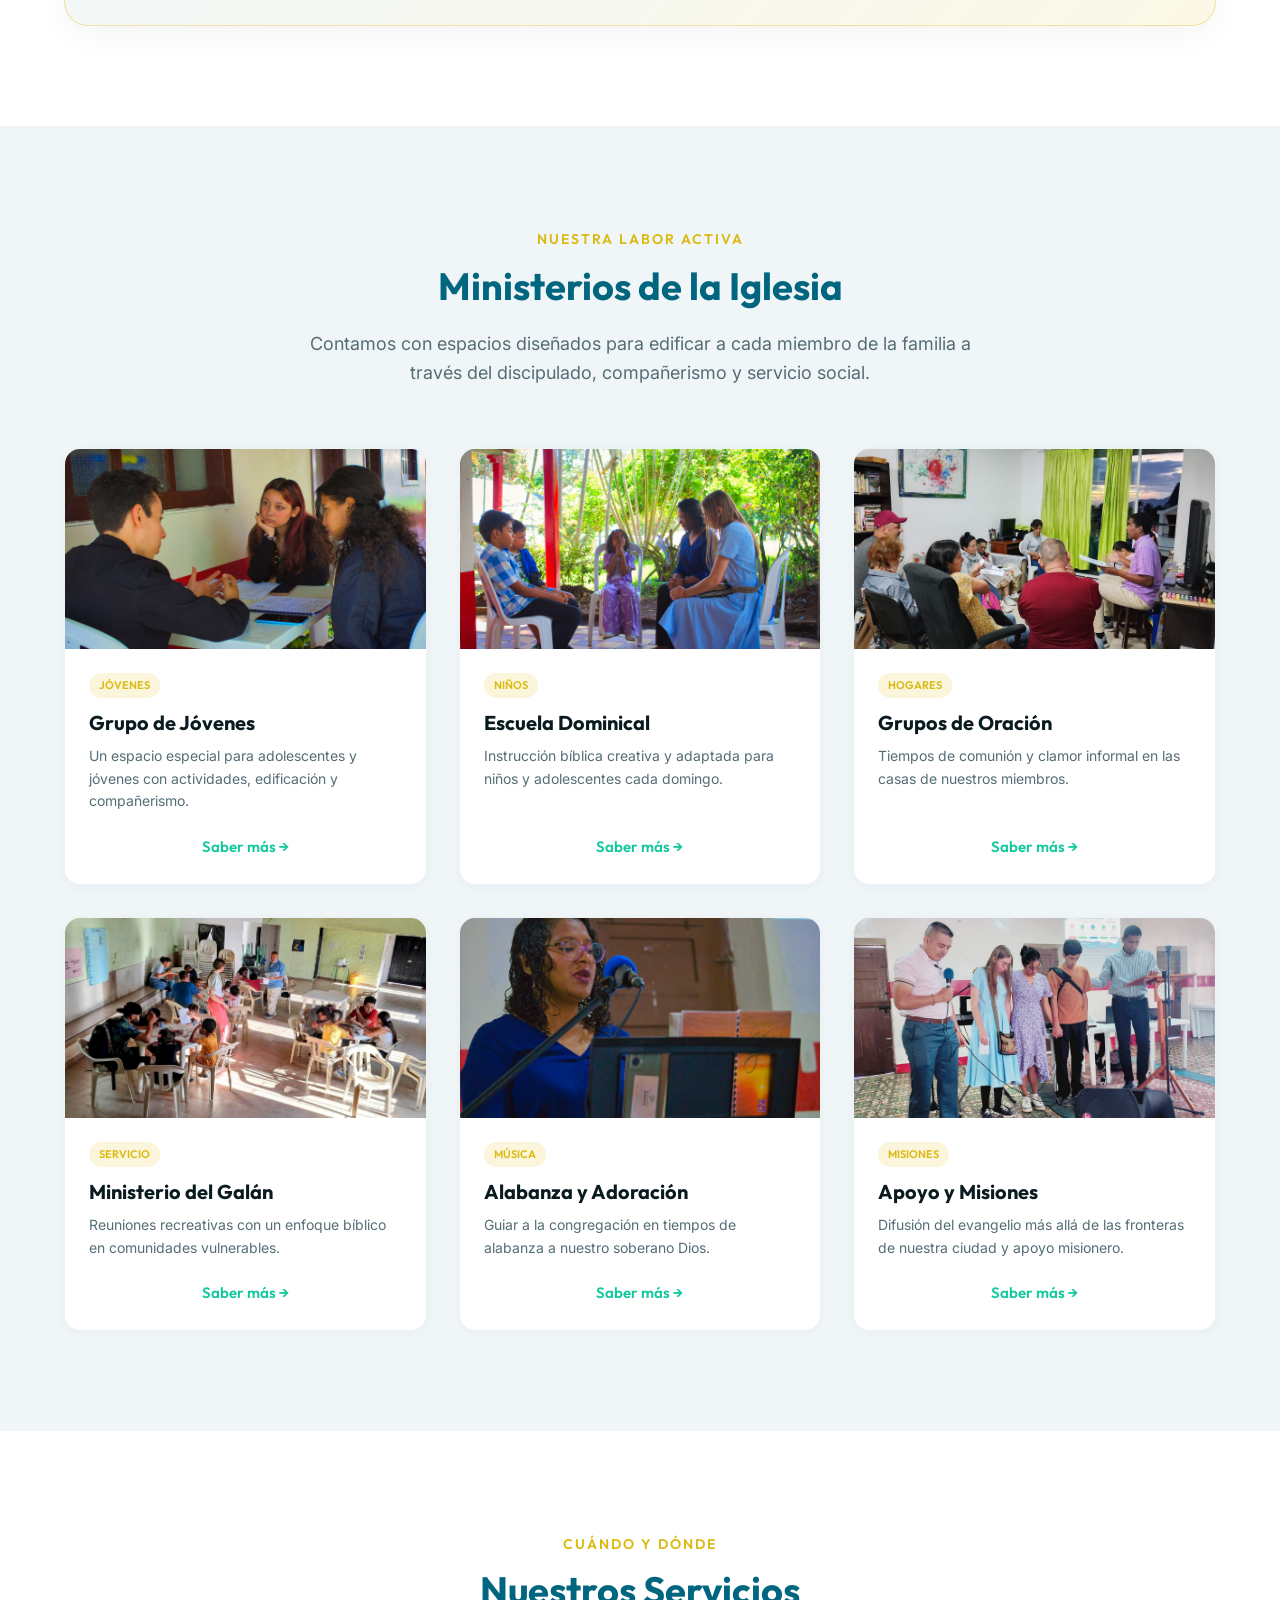
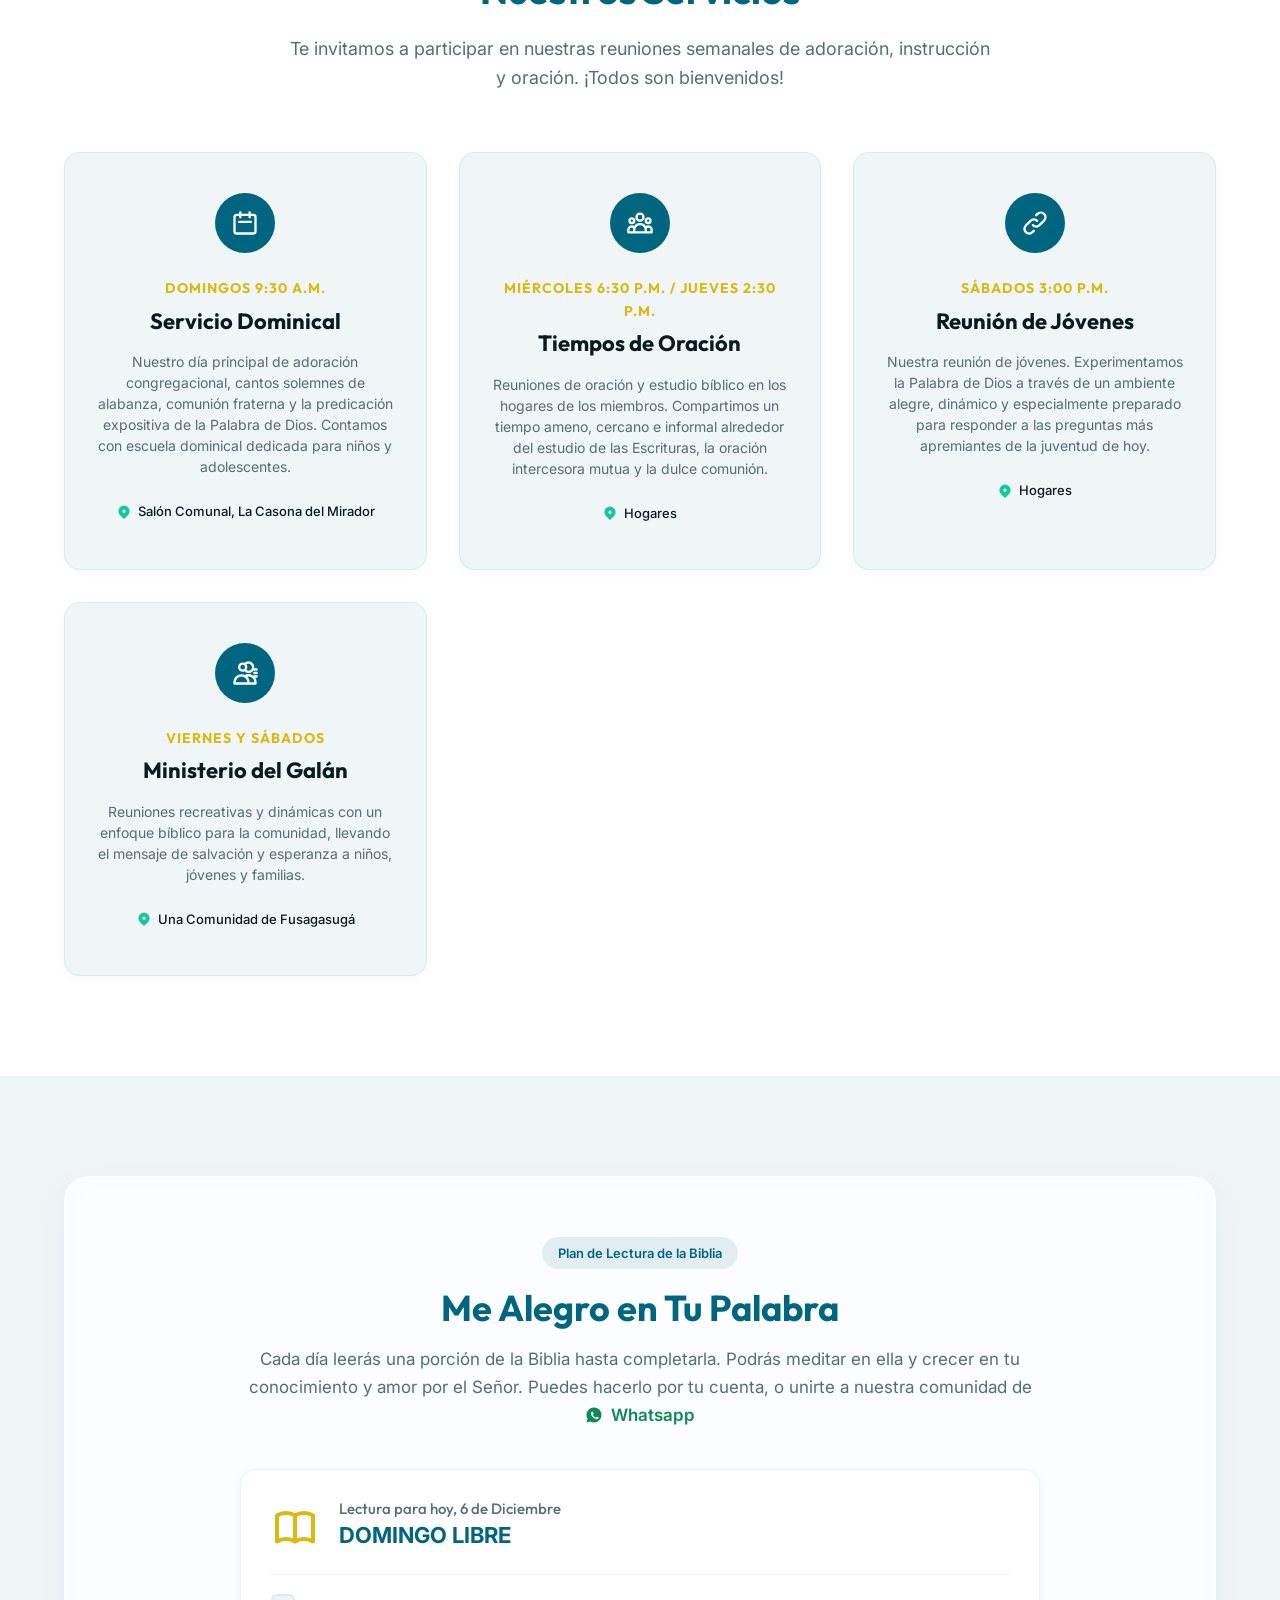
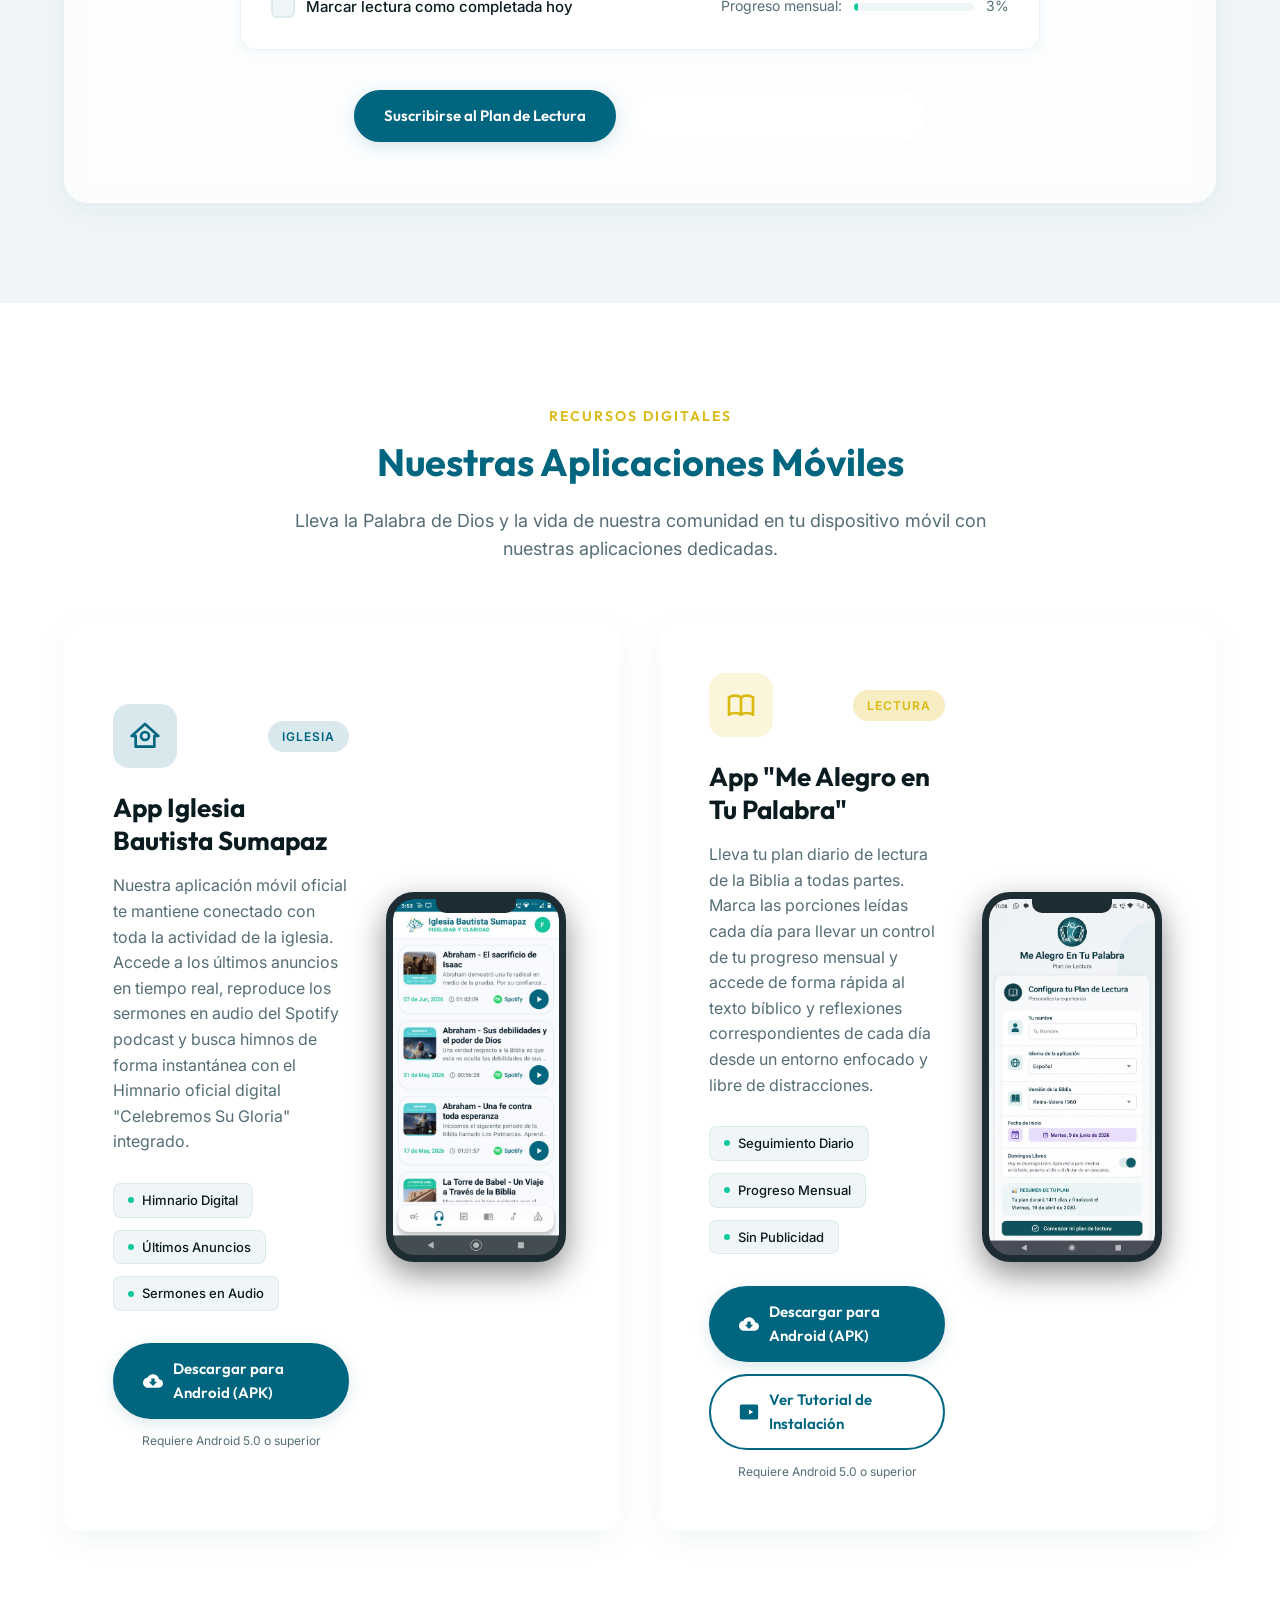
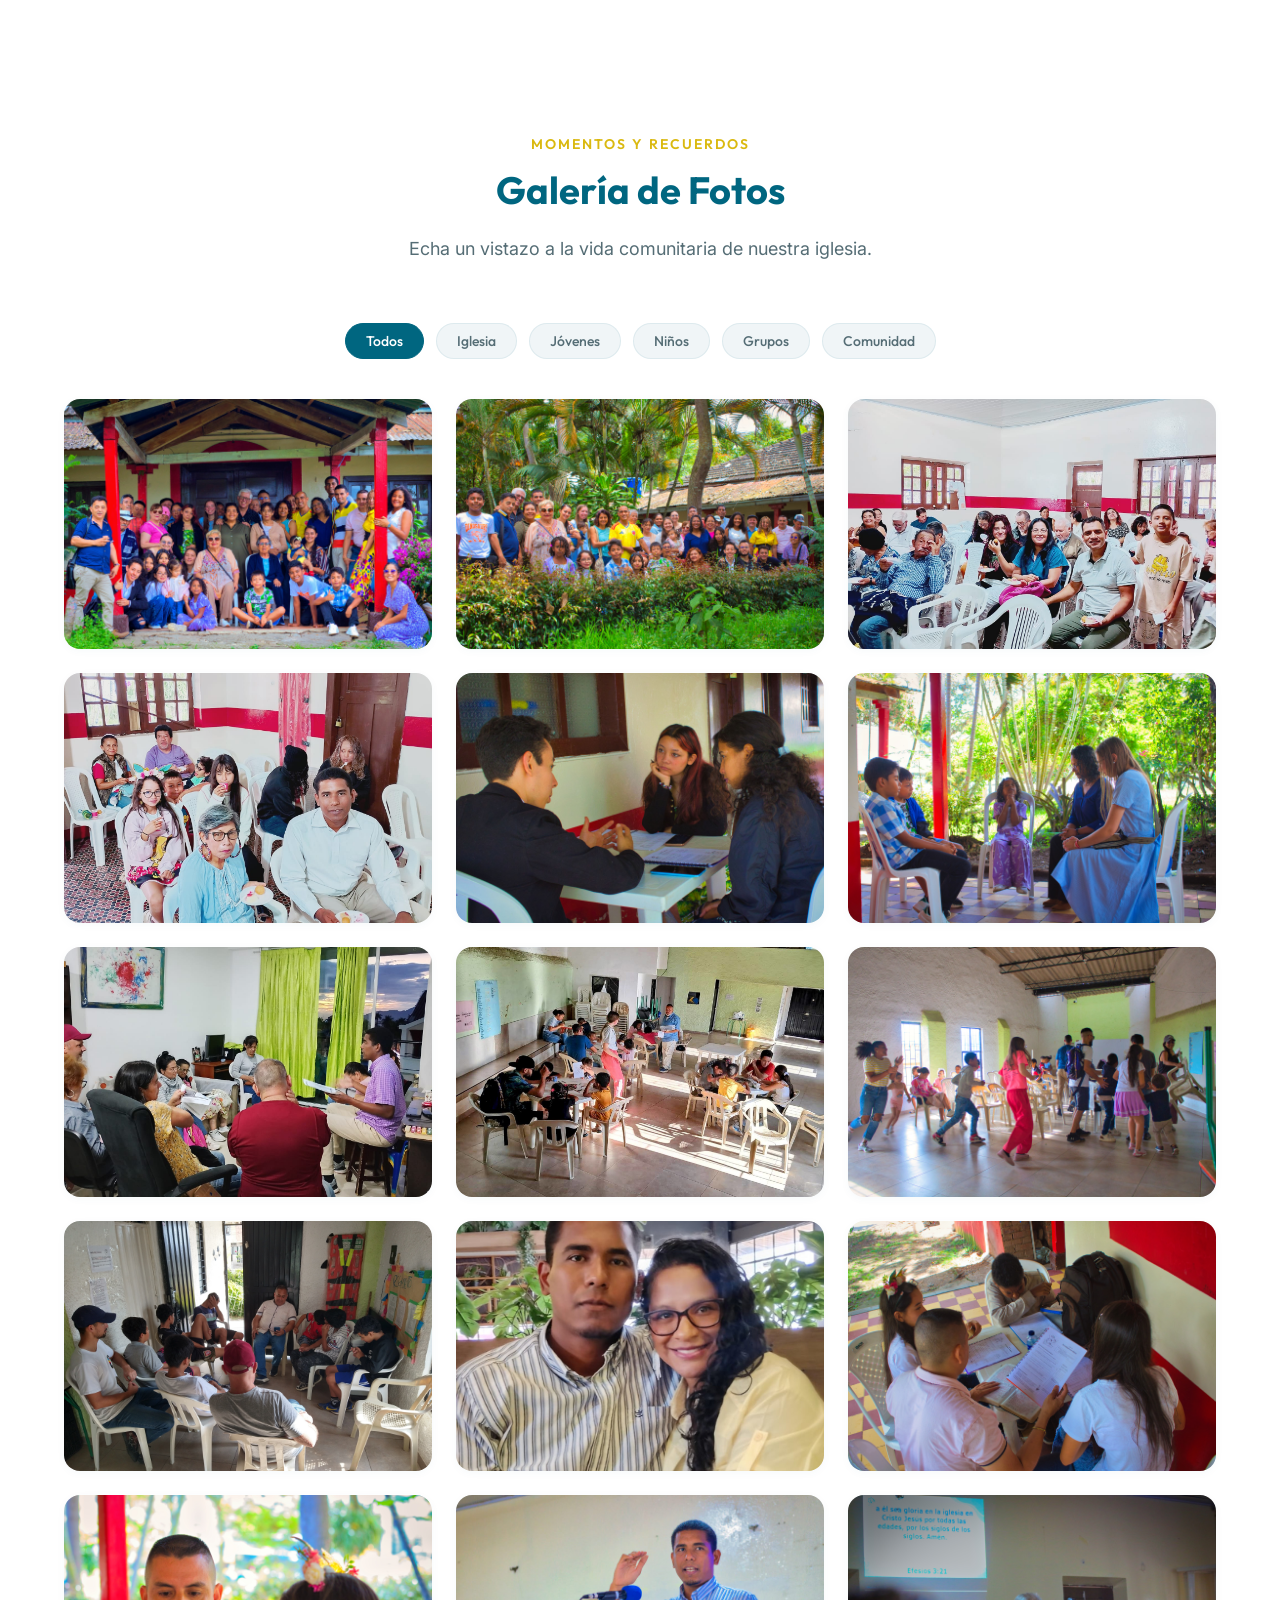
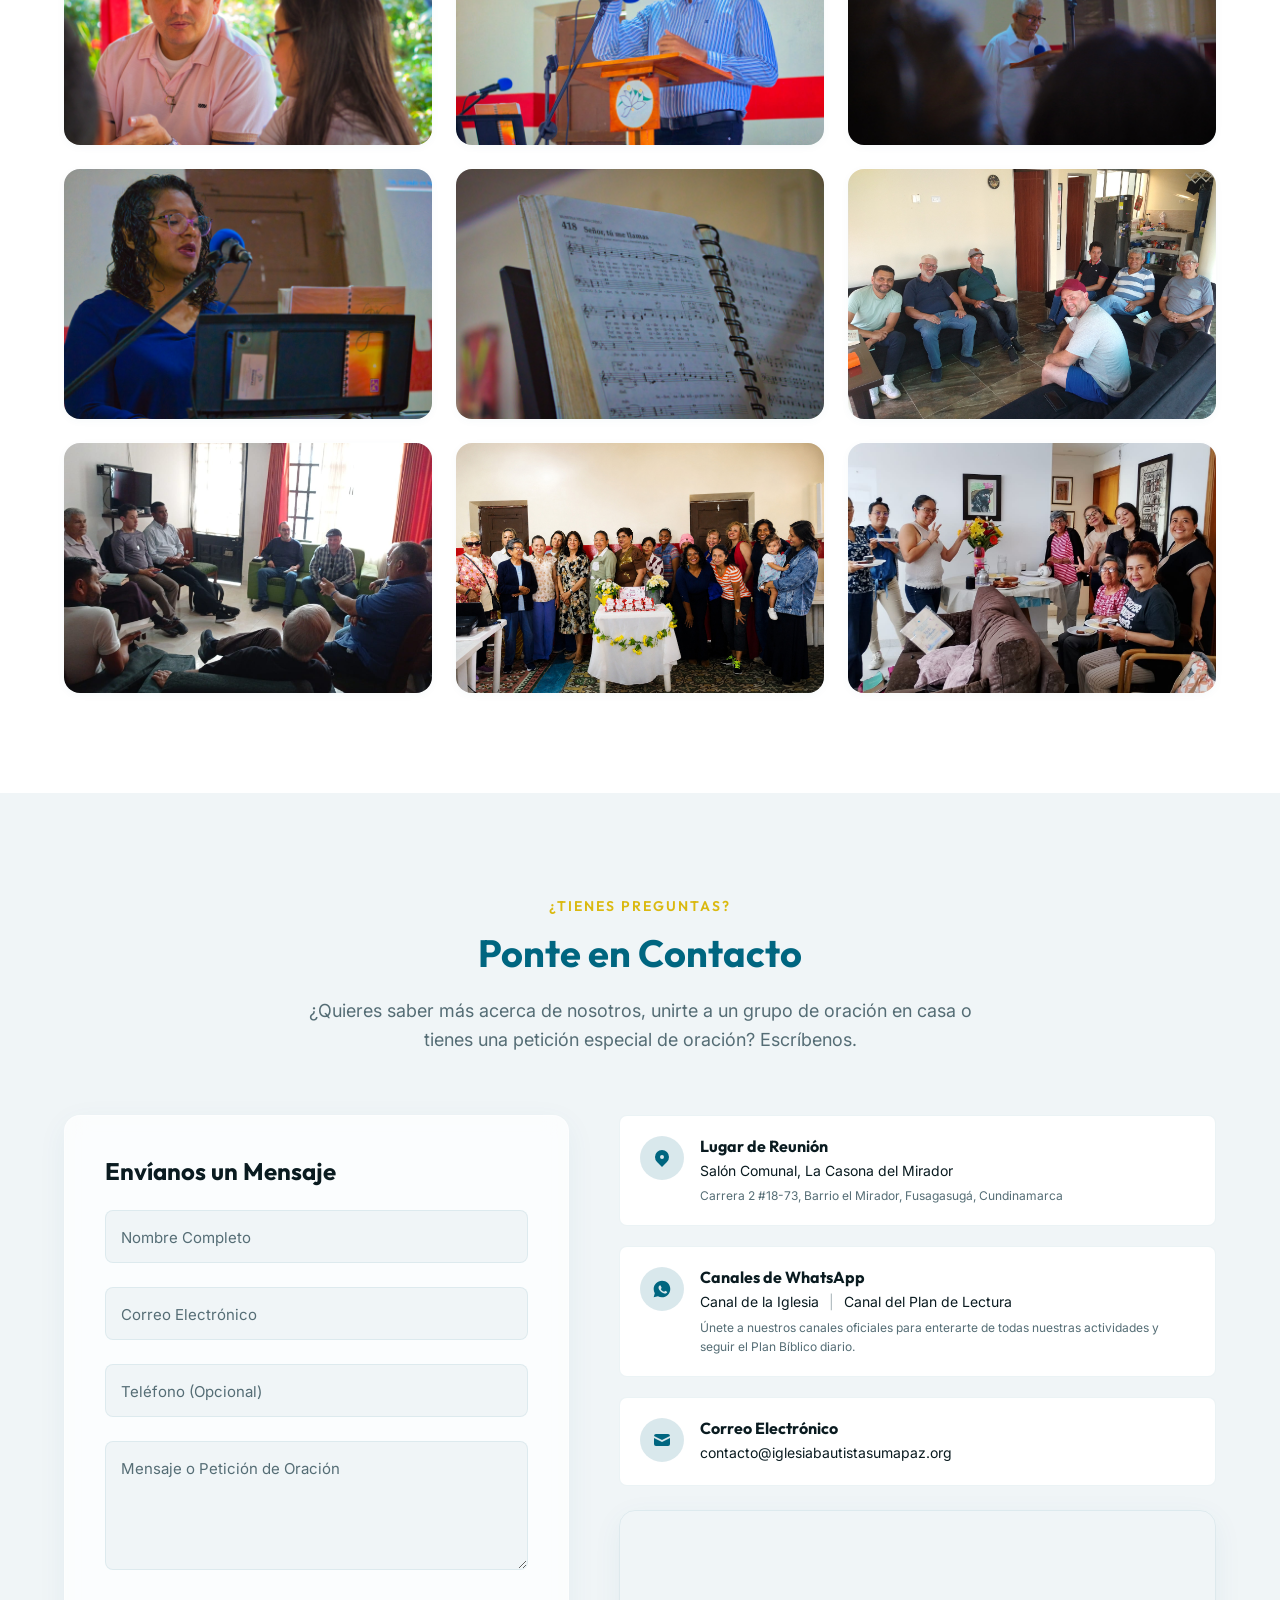
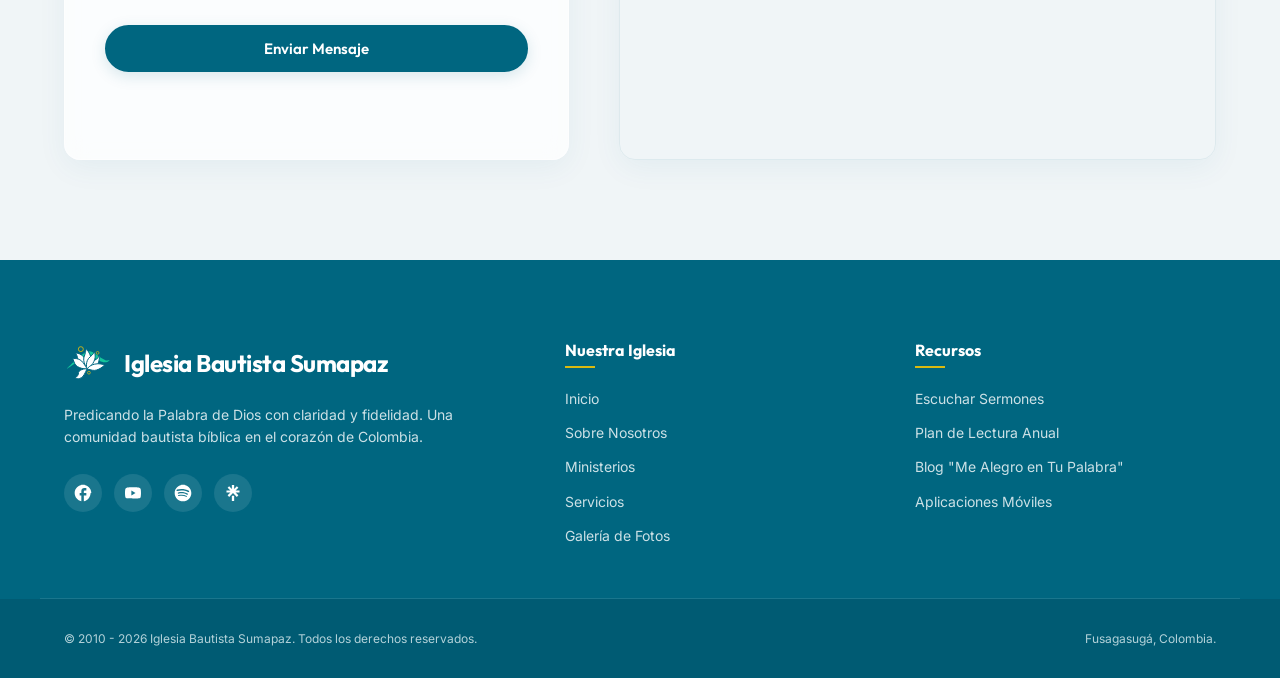
==== commit 89375ca1: "Refactor navigation links and mobile menu functionality; update styles for improved responsiveness a" ====
--- a/index.html
+++ b/index.html
@@ -110,12 +110,7 @@
                 <span class="logo-text">Sumapaz</span>
             </a>
 
-            <button class="mobile-nav-toggle" aria-controls="primary-navigation" aria-expanded="false">
-                <span class="sr-only">Menú</span>
-                <span class="hamburger-bar"></span>
-            </button>
-
-            <nav class="primary-navigation" id="primary-navigation">
+            <nav class="primary-navigation" id="primary-navigation" aria-label="Navegación principal">
                 <ul class="nav-list">
                     <li><a href="#inicio" class="nav-link active">Inicio</a></li>
                     <li><a href="#social-hub" class="nav-link">Social Media</a></li>
@@ -127,6 +122,9 @@
                     <li><a href="#galeria" class="nav-link">Galería</a></li>
                     <li><a href="#contacto" class="nav-link">Contacto</a></li>
                 </ul>
+                <div class="mobile-nav-cta">
+                    <a href="#contacto" class="btn btn-primary btn-mobile-cta">Visítanos</a>
+                </div>
             </nav>
 
             <div class="header-actions">
@@ -143,6 +141,11 @@
                     </svg>
                 </button>
                 <a href="#contacto" class="btn btn-primary btn-nav">Visítanos</a>
+                <button class="mobile-nav-toggle" aria-controls="primary-navigation" aria-expanded="false"
+                    aria-label="Abrir menú de navegación">
+                    <span class="sr-only">Menú</span>
+                    <span class="hamburger-bar"></span>
+                </button>
             </div>
         </div>
     </header>
@@ -394,16 +397,40 @@
                                 <p>Cuidado mutuo, compañerismo amoroso y edificación grupal.</p>
                             </div>
                         </div>
-
-                        <!-- Declaration of Faith Button -->
-                        <div class="about-actions" style="margin-top: 32px;">
-                            <button id="open-declaracion-modal" class="btn btn-outline">
-                                <svg viewBox="0 0 24 24" width="18" height="18" fill="currentColor"
-                                    style="margin-right: 8px; vertical-align: middle;">
+                    </div>
+                </div>
+
+                <!-- Featured Declaration of Faith Banner -->
+                <div class="declaracion-banner-box">
+                    <div class="declaracion-banner-inner">
+                        <div class="declaracion-banner-left">
+                            <div class="declaracion-badge">
+                                <svg viewBox="0 0 24 24" width="16" height="16" fill="currentColor">
                                     <path
                                         d="M19 3H5c-1.1 0-2 .9-2 2v14c0 1.1.9 2 2 2h14c1.1 0 2-.9 2-2V5c0-1.1-.9-2-2-2zm-5 14H7v-2h7v2zm3-4H7v-2h10v2zm0-4H7V7h10v2z" />
                                 </svg>
-                                Conoce Nuestra Declaración de Fe
+                                Fundamentos Doctrinales
+                            </div>
+                            <h3 class="declaracion-banner-title">Nuestra Declaración de Fe y Creencias</h3>
+                            <p class="declaracion-banner-desc">
+                                Conoce los principios bíblicos esenciales que fundamentan nuestra fe, ministerio y vida
+                                de iglesia.
+                            </p>
+                        </div>
+                        <div class="declaracion-banner-right">
+                            <button id="open-declaracion-modal" class="btn btn-gold-prominent open-declaracion-modal">
+                                <svg viewBox="0 0 24 24" width="20" height="20" fill="currentColor"
+                                    class="btn-icon-svg">
+                                    <path
+                                        d="M19 3H5c-1.1 0-2 .9-2 2v14c0 1.1.9 2 2 2h14c1.1 0 2-.9 2-2V5c0-1.1-.9-2-2-2zm-5 14H7v-2h7v2zm3-4H7v-2h10v2zm0-4H7V7h10v2z" />
+                                </svg>
+                                <span>Conoce Nuestra Declaración de Fe</span>
+                                <svg class="arrow-svg" xmlns="http://www.w3.org/2000/svg" width="18" height="18"
+                                    viewBox="0 0 24 24" fill="none" stroke="currentColor" stroke-width="2.5"
+                                    stroke-linecap="round" stroke-linejoin="round">
+                                    <line x1="5" y1="12" x2="19" y2="12"></line>
+                                    <polyline points="12 5 19 12 12 19"></polyline>
+                                </svg>
                             </button>
                         </div>
                     </div>
@@ -761,9 +788,12 @@
                                         </svg>
                                         Descargar para Android (APK)
                                     </a>
-                                    <a href="https://youtube.com/shorts/JXOZL3YsGV0?si=9oM7huWuBEZTTfnN" target="_blank" rel="noopener noreferrer" class="btn btn-outline btn-download btn-tutorial">
-                                        <svg class="btn-icon" viewBox="0 0 24 24" width="20" height="20" fill="currentColor">
-                                            <path d="M21 3H3c-1.11 0-2 .89-2 2v14c0 1.1.89 2 2 2h18c1.1 0 2-.9 2-2V5c0-1.11-.9-2-2-2zm-9 12V9l5 3-5 3z"/>
+                                    <a href="https://youtube.com/shorts/JXOZL3YsGV0?si=9oM7huWuBEZTTfnN" target="_blank"
+                                        rel="noopener noreferrer" class="btn btn-outline btn-download btn-tutorial">
+                                        <svg class="btn-icon" viewBox="0 0 24 24" width="20" height="20"
+                                            fill="currentColor">
+                                            <path
+                                                d="M21 3H3c-1.11 0-2 .89-2 2v14c0 1.1.89 2 2 2h18c1.1 0 2-.9 2-2V5c0-1.11-.9-2-2-2zm-9 12V9l5 3-5 3z" />
                                         </svg>
                                         Ver Tutorial de Instalación
                                     </a>
--- a/css/styles.css
+++ b/css/styles.css
@@ -339,24 +339,29 @@
 }
 
 .nav-container {
-    max-width: 1200px;
+    max-width: 1280px;
+    width: 100%;
     margin: 0 auto;
     height: 100%;
     display: flex;
     align-items: center;
     justify-content: space-between;
     padding: 0 24px;
+    gap: 16px;
 }
 
 .logo-link {
     display: flex;
     align-items: center;
     gap: 12px;
+    flex-shrink: 0;
+    text-decoration: none;
 }
 
 .nav-logo {
     width: 42px;
     height: 42px;
+    flex-shrink: 0;
     transition: transform var(--transition-normal);
 }
 
@@ -370,6 +375,7 @@
     font-size: 24px;
     color: #ffffff;
     letter-spacing: -0.5px;
+    white-space: nowrap;
     transition: color var(--transition-normal);
 }
 
@@ -383,23 +389,31 @@
 
 .primary-navigation {
     height: 100%;
+    display: flex;
+    align-items: center;
 }
 
 .nav-list {
     list-style: none;
     display: flex;
     align-items: center;
-    gap: 24px;
+    gap: clamp(10px, 1.2vw, 22px);
     height: 100%;
+    margin: 0;
+    padding: 0;
 }
 
 .nav-link {
     font-family: var(--font-heading);
     font-weight: 500;
-    font-size: 15px;
+    font-size: clamp(13.5px, 0.9vw, 15px);
     color: rgba(255, 255, 255, 0.85);
     position: relative;
-    padding: 8px 0;
+    padding: 8px 4px;
+    white-space: nowrap;
+    display: inline-block;
+    transition: color var(--transition-fast);
+    text-decoration: none;
 }
 
 .nav-link:hover {
@@ -434,10 +448,15 @@
     transform-origin: left;
 }
 
+.mobile-nav-cta {
+    display: none;
+}
+
 .header-actions {
     display: flex;
     align-items: center;
-    gap: 16px;
+    gap: 12px;
+    flex-shrink: 0;
 }
 
 /* Theme Toggle Button */
@@ -449,6 +468,10 @@
     align-items: center;
     justify-content: center;
     border-radius: var(--radius-round);
+    background: transparent;
+    border: none;
+    cursor: pointer;
+    flex-shrink: 0;
     transition: background-color var(--transition-fast), color var(--transition-fast);
 }
 
@@ -486,13 +509,26 @@
 }
 
 .btn-nav {
-    padding: 8px 20px;
+    padding: 8px 18px;
     font-size: 14px;
+    white-space: nowrap;
+    flex-shrink: 0;
 }
 
 /* Mobile Nav Styles */
 .mobile-nav-toggle {
     display: none;
+    background: transparent;
+    border: none;
+    cursor: pointer;
+    padding: 6px;
+    width: 40px;
+    height: 40px;
+    align-items: center;
+    justify-content: center;
+    border-radius: var(--radius-sm);
+    transition: background-color var(--transition-fast);
+    z-index: 1100;
 }
 
 /* ----------------------------------------------------
@@ -1091,6 +1127,119 @@
     line-height: 1.4;
 }
 
+/* Featured Declaration of Faith Banner */
+.declaracion-banner-box {
+    margin-top: 50px;
+    background: linear-gradient(135deg, rgba(0, 102, 128, 0.05) 0%, rgba(220, 187, 17, 0.1) 100%);
+    border: 1.5px solid rgba(220, 187, 17, 0.35);
+    border-radius: var(--radius-lg);
+    padding: 32px 40px;
+    box-shadow: 0 10px 30px rgba(0, 0, 0, 0.04);
+    position: relative;
+    overflow: hidden;
+    transition: all var(--transition-normal);
+}
+
+[data-theme="dark"] .declaracion-banner-box {
+    background: linear-gradient(135deg, rgba(0, 102, 128, 0.25) 0%, rgba(220, 187, 17, 0.12) 100%);
+    border-color: rgba(220, 187, 17, 0.3);
+    box-shadow: 0 10px 30px rgba(0, 0, 0, 0.25);
+}
+
+.declaracion-banner-box:hover {
+    border-color: var(--gold);
+    box-shadow: 0 14px 40px var(--gold-glow);
+    transform: translateY(-2px);
+}
+
+.declaracion-banner-inner {
+    display: flex;
+    align-items: center;
+    justify-content: space-between;
+    gap: 32px;
+}
+
+.declaracion-banner-left {
+    flex: 1;
+}
+
+.declaracion-badge {
+    display: inline-flex;
+    align-items: center;
+    gap: 8px;
+    font-size: 13px;
+    font-weight: 700;
+    text-transform: uppercase;
+    letter-spacing: 0.8px;
+    color: var(--primary);
+    background-color: var(--primary-glow);
+    padding: 6px 14px;
+    border-radius: var(--radius-round);
+    margin-bottom: 12px;
+}
+
+[data-theme="dark"] .declaracion-badge {
+    color: var(--gold);
+    background-color: rgba(220, 187, 17, 0.15);
+}
+
+.declaracion-banner-title {
+    font-family: var(--font-heading);
+    font-size: 22px;
+    font-weight: 700;
+    color: var(--text-color);
+    margin-bottom: 8px;
+    letter-spacing: -0.3px;
+}
+
+.declaracion-banner-desc {
+    font-size: 15px;
+    color: var(--text-muted);
+    line-height: 1.5;
+    margin: 0;
+    max-width: 650px;
+}
+
+.declaracion-banner-right {
+    flex-shrink: 0;
+}
+
+/* Prominent Gold Button */
+.btn-gold-prominent {
+    background: linear-gradient(135deg, #e6c519 0%, #dcbb11 100%);
+    color: #0b1519 !important;
+    font-weight: 700;
+    font-size: 15px;
+    padding: 14px 28px;
+    border-radius: var(--radius-round);
+    border: none;
+    box-shadow: 0 6px 20px rgba(220, 187, 17, 0.4);
+    display: inline-flex;
+    align-items: center;
+    gap: 10px;
+    cursor: pointer;
+    transition: all var(--transition-normal);
+}
+
+.btn-gold-prominent:hover {
+    background: linear-gradient(135deg, #f3d432 0%, #e6c519 100%);
+    transform: translateY(-3px) scale(1.02);
+    box-shadow: 0 10px 28px rgba(220, 187, 17, 0.6);
+    color: #000000 !important;
+}
+
+.btn-gold-prominent .btn-icon-svg {
+    flex-shrink: 0;
+}
+
+.btn-gold-prominent .arrow-svg {
+    transition: transform var(--transition-fast);
+}
+
+.btn-gold-prominent:hover .arrow-svg {
+    transform: translateX(4px);
+}
+
 /* ----------------------------------------------------
    9. MINISTRIES SECTION
    ---------------------------------------------------- */
@@ -2523,98 +2672,63 @@
 }
 
 @media (max-width: 1024px) {
-    .social-grid,
-    .ministries-grid,
-    .services-grid {
-        grid-template-columns: repeat(2, 1fr);
-        gap: 24px;
-    }
-    
-    .apps-grid {
-        grid-template-columns: 1fr;
-        gap: 32px;
-    }
-    
-    .about-grid {
-        grid-template-columns: 1fr;
-        gap: 40px;
-    }
-    
-    .about-image-wrapper {
-        max-width: 500px;
-        margin: 0 auto;
-    }
-    
-    .gallery-grid {
-        grid-template-columns: repeat(2, 1fr);
-    }
-    
-    .contact-grid {
-        grid-template-columns: 1fr;
-        gap: 40px;
-    }
-}
-
-@media (max-width: 768px) {
-    section {
-        padding: 70px 0;
-    }
-    
-    .section-title {
-        font-size: 32px;
-    }
-    
-    /* Navigation toggle */
+    /* Responsive Navigation for Tablets and Mobile */
     .mobile-nav-toggle {
-        display: block;
-        width: 30px;
-        height: 24px;
-        position: relative;
-        z-index: 1100;
-    }
-    
+        display: flex;
+        flex-direction: column;
+        justify-content: center;
+        align-items: center;
+    }
+
     .hamburger-bar,
     .hamburger-bar::before,
     .hamburger-bar::after {
         content: '';
-        position: absolute;
-        width: 100%;
+        display: block;
+        width: 22px;
         height: 2px;
         background-color: #ffffff;
         border-radius: 2px;
         transition: transform var(--transition-fast), top var(--transition-fast), background-color var(--transition-fast);
-    }
-    
+        position: relative;
+    }
+
     .main-header.scrolled .hamburger-bar,
     .main-header.scrolled .hamburger-bar::before,
     .main-header.scrolled .hamburger-bar::after {
         background-color: var(--text-color);
     }
-    
-    .hamburger-bar {
-        top: 11px;
-    }
-    
-    .hamburger-bar::before { top: -8px; left: 0; }
-    .hamburger-bar::after { top: 8px; left: 0; }
-    
-    /* Active Menu Hamb */
+
+    .hamburger-bar::before {
+        position: absolute;
+        top: -7px;
+        left: 0;
+    }
+
+    .hamburger-bar::after {
+        position: absolute;
+        top: 7px;
+        left: 0;
+    }
+
+    /* Active Hamburger Menu Animation */
     .mobile-nav-toggle[aria-expanded="true"] .hamburger-bar {
         background-color: transparent !important;
     }
-    
+
     .mobile-nav-toggle[aria-expanded="true"] .hamburger-bar::before {
         top: 0;
         transform: rotate(45deg);
-        background-color: #ffffff;
-    }
-    
+        background-color: #ffffff !important;
+    }
+
     .mobile-nav-toggle[aria-expanded="true"] .hamburger-bar::after {
         top: 0;
         transform: rotate(-45deg);
-        background-color: #ffffff;
-    }
-    
+        background-color: #ffffff !important;
+    }
+
+    /* Off-Canvas Navigation Drawer */
     .primary-navigation {
         position: fixed;
         top: 0;
@@ -2622,38 +2736,149 @@
         bottom: 0;
         left: 0;
         background-color: rgba(4, 18, 22, 0.98); /* Deep dark blue-teal backdrop */
+        backdrop-filter: blur(20px);
+        -webkit-backdrop-filter: blur(20px);
         z-index: 1050;
-        padding: 120px 40px;
+        padding: 95px 28px 36px;
         transform: translateX(100%);
-        transition: transform var(--transition-normal);
+        transition: transform var(--transition-normal), visibility var(--transition-normal);
+        visibility: hidden;
         display: flex;
         flex-direction: column;
-    }
-    
+        justify-content: space-between;
+        overflow-y: auto;
+        -webkit-overflow-scrolling: touch;
+    }
+
     .primary-navigation.active {
         transform: translateX(0);
-    }
-    
+        visibility: visible;
+    }
+
     .nav-list {
         flex-direction: column;
         align-items: flex-start;
+        justify-content: flex-start;
         height: auto;
-        gap: 30px;
-    }
-    
+        gap: 14px;
+        width: 100%;
+        margin: 0;
+        padding: 0;
+    }
+
     .nav-link {
-        font-size: 20px;
-        color: rgba(255, 255, 255, 0.8);
-    }
-    
-    .nav-link:hover {
+        font-size: 18px;
+        font-weight: 600;
+        color: rgba(255, 255, 255, 0.85);
+        padding: 8px 0;
+        width: 100%;
+        display: block;
+        border-bottom: 1px solid rgba(255, 255, 255, 0.07);
+    }
+
+    .nav-link:hover,
+    .nav-link.active {
         color: var(--gold);
     }
-    
-    .btn-nav {
-        display: none; /* Hide header CTA on mobile */
-    }
-    
+
+    .nav-link::after {
+        display: none;
+    }
+
+    .mobile-nav-cta {
+        display: block;
+        padding-top: 20px;
+        margin-top: 24px;
+        border-top: 1px solid rgba(255, 255, 255, 0.1);
+        width: 100%;
+    }
+
+    .btn-mobile-cta {
+        display: block;
+        width: 100%;
+        text-align: center;
+        padding: 13px 20px;
+        font-size: 15px;
+        font-weight: 600;
+        border-radius: var(--radius-md);
+        text-decoration: none;
+    }
+
+    .header-actions .btn-nav {
+        display: none; /* Hide header CTA in the navbar on mobile/tablet */
+    }
+
+    body.nav-open {
+        overflow: hidden;
+    }
+
+    .social-grid,
+    .ministries-grid,
+    .services-grid {
+        grid-template-columns: repeat(2, 1fr);
+        gap: 24px;
+    }
+    
+    .apps-grid {
+        grid-template-columns: 1fr;
+        gap: 32px;
+    }
+    
+    .about-grid {
+        grid-template-columns: 1fr;
+        gap: 40px;
+    }
+    
+    .about-image-wrapper {
+        max-width: 500px;
+        margin: 0 auto;
+    }
+    
+    .gallery-grid {
+        grid-template-columns: repeat(2, 1fr);
+    }
+    
+    .contact-grid {
+        grid-template-columns: 1fr;
+        gap: 40px;
+    }
+
+    .declaracion-banner-box {
+        padding: 28px 28px;
+        margin-top: 40px;
+    }
+}
+
+@media (max-width: 768px) {
+    section {
+        padding: 70px 0;
+    }
+    
+    .section-title {
+        font-size: 32px;
+    }
+    
+    /* Declaracion Banner Mobile */
+    .declaracion-banner-box {
+        padding: 24px 20px;
+        margin-top: 32px;
+    }
+
+    .declaracion-banner-inner {
+        flex-direction: column;
+        align-items: stretch;
+        gap: 20px;
+    }
+
+    .declaracion-banner-right {
+        width: 100%;
+    }
+
+    .declaracion-banner-right .btn {
+        width: 100%;
+        justify-content: center;
+    }
+
     /* Hero layout */
     .hero-title {
         font-size: 36px;
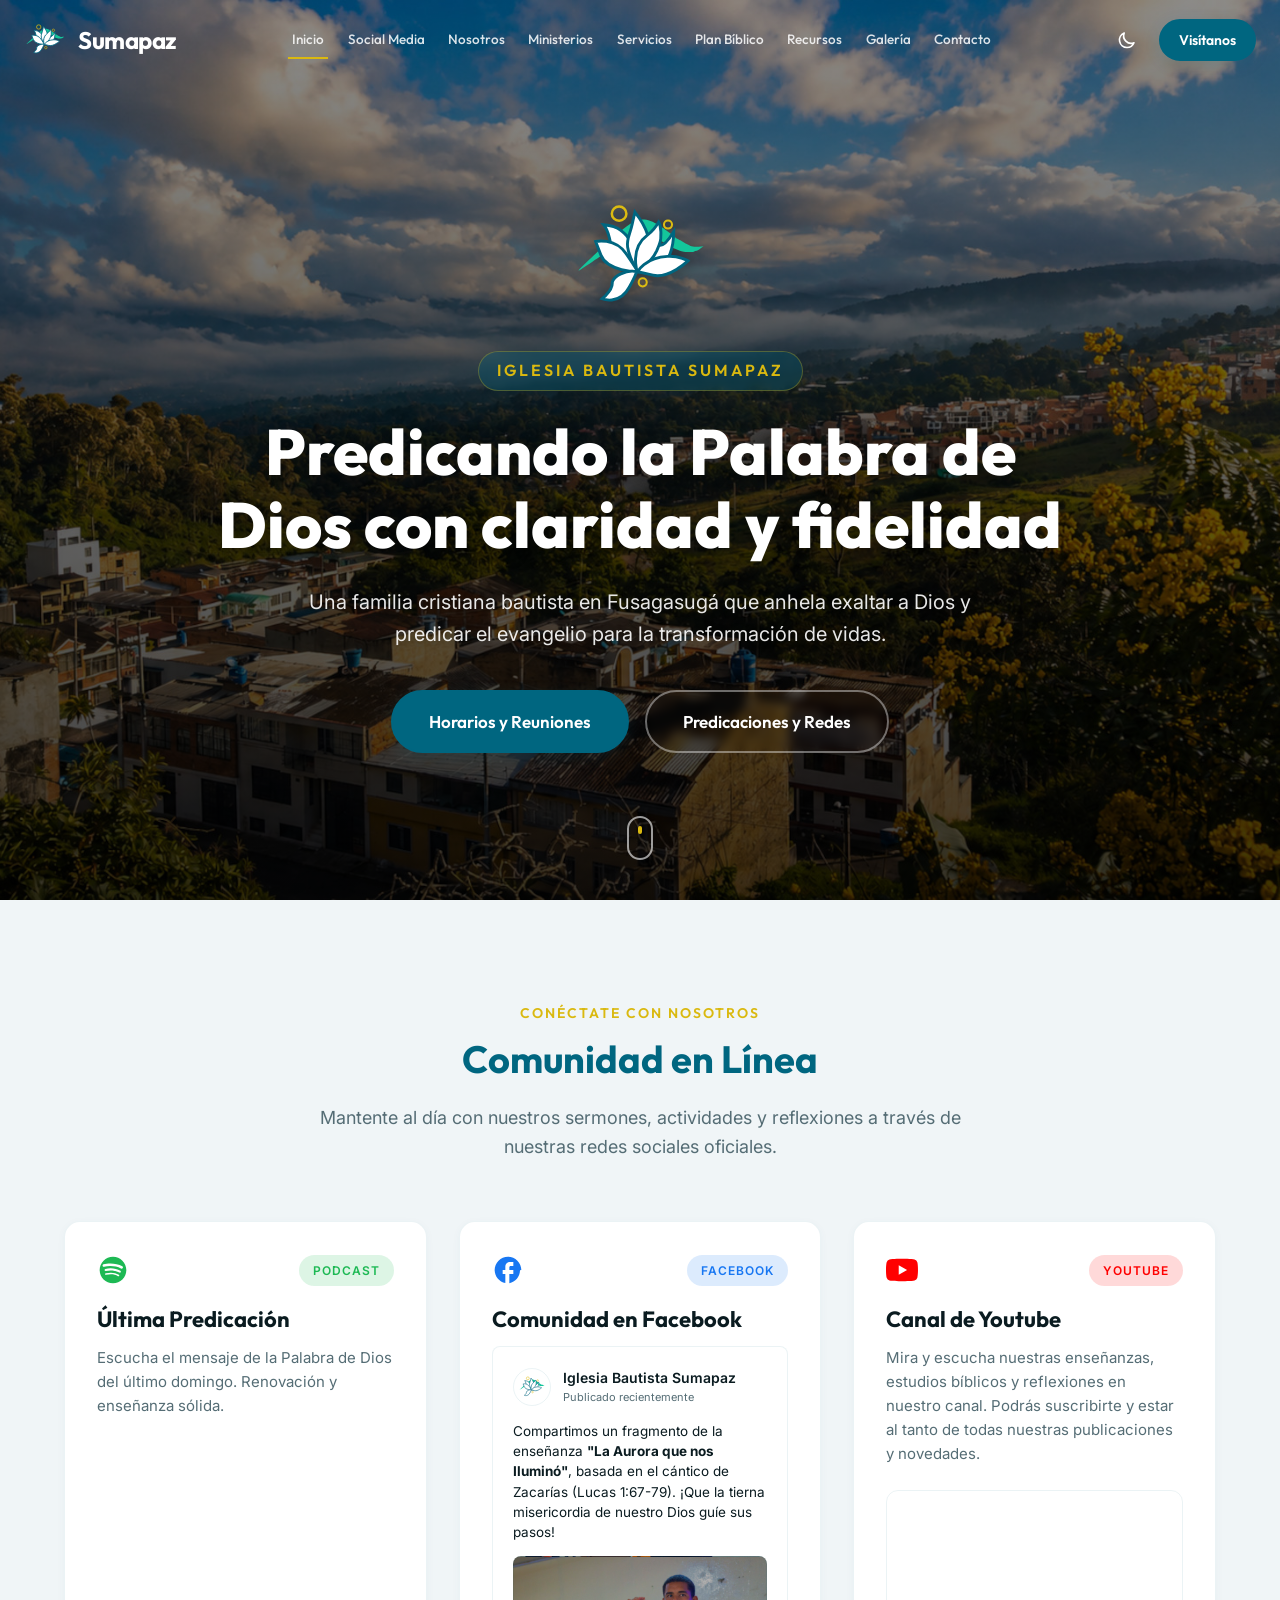
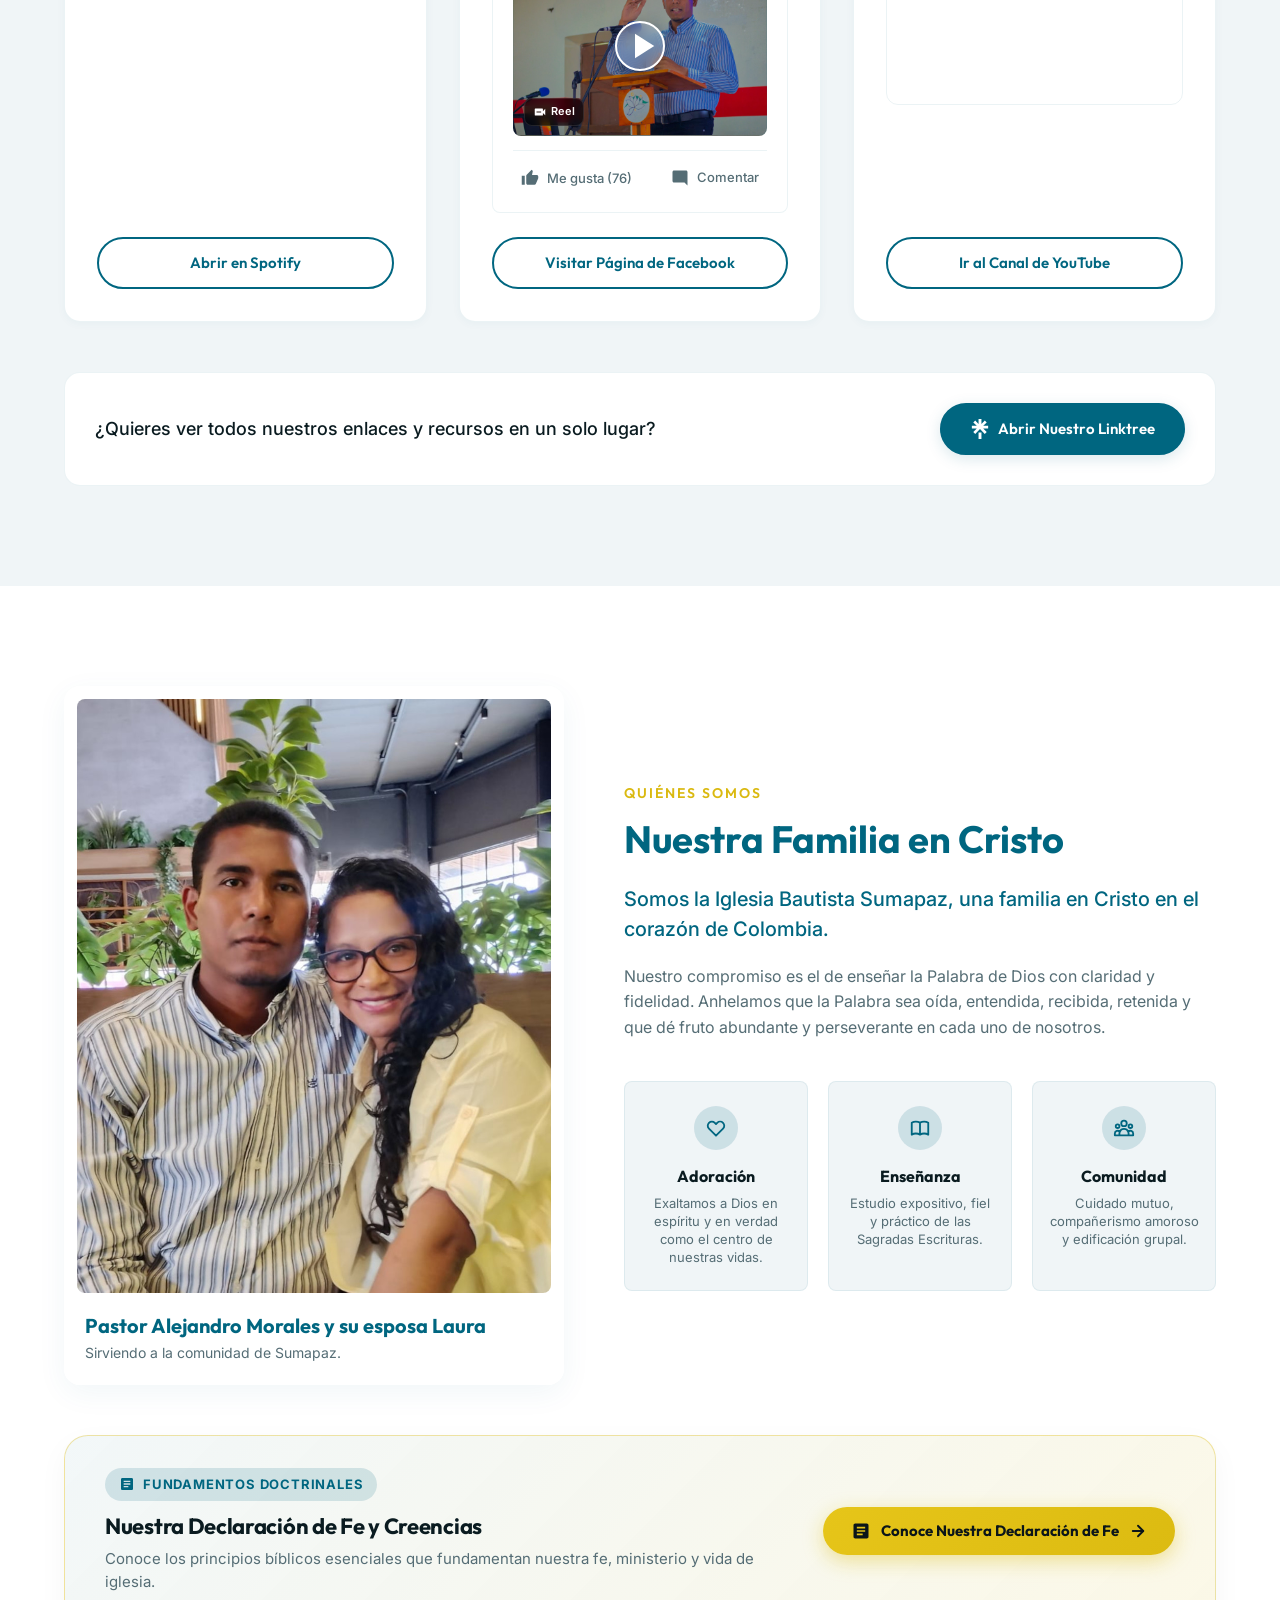
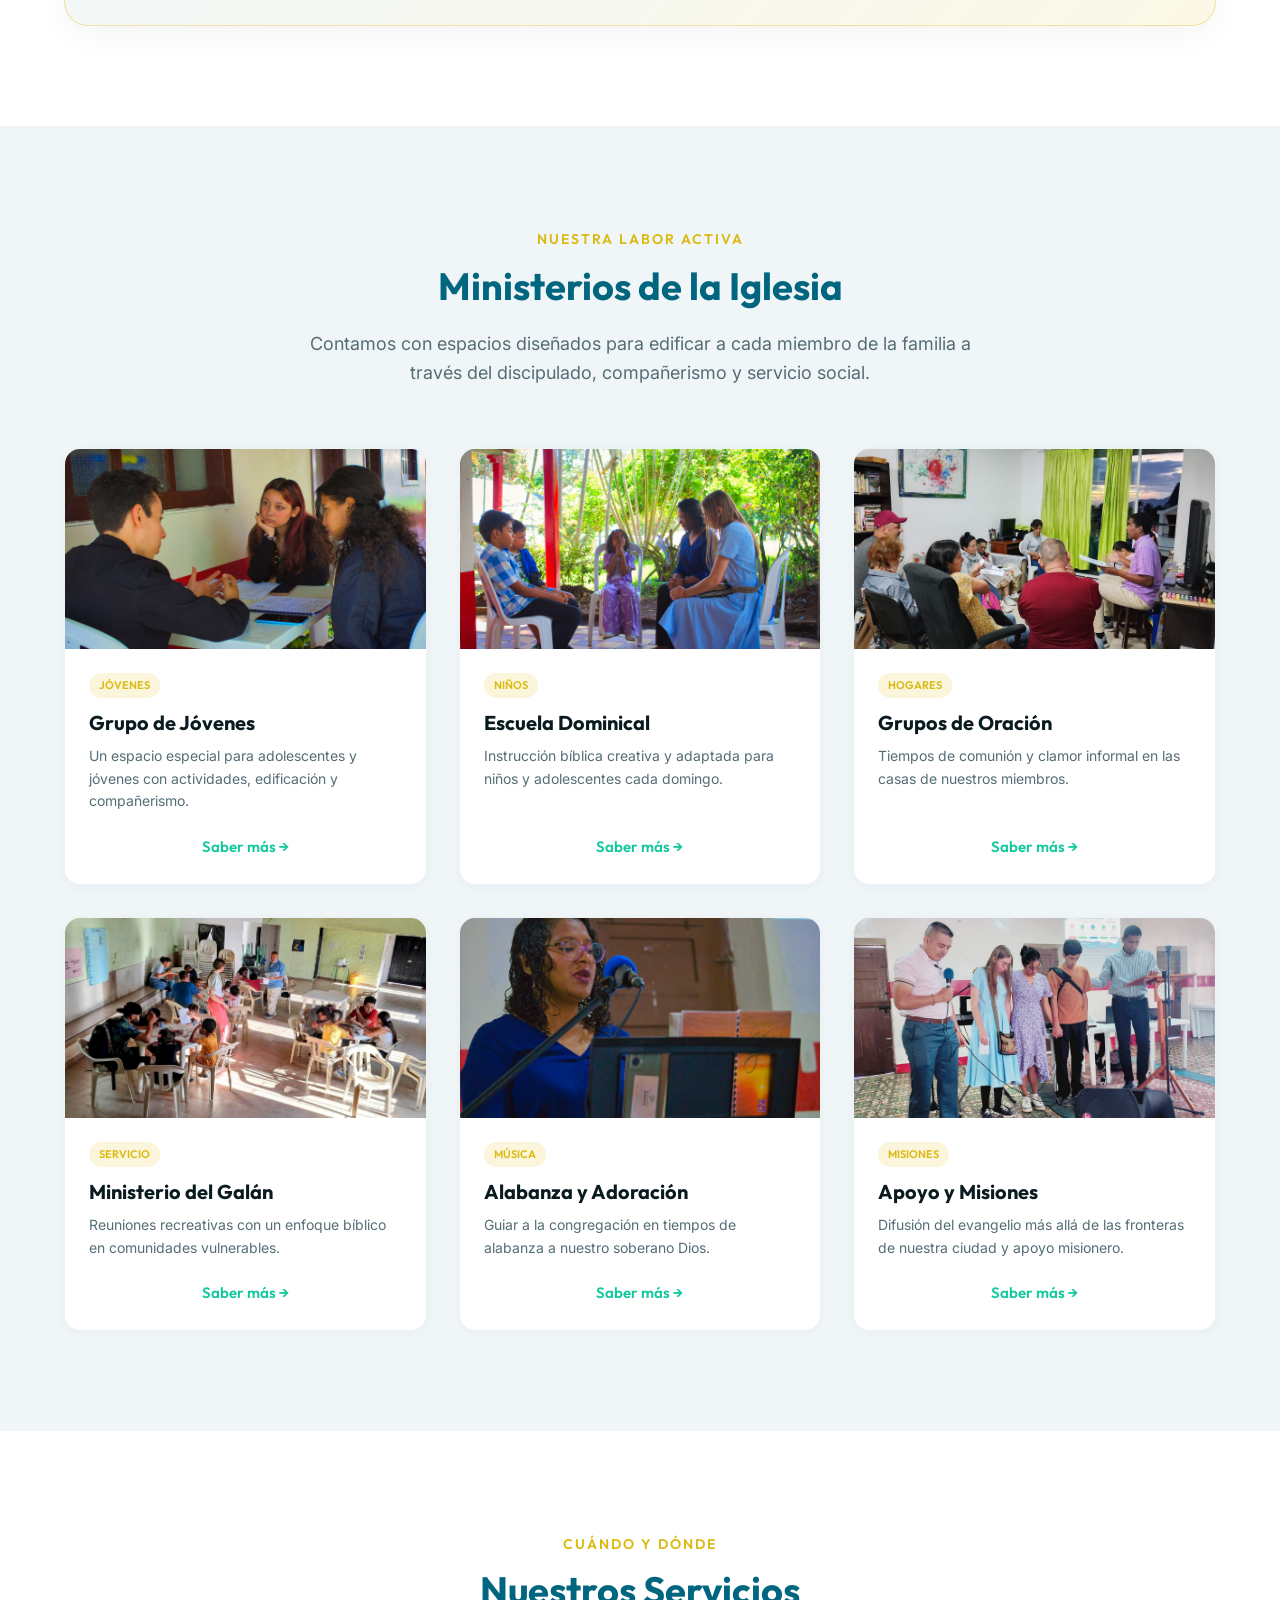
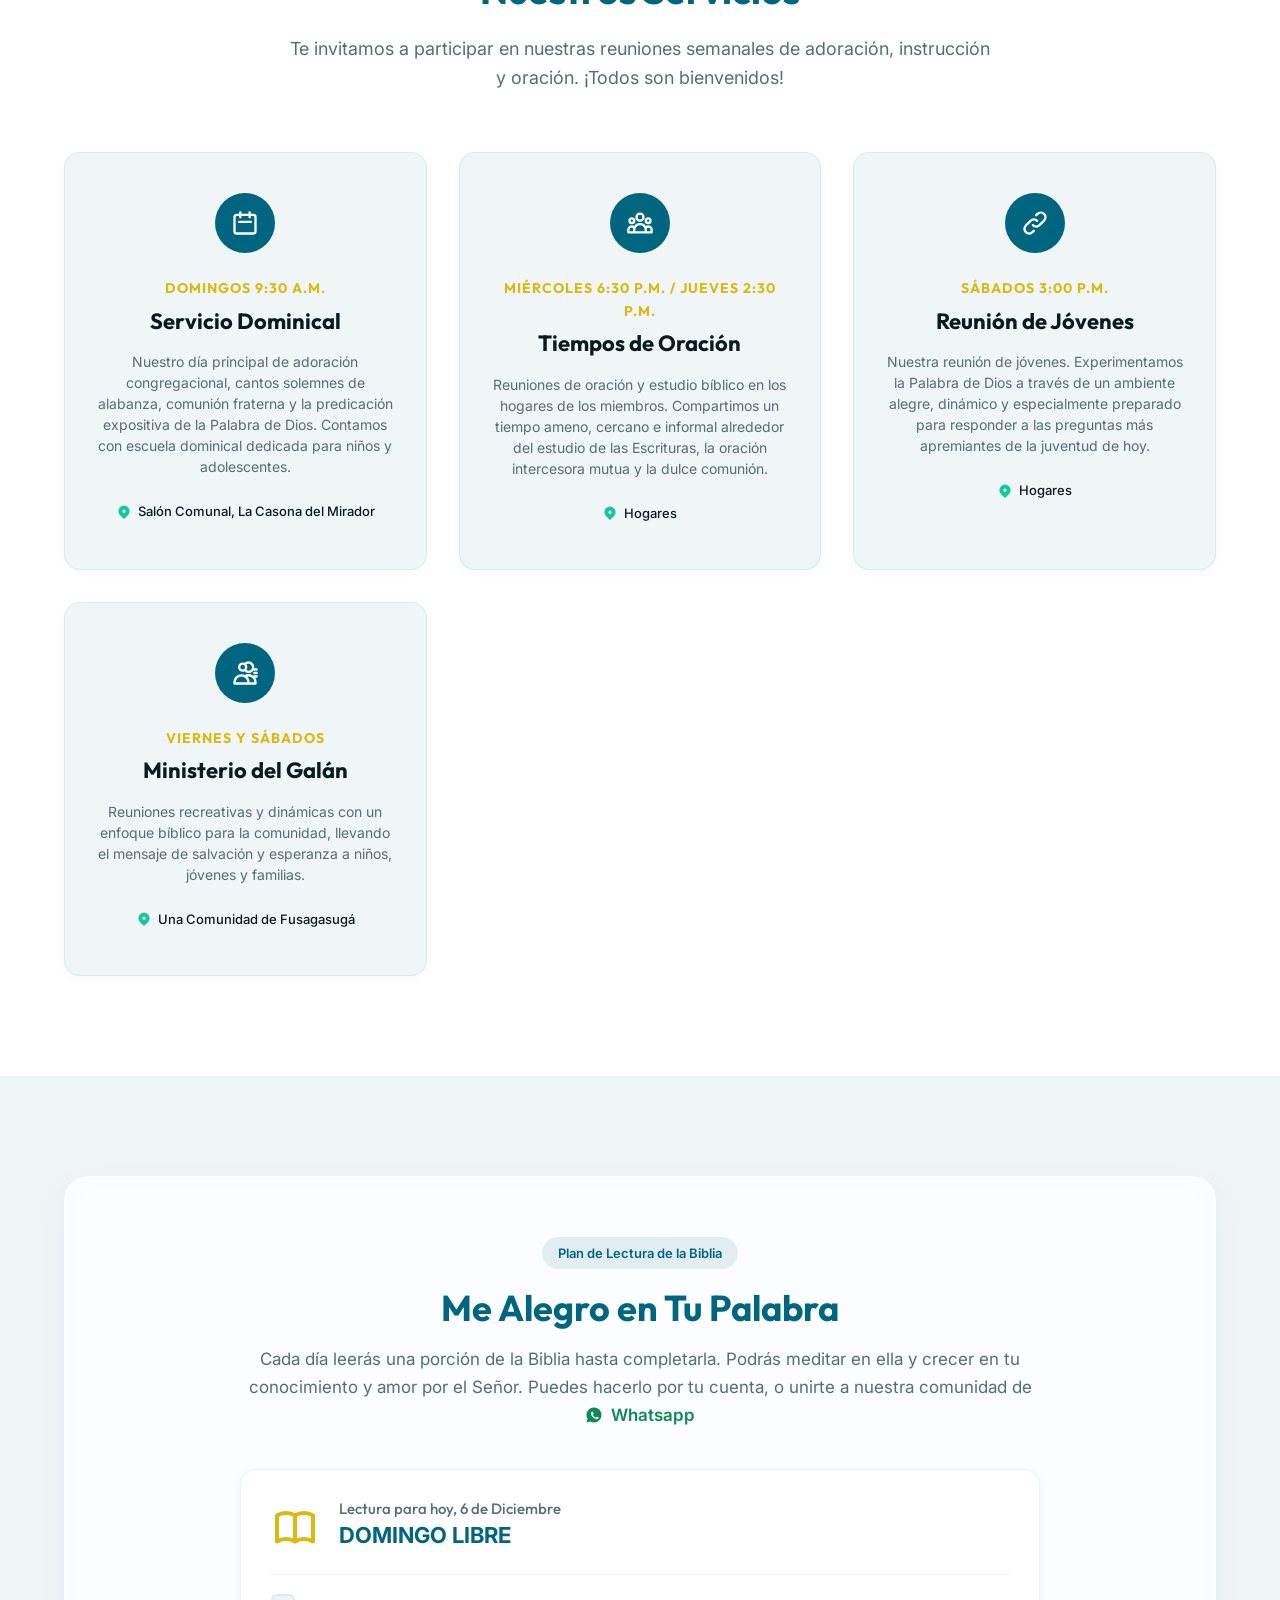
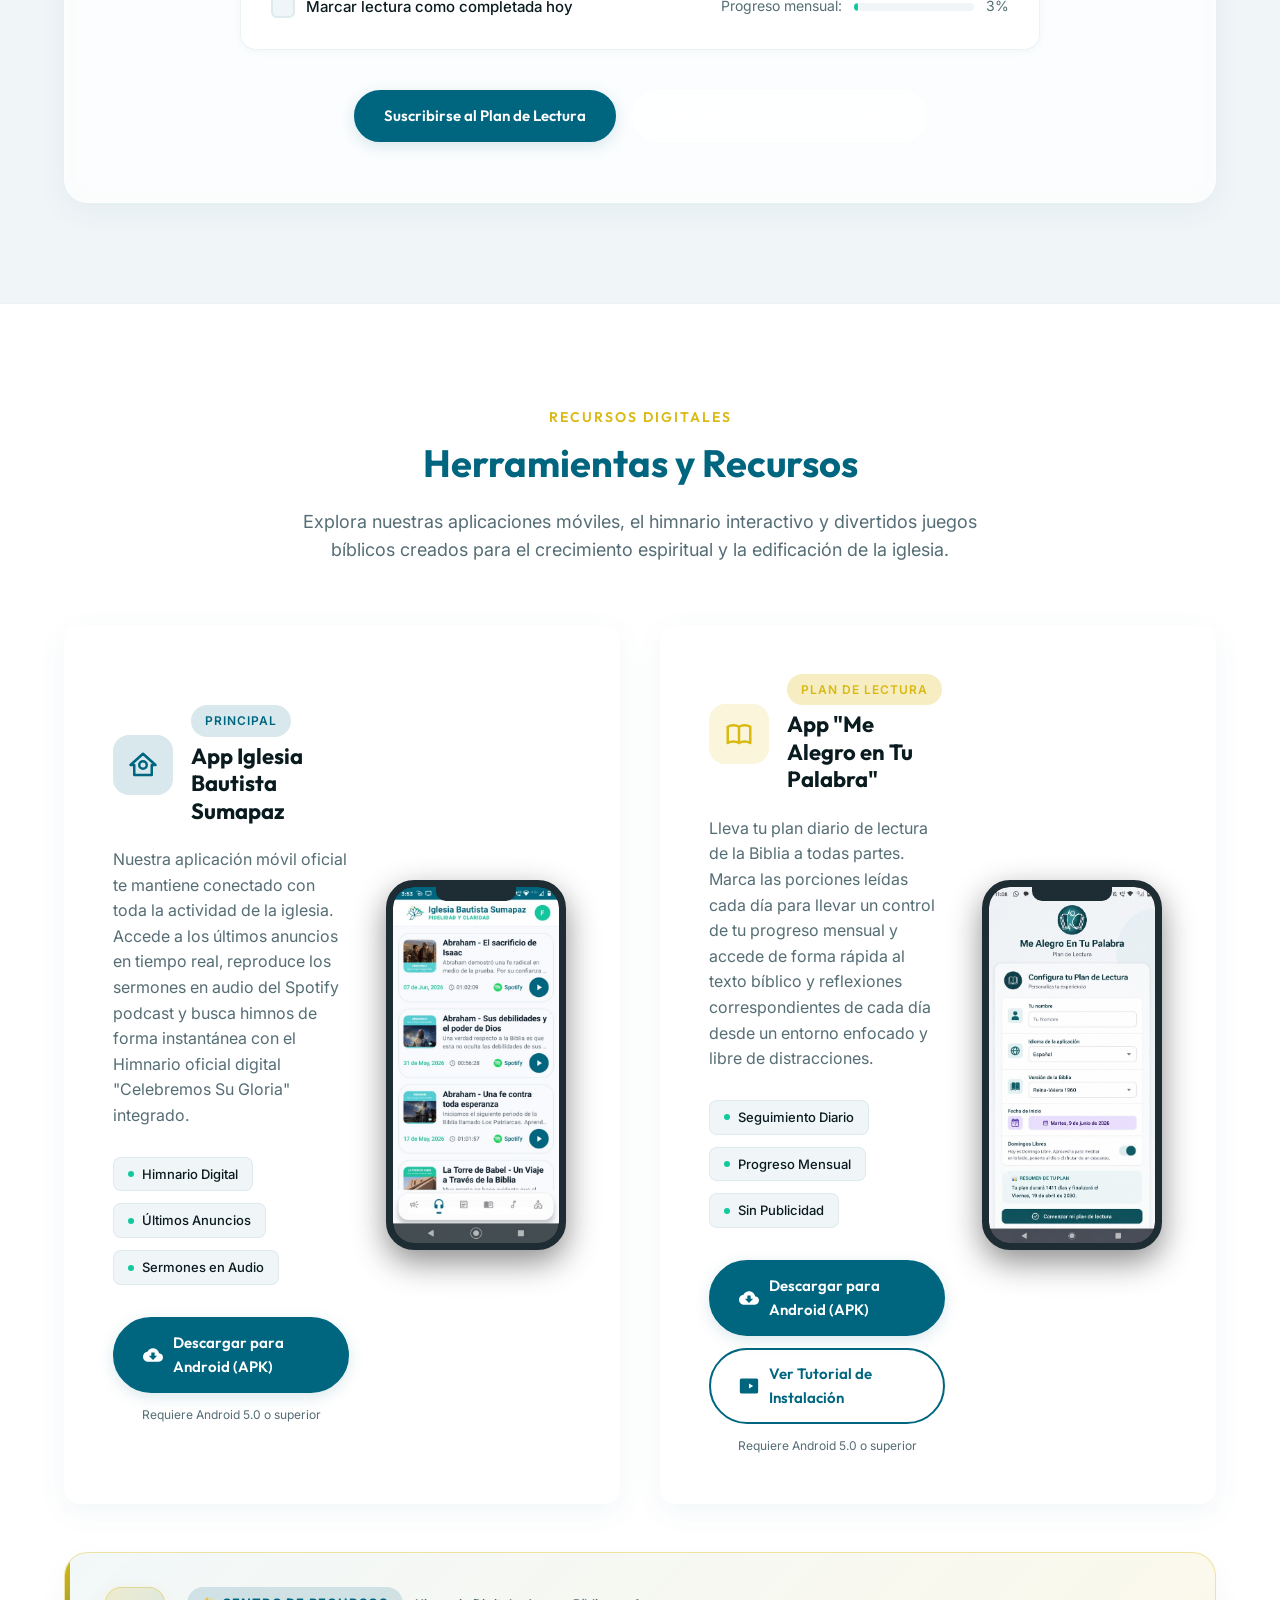
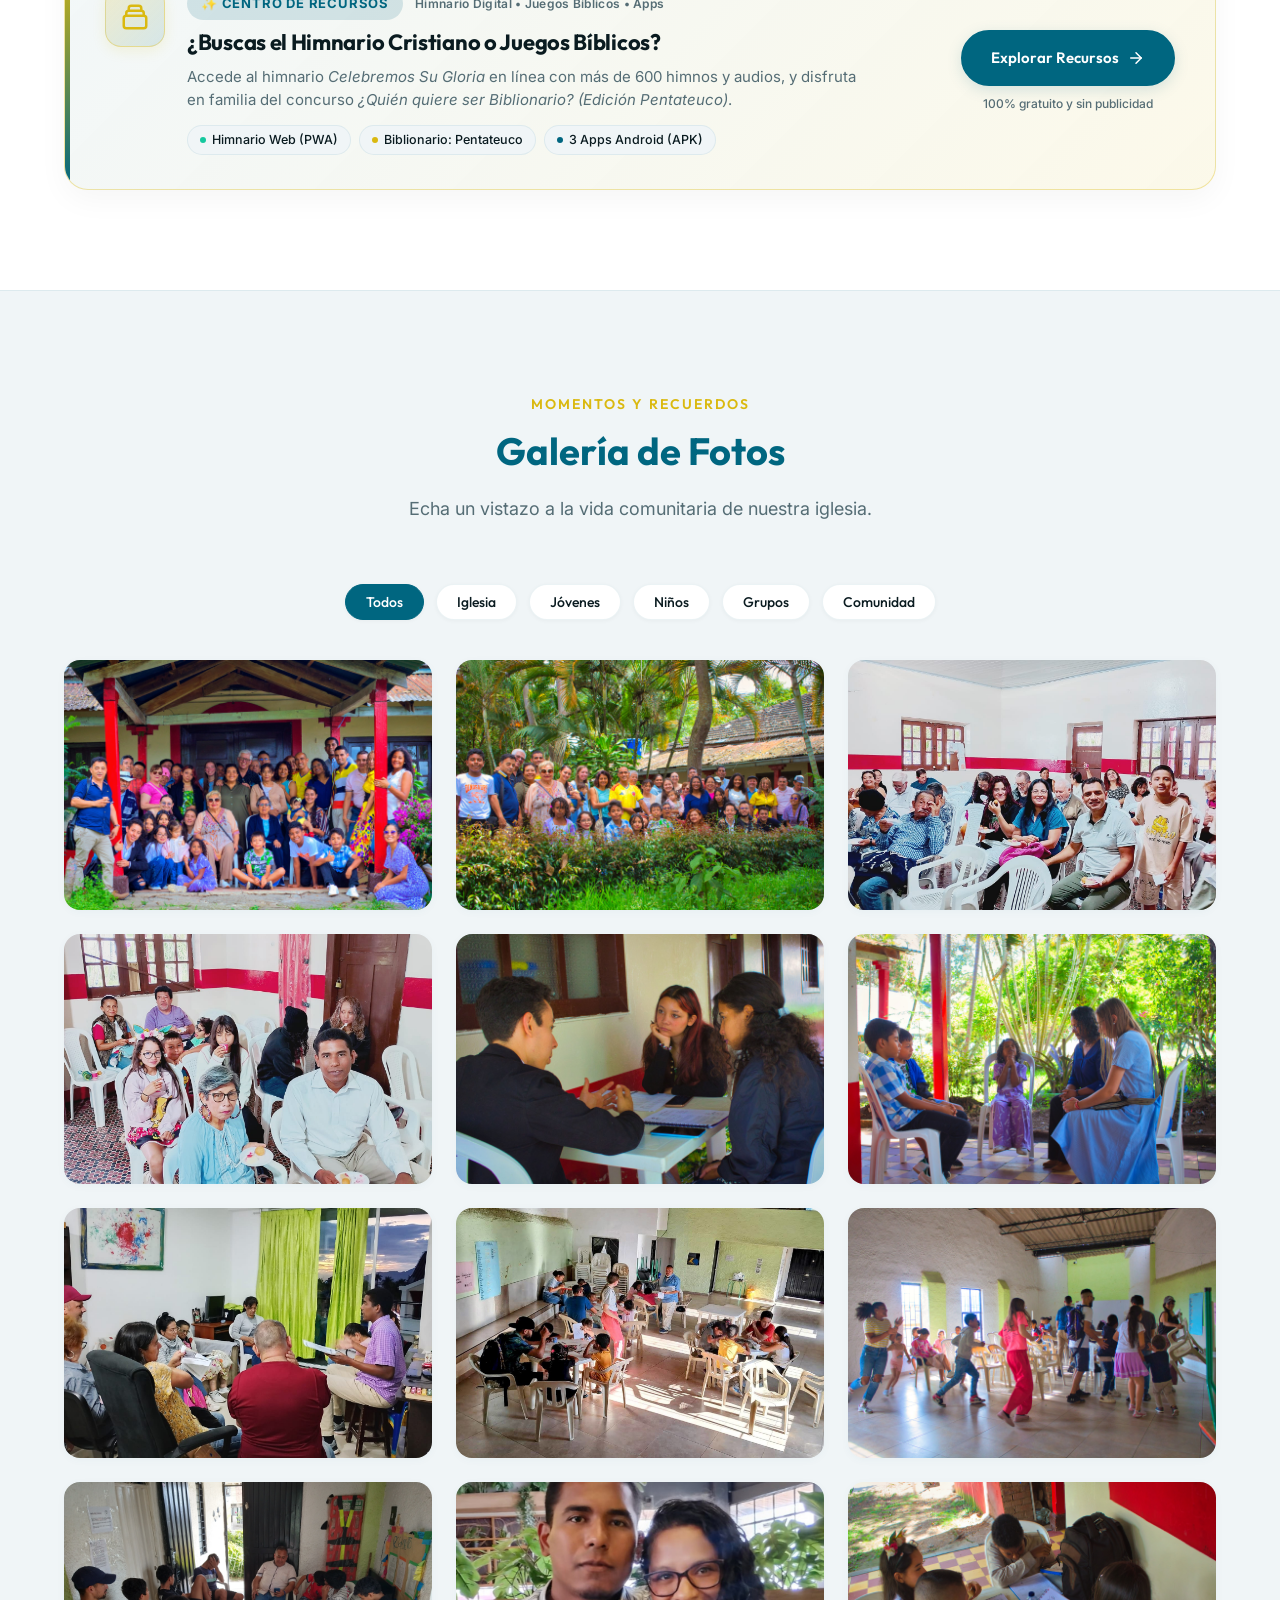
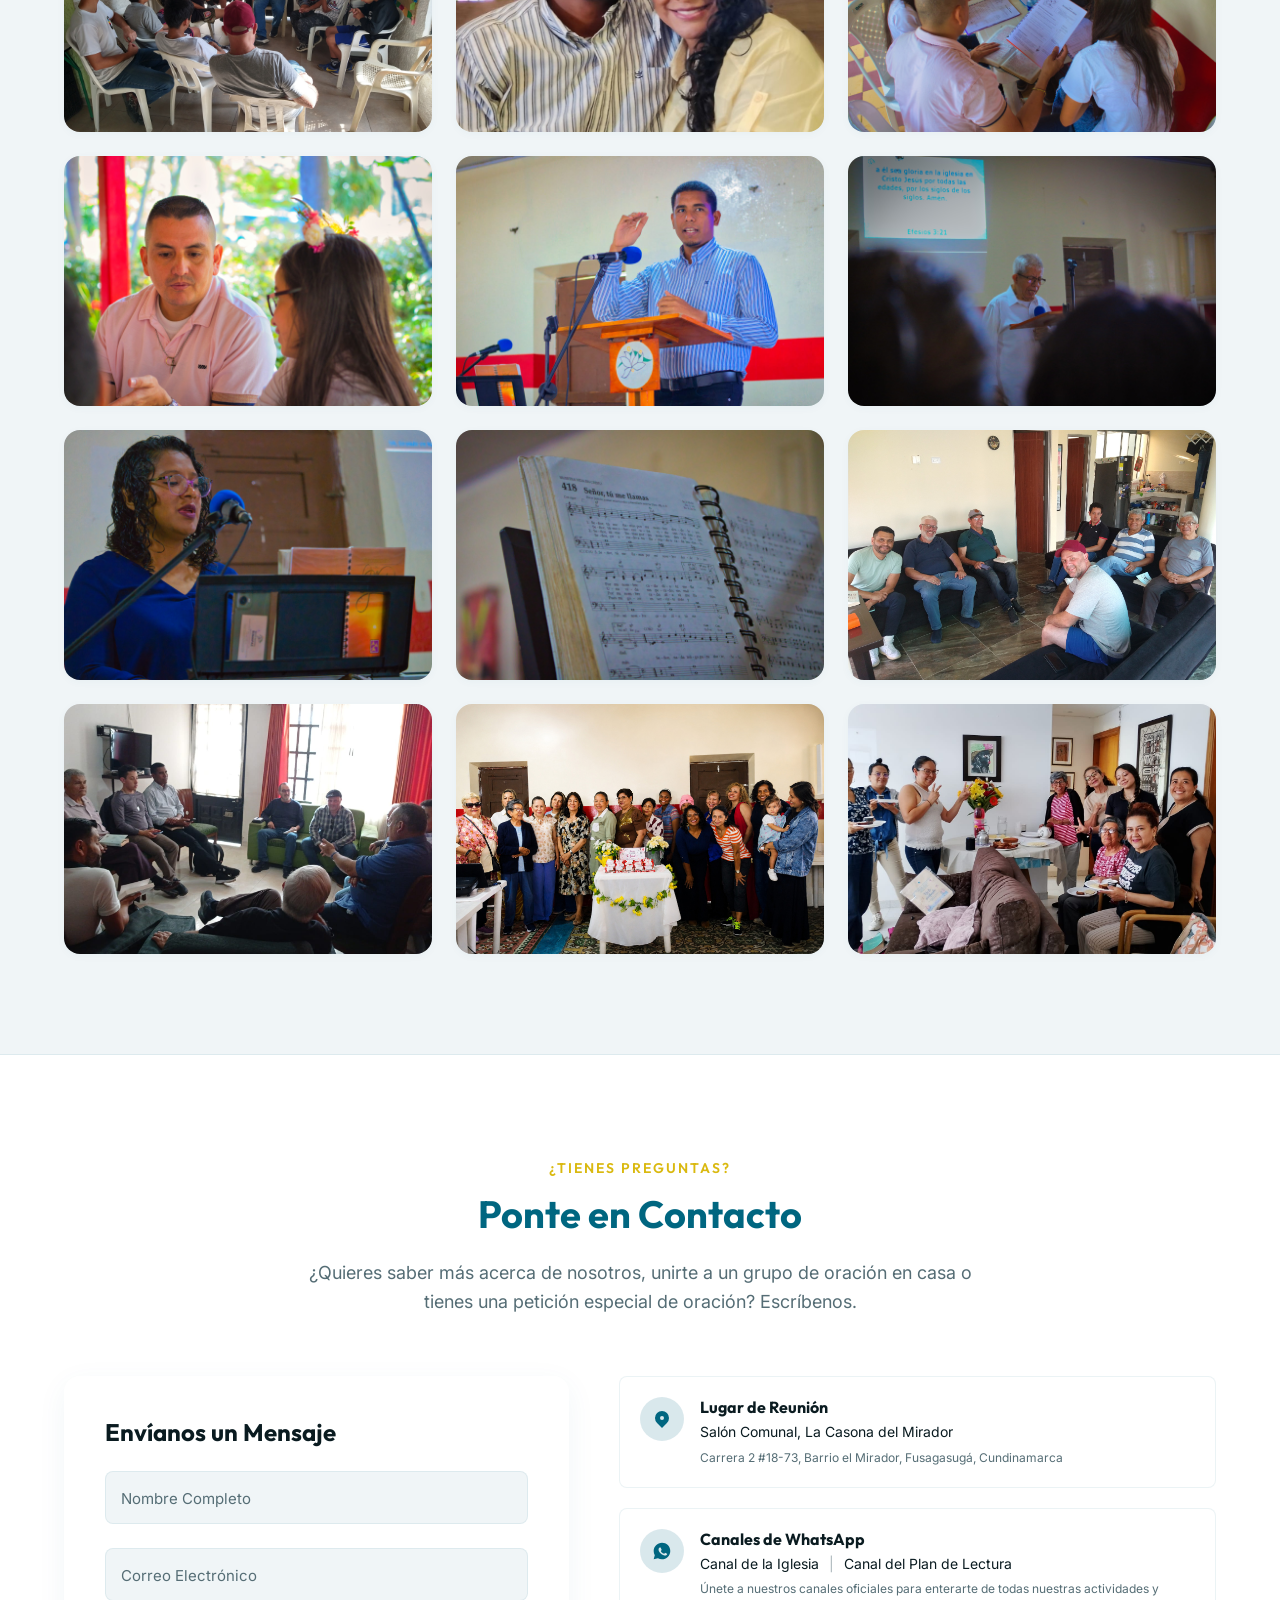
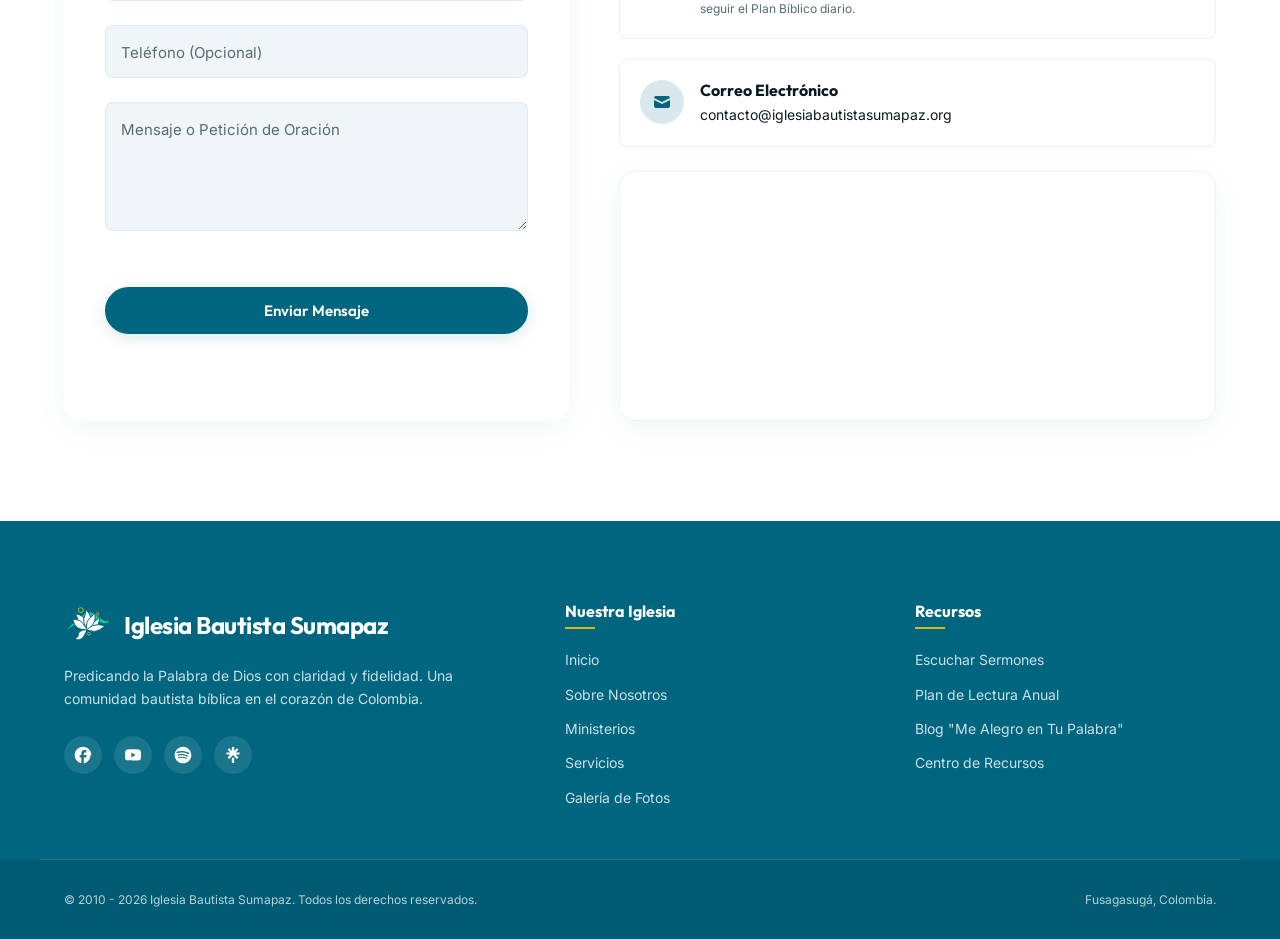
==== commit b57dd004: "Add recursos.html page and enhance app.js for header behavior and toast notifications - Created a ne" ====
--- a/index.html
+++ b/index.html
@@ -118,7 +118,7 @@
                     <li><a href="#ministerios" class="nav-link">Ministerios</a></li>
                     <li><a href="#servicios" class="nav-link">Servicios</a></li>
                     <li><a href="#plan-biblico" class="nav-link">Plan Bíblico</a></li>
-                    <li><a href="#aplicaciones" class="nav-link">Aplicaciones</a></li>
+                    <li><a href="#recursos" class="nav-link">Recursos</a></li>
                     <li><a href="#galeria" class="nav-link">Galería</a></li>
                     <li><a href="#contacto" class="nav-link">Contacto</a></li>
                 </ul>
@@ -692,14 +692,14 @@
             </div>
         </section>
 
-        <!-- Mobile Apps Section (Aplicaciones) -->
-        <section id="aplicaciones" class="apps-section">
+        <!-- Resources Hub Section (Recursos) -->
+        <section id="recursos" class="apps-section">
             <div class="container">
                 <div class="section-header">
                     <span class="section-subtitle">Recursos Digitales</span>
-                    <h2 class="section-title">Nuestras Aplicaciones Móviles</h2>
-                    <p class="section-desc">Lleva la Palabra de Dios y la vida de nuestra comunidad en tu dispositivo
-                        móvil con nuestras aplicaciones dedicadas.</p>
+                    <h2 class="section-title">Herramientas y Recursos</h2>
+                    <p class="section-desc">Explora nuestras aplicaciones móviles, el himnario interactivo y divertidos
+                        juegos bíblicos creados para el crecimiento espiritual y la edificación de la iglesia.</p>
                 </div>
 
                 <div class="apps-grid">
@@ -715,9 +715,11 @@
                                                 d="M12 3L2 12h3v8h14v-8h3L12 3zm0 6a3 3 0 110 6 3 3 0 010-6z" />
                                         </svg>
                                     </div>
-                                    <span class="badge badge-app">Iglesia</span>
-                                </div>
-                                <h3>App Iglesia Bautista Sumapaz</h3>
+                                    <div class="app-title-group">
+                                        <span class="badge badge-app">Principal</span>
+                                        <h3 class="app-title">App Iglesia Bautista Sumapaz</h3>
+                                    </div>
+                                </div>
                                 <p class="app-description">Nuestra aplicación móvil oficial te mantiene conectado con
                                     toda la actividad de la iglesia. Accede a los últimos anuncios en tiempo real,
                                     reproduce los sermones en audio del Spotify podcast y busca himnos de forma
@@ -763,9 +765,11 @@
                                                 d="M12 6.253v13m0-13C10.832 5.477 9.246 5 7.5 5S4.168 5.477 3 6.253v13C4.168 18.477 5.754 18 7.5 18s3.332.477 4.5 1.253m0-13C13.168 5.477 14.754 5 16.5 5c1.747 0 3.332.477 4.5 1.253v13C19.832 18.477 18.247 18 16.5 18c-1.746 0-3.332.477-4.5 1.253" />
                                         </svg>
                                     </div>
-                                    <span class="badge badge-app-plan">Lectura</span>
-                                </div>
-                                <h3>App "Me Alegro en Tu Palabra"</h3>
+                                    <div class="app-title-group">
+                                        <span class="badge badge-app-plan">Plan de Lectura</span>
+                                        <h3 class="app-title">App "Me Alegro en Tu Palabra"</h3>
+                                    </div>
+                                </div>
                                 <p class="app-description">Lleva tu plan diario de lectura de la Biblia a todas partes.
                                     Marca las porciones leídas cada día para llevar un control de tu progreso mensual y
                                     accede de forma rápida al texto bíblico y reflexiones correspondientes de cada día
@@ -806,6 +810,44 @@
                                         style="background-image: url('assets/app_screenshot_plan.jpg');"></div>
                                 </div>
                             </div>
+                        </div>
+                    </div>
+                </div>
+
+                <!-- Resources Portal Showcase Banner -->
+                <div class="resources-portal-banner card-glass shadow-premium">
+                    <div class="resources-portal-inner">
+                        <div class="resources-portal-left">
+                            <div class="resources-portal-icon-wrapper">
+                                <svg xmlns="http://www.w3.org/2000/svg" fill="none" viewBox="0 0 24 24" stroke="currentColor">
+                                    <path stroke-linecap="round" stroke-linejoin="round" stroke-width="2" d="M19 11H5m14 0a2 2 0 012 2v6a2 2 0 01-2 2H5a2 2 0 01-2-2v-6a2 2 0 012-2m14 0V9a2 2 0 00-2-2M5 11V9a2 2 0 012-2m0 0V5a2 2 0 012-2h6a2 2 0 012 2v2M7 7h10" />
+                                </svg>
+                            </div>
+                            <div class="resources-portal-content">
+                                <div class="resources-portal-header-tags">
+                                    <span class="declaracion-badge" style="margin-bottom: 0;">✨ Centro de Recursos</span>
+                                    <span class="portal-category-chip">Himnario Digital • Juegos Bíblicos • Apps</span>
+                                </div>
+                                <h3 class="resources-portal-title">¿Buscas el Himnario Cristiano o Juegos Bíblicos?</h3>
+                                <p class="resources-portal-desc">
+                                    Accede al himnario <em>Celebremos Su Gloria</em> en línea con más de 600 himnos y audios, y disfruta en familia del concurso <em>¿Quién quiere ser Biblionario? (Edición Pentateuco)</em>.
+                                </p>
+                                <div class="resources-portal-pills">
+                                    <span class="resources-portal-pill"><span class="pill-dot"></span> Himnario Web (PWA)</span>
+                                    <span class="resources-portal-pill"><span class="pill-dot"></span> Biblionario: Pentateuco</span>
+                                    <span class="resources-portal-pill"><span class="pill-dot"></span> 3 Apps Android (APK)</span>
+                                </div>
+                            </div>
+                        </div>
+                        <div class="resources-portal-right">
+                            <a href="recursos.html" class="btn btn-primary" style="padding: 14px 28px; white-space: nowrap; gap: 8px;">
+                                <span>Explorar Recursos</span>
+                                <svg xmlns="http://www.w3.org/2000/svg" width="18" height="18" viewBox="0 0 24 24" fill="none" stroke="currentColor" stroke-width="2" stroke-linecap="round" stroke-linejoin="round">
+                                    <line x1="5" y1="12" x2="19" y2="12"></line>
+                                    <polyline points="12 5 19 12 12 19"></polyline>
+                                </svg>
+                            </a>
+                            <span class="resources-portal-note">100% gratuito y sin publicidad</span>
                         </div>
                     </div>
                 </div>
@@ -1258,7 +1300,7 @@
                             rel="noopener noreferrer">Plan de Lectura Anual</a></li>
                     <li><a href="https://mealegroentupalabra.wordpress.com/" target="_blank"
                             rel="noopener noreferrer">Blog "Me Alegro en Tu Palabra"</a></li>
-                    <li><a href="#aplicaciones">Aplicaciones Móviles</a></li>
+                    <li><a href="recursos.html">Centro de Recursos</a></li>
                 </ul>
             </div>
         </div>
--- a/css/styles.css
+++ b/css/styles.css
@@ -330,12 +330,21 @@
     transition: all var(--transition-normal);
 }
 
-.main-header.scrolled {
+.main-header.scrolled,
+.main-header.header-solid {
     height: 70px;
-    background: var(--surface-glass);
-    backdrop-filter: blur(16px);
-    box-shadow: var(--shadow-sm);
-    border-bottom: 1px solid var(--border-color);
+    background: rgba(255, 255, 255, 0.94);
+    backdrop-filter: blur(20px);
+    -webkit-backdrop-filter: blur(20px);
+    box-shadow: 0 4px 20px rgba(0, 50, 70, 0.08), 0 1px 3px rgba(0, 0, 0, 0.04);
+    border-bottom: 1px solid rgba(0, 102, 128, 0.12);
+}
+
+[data-theme="dark"] .main-header.scrolled,
+[data-theme="dark"] .main-header.header-solid {
+    background: rgba(14, 24, 28, 0.94);
+    box-shadow: 0 4px 25px rgba(0, 0, 0, 0.5);
+    border-bottom: 1px solid rgba(255, 255, 255, 0.08);
 }
 
 .nav-container {
@@ -379,11 +388,13 @@
     transition: color var(--transition-normal);
 }
 
-.main-header.scrolled .logo-text {
+.main-header.scrolled .logo-text,
+.main-header.header-solid .logo-text {
     color: var(--primary);
 }
 
-[data-theme="dark"] .main-header.scrolled .logo-text {
+[data-theme="dark"] .main-header.scrolled .logo-text,
+[data-theme="dark"] .main-header.header-solid .logo-text {
     color: #ffffff;
 }
 
@@ -420,12 +431,24 @@
     color: #ffffff;
 }
 
-.main-header.scrolled .nav-link {
+.main-header.scrolled .nav-link,
+.main-header.header-solid .nav-link {
     color: var(--text-color);
-}
-
-.main-header.scrolled .nav-link:hover {
-    color: var(--accent);
+    font-weight: 600;
+}
+
+.main-header.scrolled .nav-link:hover,
+.main-header.scrolled .nav-link.active,
+.main-header.header-solid .nav-link:hover,
+.main-header.header-solid .nav-link.active {
+    color: var(--primary);
+}
+
+[data-theme="dark"] .main-header.scrolled .nav-link:hover,
+[data-theme="dark"] .main-header.scrolled .nav-link.active,
+[data-theme="dark"] .main-header.header-solid .nav-link:hover,
+[data-theme="dark"] .main-header.header-solid .nav-link.active {
+    color: var(--gold);
 }
 
 /* Active Nav Underline */
@@ -448,6 +471,12 @@
     transform-origin: left;
 }
 
+.main-header.scrolled .nav-link.active::after,
+.main-header.header-solid .nav-link.active::after {
+    height: 2.5px;
+    background-color: var(--gold);
+}
+
 .mobile-nav-cta {
     display: none;
 }
@@ -475,12 +504,14 @@
     transition: background-color var(--transition-fast), color var(--transition-fast);
 }
 
-.main-header.scrolled .theme-toggle {
+.main-header.scrolled .theme-toggle,
+.main-header.header-solid .theme-toggle {
     color: var(--text-color);
     background-color: rgba(0, 0, 0, 0.04);
 }
 
-[data-theme="dark"] .main-header.scrolled .theme-toggle {
+[data-theme="dark"] .main-header.scrolled .theme-toggle,
+[data-theme="dark"] .main-header.header-solid .theme-toggle {
     background-color: rgba(255, 255, 255, 0.05);
 }
 
@@ -1647,7 +1678,10 @@
    12. GALLERY SECTION
    ---------------------------------------------------- */
 .gallery-section {
-    background-color: var(--surface);
+    background-color: var(--bg-color);
+    border-top: 1px solid var(--border-color);
+    border-bottom: 1px solid var(--border-color);
+    position: relative;
 }
 
 .gallery-controls {
@@ -1663,9 +1697,10 @@
     border-radius: var(--radius-round);
     font-size: 14px;
     font-weight: 500;
-    background-color: var(--bg-color);
+    background-color: var(--surface-card);
     border: 1px solid var(--border-color);
-    color: var(--text-muted);
+    color: var(--text-color);
+    box-shadow: 0 1px 4px rgba(0, 0, 0, 0.04);
     transition: all var(--transition-normal);
 }
 
@@ -1769,7 +1804,7 @@
    13. CONTACT & LOCATION SECTION
    ---------------------------------------------------- */
 .contact-section {
-    background-color: var(--bg-color);
+    background-color: var(--surface);
 }
 
 .contact-grid {
@@ -2442,12 +2477,192 @@
    ---------------------------------------------------- */
 .apps-section {
     background-color: var(--surface);
+    border-top: 1px solid var(--border-color);
+    position: relative;
 }
 
 .apps-grid {
     display: grid;
     grid-template-columns: repeat(2, 1fr);
     gap: 40px;
+}
+
+.apps-stack-list {
+    display: flex;
+    flex-direction: column;
+    gap: 36px;
+}
+
+.apps-stack-list .app-card {
+    padding: 44px 52px;
+}
+
+.apps-stack-list .app-card-body {
+    gap: 48px;
+}
+
+.apps-stack-list .app-screenshot-column {
+    width: 210px;
+}
+
+.apps-stack-list .phone-mockup {
+    width: 195px;
+    height: 400px;
+}
+
+/* Resources Portal Showcase Banner (Page Index) */
+.resources-portal-banner {
+    margin-top: 48px;
+    background: linear-gradient(135deg, rgba(0, 102, 128, 0.05) 0%, rgba(220, 187, 17, 0.09) 100%), var(--surface-card);
+    border: 1.5px solid rgba(220, 187, 17, 0.35);
+    border-radius: var(--radius-lg);
+    padding: 34px 40px;
+    box-shadow: 0 10px 30px rgba(0, 0, 0, 0.04);
+    position: relative;
+    overflow: hidden;
+    transition: all var(--transition-normal);
+}
+
+.resources-portal-banner::before {
+    content: '';
+    position: absolute;
+    top: 0;
+    left: 0;
+    width: 5px;
+    height: 100%;
+    background: linear-gradient(180deg, var(--gold) 0%, var(--primary) 100%);
+    border-top-left-radius: var(--radius-lg);
+    border-bottom-left-radius: var(--radius-lg);
+}
+
+.resources-portal-banner:hover {
+    border-color: var(--gold);
+    box-shadow: 0 14px 40px var(--gold-glow);
+    transform: translateY(-2px);
+}
+
+[data-theme="dark"] .resources-portal-banner {
+    background: linear-gradient(135deg, rgba(0, 102, 128, 0.25) 0%, rgba(220, 187, 17, 0.12) 100%), var(--surface-card);
+    border-color: rgba(220, 187, 17, 0.3);
+    box-shadow: 0 10px 30px rgba(0, 0, 0, 0.25);
+}
+
+.resources-portal-inner {
+    display: flex;
+    align-items: center;
+    justify-content: space-between;
+    gap: 32px;
+}
+
+.resources-portal-left {
+    display: flex;
+    align-items: flex-start;
+    gap: 22px;
+    flex: 1;
+}
+
+.resources-portal-icon-wrapper {
+    width: 60px;
+    height: 60px;
+    border-radius: var(--radius-md);
+    background: linear-gradient(135deg, rgba(220, 187, 17, 0.18) 0%, rgba(0, 102, 128, 0.12) 100%);
+    border: 1px solid rgba(220, 187, 17, 0.35);
+    color: var(--gold);
+    display: flex;
+    align-items: center;
+    justify-content: center;
+    flex-shrink: 0;
+    box-shadow: 0 4px 14px rgba(220, 187, 17, 0.12);
+}
+
+.resources-portal-icon-wrapper svg {
+    width: 30px;
+    height: 30px;
+}
+
+.resources-portal-content {
+    flex: 1;
+}
+
+.resources-portal-header-tags {
+    display: flex;
+    align-items: center;
+    gap: 12px;
+    margin-bottom: 8px;
+    flex-wrap: wrap;
+}
+
+.portal-category-chip {
+    font-size: 12px;
+    font-weight: 600;
+    color: var(--text-muted);
+    letter-spacing: 0.3px;
+}
+
+.resources-portal-title {
+    font-family: var(--font-heading);
+    font-size: 22px;
+    font-weight: 700;
+    color: var(--text-color);
+    margin-bottom: 8px;
+    letter-spacing: -0.3px;
+    line-height: 1.3;
+}
+
+.resources-portal-desc {
+    font-size: 15px;
+    color: var(--text-muted);
+    line-height: 1.55;
+    margin-bottom: 14px;
+    max-width: 680px;
+}
+
+.resources-portal-pills {
+    display: flex;
+    flex-wrap: wrap;
+    gap: 8px;
+}
+
+.resources-portal-pill {
+    display: inline-flex;
+    align-items: center;
+    gap: 6px;
+    font-size: 12.5px;
+    font-weight: 500;
+    color: var(--text-color);
+    background-color: var(--bg-color);
+    padding: 4px 12px;
+    border-radius: var(--radius-round);
+    border: 1px solid var(--border-color);
+}
+
+.resources-portal-pill .pill-dot {
+    width: 6px;
+    height: 6px;
+    border-radius: 50%;
+    background-color: var(--accent);
+}
+
+.resources-portal-pill:nth-child(2) .pill-dot {
+    background-color: var(--gold);
+}
+
+.resources-portal-pill:nth-child(3) .pill-dot {
+    background-color: var(--primary);
+}
+
+.resources-portal-right {
+    flex-shrink: 0;
+    display: flex;
+    flex-direction: column;
+    align-items: center;
+    gap: 8px;
+}
+
+.resources-portal-note {
+    font-size: 12px;
+    color: var(--text-muted);
+    font-weight: 500;
 }
 
 .app-card {
@@ -2522,25 +2737,26 @@
 
 .app-card-header {
     display: flex;
-    justify-content: space-between;
-    align-items: center;
-    margin-bottom: 24px;
+    align-items: center;
+    gap: 18px;
+    margin-bottom: 22px;
 }
 
 .app-icon-wrapper {
-    width: 64px;
-    height: 64px;
+    width: 60px;
+    height: 60px;
     border-radius: var(--radius-md);
     background-color: var(--primary-glow);
     color: var(--primary);
     display: flex;
     align-items: center;
     justify-content: center;
+    flex-shrink: 0;
     transition: transform var(--transition-normal), background-color var(--transition-normal), color var(--transition-normal);
 }
 
 .app-card:hover .app-icon-wrapper {
-    transform: scale(1.1) rotate(5deg);
+    transform: scale(1.08) rotate(4deg);
     background-color: var(--primary);
     color: #ffffff;
 }
@@ -2556,8 +2772,20 @@
 }
 
 .app-icon-wrapper svg {
-    width: 32px;
-    height: 32px;
+    width: 30px;
+    height: 30px;
+}
+
+.app-title-group {
+    display: flex;
+    flex-direction: column;
+    align-items: flex-start;
+    gap: 6px;
+    flex: 1;
+}
+
+.app-title-group .badge {
+    margin-bottom: 0;
 }
 
 .badge-app {
@@ -2575,10 +2803,14 @@
     color: var(--gold);
 }
 
+.app-title-group .app-title,
 .app-card h3 {
-    font-size: 26px;
-    margin-bottom: 16px;
+    font-size: 22px;
+    font-family: var(--font-heading);
+    font-weight: 700;
+    margin: 0;
     color: var(--text-color);
+    line-height: 1.25;
 }
 
 .app-description {
@@ -2645,6 +2877,483 @@
     font-size: 12px;
     color: var(--text-muted);
     text-align: center;
+}
+
+/* ----------------------------------------------------
+   17.6. RESOURCES HUB & RECURSOS PAGE
+   ---------------------------------------------------- */
+/* Modern Bento Grid Layout for Homepage Recursos Section */
+.resources-bento-grid {
+    display: grid;
+    grid-template-columns: 1.25fr 0.75fr;
+    gap: 28px;
+}
+
+.bento-himnario-card {
+    background: linear-gradient(135deg, rgba(0, 102, 128, 0.06) 0%, rgba(20, 198, 155, 0.06) 100%), var(--surface-card);
+    border: 1px solid var(--border-color);
+    border-radius: var(--radius-lg);
+    padding: 36px 36px 36px 40px;
+    display: flex;
+    gap: 28px;
+    align-items: center;
+    position: relative;
+    overflow: hidden;
+    transition: all var(--transition-normal);
+}
+
+.bento-himnario-card:hover {
+    transform: translateY(-4px);
+    box-shadow: var(--shadow-lg);
+    border-color: rgba(0, 102, 128, 0.25);
+}
+
+[data-theme="dark"] .bento-himnario-card {
+    background: linear-gradient(135deg, rgba(0, 102, 128, 0.2) 0%, rgba(20, 198, 155, 0.1) 100%), var(--surface-card);
+    border-color: rgba(255, 255, 255, 0.08);
+}
+
+[data-theme="dark"] .bento-himnario-card:hover {
+    border-color: rgba(20, 198, 155, 0.35);
+}
+
+.bento-himnario-info {
+    flex: 1;
+    display: flex;
+    flex-direction: column;
+}
+
+.bento-mockup-wrap {
+    flex-shrink: 0;
+    width: 140px;
+    display: flex;
+    justify-content: center;
+}
+
+.bento-phone-mockup {
+    width: 135px;
+    height: 275px;
+    border-radius: 22px;
+    border: 5px solid #1e2d33;
+    background: #000;
+    box-shadow: 0 10px 24px rgba(0, 0, 0, 0.35);
+    overflow: hidden;
+    position: relative;
+    transition: transform var(--transition-slow);
+}
+
+.bento-himnario-card:hover .bento-phone-mockup {
+    transform: translateY(-6px) rotate(-1.5deg);
+}
+
+.bento-phone-screen {
+    width: 100%;
+    height: 100%;
+    background-size: cover;
+    background-position: top center;
+    border-radius: 16px;
+}
+
+.bento-game-card {
+    background: linear-gradient(135deg, rgba(220, 187, 17, 0.08) 0%, rgba(0, 102, 128, 0.04) 100%), var(--surface-card);
+    border: 1px solid rgba(220, 187, 17, 0.3);
+    border-radius: var(--radius-lg);
+    padding: 36px 32px;
+    display: flex;
+    flex-direction: column;
+    position: relative;
+    overflow: hidden;
+    transition: all var(--transition-normal);
+}
+
+.bento-game-card:hover {
+    transform: translateY(-4px);
+    box-shadow: 0 12px 36px var(--gold-glow);
+    border-color: var(--gold);
+}
+
+[data-theme="dark"] .bento-game-card {
+    background: linear-gradient(135deg, rgba(220, 187, 17, 0.15) 0%, rgba(0, 102, 128, 0.12) 100%), var(--surface-card);
+    border-color: rgba(220, 187, 17, 0.25);
+}
+
+.bento-apps-banner {
+    grid-column: 1 / -1;
+    background: var(--surface-card);
+    border: 1px solid var(--border-color);
+    border-radius: var(--radius-lg);
+    padding: 32px 40px;
+    display: flex;
+    align-items: center;
+    justify-content: space-between;
+    gap: 32px;
+    transition: all var(--transition-normal);
+    box-shadow: var(--shadow-sm);
+}
+
+.bento-apps-banner:hover {
+    box-shadow: var(--shadow-md);
+    border-color: rgba(0, 102, 128, 0.2);
+}
+
+[data-theme="dark"] .bento-apps-banner {
+    border-color: rgba(255, 255, 255, 0.08);
+}
+
+.bento-apps-banner-left {
+    flex: 1;
+}
+
+.bento-apps-banner-right {
+    display: flex;
+    align-items: center;
+    gap: 14px;
+    flex-shrink: 0;
+}
+
+.bento-app-chip {
+    display: inline-flex;
+    align-items: center;
+    gap: 8px;
+    padding: 10px 16px;
+    border-radius: var(--radius-md);
+    background: var(--bg-color);
+    border: 1px solid var(--border-color);
+    font-size: 13px;
+    font-weight: 600;
+    color: var(--text-color);
+    transition: all var(--transition-fast);
+}
+
+.bento-app-chip:hover {
+    border-color: var(--primary);
+    color: var(--primary);
+    background-color: var(--surface);
+    transform: translateY(-2px);
+}
+
+.resources-hub-grid {
+    display: grid;
+    grid-template-columns: repeat(3, 1fr);
+    gap: 30px;
+}
+
+.resource-portal-card {
+    background: var(--surface-card);
+    border: 1px solid var(--border-color);
+    border-radius: var(--radius-lg);
+    padding: 36px 28px;
+    display: flex;
+    flex-direction: column;
+    position: relative;
+    overflow: hidden;
+    transition: transform var(--transition-normal), box-shadow var(--transition-normal), border-color var(--transition-normal);
+}
+
+.resource-portal-card:hover {
+    transform: translateY(-8px);
+    box-shadow: var(--shadow-lg);
+    border-color: rgba(0, 102, 128, 0.25);
+}
+
+[data-theme="dark"] .resource-portal-card:hover {
+    border-color: rgba(20, 198, 155, 0.3);
+}
+
+.resource-portal-card .card-top {
+    display: flex;
+    align-items: center;
+    justify-content: space-between;
+    margin-bottom: 20px;
+}
+
+.resource-portal-icon {
+    width: 60px;
+    height: 60px;
+    border-radius: var(--radius-md);
+    display: flex;
+    align-items: center;
+    justify-content: center;
+    font-size: 28px;
+    background: var(--primary-glow);
+    color: var(--primary);
+    transition: transform var(--transition-normal), background var(--transition-normal), color var(--transition-normal);
+}
+
+.resource-portal-card:hover .resource-portal-icon {
+    transform: scale(1.08) rotate(4deg);
+    background: var(--primary);
+    color: #ffffff;
+}
+
+.resource-portal-icon.gold-icon {
+    background: var(--gold-glow);
+    color: var(--gold);
+}
+
+.resource-portal-card:hover .resource-portal-icon.gold-icon {
+    background: var(--gold);
+    color: #121815;
+}
+
+.resource-portal-icon.mint-icon {
+    background: hsla(166, 82%, 43%, 0.15);
+    color: var(--accent);
+}
+
+.resource-portal-card:hover .resource-portal-icon.mint-icon {
+    background: var(--accent);
+    color: #081013;
+}
+
+.resource-portal-card h3 {
+    font-size: 22px;
+    margin-bottom: 12px;
+    color: var(--text-color);
+}
+
+.resource-portal-card p {
+    font-size: 15px;
+    color: var(--text-muted);
+    line-height: 1.6;
+    margin-bottom: 24px;
+    flex-grow: 1;
+}
+
+.resource-portal-links {
+    display: flex;
+    flex-direction: column;
+    gap: 10px;
+}
+
+/* Dedicated Recursos Page Styles */
+.resources-page-hero {
+    padding: 135px 0 50px;
+    background: radial-gradient(circle at top right, hsla(192, 100%, 25%, 0.08), transparent 70%),
+                radial-gradient(circle at bottom left, hsla(50, 86%, 46%, 0.06), transparent 60%);
+    text-align: center;
+    position: relative;
+    border-bottom: 1px solid var(--border-color);
+}
+
+.resources-filter-container {
+    display: flex;
+    justify-content: center;
+    flex-wrap: wrap;
+    gap: 12px;
+    margin: 36px auto 0;
+    max-width: 800px;
+}
+
+.resource-filter-btn {
+    padding: 10px 22px;
+    border-radius: var(--radius-round);
+    border: 1px solid var(--border-color);
+    background: var(--surface-card);
+    color: var(--text-color);
+    font-weight: 600;
+    font-size: 14px;
+    cursor: pointer;
+    display: inline-flex;
+    align-items: center;
+    gap: 8px;
+    box-shadow: 0 1px 4px rgba(0, 0, 0, 0.04);
+    transition: all var(--transition-fast);
+}
+
+.resource-filter-btn:hover {
+    border-color: var(--primary);
+    color: var(--primary);
+    transform: translateY(-2px);
+}
+
+.resource-filter-btn.active {
+    background: var(--primary);
+    color: #ffffff;
+    border-color: var(--primary);
+    box-shadow: 0 4px 14px var(--primary-glow);
+}
+
+[data-theme="dark"] .resource-filter-btn.active {
+    background: var(--accent);
+    color: #081013;
+    border-color: var(--accent);
+    box-shadow: 0 4px 14px rgba(20, 198, 155, 0.3);
+}
+
+/* Resource sections on recursos.html */
+.resource-category-section {
+    padding: 70px 0;
+    border-bottom: 1px solid var(--border-color);
+    transition: opacity var(--transition-normal), transform var(--transition-normal);
+}
+
+.resource-category-section:nth-of-type(even) {
+    background-color: var(--bg-color);
+}
+
+.resource-category-section:nth-of-type(odd) {
+    background-color: var(--surface);
+}
+
+.resource-category-section.hidden {
+    display: none;
+}
+
+.category-badge-header {
+    display: inline-flex;
+    align-items: center;
+    gap: 8px;
+    padding: 6px 14px;
+    border-radius: var(--radius-round);
+    font-size: 13px;
+    font-weight: 700;
+    text-transform: uppercase;
+    letter-spacing: 0.5px;
+    margin-bottom: 12px;
+}
+
+/* Featured Himnario & PWA Banner */
+.himnario-hero-card {
+    background: linear-gradient(135deg, rgba(0, 102, 128, 0.08) 0%, rgba(20, 198, 155, 0.08) 100%), var(--surface-card);
+    border: 1px solid rgba(0, 102, 128, 0.15);
+    border-radius: var(--radius-lg);
+    padding: 44px;
+    display: grid;
+    grid-template-columns: 1.2fr 0.8fr;
+    gap: 40px;
+    align-items: center;
+    position: relative;
+    overflow: hidden;
+}
+
+[data-theme="dark"] .himnario-hero-card {
+    background: linear-gradient(135deg, rgba(0, 102, 128, 0.25) 0%, rgba(20, 198, 155, 0.15) 100%), var(--surface-card);
+    border-color: rgba(255, 255, 255, 0.08);
+}
+
+.himnario-preview-box {
+    border-radius: var(--radius-md);
+    overflow: hidden;
+    box-shadow: var(--shadow-lg);
+    border: 3px solid rgba(255, 255, 255, 0.3);
+    background: #000;
+    position: relative;
+    height: 320px;
+}
+
+.himnario-preview-img {
+    width: 100%;
+    height: 100%;
+    object-fit: cover;
+    display: block;
+    transition: transform var(--transition-slow);
+}
+
+.himnario-hero-card:hover .himnario-preview-img {
+    transform: scale(1.03);
+}
+
+/* Biblionario Games Grid */
+.biblionario-header-box {
+    background: radial-gradient(circle at center, hsla(50, 86%, 46%, 0.12), transparent 70%), var(--surface-card);
+    border: 1px solid var(--border-color);
+    border-radius: var(--radius-lg);
+    padding: 36px;
+    text-align: center;
+    margin-bottom: 36px;
+}
+
+.game-editions-grid {
+    display: grid;
+    grid-template-columns: repeat(3, 1fr);
+    gap: 28px;
+}
+
+.game-edition-card {
+    background: var(--surface-card);
+    border: 1px solid var(--border-color);
+    border-radius: var(--radius-md);
+    padding: 28px;
+    display: flex;
+    flex-direction: column;
+    position: relative;
+    transition: all var(--transition-normal);
+}
+
+.game-edition-card.active-edition {
+    border-color: var(--gold);
+    box-shadow: 0 8px 24px var(--gold-glow);
+    background: linear-gradient(180deg, hsla(50, 86%, 46%, 0.06) 0%, var(--surface-card) 100%);
+}
+
+.game-edition-card.active-edition:hover {
+    transform: translateY(-6px);
+    box-shadow: 0 14px 32px var(--gold-glow);
+}
+
+.game-edition-card.coming-soon-edition {
+    opacity: 0.8;
+    border-style: dashed;
+}
+
+.game-edition-card.coming-soon-edition:hover {
+    opacity: 1;
+    transform: translateY(-3px);
+}
+
+.edition-status-badge {
+    position: absolute;
+    top: 18px;
+    right: 18px;
+    padding: 4px 10px;
+    border-radius: var(--radius-round);
+    font-size: 11px;
+    font-weight: 700;
+    text-transform: uppercase;
+}
+
+.status-available {
+    background: var(--gold);
+    color: #121815;
+}
+
+.status-coming {
+    background: rgba(138, 162, 168, 0.2);
+    color: var(--text-muted);
+}
+
+.edition-books-list {
+    display: flex;
+    flex-wrap: wrap;
+    gap: 6px;
+    margin: 16px 0 24px;
+}
+
+.edition-book-tag {
+    font-size: 11px;
+    font-weight: 600;
+    padding: 3px 8px;
+    border-radius: 4px;
+    background: var(--bg-color);
+    color: var(--text-muted);
+    border: 1px solid var(--border-color);
+}
+
+.pwa-instruction-box {
+    margin-top: 32px;
+    padding: 20px 24px;
+    border-radius: var(--radius-md);
+    background: var(--bg-color);
+    border: 1px solid var(--border-color);
+    display: flex;
+    align-items: center;
+    gap: 18px;
+}
+
+.pwa-instruction-icon {
+    font-size: 28px;
+    flex-shrink: 0;
 }
 
 /* ----------------------------------------------------
@@ -2695,7 +3404,10 @@
 
     .main-header.scrolled .hamburger-bar,
     .main-header.scrolled .hamburger-bar::before,
-    .main-header.scrolled .hamburger-bar::after {
+    .main-header.scrolled .hamburger-bar::after,
+    .main-header.header-solid .hamburger-bar,
+    .main-header.header-solid .hamburger-bar::before,
+    .main-header.header-solid .hamburger-bar::after {
         background-color: var(--text-color);
     }
 
@@ -2847,6 +3559,53 @@
         padding: 28px 28px;
         margin-top: 40px;
     }
+
+    .resources-portal-banner {
+        padding: 30px 32px;
+    }
+
+    .resources-portal-inner {
+        flex-direction: column;
+        align-items: flex-start;
+        gap: 24px;
+    }
+
+    .resources-portal-right {
+        width: 100%;
+        align-items: flex-start;
+    }
+
+    .resources-hub-grid {
+        grid-template-columns: 1fr;
+    }
+
+    .resources-bento-grid {
+        grid-template-columns: 1fr;
+    }
+
+    .bento-apps-banner {
+        flex-direction: column;
+        align-items: flex-start;
+        padding: 28px;
+    }
+
+    .bento-apps-banner-right {
+        width: 100%;
+        flex-wrap: wrap;
+    }
+
+    .himnario-hero-card {
+        grid-template-columns: 1fr;
+        padding: 32px;
+    }
+
+    .himnario-preview-box {
+        height: 240px;
+    }
+
+    .game-editions-grid {
+        grid-template-columns: repeat(2, 1fr);
+    }
 }
 
 @media (max-width: 768px) {
@@ -2856,6 +3615,46 @@
     
     .section-title {
         font-size: 32px;
+    }
+
+    .bento-himnario-card {
+        flex-direction: column;
+        padding: 28px 24px;
+        text-align: center;
+    }
+
+    .bento-mockup-wrap {
+        width: 100%;
+        margin-top: 12px;
+    }
+
+    .bento-apps-banner-right {
+        flex-direction: column;
+        width: 100%;
+    }
+
+    .bento-apps-banner-right .btn,
+    .bento-app-chip {
+        width: 100%;
+        justify-content: center;
+    }
+
+    .game-editions-grid {
+        grid-template-columns: 1fr;
+    }
+
+    .pwa-instruction-box {
+        flex-direction: column;
+        text-align: center;
+    }
+
+    .resources-filter-container {
+        gap: 8px;
+    }
+
+    .resource-filter-btn {
+        padding: 8px 16px;
+        font-size: 13px;
     }
     
     /* Declaracion Banner Mobile */
@@ -2879,6 +3678,32 @@
         justify-content: center;
     }
 
+    /* Resources Portal Banner Mobile */
+    .resources-portal-banner {
+        padding: 24px 20px;
+        margin-top: 32px;
+    }
+
+    .resources-portal-left {
+        flex-direction: column;
+        gap: 16px;
+    }
+
+    .resources-portal-right {
+        width: 100%;
+        align-items: stretch;
+    }
+
+    .resources-portal-right .btn {
+        width: 100%;
+        justify-content: center;
+    }
+
+    .resources-portal-note {
+        text-align: center;
+        width: 100%;
+    }
+
     /* Hero layout */
     .hero-title {
         font-size: 36px;
@@ -2952,6 +3777,11 @@
     .app-card-header {
         justify-content: center;
         gap: 16px;
+    }
+
+    .app-title-group {
+        align-items: center;
+        text-align: center;
     }
     
     .app-features {
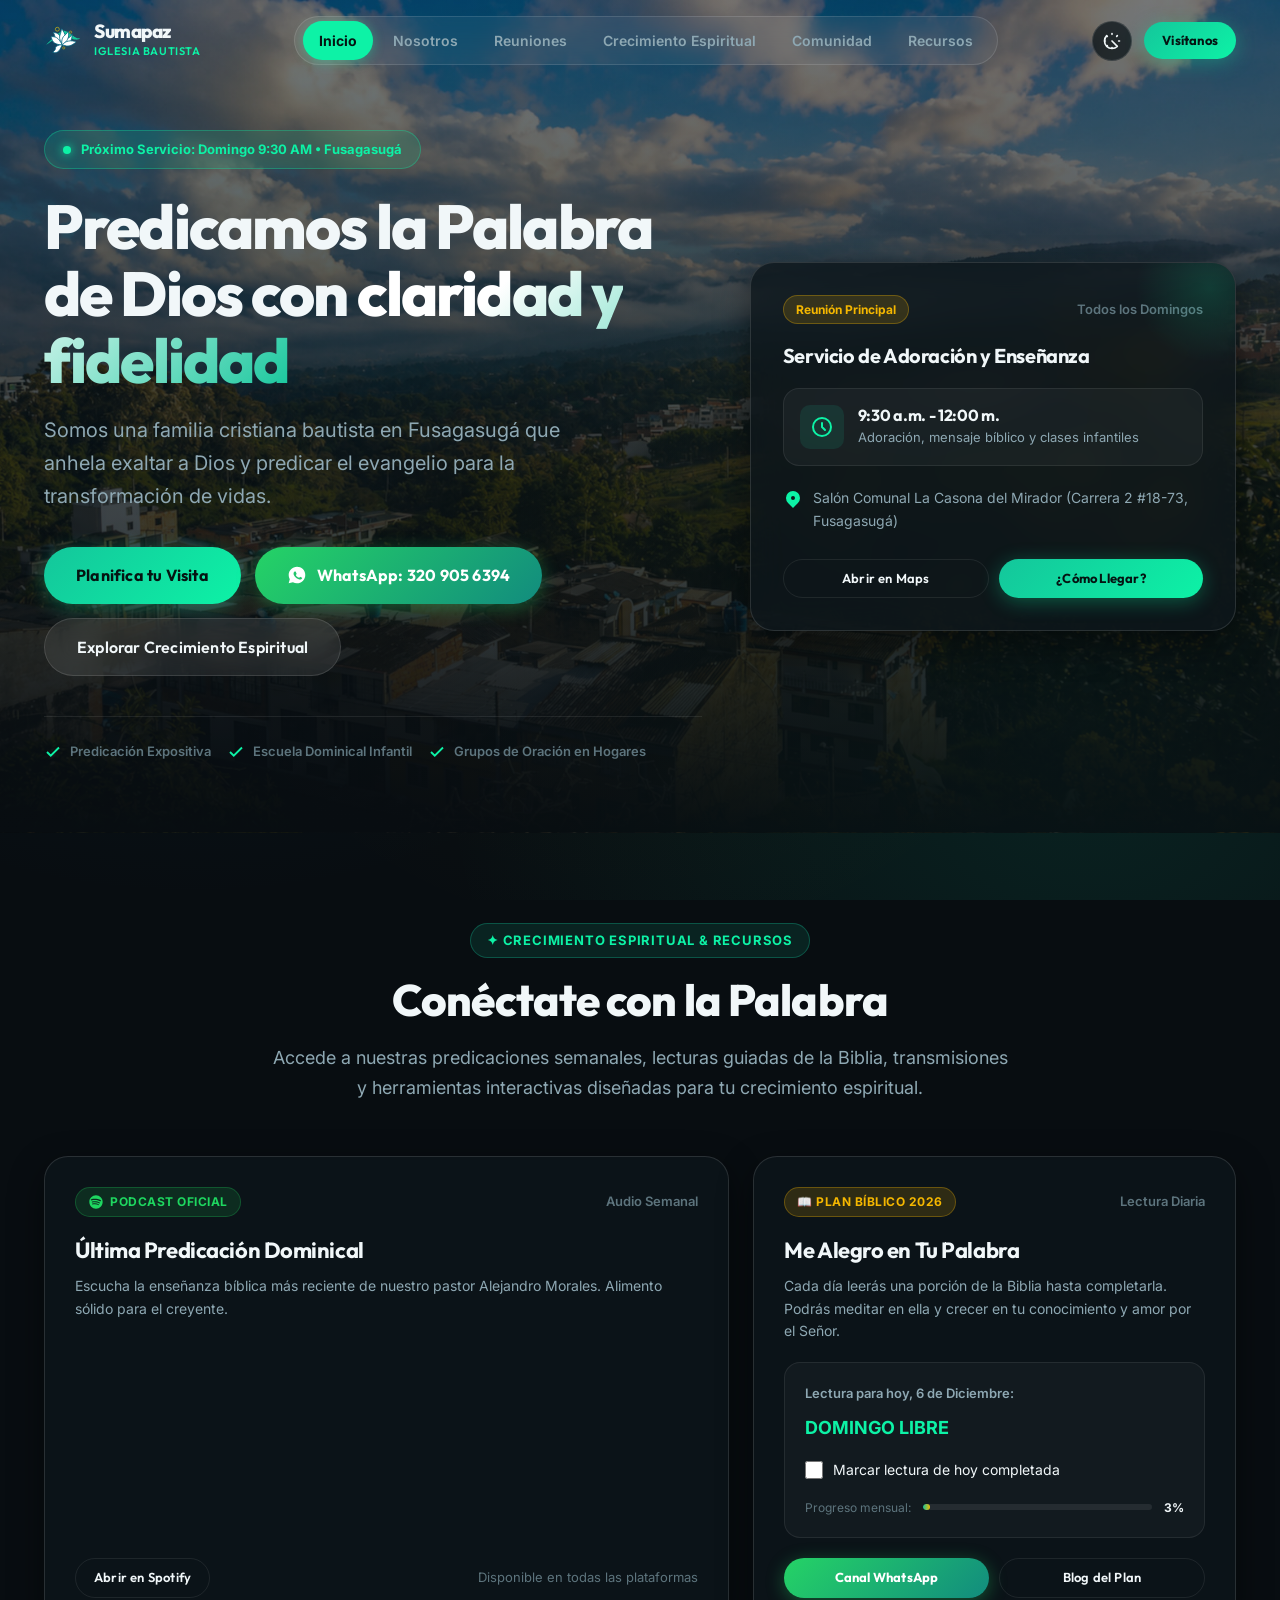
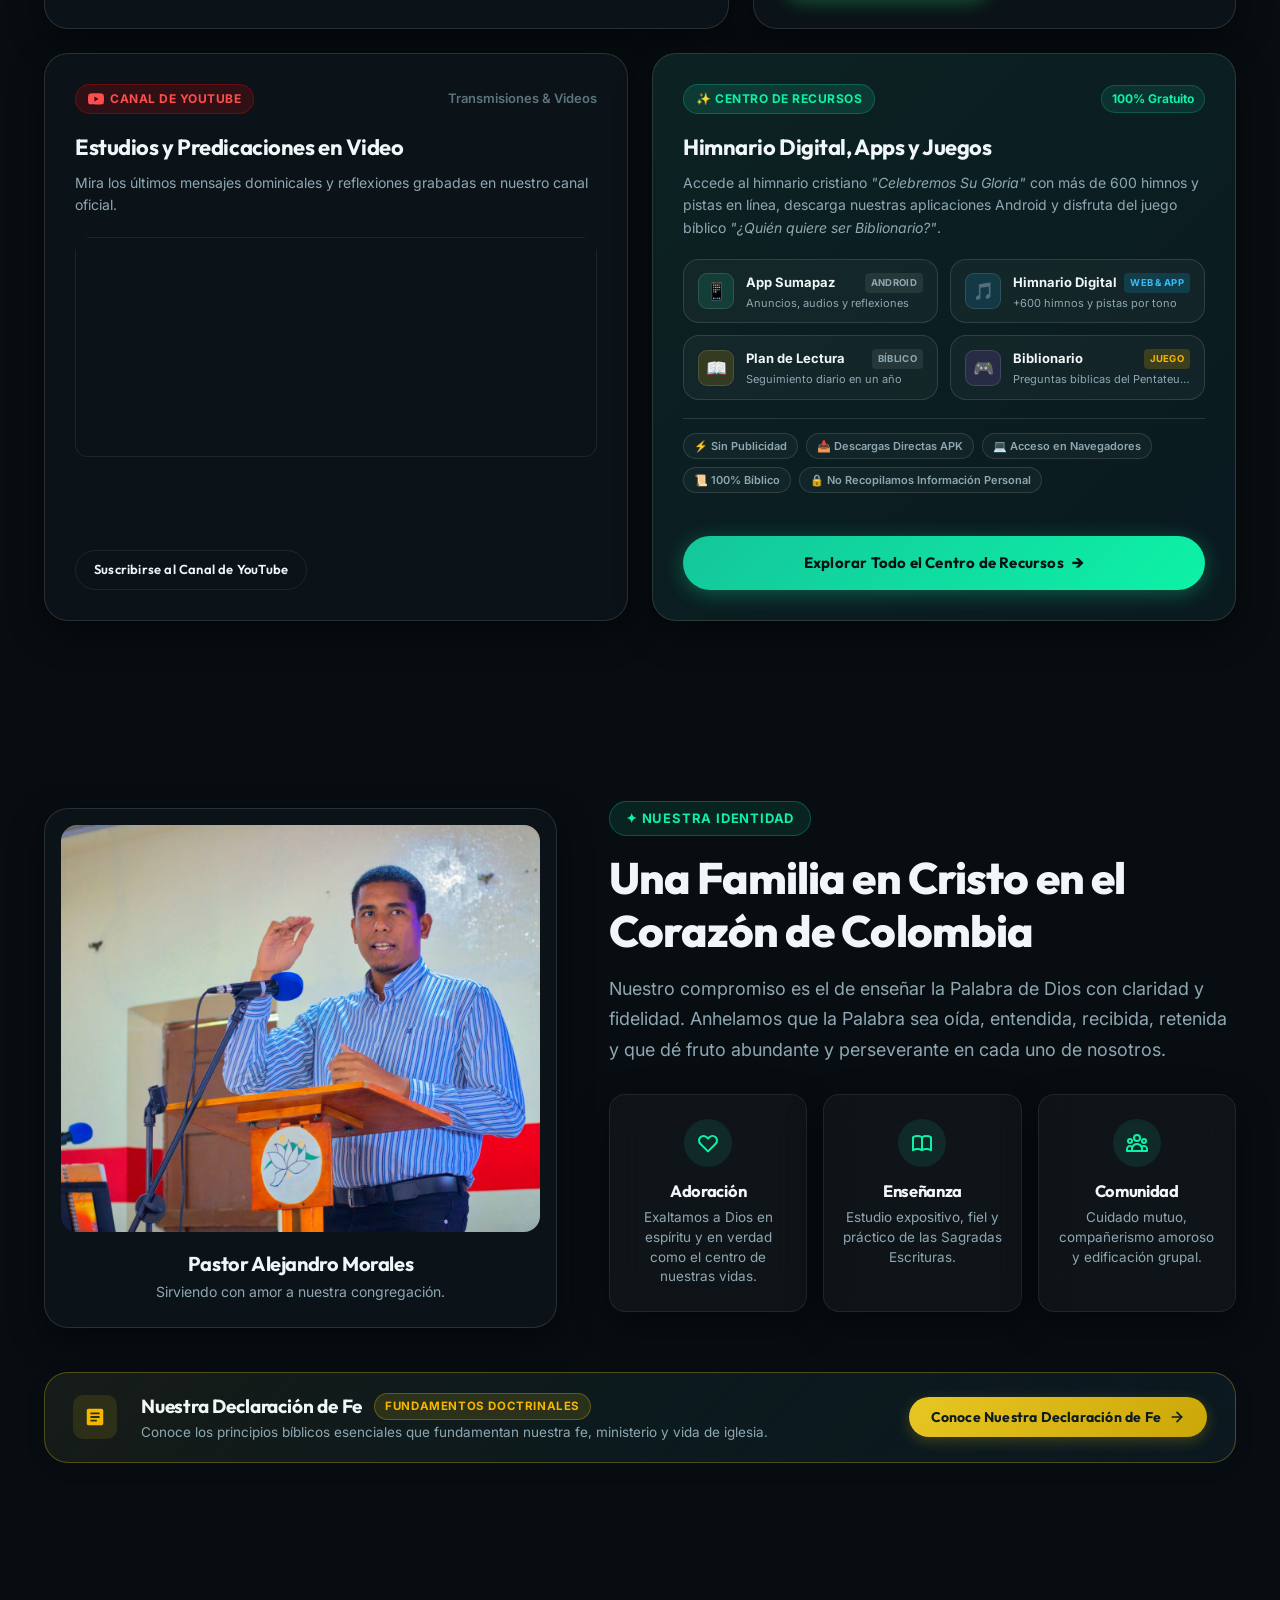
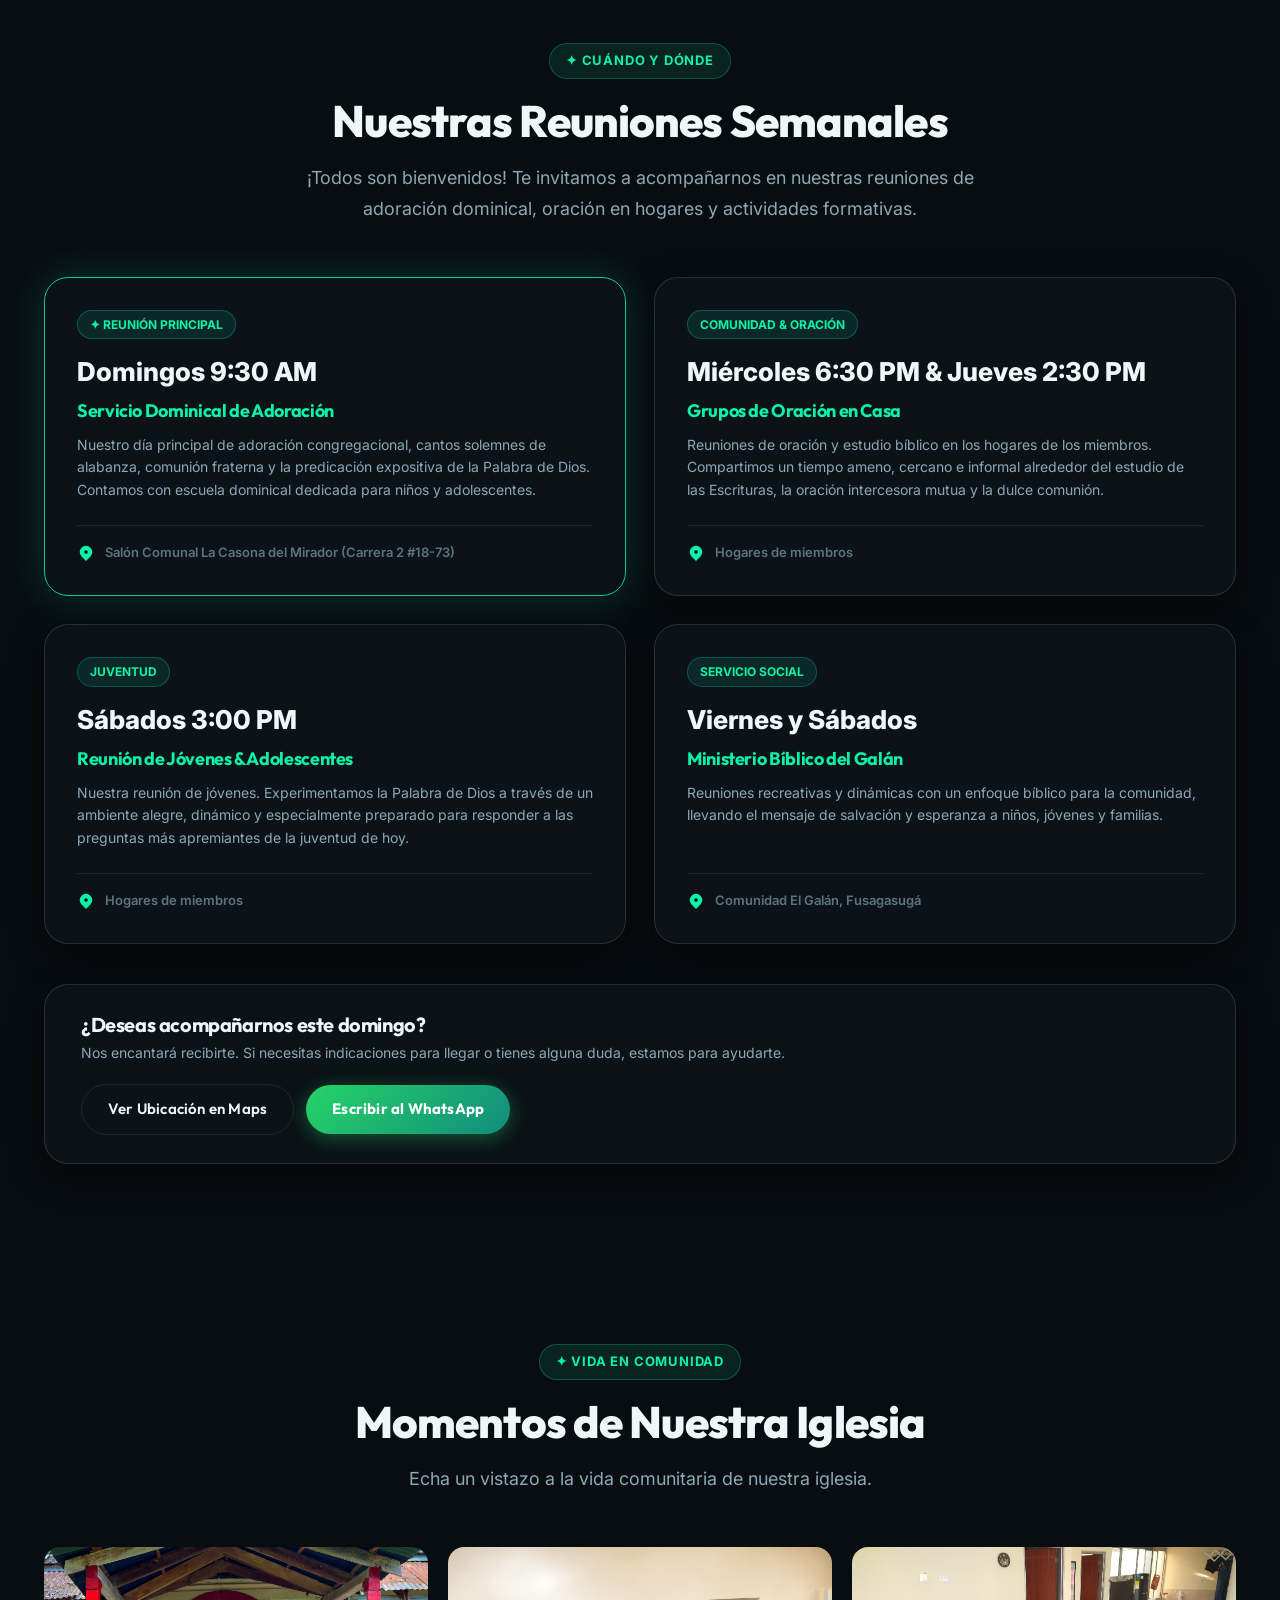
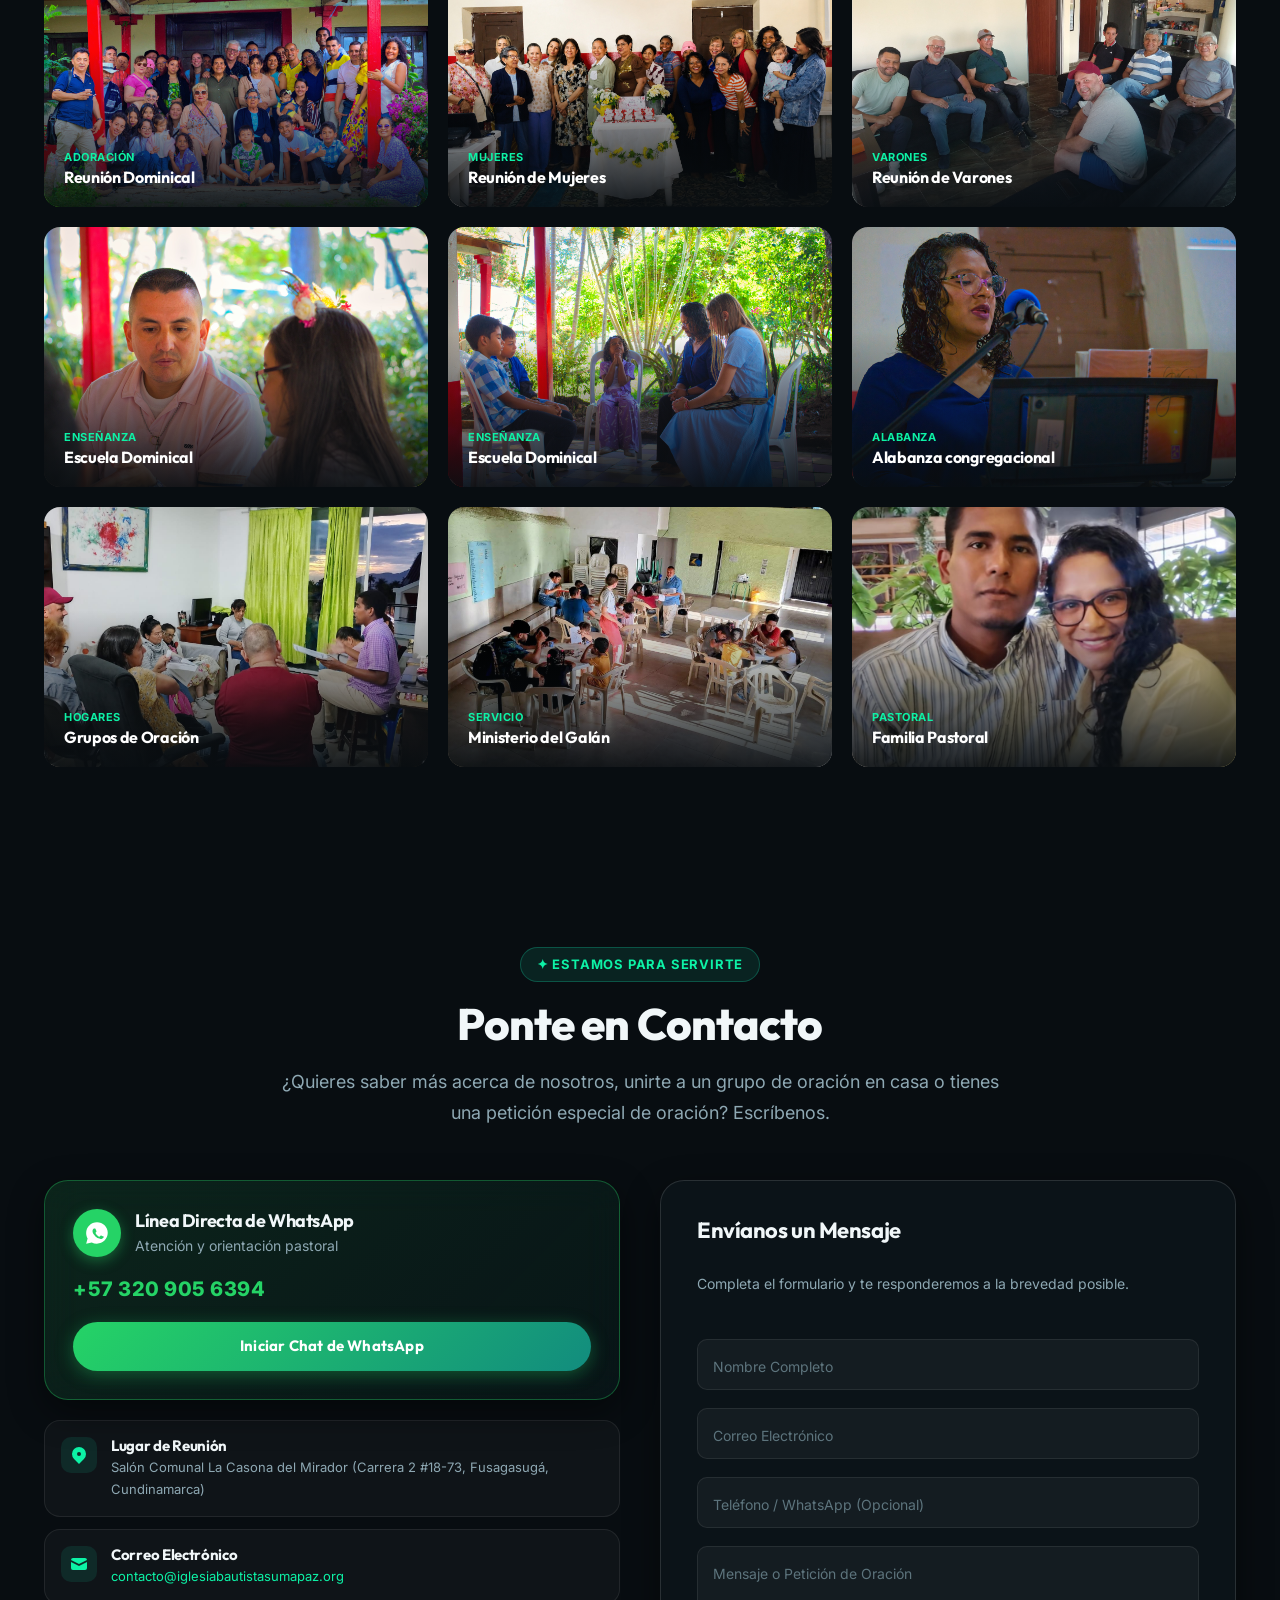
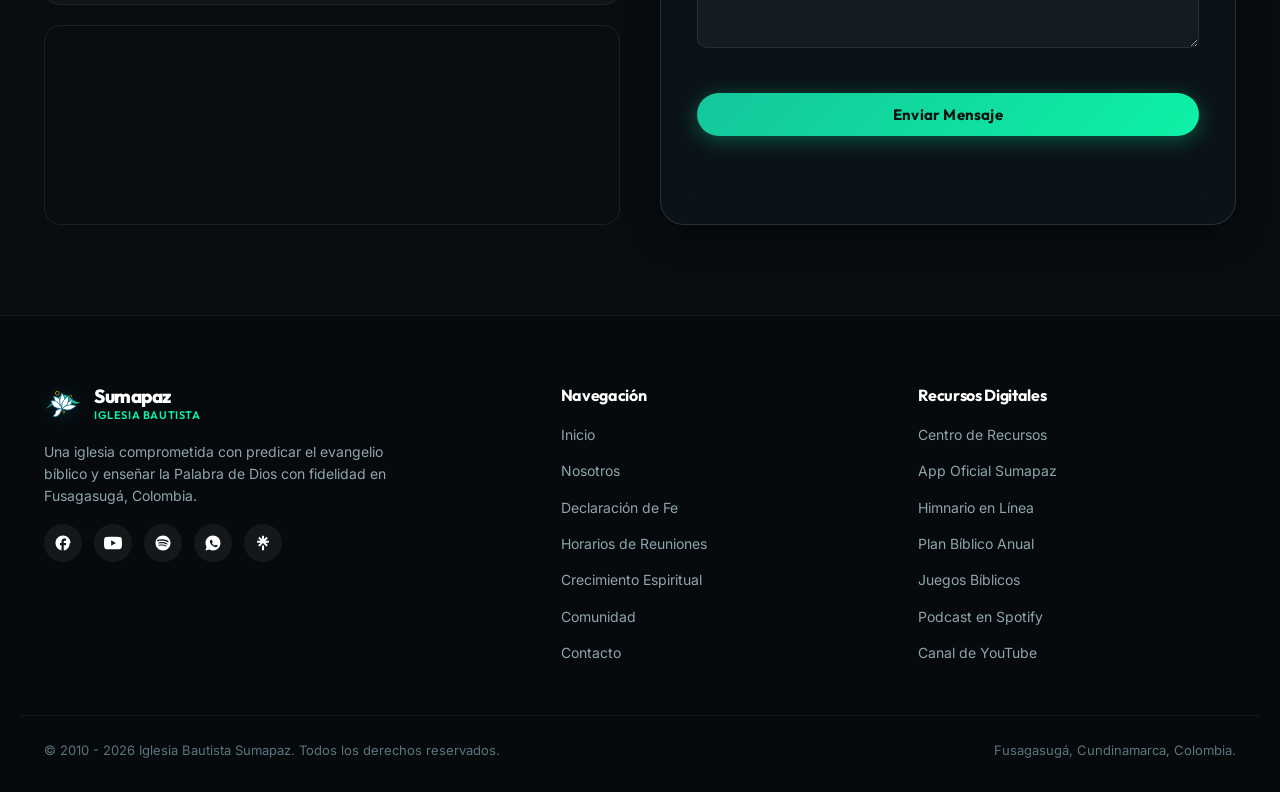
==== commit b1acd479: "feat: actualizar sitio web con nuevo diseno moderno, bento grid, declaracion de fe y centro de recur" ====
--- a/index.html
+++ b/index.html
@@ -1,5 +1,5 @@
 <!DOCTYPE html>
-<html lang="es">
+<html lang="es" data-theme="dark">
 
 <head>
     <meta charset="UTF-8">
@@ -15,16 +15,16 @@
     </script>
 
     <!-- SEO Optimization Meta Tags -->
-    <title>Iglesia Bautista Sumapaz | Predicando con Claridad y Fidelidad</title>
+    <title>Iglesia Bautista Sumapaz | Predicando con Fidelidad y Claridad</title>
     <meta name="description"
-        content="Iglesia Bautista Sumapaz en Fusagasugá, Cundinamarca. Una familia en Cristo comprometida con predicar el evangelio y enseñar la Palabra de Dios con fidelidad.">
+        content="Iglesia Bautista Sumapaz en Fusagasugá, Cundinamarca. Una comunidad cristiana bíblica comprometida con predicar el evangelio y enseñar la Palabra de Dios con fidelidad.">
     <meta name="keywords"
-        content="Iglesia Bautista Sumapaz, Iglesia Bautista Fusagasugá, Iglesia cristiana Fusagasugá, predicación bíblica, grupo de jóvenes, escuela dominical, grupos de oración">
+        content="Iglesia Bautista Sumapaz, Iglesia Bautista Fusagasugá, Iglesia cristiana Fusagasugá, predicación bíblica, grupo de jóvenes, escuela dominical, grupos de oración, plan bíblico, himnario cristiano">
     <meta name="author" content="Iglesia Bautista Sumapaz">
     <meta name="robots" content="index, follow">
 
     <!-- Open Graph (Facebook / WhatsApp / LinkedIn) -->
-    <meta property="og:title" content="Iglesia Bautista Sumapaz | Predicando con Claridad y Fidelidad">
+    <meta property="og:title" content="Iglesia Bautista Sumapaz | Predicando con Fidelidad y Claridad">
     <meta property="og:description"
         content="Únete a nosotros en nuestros servicios dominicales y actividades semanales. Predicando la Palabra de Dios con claridad y fidelidad en Fusagasugá.">
     <meta property="og:image" content="assets/hero_bg.jpg">
@@ -33,19 +33,19 @@
 
     <!-- Twitter Cards -->
     <meta name="twitter:card" content="summary_large_image">
-    <meta name="twitter:title" content="Iglesia Bautista Sumapaz | Predicando con Claridad y Fidelidad">
+    <meta name="twitter:title" content="Iglesia Bautista Sumapaz | Predicando con Fidelidad y Claridad">
     <meta name="twitter:description"
-        content="Conoce nuestros ministerios, horarios de servicios y acompáñanos en la comunión y enseñanza de la Palabra de Dios.">
+        content="Conoce nuestros horarios de reuniones, enseñanzas, recursos y acompáñanos en la comunión y estudio de la Palabra de Dios en Fusagasugá.">
     <meta name="twitter:image" content="assets/hero_bg.jpg">
 
     <!-- Fonts (Outfit for Headers, Inter for Body) -->
     <link rel="preconnect" href="https://fonts.googleapis.com">
     <link rel="preconnect" href="https://fonts.gstatic.com" crossorigin>
     <link
-        href="https://fonts.googleapis.com/css2?family=Inter:wght@300;400;500;600;700&family=Outfit:wght@400;500;600;700;800&display=swap"
+        href="https://fonts.googleapis.com/css2?family=Inter:wght@300;400;500;600;700&family=Outfit:wght@400;500;600;700;800;900&display=swap"
         rel="stylesheet">
 
-    <!-- Stylesheets -->
+    <!-- Stylesheet -->
     <link rel="stylesheet" href="css/styles.css">
 
     <!-- Script de Captcha para Web3Forms -->
@@ -54,7 +54,19 @@
     <!-- Favicon -->
     <link rel="icon" type="image/svg+xml" href="assets/logo.svg">
 
-    <!-- JSON-LD Schema Markup for local businesses / churches (SEO boost) -->
+    <!-- Inline Script to apply saved theme immediately to prevent flash -->
+    <script>
+        (function () {
+            const savedTheme = localStorage.getItem('theme');
+            if (savedTheme) {
+                document.documentElement.setAttribute('data-theme', savedTheme);
+            } else {
+                document.documentElement.setAttribute('data-theme', 'dark');
+            }
+        })();
+    </script>
+
+    <!-- JSON-LD Schema Markup for local church (SEO) -->
     <script type="application/ld+json">
     {
       "@context": "https://schema.org",
@@ -64,6 +76,7 @@
       "logo": "https://iglesiabautistasumapaz.org/assets/logo.svg",
       "image": "https://iglesiabautistasumapaz.org/assets/hero_bg.jpg",
       "description": "Somos una familia en Cristo que anhela exaltar a Dios y predicar el evangelio a los que no lo conocen en Fusagasugá, Colombia.",
+      "telephone": "+573209056394",
       "address": {
         "@type": "PostalAddress",
         "streetAddress": "Carrera 2 #18-73, Barrio el Mirador, Salón Comunal La Casona del Mirador",
@@ -74,6 +87,7 @@
       "contactPoint": {
         "@type": "ContactPoint",
         "contactType": "customer service",
+        "telephone": "+573209056394",
         "email": "contacto@iglesiabautistasumapaz.org"
       },
       "sameAs": [
@@ -102,29 +116,26 @@
 
 <body>
 
-    <!-- Header Navigation -->
-    <header class="main-header">
+    <!-- Floating Glass Header Navigation -->
+    <header class="main-header" id="main-header">
         <div class="nav-container">
-            <a href="#inicio" class="logo-link">
+            <a href="#inicio" class="logo-link" aria-label="Ir al inicio">
                 <img src="assets/logo.svg" alt="Iglesia Bautista Sumapaz Logo" class="nav-logo" id="header-logo">
-                <span class="logo-text">Sumapaz</span>
+                <div class="logo-text-group">
+                    <span class="logo-text-main">Sumapaz</span>
+                    <span class="logo-text-sub">Iglesia Bautista</span>
+                </div>
             </a>
 
             <nav class="primary-navigation" id="primary-navigation" aria-label="Navegación principal">
-                <ul class="nav-list">
-                    <li><a href="#inicio" class="nav-link active">Inicio</a></li>
-                    <li><a href="#social-hub" class="nav-link">Social Media</a></li>
-                    <li><a href="#nosotros" class="nav-link">Nosotros</a></li>
-                    <li><a href="#ministerios" class="nav-link">Ministerios</a></li>
-                    <li><a href="#servicios" class="nav-link">Servicios</a></li>
-                    <li><a href="#plan-biblico" class="nav-link">Plan Bíblico</a></li>
-                    <li><a href="#recursos" class="nav-link">Recursos</a></li>
-                    <li><a href="#galeria" class="nav-link">Galería</a></li>
-                    <li><a href="#contacto" class="nav-link">Contacto</a></li>
+                <ul class="nav-pill-wrapper">
+                    <li><a href="#inicio" class="active">Inicio</a></li>
+                    <li><a href="#nosotros">Nosotros</a></li>
+                    <li><a href="#reuniones">Reuniones</a></li>
+                    <li><a href="#crecimiento">Crecimiento Espiritual</a></li>
+                    <li><a href="#comunidad">Comunidad</a></li>
+                    <li><a href="recursos.html">Recursos</a></li>
                 </ul>
-                <div class="mobile-nav-cta">
-                    <a href="#contacto" class="btn btn-primary btn-mobile-cta">Visítanos</a>
-                </div>
             </nav>
 
             <div class="header-actions">
@@ -140,11 +151,10 @@
                             d="M20.354 15.354A9 9 0 018.646 3.646 9.003 9.003 0 0012 21a9.003 9.003 0 008.354-5.646z" />
                     </svg>
                 </button>
-                <a href="#contacto" class="btn btn-primary btn-nav">Visítanos</a>
-                <button class="mobile-nav-toggle" aria-controls="primary-navigation" aria-expanded="false"
-                    aria-label="Abrir menú de navegación">
-                    <span class="sr-only">Menú</span>
-                    <span class="hamburger-bar"></span>
+                <a href="#reuniones" class="btn btn-primary btn-sm">Visítanos</a>
+                <button class="mobile-nav-toggle" id="mobile-nav-toggle" aria-controls="primary-navigation"
+                    aria-expanded="false" aria-label="Abrir menú">
+                    <div class="hamburger-icon"></div>
                 </button>
             </div>
         </div>
@@ -153,218 +163,373 @@
     <!-- Main Content Area -->
     <main>
 
-        <!-- Hero Section -->
-        <section id="inicio" class="hero-section"
-            style="background-image: linear-gradient(rgba(0, 0, 0, 0.45), rgba(0, 0, 0, 0.75)), url('assets/hero_bg.jpg');">
-            <div class="hero-content container">
-                <img src="assets/logo.svg" alt="Iglesia Bautista Sumapaz Logo" class="hero-logo fade-in"
-                    style="width: 140px; height: 140px; margin-bottom: 24px; filter: drop-shadow(0 4px 10px rgba(0,0,0,0.35));">
-                <div class="hero-badge fade-in">Iglesia Bautista Sumapaz</div>
-                <h1 class="hero-title fade-in">Predicando la Palabra de Dios con claridad y fidelidad</h1>
-                <p class="hero-description fade-in">Una familia cristiana bautista en Fusagasugá que anhela exaltar a
-                    Dios y predicar el evangelio para la transformación de vidas.</p>
-                <div class="hero-buttons fade-in">
-                    <a href="#servicios" class="btn btn-primary btn-lg">Horarios y Reuniones</a>
-                    <a href="#social-hub" class="btn btn-secondary btn-lg">Predicaciones y Redes</a>
-                </div>
-            </div>
-            <div class="hero-scroll-indicator">
-                <a href="#social-hub" aria-label="Ir a la siguiente sección">
-                    <span class="mouse-icon">
-                        <span class="mouse-wheel"></span>
-                    </span>
-                </a>
+        <!-- Hero Section (High-Impact Editorial / Asymmetrical) -->
+        <section id="inicio" class="hero-section">
+            <div class="hero-bg-overlay"></div>
+            <div class="container hero-container">
+                <div class="hero-content">
+                    <div class="hero-live-pill">
+                        <div class="live-indicator-dot"></div>
+                        <span>Próximo Servicio: Domingo 9:30 AM • Fusagasugá</span>
+                    </div>
+
+                    <h1 class="hero-headline">
+                        Predicamos la Palabra de Dios con <span class="text-gradient">claridad y fidelidad</span>
+                    </h1>
+
+                    <p class="hero-lead">
+                        Somos una familia cristiana bautista en Fusagasugá que anhela exaltar a Dios y predicar el
+                        evangelio para la transformación de vidas.
+                    </p>
+
+                    <div class="hero-cta-group">
+                        <a href="#reuniones" class="btn btn-primary btn-lg">Planifica tu Visita</a>
+                        <a href="https://wa.me/573209056394?text=Hola,%20quisiera%20saber%20m%C3%A1s%20acerca%20de%20sus%20reuniones"
+                            target="_blank" rel="noopener noreferrer" class="btn btn-whatsapp btn-lg">
+                            <svg viewBox="0 0 24 24" width="20" height="20" fill="currentColor">
+                                <path
+                                    d="M12.031 2C6.49 2 2 6.48 2 12.01c0 1.77.46 3.48 1.33 4.99L2 22l5.13-1.34c1.45.79 3.09 1.21 4.76 1.21 5.54 0 10.03-4.48 10.03-10.01 0-2.67-1.04-5.18-2.93-7.07C17.09 2.94 14.59 2 12.03 2zm5.79 14.21c-.24.68-1.19 1.23-1.63 1.27-.45.04-.89.22-2.89-.57-2.56-1.01-4.21-3.62-4.34-3.8-.13-.17-1.09-1.45-1.09-2.76 0-1.31.68-1.96.93-2.22.25-.26.54-.33.72-.33.18 0 .36 0 .52.01.17.01.39-.06.61.47.23.55.77 1.88.84 2 .07.13.12.28.03.45-.09.18-.13.28-.27.43-.14.15-.3.34-.43.46-.15.15-.3.31-.13.61.17.3.75 1.23 1.62 2.01.88.78 1.62 1.02 1.85 1.15.23.13.36.11.5-.05.14-.15.61-.71.77-.95.16-.24.33-.2.55-.12.23.08 1.45.68 1.7.81.25.13.41.19.47.3.06.11.06.64-.18 1.32z" />
+                            </svg>
+                            WhatsApp: 320 905 6394
+                        </a>
+                        <a href="#crecimiento" class="btn btn-secondary btn-lg">Explorar Crecimiento Espiritual</a>
+                    </div>
+
+                    <div class="hero-features-strip">
+                        <div class="hero-feature-item">
+                            <svg width="18" height="18" viewBox="0 0 24 24" fill="none" stroke="currentColor"
+                                stroke-width="2.5">
+                                <polyline points="20 6 9 17 4 12" />
+                            </svg>
+                            <span>Predicación Expositiva</span>
+                        </div>
+                        <div class="hero-feature-item">
+                            <svg width="18" height="18" viewBox="0 0 24 24" fill="none" stroke="currentColor"
+                                stroke-width="2.5">
+                                <polyline points="20 6 9 17 4 12" />
+                            </svg>
+                            <span>Escuela Dominical Infantil</span>
+                        </div>
+                        <div class="hero-feature-item">
+                            <svg width="18" height="18" viewBox="0 0 24 24" fill="none" stroke="currentColor"
+                                stroke-width="2.5">
+                                <polyline points="20 6 9 17 4 12" />
+                            </svg>
+                            <span>Grupos de Oración en Hogares</span>
+                        </div>
+                    </div>
+                </div>
+
+                <!-- Right Hero Spotlight Card -->
+                <div class="hero-spotlight-card card-glass">
+                    <div class="spotlight-header">
+                        <span class="spotlight-badge">Reunión Principal</span>
+                        <span style="font-size: 13px; color: var(--text-light); font-weight: 600;">Todos los
+                            Domingos</span>
+                    </div>
+
+                    <h3 class="spotlight-title">Servicio de Adoración y Enseñanza</h3>
+
+                    <div class="spotlight-schedule-box">
+                        <div class="spotlight-schedule-icon">
+                            <svg xmlns="http://www.w3.org/2000/svg" fill="none" viewBox="0 0 24 24"
+                                stroke="currentColor" width="24" height="24">
+                                <path stroke-linecap="round" stroke-linejoin="round" stroke-width="2"
+                                    d="M12 8v4l3 3m6-3a9 9 0 11-18 0 9 9 0 0118 0z" />
+                            </svg>
+                        </div>
+                        <div class="spotlight-schedule-text">
+                            <h4>9:30 a.m. - 12:00 m.</h4>
+                            <p>Adoración, mensaje bíblico y clases infantiles</p>
+                        </div>
+                    </div>
+
+                    <div class="spotlight-location-snippet">
+                        <svg viewBox="0 0 20 20" fill="currentColor" width="20" height="20">
+                            <path fill-rule="evenodd"
+                                d="M5.05 4.05a7 7 0 119.9 9.9L10 18.9l-4.95-4.95a7 7 0 010-9.9zM10 11a2 2 0 100-4 2 2 0 000 4z"
+                                clip-rule="evenodd" />
+                        </svg>
+                        <span>Salón Comunal La Casona del Mirador (Carrera 2 #18-73, Fusagasugá)</span>
+                    </div>
+
+                    <div style="display: flex; gap: 10px; margin-top: 6px;">
+                        <a href="https://maps.google.com/?q=Casona+del+mirador,+Fusagasug%C3%A1,+Cundinamarca"
+                            target="_blank" rel="noopener noreferrer" class="btn btn-outline btn-sm" style="flex: 1;">
+                            Abrir en Maps
+                        </a>
+                        <a href="#contacto" class="btn btn-primary btn-sm" style="flex: 1;">
+                            ¿Cómo Llegar?
+                        </a>
+                    </div>
+                </div>
             </div>
         </section>
 
-        <!-- Social Network Hub Section (Redes Sociales) -->
-        <section id="social-hub" class="social-hub-section">
+        <!-- Bento Grid Section: Crecimiento Espiritual & Recursos -->
+        <section id="crecimiento" class="bento-section">
             <div class="container">
                 <div class="section-header">
-                    <span class="section-subtitle">Conéctate con Nosotros</span>
-                    <h2 class="section-title">Comunidad en Línea</h2>
-                    <p class="section-desc">Mantente al día con nuestros sermones, actividades y reflexiones a través de
-                        nuestras redes sociales oficiales.</p>
-                </div>
-
-                <div class="social-grid">
-                    <!-- Spotify Podcast Card -->
-                    <div class="social-card spotify-card">
-                        <div class="card-icon-header">
-                            <svg class="icon-spotify" viewBox="0 0 24 24" width="32" height="32" fill="currentColor">
-                                <path
-                                    d="M12 2C6.477 2 2 6.477 2 12s4.477 10 10 10 10-4.477 10-10S17.523 2 12 2zm4.586 14.424c-.18.295-.565.387-.86.207-2.377-1.454-5.37-1.783-8.893-.982-.336.075-.67-.136-.746-.472-.075-.337.136-.67.472-.746 3.852-.878 7.144-.504 9.822 1.134.295.18.387.565.207.86zm1.225-2.72c-.227.367-.707.487-1.074.26-2.72-1.672-6.87-2.157-10.073-1.185-.413.125-.847-.107-.972-.52-.125-.413.107-.847.52-.972 3.657-1.11 8.224-.567 11.34 1.348.366.226.486.706.26 1.073zm.106-2.833C14.484 8.78 8.74 8.59 5.405 9.602c-.512.155-1.046-.135-1.202-.647-.156-.512.135-1.047.647-1.202 3.82-1.16 10.158-.942 14.15 1.43.46.273.61.87.337 1.33-.273.46-.87.61-1.33.337z" />
-                            </svg>
-                            <span class="badge badge-spotify">Podcast</span>
-                        </div>
-                        <h3 id="spotify-episode-title">Última Predicación</h3>
-                        <p class="podcast-desc" id="spotify-episode-desc">Escucha el mensaje de la Palabra de Dios del
-                            último domingo. Renovación y enseñanza sólida.</p>
-
-                        <!-- Spotify Official Embed Player -->
-                        <div class="spotify-embed-wrapper" style="margin-bottom: 24px;">
-                            <iframe style="border-radius:12px"
-                                src="https://open.spotify.com/embed/show/2WONi2DdFl5oHKLg0FNgMj?utm_source=generator&theme=0"
-                                width="100%" height="180" frameBorder="0" allowfullscreen=""
-                                allow="autoplay; clipboard-write; encrypted-media; fullscreen; picture-in-picture"
-                                loading="lazy"></iframe>
-                        </div>
-
-                        <a href="https://open.spotify.com/show/2WONi2DdFl5oHKLg0FNgMj" target="_blank"
-                            rel="noopener noreferrer" class="btn btn-outline btn-spotify">
-                            Abrir en Spotify
-                        </a>
-                    </div>
-
-                    <!-- Facebook Feed Card -->
-                    <div class="social-card facebook-card">
-                        <div class="card-icon-header">
-                            <svg class="icon-facebook" viewBox="0 0 24 24" width="32" height="32" fill="currentColor">
-                                <path
-                                    d="M22 12c0-5.52-4.48-10-10-10S2 6.48 2 12c0 4.84 3.44 8.87 8 9.8V15H8v-3h2V9.5C10 7.57 11.57 6 13.5 6H16v3h-2c-.55 0-1 .45-1 1v2h3v3h-3v6.95c4.56-.93 8-4.96 8-9.75z" />
-                            </svg>
-                            <span class="badge badge-facebook">Facebook</span>
-                        </div>
-                        <h3>Comunidad en Facebook</h3>
-
-                        <!-- Simulated Interactive Post (Facebook Reel) -->
-                        <div class="fb-post-mock">
-                            <div class="fb-post-header">
-                                <img src="assets/logo.svg" alt="Iglesia Logo Mini" class="fb-logo-mini">
-                                <div class="fb-header-text">
-                                    <span class="fb-author">Iglesia Bautista Sumapaz</span>
-                                    <span class="fb-time">Publicado recientemente</span>
+                    <div class="section-pill-badge">✦ Crecimiento Espiritual & Recursos</div>
+                    <h2 class="section-title">Conéctate con la Palabra</h2>
+                    <p class="section-desc">
+                        Accede a nuestras predicaciones semanales, lecturas guiadas de la Biblia, transmisiones y
+                        herramientas interactivas diseñadas para tu crecimiento espiritual.
+                    </p>
+                </div>
+
+                <div class="bento-grid">
+                    <!-- Bento Card 1: Spotify Podcast (Sermón más reciente) -->
+                    <div class="bento-card bento-col-7 card-glass">
+                        <div>
+                            <div class="bento-header">
+                                <span class="bento-tag bento-tag-spotify">
+                                    <svg viewBox="0 0 24 24" width="16" height="16" fill="currentColor">
+                                        <path
+                                            d="M12 2C6.477 2 2 6.477 2 12s4.477 10 10 10 10-4.477 10-10S17.523 2 12 2zm4.586 14.424c-.18.295-.565.387-.86.207-2.377-1.454-5.37-1.783-8.893-.982-.336.075-.67-.136-.746-.472-.075-.337.136-.67.472-.746 3.852-.878 7.144-.504 9.822 1.134.295.18.387.565.207.86zm1.225-2.72c-.227.367-.707.487-1.074.26-2.72-1.672-6.87-2.157-10.073-1.185-.413.125-.847-.107-.972-.52-.125-.413.107-.847.52-.972 3.657-1.11 8.224-.567 11.34 1.348.366.226.486.706.26 1.073zm.106-2.833C14.484 8.78 8.74 8.59 5.405 9.602c-.512.155-1.046-.135-1.202-.647-.156-.512.135-1.047.647-1.202 3.82-1.16 10.158-.942 14.15 1.43.46.273.61.87.337 1.33-.273.46-.87.61-1.33.337z" />
+                                    </svg>
+                                    Podcast Oficial
+                                </span>
+                                <span style="font-size: 13px; color: var(--text-light); font-weight: 600;">Audio
+                                    Semanal</span>
+                            </div>
+
+                            <h3 class="bento-title" id="spotify-episode-title">Última Predicación Dominical</h3>
+                            <p class="bento-desc" id="spotify-episode-desc">
+                                Escucha la enseñanza bíblica más reciente de nuestro pastor Alejandro Morales. Alimento
+                                sólido para el creyente.
+                            </p>
+
+                            <div class="bento-media-wrapper">
+                                <iframe style="border-radius:12px"
+                                    src="https://open.spotify.com/embed/show/2WONi2DdFl5oHKLg0FNgMj?utm_source=generator&theme=0"
+                                    height="152" frameBorder="0" allowfullscreen=""
+                                    allow="autoplay; clipboard-write; encrypted-media; fullscreen; picture-in-picture"
+                                    loading="lazy"></iframe>
+                            </div>
+                        </div>
+
+                        <div
+                            style="display: flex; gap: 12px; align-items: center; justify-content: space-between; flex-wrap: wrap;">
+                            <a href="https://open.spotify.com/show/2WONi2DdFl5oHKLg0FNgMj" target="_blank"
+                                rel="noopener noreferrer" class="btn btn-outline btn-sm">
+                                Abrir en Spotify
+                            </a>
+                            <span style="font-size: 13px; color: var(--text-light);">Disponible en todas las
+                                plataformas</span>
+                        </div>
+                    </div>
+
+                    <!-- Bento Card 2: Plan Bíblico Diario (Me Alegro en Tu Palabra) -->
+                    <div class="bento-card bento-col-5 card-glass">
+                        <div>
+                            <div class="bento-header">
+                                <span class="bento-tag bento-tag-bible">
+                                    📖 Plan Bíblico 2026
+                                </span>
+                                <span style="font-size: 13px; color: var(--text-light); font-weight: 600;">Lectura
+                                    Diaria</span>
+                            </div>
+
+                            <h3 class="bento-title">Me Alegro en Tu Palabra</h3>
+                            <p class="bento-desc">
+                                Cada día leerás una porción de la Biblia hasta completarla. Podrás meditar en ella y
+                                crecer en tu conocimiento y amor por el Señor.
+                            </p>
+
+                            <!-- Interactive Daily Reading Widget -->
+                            <div class="bible-widget-card">
+                                <div style="font-size: 13px; font-weight: 600; color: var(--text-muted);"
+                                    id="widget-today-date">
+                                    Cargando fecha...
                                 </div>
-                            </div>
-                            <p class="fb-content">Compartimos un fragmento de la enseñanza <strong>"La Aurora que nos
-                                    Iluminó"</strong>, basada en el cántico de Zacarías (Lucas 1:67-79). ¡Que la tierna
-                                misericordia de nuestro Dios guíe sus pasos!</p>
-
-                            <!-- Reel Video Preview -->
-                            <a href="https://www.facebook.com/reel/878070473719277" target="_blank"
-                                rel="noopener noreferrer" class="fb-reel-preview-link"
-                                aria-label="Ver Reel en Facebook">
-                                <div class="fb-media-preview fb-reel-preview"
-                                    style="background-image: linear-gradient(rgba(0,0,0,0.3), rgba(0,0,0,0.3)), url('assets/predicacion.jpg');">
-                                    <div class="fb-play-button">
-                                        <svg viewBox="0 0 24 24" width="48" height="48" fill="#ffffff"
-                                            style="margin-left: 4px;">
-                                            <path d="M8 5v14l11-7z" />
-                                        </svg>
+                                <div class="bible-widget-passage" id="widget-today-passage">
+                                    Cargando lectura diaria...
+                                </div>
+
+                                <label class="checkbox-container">
+                                    <input type="checkbox" id="mark-read-checkbox">
+                                    <span>Marcar lectura de hoy completada</span>
+                                </label>
+
+                                <div class="progress-strip">
+                                    <span>Progreso mensual:</span>
+                                    <div class="progress-bar-track">
+                                        <div class="progress-bar-fill" id="reading-progress-bar" style="width: 0%;">
+                                        </div>
                                     </div>
-                                    <span class="fb-reel-badge">
-                                        <svg viewBox="0 0 24 24" width="14" height="14" fill="currentColor"
-                                            style="margin-right: 4px; vertical-align: middle;">
-                                            <path
-                                                d="M17 10.5V7c0-.55-.45-1-1-1H4c-.55 0-1 .45-1 1v10c0 .55.45 1 1 1h12c.55 0 1-.45 1-1v-3.5l4 4v-11l-4 4zM14 13H6v-2h8v2z" />
-                                        </svg>
-                                        Reel
-                                    </span>
+                                    <span id="reading-progress-percent"
+                                        style="font-weight: 700; color: var(--text-color);">0%</span>
                                 </div>
+                            </div>
+                        </div>
+
+                        <div style="display: flex; gap: 10px; flex-wrap: wrap;">
+                            <a href="https://whatsapp.com/channel/0029VatzhWr35fLzFFsQel1P" target="_blank"
+                                rel="noopener noreferrer" class="btn btn-whatsapp btn-sm" style="flex: 1;">
+                                Canal WhatsApp
                             </a>
-
-                            <div class="fb-actions">
-                                <button class="fb-action-btn" id="fb-like-btn">
-                                    <svg viewBox="0 0 24 24" width="18" height="18" fill="currentColor">
+                            <a href="https://mealegroentupalabra.wordpress.com/la-biblia-en-un-ano/" target="_blank"
+                                rel="noopener noreferrer" class="btn btn-outline btn-sm" style="flex: 1;">
+                                Blog del Plan
+                            </a>
+                        </div>
+                    </div>
+
+                    <!-- Bento Card 3: YouTube & Video Sermones -->
+                    <div class="bento-card bento-col-6 card-glass">
+                        <div>
+                            <div class="bento-header">
+                                <span class="bento-tag bento-tag-youtube">
+                                    <svg viewBox="0 0 24 24" width="16" height="16" fill="currentColor">
                                         <path
-                                            d="M1 21h4V9H1v12zm22-11c0-1.1-.9-2-2-2h-6.31l.95-4.57.03-.32c0-.41-.17-.79-.44-1.06L14.17 1 7.59 7.59C7.22 7.95 7 8.45 7 9v10c0 1.1.9 2 2 2h9c.83 0 1.54-.5 1.84-1.22l3.02-7.05c.09-.23.14-.47.14-.73v-2z" />
+                                            d="M23.498 6.163a3.003 3.003 0 0 0-2.11-2.11C19.517 3.545 12 3.545 12 3.545s-7.517 0-9.388.508a3.003 3.003 0 0 0-2.11 2.11C0 8.033 0 12 0 12s0 3.967.502 5.837a3.003 3.003 0 0 0 2.11 2.11c1.871.508 9.388.508 9.388.508s7.517 0 9.388-.508a3.003 3.003 0 0 0 2.11-2.11C24 15.967 24 12 24 12s0-3.967-.502-5.837zM9.545 15.568V8.432L15.818 12l-6.273 3.568z" />
                                     </svg>
-                                    <span id="fb-like-count">Me gusta (76)</span>
-                                </button>
-                                <a href="https://www.facebook.com/reel/878070473719277" target="_blank"
-                                    rel="noopener noreferrer" class="fb-action-btn">
-                                    <svg viewBox="0 0 24 24" width="18" height="18" fill="currentColor">
-                                        <path
-                                            d="M21.99 4c0-1.1-.89-2-1.99-2H4c-1.1 0-2 .9-2 2v12c0 1.1.9 2 2 2h14l4 4-.01-18z" />
-                                    </svg>
-                                    <span>Comentar</span>
+                                    Canal de YouTube
+                                </span>
+                                <span style="font-size: 13px; color: var(--text-light); font-weight: 600;">Transmisiones
+                                    & Videos</span>
+                            </div>
+
+                            <h3 class="bento-title">Estudios y Predicaciones en Video</h3>
+                            <p class="bento-desc">
+                                Mira los últimos mensajes dominicales y reflexiones grabadas en nuestro canal oficial.
+                            </p>
+
+                            <div class="bento-media-wrapper" style="aspect-ratio: 16/9;">
+                                <iframe id="youtube-dynamic-player" width="100%" height="220"
+                                    src="https://www.youtube.com/embed/9x7mk2KgeYk" frameborder="0"
+                                    allow="accelerometer; autoplay; clipboard-write; encrypted-media; gyroscope; picture-in-picture"
+                                    allowfullscreen
+                                    style="border-radius: 12px; border: 1px solid var(--border-color);"></iframe>
+                            </div>
+                        </div>
+
+                        <div>
+                            <a href="https://www.youtube.com/@IglesiaBautistaSumapaz" target="_blank"
+                                rel="noopener noreferrer" class="btn btn-outline btn-sm">
+                                Suscribirse al Canal de YouTube
+                            </a>
+                        </div>
+                    </div>
+
+                    <!-- Bento Card 4: Centro de Recursos Digitales & Herramientas -->
+                    <div class="bento-card bento-col-6 card-glass bento-resources-card"
+                        style="background: linear-gradient(135deg, rgba(20, 198, 155, 0.08) 0%, rgba(0, 102, 128, 0.08) 100%), var(--surface-glass);">
+                        <div>
+                            <div class="bento-header">
+                                <span class="bento-tag bento-tag-portal">
+                                    ✨ Centro de Recursos
+                                </span>
+                                <span class="bento-badge-free">100% Gratuito</span>
+                            </div>
+
+                            <h3 class="bento-title">Himnario Digital, Apps y Juegos</h3>
+                            <p class="bento-desc">
+                                Accede al himnario cristiano <em>"Celebremos Su Gloria"</em> con más de 600 himnos y
+                                pistas en línea, descarga nuestras aplicaciones Android y disfruta del juego bíblico
+                                <em>"¿Quién quiere ser Biblionario?"</em>.
+                            </p>
+
+                            <div class="bento-resources-grid">
+                                <a href="recursos.html#app-iglesia" class="bento-res-card">
+                                    <div class="bento-res-icon icon-app">📱</div>
+                                    <div class="bento-res-body">
+                                        <div class="bento-res-heading">
+                                            <strong>App Sumapaz</strong>
+                                            <span class="bento-res-tag">Android</span>
+                                        </div>
+                                        <p>Anuncios, audios y reflexiones</p>
+                                    </div>
                                 </a>
-                            </div>
-                        </div>
-
-                        <a href="https://www.facebook.com/iglesiabautistasumapaz" target="_blank"
-                            rel="noopener noreferrer" class="btn btn-outline btn-facebook">
-                            Visitar Página de Facebook
-                        </a>
-                    </div>
-
-                    <!-- YouTube Live Card -->
-                    <div class="social-card youtube-card">
-                        <div class="card-icon-header">
-                            <svg class="icon-youtube" viewBox="0 0 24 24" width="32" height="32" fill="currentColor">
-                                <path
-                                    d="M23.498 6.163a3.003 3.003 0 0 0-2.11-2.11C19.517 3.545 12 3.545 12 3.545s-7.517 0-9.388.508a3.003 3.003 0 0 0-2.11 2.11C0 8.033 0 12 0 12s0 3.967.502 5.837a3.003 3.003 0 0 0 2.11 2.11c1.871.508 9.388.508 9.388.508s7.517 0 9.388-.508a3.003 3.003 0 0 0 2.11-2.11C24 15.967 24 12 24 12s0-3.967-.502-5.837zM9.545 15.568V8.432L15.818 12l-6.273 3.568z" />
-                            </svg>
-                            <span class="badge badge-youtube">YouTube</span>
-                        </div>
-                        <h3>Canal de Youtube</h3>
-                        <p class="yt-desc">Mira y escucha nuestras enseñanzas, estudios bíblicos y reflexiones en
-                            nuestro canal. Podrás suscribirte y estar al tanto de todas nuestras publicaciones y
-                            novedades.</p>
-
-                        <!-- YouTube Official Player (Dynamic) -->
-                        <div class="youtube-embed-wrapper" style="margin-bottom: 24px;">
-                            <iframe id="youtube-dynamic-player" width="100%" height="215"
-                                src="https://www.youtube.com/embed/9x7mk2KgeYk" frameborder="0"
-                                allow="accelerometer; autoplay; clipboard-write; encrypted-media; gyroscope; picture-in-picture"
-                                allowfullscreen
-                                style="border-radius: 12px; border: 1px solid var(--border-color);"></iframe>
-                        </div>
-
-                        <a href="https://www.youtube.com/@IglesiaBautistaSumapaz" target="_blank"
-                            rel="noopener noreferrer" class="btn btn-outline btn-youtube">
-                            Ir al Canal de YouTube
-                        </a>
-                    </div>
-                </div>
-
-                <!-- Quick Linktree CTA -->
-                <div class="social-footer-cta">
-                    <p>¿Quieres ver todos nuestros enlaces y recursos en un solo lugar?</p>
-                    <a href="https://linktr.ee/sumapaz" target="_blank" rel="noopener noreferrer"
-                        class="btn btn-primary">
-                        <svg viewBox="0 0 24 24" width="20" height="20" fill="currentColor"
-                            style="margin-right: 8px; vertical-align: middle;">
-                            <path
-                                d="m13.73635 5.85251 4.00467-4.11665 2.3248 2.3808-4.20064 4.00466h5.9085v3.30473h-5.9365l4.22865 4.10766-2.3248 2.3338L12.0005 12.099l-5.74052 5.76852-2.3248-2.3248 4.22864-4.10766h-5.9375V8.12132h5.9085L3.93417 4.11666l2.3248-2.3808 4.00468 4.11665V0h3.4727zm-3.4727 10.30614h3.4727V24h-3.4727z" />
-                        </svg>
-                        Abrir Nuestro Linktree
-                    </a>
+
+                                <a href="recursos.html#himnario" class="bento-res-card">
+                                    <div class="bento-res-icon icon-himnario">🎵</div>
+                                    <div class="bento-res-body">
+                                        <div class="bento-res-heading">
+                                            <strong>Himnario Digital</strong>
+                                            <span class="bento-res-tag tag-accent">Web & App</span>
+                                        </div>
+                                        <p>+600 himnos y pistas por tono</p>
+                                    </div>
+                                </a>
+
+                                <a href="recursos.html#plan" class="bento-res-card">
+                                    <div class="bento-res-icon icon-plan">📖</div>
+                                    <div class="bento-res-body">
+                                        <div class="bento-res-heading">
+                                            <strong>Plan de Lectura</strong>
+                                            <span class="bento-res-tag">Bíblico</span>
+                                        </div>
+                                        <p>Seguimiento diario en un año</p>
+                                    </div>
+                                </a>
+
+                                <a href="recursos.html#juegos" class="bento-res-card">
+                                    <div class="bento-res-icon icon-juegos">🎮</div>
+                                    <div class="bento-res-body">
+                                        <div class="bento-res-heading">
+                                            <strong>Biblionario</strong>
+                                            <span class="bento-res-tag tag-gold">Juego</span>
+                                        </div>
+                                        <p>Preguntas bíblicas del Pentateuco</p>
+                                    </div>
+                                </a>
+                            </div>
+
+                            <!-- Badges de valor / Ventajas -->
+                            <div class="bento-resources-features-strip">
+                                <span class="res-feature-pill">⚡ Sin Publicidad</span>
+                                <span class="res-feature-pill">📥 Descargas Directas APK</span>
+                                <span class="res-feature-pill">💻 Acceso en Navegadores</span>
+                                <span class="res-feature-pill">📜 100% Bíblico</span>
+                                <span class="res-feature-pill">🔒 No Recopilamos Información Personal</span>
+                            </div>
+                        </div>
+
+                        <div style="margin-top: 20px;">
+                            <a href="recursos.html" class="btn btn-primary btn-block"
+                                style="display: flex; align-items: center; justify-content: center; gap: 8px;">
+                                <span>Explorar Todo el Centro de Recursos</span>
+                                <span style="font-size: 18px;">→</span>
+                            </a>
+                        </div>
+                    </div>
                 </div>
             </div>
         </section>
 
-        <!-- About Us Section (Nosotros) -->
+        <!-- About Us & Pastoral Family Section (Nosotros) -->
         <section id="nosotros" class="about-section">
             <div class="container">
                 <div class="about-grid">
-                    <div class="about-image-wrapper">
-                        <div class="card-glass shadow-premium">
-                            <img src="assets/familia_pastoral.jpg" alt="Pastor Alejandro Morales y Laura"
-                                class="pastors-image">
-                            <div class="pastors-caption">
-                                <h3>Pastor Alejandro Morales y su esposa Laura</h3>
-                                <p>Sirviendo a la comunidad de Sumapaz.</p>
-                            </div>
-                        </div>
-                    </div>
-
-                    <div class="about-text-content">
-                        <span class="section-subtitle">Quiénes Somos</span>
-                        <h2 class="section-title">Nuestra Familia en Cristo</h2>
-                        <p class="lead-text">Somos la Iglesia Bautista Sumapaz, una familia en Cristo en el corazón de
-                            Colombia.</p>
-
-                        <p class="about-body">Nuestro compromiso es el de enseñar la Palabra de Dios con claridad y
-                            fidelidad. Anhelamos que la Palabra sea oída, entendida, recibida, retenida y que dé fruto
-                            abundante y perseverante en cada uno de nosotros.</p>
-
-                        <!-- Core Values Cards Grid -->
+                    <!-- Pastoral Ministry Card -->
+                    <div class="about-pastors-card card-glass">
+                        <div class="pastors-img-wrap">
+                            <img src="assets/predicacion.jpg" alt="Pastor Alejandro Morales predicando" loading="lazy">
+                        </div>
+                        <div class="pastors-info">
+                            <h3>Pastor Alejandro Morales</h3>
+                            <p>Sirviendo con amor a nuestra congregación.</p>
+                        </div>
+                    </div>
+
+                    <!-- Identity Content -->
+                    <div class="about-text-col">
+                        <div class="section-pill-badge">✦ Nuestra Identidad</div>
+                        <h2 class="section-title">Una Familia en Cristo en el Corazón de Colombia</h2>
+                        <p class="section-desc">
+                            Nuestro compromiso es el de enseñar la Palabra de Dios con claridad y fidelidad. Anhelamos
+                            que la Palabra sea oída, entendida, recibida, retenida y que dé fruto abundante y
+                            perseverante en cada uno de nosotros.
+                        </p>
+
+                        <!-- Core Values Cards Grid (Vertical orientation) -->
                         <div class="values-grid">
-                            <div class="value-card">
+                            <div class="value-card card-glass">
                                 <div class="value-icon">
                                     <svg xmlns="http://www.w3.org/2000/svg" fill="none" viewBox="0 0 24 24"
-                                        stroke="currentColor">
+                                        stroke="currentColor" width="24" height="24">
                                         <path stroke-linecap="round" stroke-linejoin="round" stroke-width="2"
                                             d="M4.318 6.318a4.5 4.5 0 000 6.364L12 20.364l7.682-7.682a4.5 4.5 0 00-6.364-6.364L12 7.636l-1.318-1.318a4.5 4.5 0 00-6.364 0z" />
                                     </svg>
@@ -373,10 +538,10 @@
                                 <p>Exaltamos a Dios en espíritu y en verdad como el centro de nuestras vidas.</p>
                             </div>
 
-                            <div class="value-card">
+                            <div class="value-card card-glass">
                                 <div class="value-icon">
                                     <svg xmlns="http://www.w3.org/2000/svg" fill="none" viewBox="0 0 24 24"
-                                        stroke="currentColor">
+                                        stroke="currentColor" width="24" height="24">
                                         <path stroke-linecap="round" stroke-linejoin="round" stroke-width="2"
                                             d="M12 6.253v13m0-13C10.832 5.477 9.246 5 7.5 5S4.168 5.477 3 6.253v13C4.168 18.477 5.754 18 7.5 18s3.332.477 4.5 1.253m0-13C13.168 5.477 14.754 5 16.5 5c1.747 0 3.332.477 4.5 1.253v13C19.832 18.477 18.247 18 16.5 18c-1.746 0-3.332.477-4.5 1.253" />
                                     </svg>
@@ -385,10 +550,10 @@
                                 <p>Estudio expositivo, fiel y práctico de las Sagradas Escrituras.</p>
                             </div>
 
-                            <div class="value-card">
+                            <div class="value-card card-glass">
                                 <div class="value-icon">
                                     <svg xmlns="http://www.w3.org/2000/svg" fill="none" viewBox="0 0 24 24"
-                                        stroke="currentColor">
+                                        stroke="currentColor" width="24" height="24">
                                         <path stroke-linecap="round" stroke-linejoin="round" stroke-width="2"
                                             d="M17 20h5v-2a3 3 0 00-5.356-1.857M17 20H7m10 0v-2c0-.656-.126-1.283-.356-1.857M7 20H2v-2a3 3 0 015.356-1.857M7 20v-2c0-.656.126-1.283.356-1.857m0 0a5.002 5.002 0 019.288 0M15 7a3 3 0 11-6 0 3 3 0 016 0zm6 3a2 2 0 11-4 0 2 2 0 014 0zM7 10a2 2 0 11-4 0 2 2 0 014 0z" />
                                     </svg>
@@ -403,15 +568,17 @@
                 <!-- Featured Declaration of Faith Banner -->
                 <div class="declaracion-banner-box">
                     <div class="declaracion-banner-inner">
-                        <div class="declaracion-banner-left">
-                            <div class="declaracion-badge">
-                                <svg viewBox="0 0 24 24" width="16" height="16" fill="currentColor">
-                                    <path
-                                        d="M19 3H5c-1.1 0-2 .9-2 2v14c0 1.1.9 2 2 2h14c1.1 0 2-.9 2-2V5c0-1.1-.9-2-2-2zm-5 14H7v-2h7v2zm3-4H7v-2h10v2zm0-4H7V7h10v2z" />
-                                </svg>
-                                Fundamentos Doctrinales
-                            </div>
-                            <h3 class="declaracion-banner-title">Nuestra Declaración de Fe y Creencias</h3>
+                        <div class="declaracion-icon-wrap">
+                            <svg viewBox="0 0 24 24" width="22" height="22" fill="currentColor">
+                                <path
+                                    d="M19 3H5c-1.1 0-2 .9-2 2v14c0 1.1.9 2 2 2h14c1.1 0 2-.9 2-2V5c0-1.1-.9-2-2-2zm-5 14H7v-2h7v2zm3-4H7v-2h10v2zm0-4H7V7h10v2z" />
+                            </svg>
+                        </div>
+                        <div class="declaracion-info-col">
+                            <div class="declaracion-header-line">
+                                <h3 class="declaracion-banner-title">Nuestra Declaración de Fe</h3>
+                                <span class="declaracion-badge">Fundamentos Doctrinales</span>
+                            </div>
                             <p class="declaracion-banner-desc">
                                 Conoce los principios bíblicos esenciales que fundamentan nuestra fe, ministerio y vida
                                 de iglesia.
@@ -419,13 +586,8 @@
                         </div>
                         <div class="declaracion-banner-right">
                             <button id="open-declaracion-modal" class="btn btn-gold-prominent open-declaracion-modal">
-                                <svg viewBox="0 0 24 24" width="20" height="20" fill="currentColor"
-                                    class="btn-icon-svg">
-                                    <path
-                                        d="M19 3H5c-1.1 0-2 .9-2 2v14c0 1.1.9 2 2 2h14c1.1 0 2-.9 2-2V5c0-1.1-.9-2-2-2zm-5 14H7v-2h7v2zm3-4H7v-2h10v2zm0-4H7V7h10v2z" />
-                                </svg>
                                 <span>Conoce Nuestra Declaración de Fe</span>
-                                <svg class="arrow-svg" xmlns="http://www.w3.org/2000/svg" width="18" height="18"
+                                <svg class="arrow-svg" xmlns="http://www.w3.org/2000/svg" width="16" height="16"
                                     viewBox="0 0 24 24" fill="none" stroke="currentColor" stroke-width="2.5"
                                     stroke-linecap="round" stroke-linejoin="round">
                                     <line x1="5" y1="12" x2="19" y2="12"></line>
@@ -438,666 +600,216 @@
             </div>
         </section>
 
-        <!-- Ministries Section (Ministerios) -->
-        <section id="ministerios" class="ministries-section">
+        <!-- Meetings & Schedule Section (Reuniones) -->
+        <section id="reuniones" class="meetings-section">
             <div class="container">
                 <div class="section-header">
-                    <span class="section-subtitle">Nuestra labor activa</span>
-                    <h2 class="section-title">Ministerios de la Iglesia</h2>
-                    <p class="section-desc">Contamos con espacios diseñados para edificar a cada miembro de la familia a
-                        través del discipulado, compañerismo y servicio social.</p>
-                </div>
-
-                <div class="ministries-grid">
-                    <!-- Ministry 1: Jóvenes -->
-                    <div class="ministry-card" data-ministry="jovenes">
-                        <div class="ministry-img" style="background-image: url('assets/jovenes.jpg');"></div>
-                        <div class="ministry-content">
-                            <span class="ministry-tag">Jóvenes</span>
-                            <h3>Grupo de Jóvenes</h3>
-                            <p>Un espacio especial para adolescentes y jóvenes con actividades, edificación y
-                                compañerismo.</p>
-                            <button class="btn btn-text open-ministry-modal">Saber más &rarr;</button>
-                        </div>
-                    </div>
-
-                    <!-- Ministry 2: Escuela Dominical Niños -->
-                    <div class="ministry-card" data-ministry="ninos">
-                        <div class="ministry-img" style="background-image: url('assets/escuela_dominical.jpg');"></div>
-                        <div class="ministry-content">
-                            <span class="ministry-tag">Niños</span>
-                            <h3>Escuela Dominical</h3>
-                            <p>Instrucción bíblica creativa y adaptada para niños y adolescentes cada domingo.</p>
-                            <button class="btn btn-text open-ministry-modal">Saber más &rarr;</button>
-                        </div>
-                    </div>
-
-                    <!-- Ministry 3: Grupos de Oración -->
-                    <div class="ministry-card" data-ministry="oracion">
-                        <div class="ministry-img" style="background-image: url('assets/comunidad_oracion.jpg');"></div>
-                        <div class="ministry-content">
-                            <span class="ministry-tag">Hogares</span>
-                            <h3>Grupos de Oración</h3>
-                            <p>Tiempos de comunión y clamor informal en las casas de nuestros miembros.</p>
-                            <button class="btn btn-text open-ministry-modal">Saber más &rarr;</button>
-                        </div>
-                    </div>
-
-                    <!-- Ministry 4: Ministerio del Galán -->
-                    <div class="ministry-card" data-ministry="social">
-                        <div class="ministry-img" style="background-image: url('assets/labor_social.jpg');"></div>
-                        <div class="ministry-content">
-                            <span class="ministry-tag">Servicio</span>
-                            <h3>Ministerio del Galán</h3>
-                            <p>Reuniones recreativas con un enfoque bíblico en comunidades vulnerables.</p>
-                            <button class="btn btn-text open-ministry-modal">Saber más &rarr;</button>
-                        </div>
-                    </div>
-
-                    <!-- Ministry 5: Alabanza -->
-                    <div class="ministry-card" data-ministry="alabanza">
-                        <div class="ministry-img" style="background-image: url('assets/alabanza.jpg');"></div>
-                        <div class="ministry-content">
-                            <span class="ministry-tag">Música</span>
-                            <h3>Alabanza y Adoración</h3>
-                            <p>Guiar a la congregación en tiempos de alabanza a nuestro soberano Dios.</p>
-                            <button class="btn btn-text open-ministry-modal">Saber más &rarr;</button>
-                        </div>
-                    </div>
-
-                    <!-- Ministry 6: Misiones -->
-                    <div class="ministry-card" data-ministry="misiones">
-                        <div class="ministry-img" style="background-image: url('assets/misiones.jpg');"></div>
-                        <div class="ministry-content">
-                            <span class="ministry-tag">Misiones</span>
-                            <h3>Apoyo y Misiones</h3>
-                            <p>Difusión del evangelio más allá de las fronteras de nuestra ciudad y apoyo misionero.</p>
-                            <button class="btn btn-text open-ministry-modal">Saber más &rarr;</button>
-                        </div>
-                    </div>
-                </div>
-            </div>
-        </section>
-
-        <!-- Services & Schedule Section (Servicios) -->
-        <section id="servicios" class="services-section">
-            <div class="container">
-                <div class="section-header">
-                    <span class="section-subtitle">Cuándo y Dónde</span>
-                    <h2 class="section-title">Nuestros Servicios</h2>
-                    <p class="section-desc">Te invitamos a participar en nuestras reuniones semanales de adoración,
-                        instrucción y oración. ¡Todos son bienvenidos!</p>
-                </div>
-
-                <div class="services-grid">
-                    <!-- Service 1: Sunday -->
-                    <div class="service-schedule-card">
-                        <div class="service-icon-wrapper">
-                            <svg xmlns="http://www.w3.org/2000/svg" fill="none" viewBox="0 0 24 24"
-                                stroke="currentColor">
-                                <path stroke-linecap="round" stroke-linejoin="round" stroke-width="2"
-                                    d="M8 7V3m8 4V3m-9 8h10M5 21h14a2 2 0 002-2V7a2 2 0 00-2-2H5a2 2 0 00-2 2v12a2 2 0 002 2z" />
-                            </svg>
-                        </div>
-                        <div class="service-schedule-day">Domingos 9:30 a.m.</div>
-                        <h3>Servicio Dominical</h3>
-                        <p class="service-schedule-desc">Nuestro día principal de adoración congregacional, cantos
-                            solemnes de alabanza, comunión fraterna y la predicación expositiva de la Palabra de Dios.
-                            Contamos con escuela dominical dedicada para niños y adolescentes.</p>
-                        <div class="service-schedule-location">
-                            <svg viewBox="0 0 20 20" fill="currentColor" class="loc-pin">
+                    <div class="section-pill-badge">✦ Cuándo y Dónde</div>
+                    <h2 class="section-title">Nuestras Reuniones Semanales</h2>
+                    <p class="section-desc">
+                        ¡Todos son bienvenidos! Te invitamos a acompañarnos en nuestras reuniones de adoración
+                        dominical, oración en hogares y actividades formativas.
+                    </p>
+                </div>
+
+                <div class="meetings-grid">
+                    <!-- Meeting 1: Domingo (Principal) -->
+                    <div class="meeting-card featured-meeting card-glass">
+                        <div class="meeting-card-top">
+                            <span class="meeting-badge">✦ Reunión Principal</span>
+                            <div class="meeting-time">Domingos 9:30 AM</div>
+                            <h3 class="meeting-title">Servicio Dominical de Adoración</h3>
+                            <p class="meeting-desc">
+                                Nuestro día principal de adoración congregacional, cantos solemnes de alabanza, comunión
+                                fraterna y la predicación expositiva de la Palabra de Dios. Contamos con escuela
+                                dominical dedicada para niños y adolescentes.
+                            </p>
+                        </div>
+                        <div class="meeting-location-row">
+                            <svg viewBox="0 0 20 20" fill="currentColor" width="18" height="18">
                                 <path fill-rule="evenodd"
                                     d="M5.05 4.05a7 7 0 119.9 9.9L10 18.9l-4.95-4.95a7 7 0 010-9.9zM10 11a2 2 0 100-4 2 2 0 000 4z"
                                     clip-rule="evenodd" />
                             </svg>
-                            Salón Comunal, La Casona del Mirador
-                        </div>
-                    </div>
-
-                    <!-- Service 2: Wednesday/Thursday -->
-                    <div class="service-schedule-card">
-                        <div class="service-icon-wrapper">
-                            <svg xmlns="http://www.w3.org/2000/svg" fill="none" viewBox="0 0 24 24"
-                                stroke="currentColor">
-                                <path stroke-linecap="round" stroke-linejoin="round" stroke-width="2"
-                                    d="M17 20h5v-2a3 3 0 00-5.356-1.857M17 20H7m10 0v-2c0-.656-.126-1.283-.356-1.857M7 20H2v-2a3 3 0 015.356-1.857M7 20v-2c0-.656.126-1.283.356-1.857m0 0a5.002 5.002 0 019.288 0M15 7a3 3 0 11-6 0 3 3 0 016 0zm6 3a2 2 0 11-4 0 2 2 0 014 0zM7 10a2 2 0 11-4 0 2 2 0 014 0z" />
-                            </svg>
-                        </div>
-                        <div class="service-schedule-day">Miércoles 6:30 p.m. / Jueves 2:30 p.m.</div>
-                        <h3>Tiempos de Oración</h3>
-                        <p class="service-schedule-desc">Reuniones de oración y estudio bíblico en los hogares de los
-                            miembros. Compartimos un tiempo ameno, cercano e informal alrededor del estudio de las
-                            Escrituras, la oración intercesora mutua y la dulce comunión.</p>
-                        <div class="service-schedule-location">
-                            <svg viewBox="0 0 20 20" fill="currentColor" class="loc-pin">
+                            <span>Salón Comunal La Casona del Mirador (Carrera 2 #18-73)</span>
+                        </div>
+                    </div>
+
+                    <!-- Meeting 2: Oración en Hogares -->
+                    <div class="meeting-card card-glass">
+                        <div class="meeting-card-top">
+                            <span class="meeting-badge">Comunidad & Oración</span>
+                            <div class="meeting-time">Miércoles 6:30 PM & Jueves 2:30 PM</div>
+                            <h3 class="meeting-title">Grupos de Oración en Casa</h3>
+                            <p class="meeting-desc">
+                                Reuniones de oración y estudio bíblico en los hogares de los miembros. Compartimos un
+                                tiempo ameno, cercano e informal alrededor del estudio de las Escrituras, la oración
+                                intercesora mutua y la dulce comunión.
+                            </p>
+                        </div>
+                        <div class="meeting-location-row">
+                            <svg viewBox="0 0 20 20" fill="currentColor" width="18" height="18">
                                 <path fill-rule="evenodd"
                                     d="M5.05 4.05a7 7 0 119.9 9.9L10 18.9l-4.95-4.95a7 7 0 010-9.9zM10 11a2 2 0 100-4 2 2 0 000 4z"
                                     clip-rule="evenodd" />
                             </svg>
-                            Hogares
-                        </div>
-                    </div>
-
-                    <!-- Service 3: Saturday -->
-                    <div class="service-schedule-card">
-                        <div class="service-icon-wrapper">
-                            <svg xmlns="http://www.w3.org/2000/svg" fill="none" viewBox="0 0 24 24"
-                                stroke="currentColor">
-                                <path stroke-linecap="round" stroke-linejoin="round" stroke-width="2"
-                                    d="M13.828 10.172a4 4 0 00-5.656 0l-4 4a4 4 0 105.656 5.656l1.102-1.101m-.758-4.899a4 4 0 005.656 0l4-4a4 4 0 00-5.656-5.656l-1.1 1.1" />
-                            </svg>
-                        </div>
-                        <div class="service-schedule-day">Sábados 3:00 p.m.</div>
-                        <h3>Reunión de Jóvenes</h3>
-                        <p class="service-schedule-desc">Nuestra reunión de jóvenes. Experimentamos la Palabra de Dios a
-                            través de un ambiente alegre, dinámico y especialmente preparado para responder a las
-                            preguntas más apremiantes de la juventud de hoy.</p>
-                        <div class="service-schedule-location">
-                            <svg viewBox="0 0 20 20" fill="currentColor" class="loc-pin">
+                            <span>Hogares de miembros</span>
+                        </div>
+                    </div>
+
+                    <!-- Meeting 3: Jóvenes -->
+                    <div class="meeting-card card-glass">
+                        <div class="meeting-card-top">
+                            <span class="meeting-badge">Juventud</span>
+                            <div class="meeting-time">Sábados 3:00 PM</div>
+                            <h3 class="meeting-title">Reunión de Jóvenes & Adolescentes</h3>
+                            <p class="meeting-desc">
+                                Nuestra reunión de jóvenes. Experimentamos la Palabra de Dios a través de un ambiente
+                                alegre, dinámico y especialmente preparado para responder a las preguntas más
+                                apremiantes de la juventud de hoy.
+                            </p>
+                        </div>
+                        <div class="meeting-location-row">
+                            <svg viewBox="0 0 20 20" fill="currentColor" width="18" height="18">
                                 <path fill-rule="evenodd"
                                     d="M5.05 4.05a7 7 0 119.9 9.9L10 18.9l-4.95-4.95a7 7 0 010-9.9zM10 11a2 2 0 100-4 2 2 0 000 4z"
                                     clip-rule="evenodd" />
                             </svg>
-                            Hogares
-                        </div>
-                    </div>
-
-                    <!-- Service 4: Ministerio del Galán -->
-                    <div class="service-schedule-card">
-                        <div class="service-icon-wrapper">
-                            <svg xmlns="http://www.w3.org/2000/svg" fill="none" viewBox="0 0 24 24"
-                                stroke="currentColor">
-                                <path stroke-linecap="round" stroke-linejoin="round" stroke-width="2"
-                                    d="M12 4.354a4 4 0 110 5.292M15 21H3v-1a6 6 0 0112 0v1zm0 0h6v-1a6 6 0 00-9-5.197M13 7a3 3 0 11-6 0 3 3 0 016 0zm7 2h2m-2 3h2m-2 3h2" />
-                            </svg>
-                        </div>
-                        <div class="service-schedule-day">Viernes y Sábados</div>
-                        <h3>Ministerio del Galán</h3>
-                        <p class="service-schedule-desc">Reuniones recreativas y dinámicas con un enfoque bíblico para
-                            la comunidad, llevando el mensaje de salvación y esperanza a niños, jóvenes y familias.</p>
-                        <div class="service-schedule-location">
-                            <svg viewBox="0 0 20 20" fill="currentColor" class="loc-pin">
+                            <span>Hogares de miembros</span>
+                        </div>
+                    </div>
+
+                    <!-- Meeting 4: Ministerio del Galán -->
+                    <div class="meeting-card card-glass">
+                        <div class="meeting-card-top">
+                            <span class="meeting-badge">Servicio Social</span>
+                            <div class="meeting-time">Viernes y Sábados</div>
+                            <h3 class="meeting-title">Ministerio Bíblico del Galán</h3>
+                            <p class="meeting-desc">
+                                Reuniones recreativas y dinámicas con un enfoque bíblico para la comunidad, llevando el
+                                mensaje de salvación y esperanza a niños, jóvenes y familias.
+                            </p>
+                        </div>
+                        <div class="meeting-location-row">
+                            <svg viewBox="0 0 20 20" fill="currentColor" width="18" height="18">
                                 <path fill-rule="evenodd"
                                     d="M5.05 4.05a7 7 0 119.9 9.9L10 18.9l-4.95-4.95a7 7 0 010-9.9zM10 11a2 2 0 100-4 2 2 0 000 4z"
                                     clip-rule="evenodd" />
                             </svg>
-                            Una Comunidad de Fusagasugá
-                        </div>
+                            <span>Comunidad El Galán, Fusagasugá</span>
+                        </div>
+                    </div>
+                </div>
+
+                <!-- Direct Visit Action Strip -->
+                <div class="visit-cta-strip card-glass">
+                    <div class="visit-cta-text">
+                        <h3>¿Deseas acompañarnos este domingo?</h3>
+                        <p>Nos encantará recibirte. Si necesitas indicaciones para llegar o tienes alguna duda, estamos
+                            para ayudarte.</p>
+                    </div>
+                    <div class="visit-cta-buttons">
+                        <a href="https://maps.google.com/?q=Casona+del+mirador,+Fusagasug%C3%A1,+Cundinamarca"
+                            target="_blank" rel="noopener noreferrer" class="btn btn-outline">
+                            Ver Ubicación en Maps
+                        </a>
+                        <a href="https://wa.me/573209056394?text=Hola,%20planeo%20asistir%20a%20la%20iglesia%20este%20domingo"
+                            target="_blank" rel="noopener noreferrer" class="btn btn-whatsapp">
+                            Escribir al WhatsApp
+                        </a>
                     </div>
                 </div>
             </div>
         </section>
 
-        <!-- Annual Bible Reading Plan Section (Plan Bíblico) -->
-        <section id="plan-biblico" class="bible-plan-section">
-            <div class="container">
-                <div class="bible-plan-box card-glass shadow-premium">
-                    <div class="bible-plan-content">
-                        <span class="badge-plan">Plan de Lectura de la Biblia</span>
-                        <h2>Me Alegro en Tu Palabra</h2>
-                        <p class="plan-desc-text">Cada día leerás una porción de la Biblia hasta completarla. Podrás
-                            meditar en ella y crecer en tu conocimiento y amor por el Señor. Puedes hacerlo por tu
-                            cuenta, o unirte a nuestra comunidad de <a
-                                href="https://whatsapp.com/channel/0029VatzhWr35fLzFFsQel1P" target="_blank"
-                                rel="noopener noreferrer" class="whatsapp-link"><svg xmlns="http://www.w3.org/2000/svg"
-                                    viewBox="0 0 24 24" class="icon-whatsapp" width="18" height="18" fill="currentColor"
-                                    style="display: inline-block; vertical-align: middle; margin-right: 4px;">
-                                    <path
-                                        d="M12.031 2C6.49 2 2 6.48 2 12.01c0 1.77.46 3.48 1.33 4.99L2 22l5.13-1.34c1.45.79 3.09 1.21 4.76 1.21 5.54 0 10.03-4.48 10.03-10.01 0-2.67-1.04-5.18-2.93-7.07C17.09 2.94 14.59 2 12.03 2zm5.79 14.21c-.24.68-1.19 1.23-1.63 1.27-.45.04-.89.22-2.89-.57-2.56-1.01-4.21-3.62-4.34-3.8-.13-.17-1.09-1.45-1.09-2.76 0-1.31.68-1.96.93-2.22.25-.26.54-.33.72-.33.18 0 .36 0 .52.01.17.01.39-.06.61.47.23.55.77 1.88.84 2 .07.13.12.28.03.45-.09.18-.13.28-.27.43-.14.15-.3.34-.43.46-.15.15-.3.31-.13.61.17.3.75 1.23 1.62 2.01.88.78 1.62 1.02 1.85 1.15.23.13.36.11.5-.05.14-.15.61-.71.77-.95.16-.24.33-.2.55-.12.23.08 1.45.68 1.7.81.25.13.41.19.47.3.06.11.06.64-.18 1.32z" />
-                                </svg>Whatsapp</a></p>
-
-                        <!-- Interactive Bible Widget -->
-                        <div class="bible-reading-widget">
-                            <div class="widget-header">
-                                <svg xmlns="http://www.w3.org/2000/svg" class="book-icon" fill="none"
-                                    viewBox="0 0 24 24" stroke="currentColor">
-                                    <path stroke-linecap="round" stroke-linejoin="round" stroke-width="2"
-                                        d="M12 6.253v13m0-13C10.832 5.477 9.246 5 7.5 5S4.168 5.477 3 6.253v13C4.168 18.477 5.754 18 7.5 18s3.332.477 4.5 1.253m0-13C13.168 5.477 14.754 5 16.5 5c1.747 0 3.332.477 4.5 1.253v13C19.832 18.477 18.247 18 16.5 18c-1.746 0-3.332.477-4.5 1.253" />
-                                </svg>
-                                <div>
-                                    <h4 class="widget-date-title" id="widget-today-date">Lectura de Hoy</h4>
-                                    <p class="widget-passage-text" id="widget-today-passage">Cargando lectura diaria...
-                                    </p>
-                                </div>
-                            </div>
-                            <div class="widget-footer">
-                                <label class="checkbox-container">
-                                    <input type="checkbox" id="mark-read-checkbox">
-                                    <span class="checkmark"></span>
-                                    Marcar lectura como completada hoy
-                                </label>
-                                <div class="reading-progress-container">
-                                    <span>Progreso mensual:</span>
-                                    <div class="progress-bar-outer">
-                                        <div class="progress-bar-inner" id="reading-progress-bar" style="width: 0%;">
-                                        </div>
-                                    </div>
-                                    <span id="reading-progress-percent">0%</span>
-                                </div>
-                            </div>
-                        </div>
-
-                        <div class="bible-buttons">
-                            <a href="https://mealegroentupalabra.wordpress.com/la-biblia-en-un-ano/" target="_blank"
-                                rel="noopener noreferrer" class="btn btn-primary">
-                                Suscribirse al Plan de Lectura
-                            </a>
-                            <a href="https://mealegroentupalabra.wordpress.com/" target="_blank"
-                                rel="noopener noreferrer" class="btn btn-secondary">
-                                Leer Blog Me Alegro en tu Palabra
-                            </a>
-                        </div>
-                    </div>
-                </div>
-            </div>
-        </section>
-
-        <!-- Resources Hub Section (Recursos) -->
-        <section id="recursos" class="apps-section">
+        <!-- Community Moments / Curated Gallery Section -->
+        <section id="comunidad" class="moments-section">
             <div class="container">
                 <div class="section-header">
-                    <span class="section-subtitle">Recursos Digitales</span>
-                    <h2 class="section-title">Herramientas y Recursos</h2>
-                    <p class="section-desc">Explora nuestras aplicaciones móviles, el himnario interactivo y divertidos
-                        juegos bíblicos creados para el crecimiento espiritual y la edificación de la iglesia.</p>
-                </div>
-
-                <div class="apps-grid">
-                    <!-- Church App Card -->
-                    <div class="app-card card-glass shadow-premium">
-                        <div class="app-card-body">
-                            <div class="app-info-column">
-                                <div class="app-card-header">
-                                    <div class="app-icon-wrapper">
-                                        <svg xmlns="http://www.w3.org/2000/svg" fill="none" viewBox="0 0 24 24"
-                                            stroke="currentColor">
-                                            <path stroke-linecap="round" stroke-linejoin="round" stroke-width="2"
-                                                d="M12 3L2 12h3v8h14v-8h3L12 3zm0 6a3 3 0 110 6 3 3 0 010-6z" />
-                                        </svg>
-                                    </div>
-                                    <div class="app-title-group">
-                                        <span class="badge badge-app">Principal</span>
-                                        <h3 class="app-title">App Iglesia Bautista Sumapaz</h3>
-                                    </div>
-                                </div>
-                                <p class="app-description">Nuestra aplicación móvil oficial te mantiene conectado con
-                                    toda la actividad de la iglesia. Accede a los últimos anuncios en tiempo real,
-                                    reproduce los sermones en audio del Spotify podcast y busca himnos de forma
-                                    instantánea con el Himnario oficial digital "Celebremos Su Gloria" integrado.</p>
-
-                                <div class="app-features">
-                                    <span class="feature-tag"><span class="feature-dot"></span> Himnario Digital</span>
-                                    <span class="feature-tag"><span class="feature-dot"></span> Últimos Anuncios</span>
-                                    <span class="feature-tag"><span class="feature-dot"></span> Sermones en Audio</span>
-                                </div>
-
-                                <div class="app-download-actions">
-                                    <a href="assets/apks/app-ibsumapaz-release.apk" class="btn btn-primary btn-download"
-                                        download>
-                                        <svg class="btn-icon" viewBox="0 0 24 24" width="20" height="20"
-                                            fill="currentColor">
-                                            <path
-                                                d="M19.35 10.04C18.67 6.59 15.64 4 12 4 9.11 4 6.6 5.64 5.35 8.04 2.34 8.36 0 10.91 0 14c0 3.31 2.69 6 6 6h13c2.76 0 5-2.24 5-5 0-2.64-2.05-4.78-4.65-4.96zM17 13l-5 5-5-5h3V9h4v4h3z" />
-                                        </svg>
-                                        Descargar para Android (APK)
-                                    </a>
-                                    <span class="app-compatibility">Requiere Android 5.0 o superior</span>
-                                </div>
-                            </div>
-                            <div class="app-screenshot-column">
-                                <div class="phone-mockup">
-                                    <div class="phone-screen"
-                                        style="background-image: url('assets/app_screenshot_iglesia.jpg');"></div>
-                                </div>
-                            </div>
-                        </div>
-                    </div>
-
-                    <!-- Reading Plan App Card -->
-                    <div class="app-card card-glass shadow-premium">
-                        <div class="app-card-body">
-                            <div class="app-info-column">
-                                <div class="app-card-header">
-                                    <div class="app-icon-wrapper reading-plan-icon">
-                                        <svg xmlns="http://www.w3.org/2000/svg" fill="none" viewBox="0 0 24 24"
-                                            stroke="currentColor">
-                                            <path stroke-linecap="round" stroke-linejoin="round" stroke-width="2"
-                                                d="M12 6.253v13m0-13C10.832 5.477 9.246 5 7.5 5S4.168 5.477 3 6.253v13C4.168 18.477 5.754 18 7.5 18s3.332.477 4.5 1.253m0-13C13.168 5.477 14.754 5 16.5 5c1.747 0 3.332.477 4.5 1.253v13C19.832 18.477 18.247 18 16.5 18c-1.746 0-3.332.477-4.5 1.253" />
-                                        </svg>
-                                    </div>
-                                    <div class="app-title-group">
-                                        <span class="badge badge-app-plan">Plan de Lectura</span>
-                                        <h3 class="app-title">App "Me Alegro en Tu Palabra"</h3>
-                                    </div>
-                                </div>
-                                <p class="app-description">Lleva tu plan diario de lectura de la Biblia a todas partes.
-                                    Marca las porciones leídas cada día para llevar un control de tu progreso mensual y
-                                    accede de forma rápida al texto bíblico y reflexiones correspondientes de cada día
-                                    desde un entorno enfocado y libre de distracciones.</p>
-
-                                <div class="app-features">
-                                    <span class="feature-tag"><span class="feature-dot"></span> Seguimiento
-                                        Diario</span>
-                                    <span class="feature-tag"><span class="feature-dot"></span> Progreso Mensual</span>
-                                    <span class="feature-tag"><span class="feature-dot"></span> Sin Publicidad</span>
-                                </div>
-
-                                <div class="app-download-actions">
-                                    <a href="assets/apks/plan-lectura-release.apk" class="btn btn-primary btn-download"
-                                        download>
-                                        <svg class="btn-icon" viewBox="0 0 24 24" width="20" height="20"
-                                            fill="currentColor">
-                                            <path
-                                                d="M19.35 10.04C18.67 6.59 15.64 4 12 4 9.11 4 6.6 5.64 5.35 8.04 2.34 8.36 0 10.91 0 14c0 3.31 2.69 6 6 6h13c2.76 0 5-2.24 5-5 0-2.64-2.05-4.78-4.65-4.96zM17 13l-5 5-5-5h3V9h4v4h3z" />
-                                        </svg>
-                                        Descargar para Android (APK)
-                                    </a>
-                                    <a href="https://youtube.com/shorts/JXOZL3YsGV0?si=9oM7huWuBEZTTfnN" target="_blank"
-                                        rel="noopener noreferrer" class="btn btn-outline btn-download btn-tutorial">
-                                        <svg class="btn-icon" viewBox="0 0 24 24" width="20" height="20"
-                                            fill="currentColor">
-                                            <path
-                                                d="M21 3H3c-1.11 0-2 .89-2 2v14c0 1.1.89 2 2 2h18c1.1 0 2-.9 2-2V5c0-1.11-.9-2-2-2zm-9 12V9l5 3-5 3z" />
-                                        </svg>
-                                        Ver Tutorial de Instalación
-                                    </a>
-                                    <span class="app-compatibility">Requiere Android 5.0 o superior</span>
-                                </div>
-                            </div>
-                            <div class="app-screenshot-column">
-                                <div class="phone-mockup">
-                                    <div class="phone-screen"
-                                        style="background-image: url('assets/app_screenshot_plan.jpg');"></div>
-                                </div>
-                            </div>
-                        </div>
-                    </div>
-                </div>
-
-                <!-- Resources Portal Showcase Banner -->
-                <div class="resources-portal-banner card-glass shadow-premium">
-                    <div class="resources-portal-inner">
-                        <div class="resources-portal-left">
-                            <div class="resources-portal-icon-wrapper">
-                                <svg xmlns="http://www.w3.org/2000/svg" fill="none" viewBox="0 0 24 24" stroke="currentColor">
-                                    <path stroke-linecap="round" stroke-linejoin="round" stroke-width="2" d="M19 11H5m14 0a2 2 0 012 2v6a2 2 0 01-2 2H5a2 2 0 01-2-2v-6a2 2 0 012-2m14 0V9a2 2 0 00-2-2M5 11V9a2 2 0 012-2m0 0V5a2 2 0 012-2h6a2 2 0 012 2v2M7 7h10" />
-                                </svg>
-                            </div>
-                            <div class="resources-portal-content">
-                                <div class="resources-portal-header-tags">
-                                    <span class="declaracion-badge" style="margin-bottom: 0;">✨ Centro de Recursos</span>
-                                    <span class="portal-category-chip">Himnario Digital • Juegos Bíblicos • Apps</span>
-                                </div>
-                                <h3 class="resources-portal-title">¿Buscas el Himnario Cristiano o Juegos Bíblicos?</h3>
-                                <p class="resources-portal-desc">
-                                    Accede al himnario <em>Celebremos Su Gloria</em> en línea con más de 600 himnos y audios, y disfruta en familia del concurso <em>¿Quién quiere ser Biblionario? (Edición Pentateuco)</em>.
-                                </p>
-                                <div class="resources-portal-pills">
-                                    <span class="resources-portal-pill"><span class="pill-dot"></span> Himnario Web (PWA)</span>
-                                    <span class="resources-portal-pill"><span class="pill-dot"></span> Biblionario: Pentateuco</span>
-                                    <span class="resources-portal-pill"><span class="pill-dot"></span> 3 Apps Android (APK)</span>
-                                </div>
-                            </div>
-                        </div>
-                        <div class="resources-portal-right">
-                            <a href="recursos.html" class="btn btn-primary" style="padding: 14px 28px; white-space: nowrap; gap: 8px;">
-                                <span>Explorar Recursos</span>
-                                <svg xmlns="http://www.w3.org/2000/svg" width="18" height="18" viewBox="0 0 24 24" fill="none" stroke="currentColor" stroke-width="2" stroke-linecap="round" stroke-linejoin="round">
-                                    <line x1="5" y1="12" x2="19" y2="12"></line>
-                                    <polyline points="12 5 19 12 12 19"></polyline>
-                                </svg>
-                            </a>
-                            <span class="resources-portal-note">100% gratuito y sin publicidad</span>
-                        </div>
-                    </div>
-                </div>
-            </div>
-        </section>
-
-        <!-- Media Gallery Section (Galería) -->
-        <section id="galeria" class="gallery-section">
-            <div class="container">
-                <div class="section-header">
-                    <span class="section-subtitle">Momentos y Recuerdos</span>
-                    <h2 class="section-title">Galería de Fotos</h2>
-                    <p class="section-desc">Echa un vistazo a la vida comunitaria de nuestra iglesia.</p>
-                </div>
-
-                <!-- Gallery Controls -->
-                <div class="gallery-controls">
-                    <button class="btn btn-gallery active" data-filter="all">Todos</button>
-                    <button class="btn btn-gallery" data-filter="iglesia">Iglesia</button>
-                    <button class="btn btn-gallery" data-filter="jovenes">Jóvenes</button>
-                    <button class="btn btn-gallery" data-filter="ninos">Niños</button>
-                    <button class="btn btn-gallery" data-filter="grupos">Grupos</button>
-                    <button class="btn btn-gallery" data-filter="comunidad">Comunidad</button>
-                </div>
-
-                <!-- Gallery Grid -->
-                <div class="gallery-grid" id="gallery-grid">
-                    <!-- Photo 1: Iglesia -->
-                    <div class="gallery-item" data-category="iglesia"
-                        data-description="Nuestros hermanos en la reunión dominical"
-                        style="background-image: url('assets/hermanos.jpg');">
-                        <div class="gallery-overlay">
-                            <span class="gallery-zoom-icon">&#43;</span>
-                            <h4>Reunión Dominical</h4>
-                            <p>Iglesia Bautista Sumapaz</p>
-                        </div>
-                    </div>
-
-                    <!-- Photo 1.1: Iglesia -->
-                    <div class="gallery-item" data-category="iglesia"
-                        data-description="Nuestros hermanos en la reunión dominical"
-                        style="background-image: url('assets/hermanos_2.jpg');">
-                        <div class="gallery-overlay">
-                            <span class="gallery-zoom-icon">&#43;</span>
-                            <h4>Reunión Dominical</h4>
-                            <p>Iglesia Bautista Sumapaz</p>
-                        </div>
-                    </div>
-
-                    <!-- Photo 1.2: Iglesia -->
-                    <div class="gallery-item" data-category="iglesia" data-description="Compartiendo como iglesia"
-                        style="background-image: url('assets/hermanos_3.jpg');">
-                        <div class="gallery-overlay">
-                            <span class="gallery-zoom-icon">&#43;</span>
-                            <h4>Reunión Dominical</h4>
-                            <p>Iglesia Bautista Sumapaz</p>
-                        </div>
-                    </div>
-
-                    <!-- Photo 1.3: Iglesia -->
-                    <div class="gallery-item" data-category="iglesia" data-description="Compartiendo como iglesia"
-                        style="background-image: url('assets/hermanos_4.jpg');">
-                        <div class="gallery-overlay">
-                            <span class="gallery-zoom-icon">&#43;</span>
-                            <h4>Reunión Dominical</h4>
-                            <p>Iglesia Bautista Sumapaz</p>
-                        </div>
-                    </div>
-
-                    <!-- Photo 2: Jóvenes -->
-                    <div class="gallery-item" data-category="jovenes"
-                        data-description="Escuela Dominical para los jóvenes"
-                        style="background-image: url('assets/jovenes.jpg');">
-                        <div class="gallery-overlay">
-                            <span class="gallery-zoom-icon">&#43;</span>
-                            <h4>Escuela Dominical</h4>
-                            <p>Jóvenes</p>
-                        </div>
-                    </div>
-
-                    <!-- Photo 3: Niños -->
-                    <div class="gallery-item" data-category="ninos"
-                        data-description="Escuela Dominical para los más pequeños"
-                        style="background-image: url('assets/escuela_dominical.jpg');">
-                        <div class="gallery-overlay">
-                            <span class="gallery-zoom-icon">&#43;</span>
-                            <h4>Escuela Dominical</h4>
-                            <p>Enseñanza de la Palabra a los niños</p>
-                        </div>
-                    </div>
-
-                    <!-- Photo 4: Comunidad 2 -->
-                    <div class="gallery-item" data-category="grupos"
-                        data-description="Estudio bíblico y oración en los hogares"
-                        style="background-image: url('assets/comunidad_oracion.jpg');">
-                        <div class="gallery-overlay">
-                            <span class="gallery-zoom-icon">&#43;</span>
-                            <h4>Grupos de Oración</h4>
-                            <p>Hogares de miembros</p>
-                        </div>
-                    </div>
-
-                    <!-- Photo 5: Labor Comunitaria -->
-                    <div class="gallery-item" data-category="comunidad"
-                        data-description="Reuniones recreativas con un enfoque bíblico en comunidad vulnerable"
-                        style="background-image: url('assets/labor_social.jpg');">
-                        <div class="gallery-overlay">
-                            <span class="gallery-zoom-icon">&#43;</span>
-                            <h4>Ministerio Bíblico del Galán</h4>
-                            <p>Labor social comunitaria con enfoque evangelistico</p>
-                        </div>
-                    </div>
-
-                    <!-- Photo 5.1: Labor Comunitaria -->
-                    <div class="gallery-item" data-category="comunidad"
-                        data-description="Reuniones recreativas con un enfoque bíblico en comunidad vulnerable"
-                        style="background-image: url('assets/labor_social_2.jpg');">
-                        <div class="gallery-overlay">
-                            <span class="gallery-zoom-icon">&#43;</span>
-                            <h4>Ministerio Bíblico del Galán</h4>
-                            <p>Labor social comunitaria con enfoque evangelistico</p>
-                        </div>
-                    </div>
-
-                    <!-- Photo 5.2: Labor Comunitaria -->
-                    <div class="gallery-item" data-category="comunidad"
-                        data-description="Reuniones recreativas con un enfoque bíblico en comunidad vulnerable"
-                        style="background-image: url('assets/labor_social_3.jpg');">
-                        <div class="gallery-overlay">
-                            <span class="gallery-zoom-icon">&#43;</span>
-                            <h4>Ministerio Bíblico del Galán</h4>
-                            <p>Labor social comunitaria con enfoque evangelistico</p>
-                        </div>
-                    </div>
-
-                    <!-- Photo 6: Pastores -->
-                    <div class="gallery-item" data-category="iglesia"
-                        data-description="Pastor Alejandro Morales y su esposa Laura"
-                        style="background-image: url('assets/familia_pastoral.jpg');">
-                        <div class="gallery-overlay">
-                            <span class="gallery-zoom-icon">&#43;</span>
-                            <h4>Nuestro Pastor</h4>
-                            <p>Pastor Alejandro Morales y su esposa Laura</p>
-                        </div>
-                    </div>
-
-                    <!-- Photo 7: Adolescentes -->
-                    <div class="gallery-item" data-category="jovenes"
-                        data-description="Escuela Dominical para los adolescentes"
-                        style="background-image: url('assets/adolescentes.jpg');">
-                        <div class="gallery-overlay">
-                            <span class="gallery-zoom-icon">&#43;</span>
-                            <h4>Escuela Dominical</h4>
-                            <p>Adolescentes</p>
-                        </div>
-                    </div>
-
-                    <!-- Photo 7.1: Adolescentes -->
-                    <div class="gallery-item" data-category="jovenes"
-                        data-description="Escuela Dominical para los adolescentes"
-                        style="background-image: url('assets/adolescentes-2.jpg');">
-                        <div class="gallery-overlay">
-                            <span class="gallery-zoom-icon">&#43;</span>
-                            <h4>Escuela Dominical</h4>
-                            <p>Los maestros enseñando la Palabra de Dios</p>
-                        </div>
-                    </div>
-
-                    <!-- Photo 8: Predicación -->
-                    <div class="gallery-item" data-category="iglesia" data-description="Predicación del domingo"
-                        style="background-image: url('assets/predicacion.jpg');">
-                        <div class="gallery-overlay">
-                            <span class="gallery-zoom-icon">&#43;</span>
-                            <h4>Predicación</h4>
-                            <p>Predicación en Iglesia Bautista Sumapaz</p>
-                        </div>
-                    </div>
-
-                    <!-- Photo 8.1: Oración -->
-                    <div class="gallery-item" data-category="iglesia" data-description="Oración en la reunión"
-                        style="background-image: url('assets/oracion.jpg');">
-                        <div class="gallery-overlay">
-                            <span class="gallery-zoom-icon">&#43;</span>
-                            <h4>Oración</h4>
-                            <p>Orando a Dios por nuestras necesidades y las de la comunidad</p>
-                        </div>
-                    </div>
-
-                    <!-- Photo 8.2: Alabanza -->
-                    <div class="gallery-item" data-category="iglesia"
-                        data-description="Cantando al Señor con cánticos e himnos espirituales"
-                        style="background-image: url('assets/alabanza.jpg');">
-                        <div class="gallery-overlay">
-                            <span class="gallery-zoom-icon">&#43;</span>
-                            <h4>Alabanza</h4>
-                            <p>Cantando al Señor con cánticos e himnos espirituales</p>
-                        </div>
-                    </div>
-
-                    <!-- Photo 8.3: Alabanza -->
-                    <div class="gallery-item" data-category="iglesia" data-description="Música bíblica y edificante"
-                        style="background-image: url('assets/himnario.jpg');">
-                        <div class="gallery-overlay">
-                            <span class="gallery-zoom-icon">&#43;</span>
-                            <h4>Alabanza</h4>
-                            <p>Música bíblica y edificante</p>
-                        </div>
-                    </div>
-
-                    <!-- Photo 8.4: Varones -->
-                    <div class="gallery-item" data-category="grupos"
-                        data-description="Varones que sirven al Señor con amor y compromiso"
-                        style="background-image: url('assets/varones.jpg');">
-                        <div class="gallery-overlay">
-                            <span class="gallery-zoom-icon">&#43;</span>
-                            <h4>Reunión de Varones</h4>
-                            <p>Varones que sirven al Señor con amor y compromiso</p>
-                        </div>
-                    </div>
-
-                    <!-- Photo 8.5: Varones -->
-                    <div class="gallery-item" data-category="grupos"
-                        data-description="Varones que sirven al Señor con amor y compromiso"
-                        style="background-image: url('assets/varones_2.jpg');">
-                        <div class="gallery-overlay">
-                            <span class="gallery-zoom-icon">&#43;</span>
-                            <h4>Reunión de Varones</h4>
-                            <p>Varones que sirven al Señor con amor y compromiso</p>
-                        </div>
-                    </div>
-
-                    <!-- Photo 8.6: Mujeres -->
-                    <div class="gallery-item" data-category="grupos"
-                        data-description="Las mujeres son un grupo de gran bendición para la iglesia"
-                        style="background-image: url('assets/mujeres.jpg');">
-                        <div class="gallery-overlay">
-                            <span class="gallery-zoom-icon">&#43;</span>
-                            <h4>Reunión de Mujeres</h4>
-                            <p>Las mujeres son un grupo de gran bendición para la iglesia</p>
-                        </div>
-                    </div>
-
-                    <!-- Photo 8.7: Mujeres -->
-                    <div class="gallery-item" data-category="grupos"
-                        data-description="Las mujeres son un grupo de gran bendición para la iglesia"
-                        style="background-image: url('assets/mujeres_2.jpg');">
-                        <div class="gallery-overlay">
-                            <span class="gallery-zoom-icon">&#43;</span>
-                            <h4>Reunión de Mujeres</h4>
-                            <p>Las mujeres son un grupo de gran bendición para la iglesia</p>
+                    <div class="section-pill-badge">✦ Vida en Comunidad</div>
+                    <h2 class="section-title">Momentos de Nuestra Iglesia</h2>
+                    <p class="section-desc">
+                        Echa un vistazo a la vida comunitaria de nuestra iglesia.
+                    </p>
+                </div>
+
+                <div class="moments-grid">
+                    <div class="moment-card" style="background-image: url('assets/hermanos.jpg');"
+                        data-img="assets/hermanos.jpg"
+                        data-caption="Reunión Dominical en el Salón Comunal La Casona del Mirador">
+                        <div class="moment-overlay">
+                            <span class="moment-tag">Adoración</span>
+                            <h4 class="moment-title">Reunión Dominical</h4>
+                        </div>
+                    </div>
+
+                    <div class="moment-card" style="background-image: url('assets/mujeres.jpg');"
+                        data-img="assets/mujeres.jpg" data-caption="Reunión y discipulado de mujeres">
+                        <div class="moment-overlay">
+                            <span class="moment-tag">Mujeres</span>
+                            <h4 class="moment-title">Reunión de Mujeres</h4>
+                        </div>
+                    </div>
+
+                    <div class="moment-card" style="background-image: url('assets/varones.jpg');"
+                        data-img="assets/varones.jpg"
+                        data-caption="Tiempo de comunión, estudio bíblico y edificación para varones">
+                        <div class="moment-overlay">
+                            <span class="moment-tag">Varones</span>
+                            <h4 class="moment-title">Reunión de Varones</h4>
+                        </div>
+                    </div>
+
+                    <div class="moment-card" style="background-image: url('assets/adolescentes-2.jpg');"
+                        data-img="assets/adolescentes-2.jpg"
+                        data-caption="Escuela Dominical: Los maestros enseñando la Palabra de Dios a los adolescentes">
+                        <div class="moment-overlay">
+                            <span class="moment-tag">Enseñanza</span>
+                            <h4 class="moment-title">Escuela Dominical</h4>
+                        </div>
+                    </div>
+
+                    <div class="moment-card" style="background-image: url('assets/escuela_dominical.jpg');"
+                        data-img="assets/escuela_dominical.jpg"
+                        data-caption="Escuela Dominical: Los maestros enseñando la Palabra de Dios a los niños">
+                        <div class="moment-overlay">
+                            <span class="moment-tag">Enseñanza</span>
+                            <h4 class="moment-title">Escuela Dominical</h4>
+                        </div>
+                    </div>
+
+                    <div class="moment-card" style="background-image: url('assets/alabanza.jpg');"
+                        data-img="assets/alabanza.jpg"
+                        data-caption="Adorando a Dios con cánticos e himnos espirituales">
+                        <div class="moment-overlay">
+                            <span class="moment-tag">Alabanza</span>
+                            <h4 class="moment-title">Alabanza congregacional</h4>
+                        </div>
+                    </div>
+
+                    <div class="moment-card" style="background-image: url('assets/comunidad_oracion.jpg');"
+                        data-img="assets/comunidad_oracion.jpg"
+                        data-caption="Tiempos de comunión y oración en los hogares">
+                        <div class="moment-overlay">
+                            <span class="moment-tag">Hogares</span>
+                            <h4 class="moment-title">Grupos de Oración</h4>
+                        </div>
+                    </div>
+
+                    <div class="moment-card" style="background-image: url('assets/labor_social.jpg');"
+                        data-img="assets/labor_social.jpg" data-caption="Labor comunitaria con enfoque evangelístico">
+                        <div class="moment-overlay">
+                            <span class="moment-tag">Servicio</span>
+                            <h4 class="moment-title">Ministerio del Galán</h4>
+                        </div>
+                    </div>
+
+                    <div class="moment-card" style="background-image: url('assets/familia_pastoral.jpg');"
+                        data-img="assets/familia_pastoral.jpg"
+                        data-caption="Pastor Alejandro Morales junto a su esposa Laura">
+                        <div class="moment-overlay">
+                            <span class="moment-tag">Pastoral</span>
+                            <h4 class="moment-title">Familia Pastoral</h4>
                         </div>
                     </div>
                 </div>
@@ -1108,126 +820,123 @@
         <section id="contacto" class="contact-section">
             <div class="container">
                 <div class="section-header">
-                    <span class="section-subtitle">¿Tienes preguntas?</span>
+                    <div class="section-pill-badge">✦ Estamos para Servirte</div>
                     <h2 class="section-title">Ponte en Contacto</h2>
-                    <p class="section-desc">¿Quieres saber más acerca de nosotros, unirte a un grupo de oración en casa
-                        o tienes una petición especial de oración? Escríbenos.</p>
+                    <p class="section-desc">
+                        ¿Quieres saber más acerca de nosotros, unirte a un grupo de oración en casa o tienes una
+                        petición especial de oración? Escríbenos.
+                    </p>
                 </div>
 
                 <div class="contact-grid">
-                    <!-- Contact Form -->
-                    <div class="contact-form-wrapper card-glass shadow-premium">
-                        <h3>Envíanos un Mensaje</h3>
-                        <form id="contact-form" novalidate>
-                            <!-- Configuración de Web3Forms: Reemplaza la clave de abajo con la obtenida en web3forms.com -->
-                            <input type="hidden" name="access_key" value="a15efeaf-33c2-4d34-bb6f-f8ac2072c9ab">
-                            <input type="hidden" name="subject"
-                                value="Nuevo Mensaje de Contacto - Iglesia Bautista Sumapaz">
-                            <input type="hidden" name="from_name"
-                                value="Formulario de Contacto - Iglesia Bautista Sumapaz">
-                            <input type="checkbox" name="botcheck" class="hidden" style="display: none;">
-
-                            <div class="form-group">
-                                <input type="text" id="name" name="name" placeholder=" " required>
-                                <label for="name">Nombre Completo</label>
-                                <span class="error-msg">Por favor ingresa tu nombre</span>
-                            </div>
-
-                            <div class="form-group">
-                                <input type="email" id="email" name="email" placeholder=" " required>
-                                <label for="email">Correo Electrónico</label>
-                                <span class="error-msg">Por favor ingresa un correo válido</span>
-                            </div>
-
-                            <div class="form-group">
-                                <input type="tel" id="phone" name="phone" placeholder=" ">
-                                <label for="phone">Teléfono (Opcional)</label>
-                            </div>
-
-                            <div class="form-group">
-                                <textarea id="message" name="message" rows="5" placeholder=" " required></textarea>
-                                <label for="message">Mensaje o Petición de Oración</label>
-                                <span class="error-msg">El mensaje no puede estar vacío</span>
-                            </div>
-
-                            <!-- Widget hCaptcha para prevenir spam -->
-                            <div class="h-captcha-wrapper"
-                                style="margin-bottom: 24px; display: flex; justify-content: center;">
-                                <div class="h-captcha" data-captcha="true"></div>
-                            </div>
-
-                            <button type="submit" class="btn btn-primary btn-block">Enviar Mensaje</button>
-                        </form>
-                    </div>
-
-                    <!-- Contact Info & Map -->
-                    <div class="contact-info-wrapper">
-                        <div class="info-cards-container">
-                            <!-- Info Card 1: Location -->
-                            <div class="info-card">
-                                <div class="info-icon">
-                                    <svg viewBox="0 0 20 20" fill="currentColor" width="24" height="24">
+                    <!-- Left Contact Info Column -->
+                    <div class="contact-info-col">
+                        <!-- Direct WhatsApp Box with Phone 3209056394 -->
+                        <div class="whatsapp-highlight-box card-glass">
+                            <div class="whatsapp-box-header">
+                                <div class="whatsapp-box-icon">
+                                    <svg viewBox="0 0 24 24" width="26" height="26" fill="currentColor">
+                                        <path
+                                            d="M12.031 2C6.49 2 2 6.48 2 12.01c0 1.77.46 3.48 1.33 4.99L2 22l5.13-1.34c1.45.79 3.09 1.21 4.76 1.21 5.54 0 10.03-4.48 10.03-10.01 0-2.67-1.04-5.18-2.93-7.07C17.09 2.94 14.59 2 12.03 2zm5.79 14.21c-.24.68-1.19 1.23-1.63 1.27-.45.04-.89.22-2.89-.57-2.56-1.01-4.21-3.62-4.34-3.8-.13-.17-1.09-1.45-1.09-2.76 0-1.31.68-1.96.93-2.22.25-.26.54-.33.72-.33.18 0 .36 0 .52.01.17.01.39-.06.61.47.23.55.77 1.88.84 2 .07.13.12.28.03.45-.09.18-.13.28-.27.43-.14.15-.3.34-.43.46-.15.15-.3.31-.13.61.17.3.75 1.23 1.62 2.01.88.78 1.62 1.02 1.85 1.15.23.13.36.11.5-.05.14-.15.61-.71.77-.95.16-.24.33-.2.55-.12.23.08 1.45.68 1.7.81.25.13.41.19.47.3.06.11.06.64-.18 1.32z" />
+                                    </svg>
+                                </div>
+                                <div class="whatsapp-box-text">
+                                    <h3>Línea Directa de WhatsApp</h3>
+                                    <p>Atención y orientación pastoral</p>
+                                </div>
+                            </div>
+                            <div class="whatsapp-phone-number">+57 320 905 6394</div>
+                            <a href="https://wa.me/573209056394?text=Hola,%20me%20comunico%20desde%20el%20sitio%20web"
+                                target="_blank" rel="noopener noreferrer" class="btn btn-whatsapp btn-block">
+                                Iniciar Chat de WhatsApp
+                            </a>
+                        </div>
+
+                        <div class="contact-details-list">
+                            <div class="contact-item">
+                                <div class="contact-item-icon">
+                                    <svg viewBox="0 0 20 20" fill="currentColor" width="20" height="20">
                                         <path fill-rule="evenodd"
                                             d="M5.05 4.05a7 7 0 119.9 9.9L10 18.9l-4.95-4.95a7 7 0 010-9.9zM10 11a2 2 0 100-4 2 2 0 000 4z"
                                             clip-rule="evenodd" />
                                     </svg>
                                 </div>
-                                <div class="info-details">
+                                <div class="contact-item-content">
                                     <h4>Lugar de Reunión</h4>
-                                    <p>Salón Comunal, La Casona del Mirador</p>
-                                    <p class="sub-detail">Carrera 2 #18-73, Barrio el Mirador, Fusagasugá, Cundinamarca
+                                    <p>Salón Comunal La Casona del Mirador (Carrera 2 #18-73, Fusagasugá, Cundinamarca)
                                     </p>
                                 </div>
                             </div>
 
-                            <!-- Info Card 2: WhatsApp Channels -->
-                            <div class="info-card">
-                                <div class="info-icon">
-                                    <svg xmlns="http://www.w3.org/2000/svg" viewBox="0 0 24 24" width="24" height="24"
-                                        fill="currentColor">
-                                        <path
-                                            d="M12.031 2C6.49 2 2 6.48 2 12.01c0 1.77.46 3.48 1.33 4.99L2 22l5.13-1.34c1.45.79 3.09 1.21 4.76 1.21 5.54 0 10.03-4.48 10.03-10.01 0-2.67-1.04-5.18-2.93-7.07C17.09 2.94 14.59 2 12.03 2zm5.79 14.21c-.24.68-1.19 1.23-1.63 1.27-.45.04-.89.22-2.89-.57-2.56-1.01-4.21-3.62-4.34-3.8-.13-.17-1.09-1.45-1.09-2.76 0-1.31.68-1.96.93-2.22.25-.26.54-.33.72-.33.18 0 .36 0 .52.01.17.01.39-.06.61.47.23.55.77 1.88.84 2 .07.13.12.28.03.45-.09.18-.13.28-.27.43-.14.15-.3.34-.43.46-.15.15-.3.31-.13.61.17.3.75 1.23 1.62 2.01.88.78 1.62 1.02 1.85 1.15.23.13.36.11.5-.05.14-.15.61-.71.77-.95.16-.24.33-.2.55-.12.23.08 1.45.68 1.7.81.25.13.41.19.47.3.06.11.06.64-.18 1.32z" />
-                                    </svg>
-                                </div>
-                                <div class="info-details">
-                                    <h4>Canales de WhatsApp</h4>
-                                    <p>
-                                        <a href="https://whatsapp.com/channel/0029VbA6IX7ATRSfll4vFq0c" target="_blank"
-                                            rel="noopener noreferrer" class="link-hover">Canal de la Iglesia</a>
-                                        <span style="margin: 0 6px; color: var(--text-muted); opacity: 0.5;">|</span>
-                                        <a href="https://whatsapp.com/channel/0029VatzhWr35fLzFFsQel1P" target="_blank"
-                                            rel="noopener noreferrer" class="link-hover">Canal del Plan de Lectura</a>
-                                    </p>
-                                    <p class="sub-detail">Únete a nuestros canales oficiales para enterarte de todas
-                                        nuestras actividades y seguir el Plan Bíblico diario.</p>
-                                </div>
-                            </div>
-
-                            <!-- Info Card 3: Email -->
-                            <div class="info-card">
-                                <div class="info-icon">
-                                    <svg viewBox="0 0 20 20" fill="currentColor" width="24" height="24">
+                            <div class="contact-item">
+                                <div class="contact-item-icon">
+                                    <svg viewBox="0 0 20 20" fill="currentColor" width="20" height="20">
                                         <path
                                             d="M2.003 5.884L10 9.882l7.997-3.998A2 2 0 0016 4H4a2 2 0 00-1.997 1.884z" />
                                         <path d="M18 8.118l-8 4-8-4V14a2 2 0 002 2h12a2 2 0 002-2V8.118z" />
                                     </svg>
                                 </div>
-                                <div class="info-details">
+                                <div class="contact-item-content">
                                     <h4>Correo Electrónico</h4>
                                     <p><a href="mailto:contacto@iglesiabautistasumapaz.org"
-                                            class="link-hover">contacto@iglesiabautistasumapaz.org</a></p>
+                                            style="color: var(--mint-vibrant);">contacto@iglesiabautistasumapaz.org</a>
+                                    </p>
                                 </div>
                             </div>
                         </div>
 
-                        <!-- Styled Map Container (Google Maps Embed for Local SEO) -->
-                        <div class="map-container shadow-premium">
+                        <!-- Map -->
+                        <div class="contact-map-wrapper">
                             <iframe title="Ubicación Iglesia Bautista Sumapaz"
                                 src="https://www.google.com/maps/embed?pb=!1m18!1m12!1m3!1d3978.4240441439933!2d-74.3654779884002!3d4.331196144729672!2m3!1f0!2f0!3f0!3m2!1i1024!2i768!4f13.1!3m3!1m2!1s0x8e3f052918b5b0df%3A0x21543ded999366c7!2sCasona%20del%20mirador!5e0!3m2!1ses-419!2sco!4v1781237588382!5m2!1ses-419!2sco"
-                                width="100%" height="100%" style="border:0;" allowfullscreen="" loading="lazy"
-                                referrerpolicy="no-referrer-when-downgrade">
+                                allowfullscreen="" loading="lazy" referrerpolicy="no-referrer-when-downgrade">
                             </iframe>
                         </div>
+                    </div>
+
+                    <!-- Right Column: Contact Form -->
+                    <div class="contact-form-card card-glass">
+                        <h3 style="font-size: 22px; margin-bottom: 8px;">Envíanos un Mensaje</h3>
+                        <p style="font-size: 14px; color: var(--text-muted); margin-bottom: 24px;">Completa el
+                            formulario y te responderemos a la brevedad posible.</p>
+
+                        <form id="contact-form" method="POST" action="https://api.web3forms.com/submit" novalidate>
+                            <input type="hidden" name="access_key" value="a15efeaf-33c2-4d34-bb6f-f8ac2072c9ab">
+                            <input type="hidden" name="subject"
+                                value="Nuevo Mensaje de Contacto - Iglesia Bautista Sumapaz">
+                            <input type="hidden" name="from_name" value="Sitio Web - Iglesia Bautista Sumapaz">
+                            <input type="checkbox" name="botcheck" class="hidden" style="display: none;">
+
+                            <div class="form-group">
+                                <input type="text" id="name" name="name" placeholder=" " required>
+                                <label for="name">Nombre Completo</label>
+                                <span class="error-msg">Por favor ingresa tu nombre</span>
+                            </div>
+
+                            <div class="form-group">
+                                <input type="email" id="email" name="email" placeholder=" " required>
+                                <label for="email">Correo Electrónico</label>
+                                <span class="error-msg">Por favor ingresa un correo válido</span>
+                            </div>
+
+                            <div class="form-group">
+                                <input type="tel" id="phone" name="phone" placeholder=" ">
+                                <label for="phone">Teléfono / WhatsApp (Opcional)</label>
+                            </div>
+
+                            <div class="form-group">
+                                <textarea id="message" name="message" rows="4" placeholder=" " required></textarea>
+                                <label for="message">Mensaje o Petición de Oración</label>
+                                <span class="error-msg">El mensaje no puede estar vacío</span>
+                            </div>
+
+                            <div class="h-captcha-wrapper"
+                                style="margin-bottom: 20px; display: flex; justify-content: center;">
+                                <div class="h-captcha" data-captcha="true"></div>
+                            </div>
+
+                            <button type="submit" class="btn btn-primary btn-block">Enviar Mensaje</button>
+                        </form>
                     </div>
                 </div>
             </div>
@@ -1235,42 +944,54 @@
 
     </main>
 
+    <!-- Main Footer -->
     <!-- Footer -->
     <footer class="main-footer">
         <div class="container footer-grid">
             <div class="footer-brand">
-                <a href="#inicio" class="logo-link">
-                    <img src="assets/logo.svg" alt="Iglesia Bautista Sumapaz" class="footer-logo">
-                    <span class="logo-text">Iglesia Bautista Sumapaz</span>
+                <a href="index.html#inicio" class="logo-link footer-logo">
+                    <img src="assets/logo.svg" alt="Iglesia Bautista Sumapaz Logo" class="nav-logo">
+                    <div class="logo-text-group">
+                        <span class="logo-text-main" style="color: #ffffff;">Sumapaz</span>
+                        <span class="logo-text-sub">Iglesia Bautista</span>
+                    </div>
                 </a>
-                <p class="footer-tagline">Predicando la Palabra de Dios con claridad y fidelidad. Una comunidad bautista
-                    bíblica en el corazón de Colombia.</p>
+                <p class="footer-tagline">
+                    Una iglesia comprometida con predicar el evangelio bíblico y enseñar la Palabra de Dios con
+                    fidelidad en Fusagasugá, Colombia.
+                </p>
                 <div class="footer-social-links">
                     <a href="https://www.facebook.com/iglesiabautistasumapaz" target="_blank" rel="noopener noreferrer"
-                        aria-label="Facebook">
-                        <svg viewBox="0 0 24 24" width="20" height="20" fill="currentColor">
+                        class="footer-social-btn" aria-label="Facebook">
+                        <svg viewBox="0 0 24 24" width="18" height="18" fill="currentColor">
                             <path
                                 d="M22 12c0-5.52-4.48-10-10-10S2 6.48 2 12c0 4.84 3.44 8.87 8 9.8V15H8v-3h2V9.5C10 7.57 11.57 6 13.5 6H16v3h-2c-.55 0-1 .45-1 1v2h3v3h-3v6.95c4.56-.93 8-4.96 8-9.75z" />
                         </svg>
                     </a>
                     <a href="https://www.youtube.com/@IglesiaBautistaSumapaz" target="_blank" rel="noopener noreferrer"
-                        aria-label="YouTube">
-                        <svg viewBox="0 0 24 24" width="20" height="20" fill="currentColor">
-                            <g transform="translate(2.4, 2.4) scale(0.8)">
-                                <path
-                                    d="M23.498 6.163a3.003 3.003 0 0 0-2.11-2.11C19.517 3.545 12 3.545 12 3.545s-7.517 0-9.388.508a3.003 3.003 0 0 0-2.11 2.11C0 8.033 0 12 0 12s0 3.967.502 5.837a3.003 3.003 0 0 0 2.11 2.11c1.871.508 9.388.508 9.388.508s7.517 0 9.388-.508a3.003 3.003 0 0 0 2.11-2.11C24 15.967 24 12 24 12s0-3.967-.502-5.837zM9.545 15.568V8.432L15.818 12l-6.273 3.568z" />
-                            </g>
+                        class="footer-social-btn" aria-label="YouTube">
+                        <svg viewBox="0 0 24 24" width="18" height="18" fill="currentColor">
+                            <path
+                                d="M23.498 6.163a3.003 3.003 0 0 0-2.11-2.11C19.517 3.545 12 3.545 12 3.545s-7.517 0-9.388.508a3.003 3.003 0 0 0-2.11 2.11C0 8.033 0 12 0 12s0 3.967.502 5.837a3.003 3.003 0 0 0 2.11 2.11c1.871.508 9.388.508 9.388.508s7.517 0 9.388-.508a3.003 3.003 0 0 0 2.11-2.11C24 15.967 24 12 24 12s0-3.967-.502-5.837zM9.545 15.568V8.432L15.818 12l-6.273 3.568z" />
                         </svg>
                     </a>
                     <a href="https://open.spotify.com/show/2WONi2DdFl5oHKLg0FNgMj" target="_blank"
-                        rel="noopener noreferrer" aria-label="Spotify">
-                        <svg viewBox="0 0 24 24" width="20" height="20" fill="currentColor">
+                        rel="noopener noreferrer" class="footer-social-btn" aria-label="Spotify">
+                        <svg viewBox="0 0 24 24" width="18" height="18" fill="currentColor">
                             <path
                                 d="M12 2C6.477 2 2 6.477 2 12s4.477 10 10 10 10-4.477 10-10S17.523 2 12 2zm4.586 14.424c-.18.295-.565.387-.86.207-2.377-1.454-5.37-1.783-8.893-.982-.336.075-.67-.136-.746-.472-.075-.337.136-.67.472-.746 3.852-.878 7.144-.504 9.822 1.134.295.18.387.565.207.86zm1.225-2.72c-.227.367-.707.487-1.074.26-2.72-1.672-6.87-2.157-10.073-1.185-.413.125-.847-.107-.972-.52-.125-.413.107-.847.52-.972 3.657-1.11 8.224-.567 11.34 1.348.366.226.486.706.26 1.073zm.106-2.833C14.484 8.78 8.74 8.59 5.405 9.602c-.512.155-1.046-.135-1.202-.647-.156-.512.135-1.047.647-1.202 3.82-1.16 10.158-.942 14.15 1.43.46.273.61.87.337 1.33-.273.46-.87.61-1.33.337z" />
                         </svg>
                     </a>
-                    <a href="https://linktr.ee/sumapaz" target="_blank" rel="noopener noreferrer" aria-label="Linktree">
-                        <svg viewBox="0 0 24 24" width="20" height="20" fill="currentColor">
+                    <a href="https://wa.me/573209056394" target="_blank" rel="noopener noreferrer"
+                        class="footer-social-btn" aria-label="WhatsApp">
+                        <svg viewBox="0 0 24 24" width="18" height="18" fill="currentColor">
+                            <path
+                                d="M12.031 2C6.49 2 2 6.48 2 12.01c0 1.77.46 3.48 1.33 4.99L2 22l5.13-1.34c1.45.79 3.09 1.21 4.76 1.21 5.54 0 10.03-4.48 10.03-10.01 0-2.67-1.04-5.18-2.93-7.07C17.09 2.94 14.59 2 12.03 2zm5.79 14.21c-.24.68-1.19 1.23-1.63 1.27-.45.04-.89.22-2.89-.57-2.56-1.01-4.21-3.62-4.34-3.8-.13-.17-1.09-1.45-1.09-2.76 0-1.31.68-1.96.93-2.22.25-.26.54-.33.72-.33.18 0 .36 0 .52.01.17.01.39-.06.61.47.23.55.77 1.88.84 2 .07.13.12.28.03.45-.09.18-.13.28-.27.43-.14.15-.3.34-.43.46-.15.15-.3.31-.13.61.17.3.75 1.23 1.62 2.01.88.78 1.62 1.02 1.85 1.15.23.13.36.11.5-.05.14-.15.61-.71.77-.95.16-.24.33-.2.55-.12.23.08 1.45.68 1.7.81.25.13.41.19.47.3.06.11.06.64-.18 1.32z" />
+                        </svg>
+                    </a>
+                    <a href="https://linktr.ee/sumapaz" target="_blank" rel="noopener noreferrer"
+                        class="footer-social-btn" aria-label="Linktree">
+                        <svg viewBox="0 0 24 24" width="18" height="18" fill="currentColor">
                             <g transform="translate(2.4, 2.4) scale(0.8)">
                                 <path
                                     d="m13.73635 5.85251 4.00467-4.11665 2.3248 2.3808-4.20064 4.00466h5.9085v3.30473h-5.9365l4.22865 4.10766-2.3248 2.3338L12.0005 12.099l-5.74052 5.76852-2.3248-2.3248 4.22864-4.10766h-5.9375V8.12132h5.9085L3.93417 4.11666l2.3248-2.3808 4.00468 4.11665V0h3.4727zm-3.4727 10.30614h3.4727V24h-3.4727z" />
@@ -1280,74 +1001,64 @@
                 </div>
             </div>
 
-            <div class="footer-links">
-                <h3>Nuestra Iglesia</h3>
+            <div class="footer-col">
+                <h4>Navegación</h4>
                 <ul>
-                    <li><a href="#inicio">Inicio</a></li>
-                    <li><a href="#nosotros">Sobre Nosotros</a></li>
-                    <li><a href="#ministerios">Ministerios</a></li>
-                    <li><a href="#servicios">Servicios</a></li>
-                    <li><a href="#galeria">Galería de Fotos</a></li>
+                    <li><a href="index.html#inicio">Inicio</a></li>
+                    <li><a href="index.html#nosotros">Nosotros</a></li>
+                    <li><a href="declaracion-de-fe.html">Declaración de Fe</a></li>
+                    <li><a href="index.html#reuniones">Horarios de Reuniones</a></li>
+                    <li><a href="index.html#crecimiento">Crecimiento Espiritual</a></li>
+                    <li><a href="index.html#comunidad">Comunidad</a></li>
+                    <li><a href="index.html#contacto">Contacto</a></li>
                 </ul>
             </div>
 
-            <div class="footer-links">
-                <h3>Recursos</h3>
+            <div class="footer-col">
+                <h4>Recursos Digitales</h4>
                 <ul>
+                    <li><a href="recursos.html">Centro de Recursos</a></li>
+                    <li><a href="recursos.html#app-iglesia">App Oficial Sumapaz</a></li>
+                    <li><a href="recursos.html#himnario">Himnario en Línea</a></li>
+                    <li><a href="recursos.html#plan">Plan Bíblico Anual</a></li>
+                    <li><a href="recursos.html#juegos">Juegos Bíblicos</a></li>
                     <li><a href="https://open.spotify.com/show/2WONi2DdFl5oHKLg0FNgMj" target="_blank"
-                            rel="noopener noreferrer">Escuchar Sermones</a></li>
-                    <li><a href="https://mealegroentupalabra.wordpress.com/la-biblia-en-un-ano/" target="_blank"
-                            rel="noopener noreferrer">Plan de Lectura Anual</a></li>
-                    <li><a href="https://mealegroentupalabra.wordpress.com/" target="_blank"
-                            rel="noopener noreferrer">Blog "Me Alegro en Tu Palabra"</a></li>
-                    <li><a href="recursos.html">Centro de Recursos</a></li>
+                            rel="noopener noreferrer">Podcast en Spotify</a></li>
+                    <li><a href="https://www.youtube.com/@IglesiaBautistaSumapaz" target="_blank"
+                            rel="noopener noreferrer">Canal de YouTube</a></li>
                 </ul>
             </div>
         </div>
 
-        <div class="footer-bottom">
-            <div class="container footer-bottom-flex">
-                <p>&copy; 2010 - 2026 Iglesia Bautista Sumapaz. Todos los derechos reservados.</p>
-                <p>Fusagasugá, Colombia.</p>
-            </div>
+        <div class="container footer-bottom">
+            <p>&copy; 2010 - 2026 Iglesia Bautista Sumapaz. Todos los derechos reservados.</p>
+            <p>Fusagasugá, Cundinamarca, Colombia.</p>
         </div>
     </footer>
 
-    <!-- Ministry Detail Modals (Popups dynamically filled or toggled) -->
-    <div class="modal-overlay" id="ministry-modal" aria-hidden="true" role="dialog">
-        <div class="modal-card card-glass shadow-premium">
-            <button class="modal-close-btn" id="modal-close" aria-label="Cerrar modal">&times;</button>
+    <!-- Declaration of Faith Modal (17 Doctrinal Points) -->
+    <div class="modal-overlay" id="declaracion-modal" aria-hidden="true" role="dialog">
+        <div class="modal-card card-glass">
+            <button class="modal-close-btn" id="declaracion-modal-close" aria-label="Cerrar modal">&times;</button>
             <div class="modal-body">
-                <div class="modal-image" id="modal-image"></div>
-                <div class="modal-text-content">
-                    <span class="badge" id="modal-tag">Categoría</span>
-                    <h3 id="modal-title">Título del Ministerio</h3>
-                    <div id="modal-description">Descripción del ministerio...</div>
-                    <div class="modal-schedule-info">
-                        <strong>Horario de Actividades:</strong>
-                        <p id="modal-schedule">Día/Hora</p>
-                    </div>
-                    <a href="#contacto" class="btn btn-primary" id="modal-cta-btn">Unirse o Preguntar</a>
-                </div>
-            </div>
-        </div>
-    </div>
-
-    <!-- Declaration of Faith Modal -->
-    <div class="modal-overlay" id="declaracion-modal" aria-hidden="true" role="dialog">
-        <div class="modal-card card-glass shadow-premium declaracion-modal-card">
-            <button class="modal-close-btn" id="declaracion-modal-close" aria-label="Cerrar modal">&times;</button>
-            <div class="modal-body declaracion-modal-body">
-                <span class="badge badge-plan">Nuestras Creencias</span>
-                <h3 class="section-title" style="font-size: 28px; margin-bottom: 10px; text-align: left;">Declaración de
-                    Fe</h3>
-                <p class="declaracion-intro"
-                    style="font-size: 16px; color: var(--text-muted); margin-bottom: 24px; text-align: left; line-height: 1.6;">
+                <div class="modal-header-actions">
+                    <div>
+                        <span class="section-pill-badge" style="margin-bottom: 8px;">Fundamentos Doctrinales</span>
+                        <h3 class="section-title" style="font-size: 26px; margin-bottom: 4px; text-align: left;">
+                            Declaración de Fe</h3>
+                    </div>
+                    <a href="declaracion-de-fe.html" class="btn btn-outline btn-sm"
+                        style="font-size: 13px; flex-shrink: 0;">
+                        Ver en Página Completa ↗
+                    </a>
+                </div>
+                <p style="font-size: 15px; color: var(--text-muted); margin-bottom: 24px; line-height: 1.6;">
                     Estamos comprometidos con la enseñanza clara y fiel de las Escrituras. A continuación encontrarás
-                    las declaraciones más esenciales de nuestra doctrina.</p>
+                    las declaraciones esenciales de nuestra doctrina bíblica.
+                </p>
+
                 <div class="declaracion-content">
-
-                    <details class="faith-section">
+                    <details class="faith-section" open>
                         <summary>📖 1. Las Sagradas Escrituras</summary>
                         <div class="faith-section-content">
                             <p>Creemos en la autoridad y la suficiencia de la Santa Biblia que consta de los sesenta y
@@ -1394,15 +1105,15 @@
                             <p>Creemos que el Hijo de Dios es una persona divina, igual con Dios el Padre y Dios el
                                 Espíritu Santo; que cuando llegó la plenitud del tiempo, tomó sobre sí la naturaleza del
                                 hombre, aunque sin pecado, siendo engendrado por el Espíritu Santo de una manera
-                                milagrosa en el womb de María, una virgen; de manera que, dos naturalezas completas,
+                                milagrosa en el vientre de María, una virgen; de manera que, dos naturalezas completas,
                                 perfectas y distintas se unieron inseparablemente en una persona. Esta persona es
                                 verdadero Dios y verdadero hombre; y sin embargo, un solo Cristo, el único Mediador
                                 entre Dios y los seres humanos. Creemos en la resurrección corporal de Jesucristo y en
                                 su ascensión al cielo, donde ahora está sentado a la diestra del Padre como nuestro Sumo
                                 Sacerdote quien intercede por nosotros.</p>
-                            <span class="bible-citations">📖 (Mt 1:18-25; Lc 1:35; Jn 1:1,14; Jn 4:15; Jn 8:58; Gá 4:4;
-                                Flp 2:5-11; 1 Ti 2:5; Heb 2:14; Mt 28:6-7; Jn 20:27; Hch 1:9-11; 1 Co 15:4; Heb 2:17;
-                                Heb 5:9-10; Heb 7:25; Heb 8:6; Heb 12:2; 1 Ti 2:5; 1 Jn 2:1; Ap 3:21)</span>
+                            <span class="bible-citations">📖 (Mt 1:18-25; Lc 1:35; Jn 1:1,14; Jn 8:58; Gá 4:4; Flp
+                                2:5-11; 1 Ti 2:5; Heb 2:14; Mt 28:6-7; Jn 20:27; Hch 1:9-11; 1 Co 15:4; Heb 7:25; 1 Jn
+                                2:1)</span>
                         </div>
                     </details>
 
@@ -1414,15 +1125,9 @@
                                 restringirá el mal hasta que el propósito de Dios se haya cumplido y que Él convence de
                                 pecado, de justicia y de juicio; que Él da testimonio de la verdad del Evangelio en su
                                 proclamación; que Él es el Autor del nuevo nacimiento; que Él sella, dota, guía, enseña,
-                                testifica, santifica y ayuda al creyente. Creemos que la Biblia no apoya la autenticidad
-                                de los dones de revelación o los dones milagrosos hoy día, como son el don de la
-                                profecía, el don de las lenguas, la interpretación de lenguas, el don de hacer milagros
-                                y el don de sanación y rechazamos un enfoque en las experiencias como autoridad para la
-                                vida cristiana.</p>
-                            <span class="bible-citations">📖 (Gn 1:1-3; Mt 28:19; Mr 1:8; Lc 1:35; Lc 24:49; Jn 1:33; Jn
-                                3:5-6; Jn 14:16-17,26; Jn 16:8-11; Hch 5:30-32; Hch 11:16; Ro 8:14,16,26-27; 1 Co
-                                12:8-10,28-30; 1 Co 13; 1 Co 14:1-40; 2 Co 12:12; Ef 1:13-14; Heb 2:2-4; Heb
-                                9:14)</span>
+                                testifica, santifica y ayuda al creyente.</p>
+                            <span class="bible-citations">📖 (Gn 1:1-3; Mt 28:19; Jn 3:5-6; Jn 14:16-17; Jn 16:8-11; Ro
+                                8:14,26-27; Ef 1:13-14)</span>
                         </div>
                     </details>
 
@@ -1433,34 +1138,29 @@
                                 del hombre; que este relato no es ni alegoría, ni mito, sino un relato literal e
                                 histórico de los actos creativos directos e inmediatos de Dios sin ningún tipo de
                                 proceso evolutivo; que el hombre fue creado por una obra directa de Dios y no de formas
-                                ya existentes de la vida; y que todos los hombres descienden de Adán y Eva, los primeros
-                                padres de la raza humana entera.</p>
+                                ya existentes de la vida; y que todos los hombres descienden de Adán y Eva.</p>
                             <span class="bible-citations">📖 (Gn 1-2; Jn 1:3; Col 1:16-17)</span>
                         </div>
                     </details>
 
                     <details class="faith-section">
-                        <summary>👤 7. El Hombre</summary>
-                        <div class="faith-section-content">
-                            <p>Creemos que el ser humano fue creado en inocencia a imagen y semejanza de Dios, bajo la
-                                ley de su Creador, pero que por su transgresión voluntaria Adán cayó de su estado de
-                                inocencia y felicidad, y que todos los seres humanos pecaron en él y como resultado
-                                están destituidos de la gloria de Dios, son partícipes de la naturaleza caída de Adán y
-                                pecadores por naturaleza y por práctica, razón por la cuál están bajo justa condenación,
-                                sin defensa ni excusa.</p>
-                            <span class="bible-citations">📖 (Gn 3:1-6; Ro 3:10-19; Ro 5:12,19; Ro 1:18,32)</span>
-                        </div>
-                    </details>
-
-                    <details class="faith-section">
-                        <summary>🛡️ 8. La Salvación</summary>
+                        <summary>👤 7. El Hombre y la Caída</summary>
+                        <div class="faith-section-content">
+                            <p>Creemos que el ser humano fue creado en inocencia a imagen y semejanza de Dios, pero que
+                                por su transgresión voluntaria Adán cayó de su estado de inocencia y felicidad, y que
+                                todos los seres humanos pecaron en él y como resultado están destituidos de la gloria de
+                                Dios, son pecadores por naturaleza y por práctica, razón por la cuál están bajo justa
+                                condenación.</p>
+                            <span class="bible-citations">📖 (Gn 3:1-6; Ro 3:10-19; Ro 5:12,19)</span>
+                        </div>
+                    </details>
+
+                    <details class="faith-section">
+                        <summary>🛡️ 8. La Salvación por Gracia</summary>
                         <div class="faith-section-content">
                             <p>Creemos que la salvación del justo juicio de Dios para el pecador se recibe por gracia, a
                                 través de la fe en la obra que el Señor Jesucristo consumó en la cruz, muriendo en
-                                nuestro lugar, únicamente, y no a través de buenas obras. Que por creer podemos obtener
-                                vida eterna con el Señor; que los que no aceptan el plan de Dios están destinados a
-                                presentarse frente al gran trono blanco para ser condenados en el lago de fuego, estando
-                                con Satanás y sus ángeles.</p>
+                                nuestro lugar, únicamente, y no a través de buenas obras.</p>
                             <span class="bible-citations">📖 (Ef 2:8-9; Ro 8:35-39; 1 Co 15:51-52; Ap 20:12-15)</span>
                         </div>
                     </details>
@@ -1470,15 +1170,9 @@
                         <div class="faith-section-content">
                             <p>Creemos que para ser salvos, los pecadores tienen que nacer de nuevo; que el nuevo
                                 nacimiento es una nueva creación en Cristo Jesús; que es instantáneo y no un proceso;
-                                que en el nuevo nacimiento la persona muerta en sus delitos y pecados llega a ser
-                                partícipe de la naturaleza divina y recibe la vida eterna, un don gratuito de Dios; que
-                                la nueva creación es una obra de nuestro Dios soberano de una manera que sobrepasa
-                                nuestra comprensión; es una obra hecha únicamente por el poder del Espíritu Santo en
-                                conexión con la verdad divina, con el fin de conseguir nuestra obediencia voluntaria al
-                                evangelio; que su evidencia apropiada se manifiesta en los santos frutos del
-                                arrepentimiento, la fe y una vida nueva.</p>
-                            <span class="bible-citations">📖 (Jn 3:3-8; Hch 16:20-33; Ro 6:23; 2 Co 5:17; Ef 2:1; Col
-                                2:13-14; 2 Pe 1:4-5; 1 Jn 5:1)</span>
+                                que la persona recibe vida eterna, don gratuito de Dios por medio del Espíritu Santo.
+                            </p>
+                            <span class="bible-citations">📖 (Jn 3:3-8; Ro 6:23; 2 Co 5:17; Ef 2:1)</span>
                         </div>
                     </details>
 
@@ -1486,124 +1180,78 @@
                         <summary>⚖️ 10. La Justificación</summary>
                         <div class="faith-section-content">
                             <p>Creemos que la justificación es el acto judicial de Dios por el cual Él declara justo al
-                                creyente con base en la justicia imputada de Cristo; que se concede, no por ninguna obra
-                                de justicia que nosotros hubiéramos hecho, sino únicamente por medio de la fe en el
-                                sacrificio del Redentor.</p>
-                            <span class="bible-citations">📖 (Ro 3:24; Ro 4:5; Ro 5:1,9; Gál 2:16; Flp 3:9)</span>
+                                creyente con base en la justicia imputada de Cristo, únicamente por medio de la fe en el
+                                Redentor.</p>
+                            <span class="bible-citations">📖 (Ro 3:24; Ro 4:5; Ro 5:1,9; Gál 2:16)</span>
                         </div>
                     </details>
 
                     <details class="faith-section">
                         <summary>🕯️ 11. La Santificación</summary>
                         <div class="faith-section-content">
-                            <p>Creemos que la santificación es el acto divino de apartar al creyente para Dios
-                                haciéndonos más como Cristo de las siguientes tres maneras:</p>
-                            <p>● <strong>Santificación Posicional:</strong> Es un acto de Dios, basado en la redención
-                                en Cristo, que establece al creyente en una posición de santidad en el momento en que
-                                confía en el Salvador (Heb 10:10).</p>
-                            <p>● <strong>Santificación Progresiva:</strong> Es un proceso continuo en el cristiano en
-                                donde el Espíritu Santo aplica la Palabra de Dios a su vida para conformarlo más a la
-                                imagen de Cristo (Ro 12:1,2).</p>
-                            <p>● <strong>Santificación Completa:</strong> Es la realización final de este proceso en la
-                                venida del Señor (Ap 22:11).</p>
-                            <span class="bible-citations">📖 (Heb 10:10-14; Heb 3:1; Jn 17:17; 2 Co 3:18; 1 Co 1:2,30;
-                                Ef 5:25-27; 1 Ts 4:3-4; 1 Ts 5:23-24; 1 Jn 3:2; Jud 24-25; Ap 22:11)</span>
-                        </div>
-                    </details>
-
-                    <details class="faith-section">
-                        <summary>🔒 12. La Seguridad de los Creyentes</summary>
+                            <p>Creemos que la santificación es el acto divino de apartar al creyente para Dios,
+                                haciéndonos más como Cristo en santificación posicional, progresiva y completa.</p>
+                            <span class="bible-citations">📖 (Heb 10:10-14; Jn 17:17; 2 Co 3:18; 1 Ts 5:23-24)</span>
+                        </div>
+                    </details>
+
+                    <details class="faith-section">
+                        <summary>🔒 12. La Seguridad Eterna de los Creyentes</summary>
                         <div class="faith-section-content">
                             <p>Creemos que todos los que verdaderamente han nacido de nuevo son guardados por Dios el
-                                Padre para Jesucristo de modo que no pueden caer ni total ni definitivamente del estado
-                                de gracia, sino que ciertamente perseverarán in Cristo hasta el fin, y serán salvos por
-                                toda la eternidad.</p>
-                            <span class="bible-citations">📖 (Flp 1:6; Jn 10:28-29; Ro 8:35-39; Jud 1; 1 Pe 1:3-9; 2 Pe
-                                1:4-11)</span>
+                                Padre para Jesucristo de modo que ciertamente perseverarán en Cristo hasta el fin.</p>
+                            <span class="bible-citations">📖 (Flp 1:6; Jn 10:28-29; Ro 8:35-39; 1 Pe 1:3-9)</span>
                         </div>
                     </details>
 
                     <details class="faith-section">
                         <summary>⛪ 13. La Iglesia</summary>
                         <div class="faith-section-content">
-                            <p>Creemos que la Iglesia de Jesucristo es una entidad distinta de la nación de Israel en el
-                                Antiguo Testamento, y que fue inaugurada en el día de Pentecostés; que se le debe
-                                considerar en dos aspectos: la iglesia local y “la iglesia, la cual es su cuerpo”. La
-                                iglesia local es una congregación de creyentes bautizados, asociados por medio de un
-                                pacto en la fe y la comunión del Evangelio, que cumplen las ordenanzas de Cristo, son
-                                gobernados por sus leyes, y ejercen los dones, derechos y privilegios que se les han
-                                otorgado según su Palabra. Sus oficiales bíblicos son pastores (a los cuales la Biblia a
-                                veces les llama obispos o ancianos) y diáconos, de quienes los requisitos, derechos y
-                                responsabilidades son definidos en las epístolas a Timoteo y Tito. Por su parte, la
-                                “iglesia, la cual es su cuerpo” se refiere al conjunto de todos los creyentes en Cristo,
-                                sean judíos o gentiles, sin tomar en consideración su afiliación denominacional ni su
-                                ubicación actual, sea en los cielos o en la tierra.</p>
-                            <span class="bible-citations">📖 (Mt 28:19-20; Hch 1:5; Hch 2:1-4,41-42; Hch 10:44-45; Hch
-                                11:15-16; 1 Co 12:13; Ef 1:22-23; 1 Ti 2:11-14; 1 Ti 3; Tit 1; Heb 12:23)</span>
+                            <p>Creemos en la iglesia local como una congregación de creyentes bautizados, asociados en
+                                la fe y comunión del Evangelio, y en la iglesia como el cuerpo universal de todos los
+                                creyentes en Cristo.</p>
+                            <span class="bible-citations">📖 (Mt 28:19-20; Hch 2:41-42; 1 Co 12:13; Ef 1:22-23; 1 Ti 3;
+                                Tit 1)</span>
                         </div>
                     </details>
 
                     <details class="faith-section">
                         <summary>👼 14. Ángeles y Demonios</summary>
                         <div class="faith-section-content">
-                            <p>Creemos en la realidad y personalidad de los ángeles. Creemos que Dios creó los ángeles
-                                para ser sus siervos y mensajeros. Creemos en la existencia y personalidad de Satanás y
-                                los demonios. Satanás is el ángel caído que guió a un grupo de ángeles a rebelarse
-                                contra Dios. Él es el gran enemigo de Dios y del hombre, y los demonios son sus agentes
-                                en sus inicuos propósitos. Él y sus demonios serán castigados eternamente en el lago de
-                                fuego.</p>
-                            <span class="bible-citations">📖 (Neh 9:6; Sal 148:2; Heb 1:14; Is 14:12-17; Ez 28:12,15; Mt
-                                25:41; Ap 20:10)</span>
-                        </div>
-                    </details>
-
-                    <details class="faith-section">
-                        <summary>🌊 15. El Bautismo y la Cena del Señor</summary>
-                        <div class="faith-section-content">
-                            <p>Creemos que el bautismo cristiano es la inmersión de un creyente en agua una sola vez en
-                                el nombre del Padre y del Hijo y del Espíritu Santo para testificar en un solemne y
-                                hermoso emblema de nuestra identificación con el Salvador crucificado, sepultado y
-                                resucitado, por quien hemos muerto al pecado y resucitado a una vida nueva; que el
-                                bautismo se administra bajo la autoridad de la iglesia local. Creemos que la Cena del
-                                Señor es la conmemoración de la muerte del Señor hasta que Él venga y que antes de
-                                participar de la Cena, el creyente debe examinarse a sí mismo. Creemos que la práctica
-                                de las ordenanzas del bautismo y la cena del Señor son sumamente importantes ya que
-                                fueron dadas por el mismo Señor Jesucristo.</p>
-                            <span class="bible-citations">📖 (Hch 8:36,38-39; Jn 3:23; Ro 6:3-5; Mt 3:16; Col 2:12; 1 Co
-                                11:23-28; Mt 28:18-20; Hch 2:41-42)</span>
+                            <p>Creemos en la existencia de los santos ángeles como siervos de Dios, y en la realidad de
+                                Satanás y sus demonios como enemigos vencidos que sufrirán juicio eterno.</p>
+                            <span class="bible-citations">📖 (Sal 148:2; Heb 1:14; Is 14:12-17; Mt 25:41; Ap
+                                20:10)</span>
+                        </div>
+                    </details>
+
+                    <details class="faith-section">
+                        <summary>🌊 15. Las Ordenanzas: Bautismo y Santa Cena</summary>
+                        <div class="faith-section-content">
+                            <p>Creemos que el bautismo cristiano es por inmersión de un creyente en agua en el nombre
+                                del Padre, del Hijo y del Espíritu Santo, y que la Cena del Señor es la conmemoración de
+                                Su muerte hasta que Él venga.</p>
+                            <span class="bible-citations">📖 (Mt 28:19-20; Hch 8:36-39; Ro 6:3-5; 1 Co 11:23-28)</span>
                         </div>
                     </details>
 
                     <details class="faith-section">
                         <summary>🏛️ 16. El Gobierno Civil</summary>
                         <div class="faith-section-content">
-                            <p>Creemos que el gobierno civil es establecido por Dios para el bienestar y el buen orden
-                                de la sociedad humana; que debemos orar por los gobernantes, honrarlos y obedecerlos,
-                                salvo en aquellos asuntos opuestos a la voluntad de nuestro Señor Jesucristo, quien es
-                                el único Señor de la conciencia y el Rey de reyes que viene.</p>
-                            <span class="bible-citations">📖 (Ro 13:1-7; 2 S 23:3; Ex 18:21-22; Hch 23:5; Mt 22:21; Hch
-                                5:29; Hch 4:19-20; Dn 3:17-18)</span>
-                        </div>
-                    </details>
-
-                    <details class="faith-section">
-                        <summary>🎺 17. Escatología</summary>
-                        <div class="faith-section-content">
-                            <p>Creemos en la bendita esperanza (Tit 2:13), la venida personal e inminente del Señor
-                                Jesucristo para arrebatar a sus santos. Creemos en el regreso visible y corporal de
-                                Cristo a la tierra con sus santos para establecer su prometido reino milenario. Creemos
-                                en la resurrección física de todos los hombres, los santos para el eterno gozo y
-                                felicidad en la Nueva Tierra y los impíos para el tormento eterno del lago de fuego.
-                                Creemos que las almas de los redimidos, al morir, están ausentes del cuerpo y presentes
-                                al Señor, donde aguardan su resurrección, cuando el espíritu, el alma y el cuerpo sean
-                                reunidos para ser glorificados para siempre con el Señor. Creemos que las almas de los
-                                incrédulos, después de la muerte, permanecen en una miseria consciente, hasta su
-                                resurrección cuando, con alma y cuerpo reunidos, se presentarán delante del juicio del
-                                Gran Trono Blanco, y serán echados al Lago de Fuego para sufrir el castigo eterno.</p>
-                            <span class="bible-citations">📖 (Tit 2:13; 1 Ts 1:10; 1 Ts 4:13-18; 1 Ts 4:16-17; Zac
-                                14:4-11; Ap 3:10; Ap 19:11-16; Ap 20:1-6; Ap 20:5-6,11-15; Ap 20:12-13; Mt 25:41-46; Mt
-                                25:46; Jn 5:28-29; Lc 23:43; Lc 16:19-26; 2 Co 5:8; Flp 1:23; Flp 3:21; 2 Ts 1:7-9; Mr
-                                9:43-48)</span>
+                            <p>Creemos que el gobierno civil es establecido por Dios para el bienestar y orden de la
+                                sociedad humana, debiendo orar por los gobernantes y obedecer las leyes justas.</p>
+                            <span class="bible-citations">📖 (Ro 13:1-7; 1 Ti 2:1-2; Hch 5:29)</span>
+                        </div>
+                    </details>
+
+                    <details class="faith-section">
+                        <summary>🎺 17. Escatología (Las Cosas Futuras)</summary>
+                        <div class="faith-section-content">
+                            <p>Creemos en la bendita esperanza del regreso visible y corporal de nuestro Señor
+                                Jesucristo, la resurrección de los santos para vida eterna en Su presencia y el juicio
+                                final del Gran Trono Blanco.</p>
+                            <span class="bible-citations">📖 (Tit 2:13; 1 Ts 4:13-18; Ap 19:11-16; Ap 20:11-15; Ap
+                                21)</span>
                         </div>
                     </details>
                 </div>
@@ -1611,25 +1259,24 @@
         </div>
     </div>
 
-    <!-- Lightbox for Gallery Photos -->
+    <!-- Curated Gallery Lightbox Overlay -->
     <div class="lightbox-overlay" id="lightbox" aria-hidden="true" role="dialog">
-        <button class="lightbox-close-btn" id="lightbox-close" aria-label="Cerrar vista">&times;</button>
+        <button class="modal-close-btn" id="lightbox-close" aria-label="Cerrar vista">&times;</button>
         <button class="lightbox-nav-btn prev-btn" id="lightbox-prev" aria-label="Anterior">&larr;</button>
 
         <div class="lightbox-content">
             <img src="" alt="" class="lightbox-image" id="lightbox-image">
-            <div class="lightbox-caption" id="lightbox-caption">Título de la imagen</div>
+            <div class="lightbox-caption" id="lightbox-caption">Título</div>
         </div>
 
         <button class="lightbox-nav-btn next-btn" id="lightbox-next" aria-label="Siguiente">&rarr;</button>
     </div>
 
-    <!-- Toast Notification Container -->
+    <!-- Toast Notifications Container -->
     <div class="toast-container" id="toast-container"></div>
 
-    <!-- Bible Reading Plan Data -->
+    <!-- Scripts -->
     <script src="assets/bible_plan.js"></script>
-    <!-- App JavaScript -->
     <script src="js/app.js"></script>
 
     <!-- Logos RefTagger for Spanish Bible Verses -->
@@ -1646,7 +1293,7 @@
                     },
                     body: {
                         moreLink: {
-                            color: "#dcbb11"
+                            color: "#14c69b"
                         }
                     }
                 }
--- a/css/styles.css
+++ b/css/styles.css
@@ -1,92 +1,115 @@
-/* 
-   IGLESIA BAUTISTA SUMAPAZ - PREMIUM DESIGN SYSTEM
-   Author: Antigravity AI
-   Aesthetics: Deep Teal & Warm Gold with Mint accents, Glassmorphism, Premium Micro-animations
-   Colors: #006680 (Teal), #dcbb11 (Gold), #14c69b (Mint Green)
-*/
+/* ==========================================================================
+   IGLESIA BAUTISTA SUMAPAZ - MODERN DESIGN SYSTEM
+   Aesthetics: High-Contrast Modern Editorial, Frosted Glass, Electric Mint Glow,
+               Obsidian Dark Theme, Warm Gold Accents, Clean Bento Grid.
+   Brand Colors:
+     - Electric Mint / Emerald: #0df2a6 / #14c69b
+     - Deep Petroleum Teal / Ocean: #006680 / #0082a3
+     - Solar Gold / Honey Amber: #f5b700 / #fbbf24
+     - Obsidian Canvas: #080e12 / #0d171d
+     - Light Crisp Slate: #f4f8fa / #ffffff
+   ========================================================================== */
 
 /* ----------------------------------------------------
    1. VARIABLES & THEMES
    ---------------------------------------------------- */
 :root {
-    /* Fonts */
-    --font-heading: 'Outfit', sans-serif;
-    --font-body: 'Inter', sans-serif;
-
-    /* Theme Colors - Light Mode Default */
-    --primary-hue: 192;
-    --primary-sat: 100%;
-    
-    --primary: hsl(var(--primary-hue), var(--primary-sat), 25%); /* #006680 Deep Teal */
-    --primary-light: hsl(var(--primary-hue), var(--primary-sat), 35%);
-    --primary-glow: hsla(var(--primary-hue), var(--primary-sat), 25%, 0.15);
-    
-    --gold: hsl(50, 86%, 46%); /* #dcbb11 institutional Gold */
-    --gold-light: hsl(50, 95%, 55%);
-    --gold-glow: hsla(50, 86%, 46%, 0.25);
-    
-    --accent: hsl(166, 82%, 43%); /* #14c69b institutional Mint Green */
-    --accent-hover: hsl(166, 82%, 35%);
-    
-    /* Neutral Colors - Light Theme */
-    --bg-color: #f0f5f7;
+    /* Typography */
+    --font-heading: 'Outfit', -apple-system, BlinkMacSystemFont, sans-serif;
+    --font-body: 'Inter', -apple-system, BlinkMacSystemFont, sans-serif;
+
+    /* Theme Palette - Light Default */
+    --primary-hue: 166;
+    --primary: #006680;
+    --primary-light: #0082a3;
+    --primary-glow: rgba(0, 102, 128, 0.18);
+
+    --mint: #14c69b;
+    --mint-glow: rgba(20, 198, 155, 0.25);
+    --mint-vibrant: #0df2a6;
+
+    --gold: #dcbb11;
+    --gold-light: #f5b700;
+    --gold-glow: rgba(220, 187, 17, 0.25);
+
+    /* Background & Surfaces */
+    --bg-color: #f4f8fa;
+    --bg-mesh: radial-gradient(at 10% 10%, rgba(0, 102, 128, 0.05) 0px, transparent 50%),
+               radial-gradient(at 90% 90%, rgba(20, 198, 155, 0.06) 0px, transparent 50%);
     --surface: #ffffff;
-    --surface-glass: rgba(255, 255, 255, 0.75);
+    --surface-glass: rgba(255, 255, 255, 0.82);
     --surface-card: #ffffff;
-    
-    --text-color: #0a1b20;
-    --text-muted: #556d75;
-    
-    --border-color: rgba(0, 102, 128, 0.08);
-    --border-glass: rgba(255, 255, 255, 0.4);
-    
-    --shadow-sm: 0 2px 8px rgba(0, 102, 128, 0.04);
-    --shadow-md: 0 8px 30px rgba(0, 102, 128, 0.06);
-    --shadow-lg: 0 16px 40px rgba(0, 102, 128, 0.1);
-    
-    /* Social Brand Colors */
+    --surface-card-hover: #f9fcfd;
+    --surface-dark: #090e12;
+
+    /* Text & Lines */
+    --text-color: #0b171c;
+    --text-muted: #526b75;
+    --text-light: #8fa5ad;
+    --text-inverse: #ffffff;
+
+    --border-color: rgba(0, 102, 128, 0.1);
+    --border-glass: rgba(255, 255, 255, 0.6);
+    --border-hover: rgba(20, 198, 155, 0.4);
+
+    /* Elevation */
+    --shadow-sm: 0 2px 8px rgba(0, 40, 50, 0.04);
+    --shadow-md: 0 10px 30px rgba(0, 40, 50, 0.07);
+    --shadow-lg: 0 20px 50px rgba(0, 40, 50, 0.12);
+    --shadow-glow: 0 0 35px rgba(20, 198, 155, 0.2);
+
+    /* Social Brands */
     --brand-spotify: #1db954;
     --brand-facebook: #1877f2;
     --brand-youtube: #ff0000;
     --brand-whatsapp: #25d366;
-    
-    /* Transitions */
-    --transition-fast: 0.2s cubic-bezier(0.4, 0, 0.2, 1);
+
+    /* Radii & Transitions */
+    --radius-sm: 10px;
+    --radius-md: 16px;
+    --radius-lg: 24px;
+    --radius-xl: 32px;
+    --radius-round: 9999px;
+
+    --transition-fast: 0.18s cubic-bezier(0.4, 0, 0.2, 1);
     --transition-normal: 0.3s cubic-bezier(0.4, 0, 0.2, 1);
     --transition-slow: 0.5s cubic-bezier(0.4, 0, 0.2, 1);
-    
-    --radius-sm: 8px;
-    --radius-md: 16px;
-    --radius-lg: 24px;
-    --radius-round: 9999px;
-}
-
-/* Dark Theme Variables */
+}
+
+/* Dark Theme (Default experience for maximum modern impact) */
 [data-theme="dark"] {
-    --bg-color: #081013;
-    --surface: #0e181c;
-    --surface-glass: rgba(14, 24, 28, 0.75);
-    --surface-card: #132227;
-    
-    --text-color: #f0f6f8;
-    --text-muted: #8aa2a8;
-    
-    --border-color: rgba(255, 255, 255, 0.06);
-    --border-glass: rgba(14, 24, 28, 0.4);
-    
-    --primary: hsl(var(--primary-hue), var(--primary-sat), 35%);
-    --primary-light: hsl(var(--primary-hue), var(--primary-sat), 45%);
-    --primary-glow: hsla(var(--primary-hue), var(--primary-sat), 45%, 0.25);
-    
-    --shadow-sm: 0 2px 8px rgba(0, 0, 0, 0.2);
-    --shadow-md: 0 8px 30px rgba(0, 0, 0, 0.3);
-    --shadow-lg: 0 16px 40px rgba(0, 0, 0, 0.4);
+    --bg-color: #080d11;
+    --bg-mesh: radial-gradient(circle at 15% 20%, rgba(0, 102, 128, 0.18) 0px, transparent 55%),
+               radial-gradient(circle at 85% 80%, rgba(20, 198, 155, 0.12) 0px, transparent 50%),
+               radial-gradient(circle at 50% 50%, rgba(220, 187, 17, 0.04) 0px, transparent 65%);
+    --surface: #0d161c;
+    --surface-glass: rgba(13, 22, 28, 0.78);
+    --surface-card: #101c23;
+    --surface-card-hover: #14242d;
+    --surface-dark: #060a0d;
+
+    --text-color: #f1f7f9;
+    --text-muted: #8ea8b3;
+    --text-light: #5d747d;
+
+    --border-color: rgba(255, 255, 255, 0.08);
+    --border-glass: rgba(255, 255, 255, 0.12);
+    --border-hover: rgba(13, 242, 166, 0.4);
+
+    --primary: #0082a3;
+    --primary-light: #0df2a6;
+    --primary-glow: rgba(13, 242, 166, 0.25);
+
+    --shadow-sm: 0 2px 10px rgba(0, 0, 0, 0.35);
+    --shadow-md: 0 12px 35px rgba(0, 0, 0, 0.45);
+    --shadow-lg: 0 24px 60px rgba(0, 0, 0, 0.6);
+    --shadow-glow: 0 0 40px rgba(13, 242, 166, 0.18);
 }
 
 /* ----------------------------------------------------
-   2. RESET & BASE STYLE
+   2. RESET & BASE
    ---------------------------------------------------- */
-* {
+*, *::before, *::after {
     margin: 0;
     padding: 0;
     box-sizing: border-box;
@@ -94,17 +117,20 @@
 
 html {
     scroll-behavior: smooth;
-    scroll-padding-top: 80px; /* offset for fixed navbar */
+    scroll-padding-top: 90px;
 }
 
 body {
     font-family: var(--font-body);
     font-size: 16px;
-    line-height: 1.6;
+    line-height: 1.65;
+    color: var(--text-color);
     background-color: var(--bg-color);
-    color: var(--text-color);
+    background-image: var(--bg-mesh);
+    background-attachment: fixed;
+    transition: background-color var(--transition-normal), color var(--transition-normal);
     overflow-x: hidden;
-    transition: background-color var(--transition-normal), color var(--transition-normal);
+    -webkit-font-smoothing: antialiased;
 }
 
 img {
@@ -116,413 +142,362 @@
 a {
     color: inherit;
     text-decoration: none;
-    transition: color var(--transition-fast);
+    transition: color var(--transition-fast), opacity var(--transition-fast);
 }
 
 button {
     font-family: inherit;
+    border: none;
     background: none;
-    border: none;
     cursor: pointer;
 }
 
 .container {
     width: 100%;
-    max-width: 1200px;
+    max-width: 1240px;
     margin: 0 auto;
     padding: 0 24px;
 }
 
-.sr-only {
-    position: absolute;
-    width: 1px;
-    height: 1px;
-    padding: 0;
-    margin: -1px;
-    overflow: hidden;
-    clip: rect(0, 0, 0, 0);
-    white-space: nowrap;
-    border: 0;
-}
-
-/* ----------------------------------------------------
-   3. TYPOGRAPHY & SECTIONS
-   ---------------------------------------------------- */
+/* Typography Hierarchy */
 h1, h2, h3, h4, h5, h6 {
     font-family: var(--font-heading);
     font-weight: 700;
-    line-height: 1.25;
-}
-
-section {
-    padding: 100px 0;
-    position: relative;
-}
-
+    line-height: 1.2;
+    color: var(--text-color);
+    letter-spacing: -0.02em;
+}
+
+/* Section Header Standards */
 .section-header {
     text-align: center;
-    max-width: 700px;
-    margin: 0 auto 60px auto;
-}
-
-.section-subtitle {
-    display: inline-block;
-    font-family: var(--font-heading);
-    font-size: 14px;
-    font-weight: 600;
+    max-width: 740px;
+    margin: 0 auto 52px;
+}
+
+.section-header.text-left {
+    text-align: left;
+    margin-left: 0;
+}
+
+.section-pill-badge {
+    display: inline-flex;
+    align-items: center;
+    gap: 8px;
+    padding: 6px 16px;
+    border-radius: var(--radius-round);
+    background: rgba(20, 198, 155, 0.12);
+    border: 1px solid rgba(20, 198, 155, 0.3);
+    color: var(--mint-vibrant);
+    font-size: 13px;
+    font-weight: 700;
     text-transform: uppercase;
-    letter-spacing: 2px;
-    color: var(--gold);
-    margin-bottom: 12px;
+    letter-spacing: 0.8px;
+    margin-bottom: 16px;
+}
+
+[data-theme="light"] .section-pill-badge {
+    color: #007660;
+    background: rgba(20, 198, 155, 0.14);
+    border-color: rgba(20, 198, 155, 0.4);
 }
 
 .section-title {
-    font-size: 38px;
-    color: var(--primary);
-    margin-bottom: 20px;
-}
-
-[data-theme="dark"] .section-title {
-    color: #ffffff;
+    font-size: clamp(30px, 4vw, 44px);
+    margin-bottom: 16px;
+    font-weight: 800;
 }
 
 .section-desc {
+    font-size: clamp(16px, 1.8vw, 18px);
     color: var(--text-muted);
-    font-size: 18px;
-}
-
-.lead-text {
-    font-size: 20px;
-    font-weight: 500;
-    color: var(--primary);
-    line-height: 1.5;
-    margin-bottom: 20px;
-}
-
-[data-theme="dark"] .lead-text {
-    color: var(--gold);
+    line-height: 1.7;
 }
 
 /* ----------------------------------------------------
-   4. BUTTONS & BADGES
+   3. BUTTONS & UI COMPONENTS
    ---------------------------------------------------- */
 .btn {
     display: inline-flex;
     align-items: center;
     justify-content: center;
-    padding: 12px 28px;
+    gap: 10px;
+    padding: 12px 26px;
+    border-radius: var(--radius-round);
     font-family: var(--font-heading);
     font-size: 15px;
     font-weight: 600;
-    border-radius: var(--radius-round);
+    letter-spacing: 0.2px;
+    cursor: pointer;
     transition: all var(--transition-normal);
+    text-decoration: none;
+    position: relative;
+    overflow: hidden;
 }
 
 .btn-primary {
-    background-color: var(--primary);
+    background: linear-gradient(135deg, #14c69b 0%, #0df2a6 100%);
+    color: #051412;
+    box-shadow: 0 4px 20px rgba(13, 242, 166, 0.3);
+    font-weight: 700;
+}
+
+.btn-primary:hover {
+    transform: translateY(-2px);
+    box-shadow: 0 8px 28px rgba(13, 242, 166, 0.45);
+    filter: brightness(1.06);
+}
+
+.btn-secondary {
+    background: rgba(255, 255, 255, 0.08);
+    color: var(--text-color);
+    border: 1px solid var(--border-glass);
+    backdrop-filter: blur(12px);
+}
+
+[data-theme="light"] .btn-secondary {
+    background: rgba(0, 102, 128, 0.06);
+    border-color: rgba(0, 102, 128, 0.15);
+}
+
+.btn-secondary:hover {
+    background: rgba(255, 255, 255, 0.16);
+    border-color: var(--mint);
+    transform: translateY(-2px);
+}
+
+[data-theme="light"] .btn-secondary:hover {
+    background: rgba(0, 102, 128, 0.12);
+}
+
+.btn-outline {
+    background: transparent;
+    border: 1px solid var(--border-color);
+    color: var(--text-color);
+}
+
+.btn-outline:hover {
+    border-color: var(--mint);
+    color: var(--mint-vibrant);
+    background: rgba(20, 198, 155, 0.08);
+    transform: translateY(-2px);
+}
+
+.btn-whatsapp {
+    background: linear-gradient(135deg, #25d366 0%, #128c7e 100%);
     color: #ffffff;
-    border: 2px solid var(--primary);
-    box-shadow: 0 4px 15px var(--primary-glow);
-}
-
-.btn-primary:hover {
-    background-color: var(--gold);
-    border-color: var(--gold);
+    box-shadow: 0 4px 18px rgba(37, 211, 102, 0.35);
+    font-weight: 700;
+}
+
+.btn-whatsapp:hover {
     transform: translateY(-2px);
-    box-shadow: 0 6px 20px var(--gold-glow);
-}
-
-.btn-secondary {
-    background-color: transparent;
-    color: #ffffff;
-    border: 2px solid rgba(255, 255, 255, 0.4);
-    backdrop-filter: blur(5px);
-}
-
-.btn-secondary:hover {
-    background-color: #ffffff;
-    color: var(--primary);
-    border-color: #ffffff;
+    box-shadow: 0 8px 25px rgba(37, 211, 102, 0.5);
+    filter: brightness(1.05);
+}
+
+.btn-gold {
+    background: linear-gradient(135deg, #f5b700 0%, #dcbb11 100%);
+    color: #1f1600;
+    box-shadow: 0 4px 18px rgba(245, 183, 0, 0.3);
+    font-weight: 700;
+}
+
+.btn-gold:hover {
     transform: translateY(-2px);
-}
-
-.btn-outline {
-    background-color: transparent;
-    border: 2px solid var(--primary);
-    color: var(--primary);
-}
-
-.btn-outline:hover {
-    background-color: var(--primary);
-    color: #ffffff;
-}
-
-[data-theme="dark"] .btn-outline {
-    border-color: var(--gold);
-    color: var(--gold);
-}
-
-[data-theme="dark"] .btn-outline:hover {
-    background-color: var(--gold);
-    color: #121815;
-}
-
-.btn-text {
-    color: var(--accent);
-    font-weight: 600;
-    display: inline-flex;
-    align-items: center;
-    padding: 4px 0;
-}
-
-.btn-text:hover {
-    color: var(--gold);
-    transform: translateX(4px);
+    box-shadow: 0 8px 25px rgba(245, 183, 0, 0.45);
+}
+
+.btn-lg {
+    padding: 15px 32px;
+    font-size: 16px;
+}
+
+.btn-sm {
+    padding: 8px 18px;
+    font-size: 13px;
 }
 
 .btn-block {
     width: 100%;
 }
 
-.btn-lg {
-    padding: 16px 36px;
-    font-size: 17px;
-}
-
-.badge {
-    display: inline-block;
-    padding: 6px 14px;
-    font-size: 12px;
-    font-weight: 600;
-    text-transform: uppercase;
-    letter-spacing: 1px;
-    border-radius: var(--radius-round);
-}
-
-/* Glassmorphism Cards */
+/* Glassmorphism Surface Helpers */
 .card-glass {
     background: var(--surface-glass);
-    backdrop-filter: blur(12px) saturate(160%);
+    backdrop-filter: blur(18px);
+    -webkit-backdrop-filter: blur(18px);
     border: 1px solid var(--border-glass);
-    border-radius: var(--radius-md);
-    transition: transform var(--transition-normal), box-shadow var(--transition-normal);
-}
-
-.shadow-premium {
+    border-radius: var(--radius-lg);
     box-shadow: var(--shadow-md);
-}
-
-.shadow-premium:hover {
-    box-shadow: var(--shadow-lg);
-    transform: translateY(-4px);
+    transition: transform var(--transition-normal), border-color var(--transition-normal), box-shadow var(--transition-normal);
+}
+
+.card-glass:hover {
+    border-color: var(--border-hover);
+    box-shadow: var(--shadow-lg), var(--shadow-glow);
 }
 
 /* ----------------------------------------------------
-   5. HEADER & FLOATING NAVIGATION
+   4. FLOATING HEADER & NAVIGATION
    ---------------------------------------------------- */
 .main-header {
     position: fixed;
     top: 0;
     left: 0;
-    right: 0;
-    height: 80px;
+    width: 100%;
     z-index: 1000;
-    transition: all var(--transition-normal);
+    padding: 16px 0;
+    transition: padding var(--transition-normal), background-color var(--transition-normal), backdrop-filter var(--transition-normal);
 }
 
 .main-header.scrolled,
 .main-header.header-solid {
-    height: 70px;
-    background: rgba(255, 255, 255, 0.94);
+    padding: 10px 0;
+    background: var(--surface-glass);
     backdrop-filter: blur(20px);
     -webkit-backdrop-filter: blur(20px);
-    box-shadow: 0 4px 20px rgba(0, 50, 70, 0.08), 0 1px 3px rgba(0, 0, 0, 0.04);
-    border-bottom: 1px solid rgba(0, 102, 128, 0.12);
-}
-
-[data-theme="dark"] .main-header.scrolled,
-[data-theme="dark"] .main-header.header-solid {
-    background: rgba(14, 24, 28, 0.94);
-    box-shadow: 0 4px 25px rgba(0, 0, 0, 0.5);
-    border-bottom: 1px solid rgba(255, 255, 255, 0.08);
+    border-bottom: 1px solid var(--border-glass);
+    box-shadow: var(--shadow-sm);
 }
 
 .nav-container {
-    max-width: 1280px;
-    width: 100%;
+    max-width: 1240px;
     margin: 0 auto;
-    height: 100%;
+    padding: 0 24px;
     display: flex;
     align-items: center;
     justify-content: space-between;
-    padding: 0 24px;
-    gap: 16px;
 }
 
 .logo-link {
     display: flex;
     align-items: center;
     gap: 12px;
-    flex-shrink: 0;
-    text-decoration: none;
+    font-family: var(--font-heading);
+    font-weight: 800;
+    font-size: 20px;
+    color: var(--text-color);
 }
 
 .nav-logo {
-    width: 42px;
-    height: 42px;
-    flex-shrink: 0;
-    transition: transform var(--transition-normal);
+    width: 38px;
+    height: 38px;
+    filter: drop-shadow(0 2px 8px rgba(0, 102, 128, 0.3));
+    transition: transform var(--transition-fast);
 }
 
 .logo-link:hover .nav-logo {
-    transform: rotate(5deg) scale(1.05);
-}
-
-.logo-text {
-    font-family: var(--font-heading);
+    transform: scale(1.06) rotate(3deg);
+}
+
+.logo-text-group {
+    display: flex;
+    flex-direction: column;
+}
+
+.logo-text-main {
+    font-size: 19px;
+    font-weight: 800;
+    line-height: 1.1;
+    letter-spacing: -0.5px;
+}
+
+.logo-text-sub {
+    font-size: 11px;
+    font-weight: 600;
+    color: var(--mint-vibrant);
+    letter-spacing: 0.6px;
+    text-transform: uppercase;
+}
+
+[data-theme="light"] .logo-text-sub {
+    color: var(--primary);
+}
+
+.primary-navigation {
+    display: flex;
+    align-items: center;
+}
+
+.nav-pill-wrapper {
+    display: flex;
+    align-items: center;
+    gap: 4px;
+    background: rgba(255, 255, 255, 0.05);
+    border: 1px solid var(--border-glass);
+    padding: 4px 8px;
+    border-radius: var(--radius-round);
+    backdrop-filter: blur(12px);
+    list-style: none;
+}
+
+[data-theme="light"] .nav-pill-wrapper {
+    background: rgba(0, 102, 128, 0.04);
+}
+
+.nav-pill-wrapper li a {
+    display: inline-block;
+    padding: 8px 16px;
+    border-radius: var(--radius-round);
+    font-size: 14px;
+    font-weight: 600;
+    color: var(--text-muted);
+    transition: all var(--transition-fast);
+}
+
+.nav-pill-wrapper li a:hover {
+    color: var(--text-color);
+    background: rgba(255, 255, 255, 0.08);
+}
+
+[data-theme="light"] .nav-pill-wrapper li a:hover {
+    background: rgba(0, 102, 128, 0.08);
+}
+
+.nav-pill-wrapper li a.active {
+    color: #051412;
+    background: var(--mint-vibrant);
     font-weight: 700;
-    font-size: 24px;
+    box-shadow: 0 2px 12px rgba(13, 242, 166, 0.35);
+}
+
+[data-theme="light"] .nav-pill-wrapper li a.active {
     color: #ffffff;
-    letter-spacing: -0.5px;
-    white-space: nowrap;
-    transition: color var(--transition-normal);
-}
-
-.main-header.scrolled .logo-text,
-.main-header.header-solid .logo-text {
-    color: var(--primary);
-}
-
-[data-theme="dark"] .main-header.scrolled .logo-text,
-[data-theme="dark"] .main-header.header-solid .logo-text {
-    color: #ffffff;
-}
-
-.primary-navigation {
-    height: 100%;
-    display: flex;
-    align-items: center;
-}
-
-.nav-list {
-    list-style: none;
-    display: flex;
-    align-items: center;
-    gap: clamp(10px, 1.2vw, 22px);
-    height: 100%;
-    margin: 0;
-    padding: 0;
-}
-
-.nav-link {
-    font-family: var(--font-heading);
-    font-weight: 500;
-    font-size: clamp(13.5px, 0.9vw, 15px);
-    color: rgba(255, 255, 255, 0.85);
-    position: relative;
-    padding: 8px 4px;
-    white-space: nowrap;
-    display: inline-block;
-    transition: color var(--transition-fast);
-    text-decoration: none;
-}
-
-.nav-link:hover {
-    color: #ffffff;
-}
-
-.main-header.scrolled .nav-link,
-.main-header.header-solid .nav-link {
-    color: var(--text-color);
-    font-weight: 600;
-}
-
-.main-header.scrolled .nav-link:hover,
-.main-header.scrolled .nav-link.active,
-.main-header.header-solid .nav-link:hover,
-.main-header.header-solid .nav-link.active {
-    color: var(--primary);
-}
-
-[data-theme="dark"] .main-header.scrolled .nav-link:hover,
-[data-theme="dark"] .main-header.scrolled .nav-link.active,
-[data-theme="dark"] .main-header.header-solid .nav-link:hover,
-[data-theme="dark"] .main-header.header-solid .nav-link.active {
-    color: var(--gold);
-}
-
-/* Active Nav Underline */
-.nav-link::after {
-    content: '';
-    position: absolute;
-    bottom: 0;
-    left: 0;
-    width: 100%;
-    height: 2px;
-    background-color: var(--gold);
-    transform: scaleX(0);
-    transform-origin: right;
-    transition: transform var(--transition-fast);
-}
-
-.nav-link:hover::after,
-.nav-link.active::after {
-    transform: scaleX(1);
-    transform-origin: left;
-}
-
-.main-header.scrolled .nav-link.active::after,
-.main-header.header-solid .nav-link.active::after {
-    height: 2.5px;
-    background-color: var(--gold);
-}
-
-.mobile-nav-cta {
-    display: none;
+    background: var(--primary);
+    box-shadow: 0 2px 12px rgba(0, 102, 128, 0.25);
 }
 
 .header-actions {
     display: flex;
     align-items: center;
     gap: 12px;
-    flex-shrink: 0;
-}
-
-/* Theme Toggle Button */
+}
+
 .theme-toggle {
-    color: #ffffff;
     width: 40px;
     height: 40px;
+    border-radius: var(--radius-round);
     display: flex;
     align-items: center;
     justify-content: center;
-    border-radius: var(--radius-round);
-    background: transparent;
-    border: none;
+    background: var(--surface-glass);
+    border: 1px solid var(--border-glass);
+    color: var(--text-color);
     cursor: pointer;
-    flex-shrink: 0;
-    transition: background-color var(--transition-fast), color var(--transition-fast);
-}
-
-.main-header.scrolled .theme-toggle,
-.main-header.header-solid .theme-toggle {
-    color: var(--text-color);
-    background-color: rgba(0, 0, 0, 0.04);
-}
-
-[data-theme="dark"] .main-header.scrolled .theme-toggle,
-[data-theme="dark"] .main-header.header-solid .theme-toggle {
-    background-color: rgba(255, 255, 255, 0.05);
+    transition: all var(--transition-fast);
 }
 
 .theme-toggle:hover {
-    background-color: rgba(255, 255, 255, 0.1);
+    border-color: var(--mint);
+    color: var(--mint-vibrant);
+    transform: rotate(15deg);
 }
 
 .theme-toggle .sun-icon {
     display: none;
-    width: 22px;
-    height: 22px;
+    width: 20px;
+    height: 20px;
 }
 
 .theme-toggle .moon-icon {
@@ -539,213 +514,635 @@
     display: none;
 }
 
-.btn-nav {
-    padding: 8px 18px;
-    font-size: 14px;
-    white-space: nowrap;
-    flex-shrink: 0;
-}
-
-/* Mobile Nav Styles */
 .mobile-nav-toggle {
     display: none;
-    background: transparent;
-    border: none;
-    cursor: pointer;
-    padding: 6px;
-    width: 40px;
-    height: 40px;
+    width: 42px;
+    height: 42px;
+    border-radius: var(--radius-round);
     align-items: center;
     justify-content: center;
-    border-radius: var(--radius-sm);
-    transition: background-color var(--transition-fast);
-    z-index: 1100;
-}
+    background: var(--surface-glass);
+    border: 1px solid var(--border-glass);
+    color: var(--text-color);
+}
+
+.hamburger-icon {
+    width: 22px;
+    height: 2px;
+    background: var(--text-color);
+    position: relative;
+    transition: all var(--transition-fast);
+}
+
+.hamburger-icon::before,
+.hamburger-icon::after {
+    content: '';
+    position: absolute;
+    width: 22px;
+    height: 2px;
+    background: var(--text-color);
+    left: 0;
+    transition: all var(--transition-fast);
+}
+
+.hamburger-icon::before { top: -6px; }
+.hamburger-icon::after { bottom: -6px; }
 
 /* ----------------------------------------------------
-   6. HERO SECTION
+   5. HERO SECTION (NON-TRADITIONAL & HIGH IMPACT)
    ---------------------------------------------------- */
 .hero-section {
-    min-height: 100vh;
-    display: flex;
-    align-items: center;
+    min-height: 92vh;
+    display: flex;
+    align-items: center;
+    position: relative;
+    padding: 130px 0 70px;
+    overflow: hidden;
+}
+
+.hero-bg-overlay {
+    position: absolute;
+    top: 0;
+    left: 0;
+    width: 100%;
+    height: 100%;
+    background-image: linear-gradient(180deg, rgba(8, 13, 17, 0.35) 0%, rgba(8, 13, 17, 0.7) 65%, var(--bg-color) 100%), url('../assets/hero_bg.jpg');
     background-size: cover;
-    background-position: center;
-    background-attachment: fixed;
-    color: #ffffff;
-    padding-top: 120px;
-    padding-bottom: 80px;
+    background-position: center 30%;
+    opacity: 0.68;
+    z-index: 1;
+    pointer-events: none;
+    transition: opacity var(--transition-normal);
+}
+
+[data-theme="light"] .hero-bg-overlay {
+    background-image: linear-gradient(180deg, rgba(244, 248, 250, 0.3) 0%, rgba(244, 248, 250, 0.7) 65%, var(--bg-color) 100%), url('../assets/hero_bg.jpg');
+    opacity: 0.48;
+}
+
+.hero-container {
+    position: relative;
+    z-index: 2;
+    display: grid;
+    grid-template-columns: 1.15fr 0.85fr;
+    gap: 48px;
+    align-items: center;
+}
+
+.hero-content {
+    display: flex;
+    flex-direction: column;
+    align-items: flex-start;
+}
+
+.hero-live-pill {
+    display: inline-flex;
+    align-items: center;
+    gap: 10px;
+    padding: 8px 18px;
+    border-radius: var(--radius-round);
+    background: rgba(13, 242, 166, 0.12);
+    border: 1px solid rgba(13, 242, 166, 0.3);
+    font-size: 13px;
+    font-weight: 700;
+    color: var(--mint-vibrant);
+    margin-bottom: 24px;
+    backdrop-filter: blur(10px);
+}
+
+[data-theme="light"] .hero-live-pill {
+    background: rgba(0, 102, 128, 0.1);
+    border-color: rgba(0, 102, 128, 0.25);
+    color: var(--primary);
+}
+
+.live-indicator-dot {
+    width: 8px;
+    height: 8px;
+    border-radius: 50%;
+    background: var(--mint-vibrant);
+    box-shadow: 0 0 10px var(--mint-vibrant);
+    animation: pulseLive 2s infinite;
+}
+
+@keyframes pulseLive {
+    0% { transform: scale(0.95); box-shadow: 0 0 0 0 rgba(13, 242, 166, 0.7); }
+    70% { transform: scale(1.1); box-shadow: 0 0 0 8px rgba(13, 242, 166, 0); }
+    100% { transform: scale(0.95); box-shadow: 0 0 0 0 rgba(13, 242, 166, 0); }
+}
+
+.hero-headline {
+    font-size: clamp(38px, 5.2vw, 62px);
+    font-weight: 800;
+    line-height: 1.08;
+    margin-bottom: 20px;
+    letter-spacing: -0.03em;
+}
+
+.hero-headline .text-gradient {
+    background: linear-gradient(135deg, #ffffff 30%, #14c69b 100%);
+    -webkit-background-clip: text;
+    -webkit-text-fill-color: transparent;
+}
+
+[data-theme="light"] .hero-headline .text-gradient {
+    background: linear-gradient(135deg, #0b171c 30%, #006680 100%);
+    -webkit-background-clip: text;
+    -webkit-text-fill-color: transparent;
+}
+
+.hero-lead {
+    font-size: clamp(17px, 1.9vw, 20px);
+    color: var(--text-muted);
+    line-height: 1.65;
+    margin-bottom: 34px;
+    max-width: 580px;
+}
+
+.hero-cta-group {
+    display: flex;
+    flex-wrap: wrap;
+    gap: 14px;
+    margin-bottom: 40px;
+}
+
+.hero-features-strip {
+    display: flex;
+    flex-wrap: wrap;
+    gap: 16px;
+    padding-top: 24px;
+    border-top: 1px solid var(--border-color);
+    width: 100%;
+}
+
+.hero-feature-item {
+    display: flex;
+    align-items: center;
+    gap: 8px;
+    font-size: 13px;
+    font-weight: 600;
+    color: var(--text-light);
+}
+
+.hero-feature-item svg {
+    color: var(--mint-vibrant);
+}
+
+[data-theme="light"] .hero-feature-item svg {
+    color: var(--primary);
+}
+
+/* Hero Spotlight Interactive Card (Right side) */
+.hero-spotlight-card {
+    padding: 32px;
+    display: flex;
+    flex-direction: column;
+    gap: 20px;
+    position: relative;
+    overflow: hidden;
+}
+
+.hero-spotlight-card::before {
+    content: '';
+    position: absolute;
+    top: -50px;
+    right: -50px;
+    width: 150px;
+    height: 150px;
+    background: radial-gradient(circle, rgba(13, 242, 166, 0.15) 0%, transparent 70%);
+    border-radius: 50%;
+    pointer-events: none;
+}
+
+.spotlight-header {
+    display: flex;
+    align-items: center;
+    justify-content: space-between;
+}
+
+.spotlight-badge {
+    padding: 4px 12px;
+    border-radius: var(--radius-round);
+    font-size: 12px;
+    font-weight: 700;
+    background: rgba(245, 183, 0, 0.15);
+    color: var(--gold-light);
+    border: 1px solid rgba(245, 183, 0, 0.3);
+}
+
+.spotlight-title {
+    font-size: 20px;
+    font-weight: 700;
+}
+
+.spotlight-schedule-box {
+    background: rgba(255, 255, 255, 0.04);
+    border: 1px solid var(--border-color);
+    border-radius: var(--radius-md);
+    padding: 16px;
+    display: flex;
+    align-items: center;
+    gap: 14px;
+}
+
+[data-theme="light"] .spotlight-schedule-box {
+    background: rgba(0, 102, 128, 0.04);
+}
+
+.spotlight-schedule-icon {
+    width: 44px;
+    height: 44px;
+    border-radius: var(--radius-sm);
+    background: rgba(20, 198, 155, 0.12);
+    color: var(--mint-vibrant);
+    display: flex;
+    align-items: center;
+    justify-content: center;
+    flex-shrink: 0;
+}
+
+[data-theme="light"] .spotlight-schedule-icon {
+    color: var(--primary);
+}
+
+.spotlight-schedule-text h4 {
+    font-size: 16px;
+    margin-bottom: 2px;
+}
+
+.spotlight-schedule-text p {
+    font-size: 13px;
+    color: var(--text-muted);
+}
+
+.spotlight-location-snippet {
+    display: flex;
+    align-items: flex-start;
+    gap: 10px;
+    font-size: 14px;
+    color: var(--text-muted);
+}
+
+.spotlight-location-snippet svg {
+    color: var(--mint-vibrant);
+    flex-shrink: 0;
+    margin-top: 3px;
+}
+
+[data-theme="light"] .spotlight-location-snippet svg {
+    color: var(--primary);
+}
+
+/* ----------------------------------------------------
+   6. BENTO GRID: CRECIMIENTO ESPIRITUAL & RECURSOS
+   ---------------------------------------------------- */
+.bento-section {
+    padding: 90px 0;
+    position: relative;
+}
+
+.bento-grid {
+    display: grid;
+    grid-template-columns: repeat(12, 1fr);
+    gap: 24px;
+}
+
+.bento-card {
+    border-radius: var(--radius-lg);
+    padding: 30px;
+    display: flex;
+    flex-direction: column;
+    justify-content: space-between;
+    position: relative;
+    overflow: hidden;
+    transition: transform var(--transition-normal), border-color var(--transition-normal), box-shadow var(--transition-normal);
+}
+
+.bento-card:hover {
+    transform: translateY(-4px);
+}
+
+/* Bento Card Sizes */
+.bento-col-7 { grid-column: span 7; }
+.bento-col-5 { grid-column: span 5; }
+.bento-col-6 { grid-column: span 6; }
+.bento-col-4 { grid-column: span 4; }
+.bento-col-8 { grid-column: span 8; }
+.bento-col-12 { grid-column: span 12; }
+
+/* Bento Top Header */
+.bento-header {
+    display: flex;
+    align-items: center;
+    justify-content: space-between;
+    margin-bottom: 20px;
+}
+
+.bento-tag {
+    display: inline-flex;
+    align-items: center;
+    gap: 6px;
+    padding: 4px 12px;
+    border-radius: var(--radius-round);
+    font-size: 12px;
+    font-weight: 700;
+    text-transform: uppercase;
+    letter-spacing: 0.5px;
+}
+
+.bento-tag-spotify {
+    background: rgba(29, 185, 84, 0.15);
+    color: #1ed760;
+    border: 1px solid rgba(29, 185, 84, 0.3);
+}
+
+.bento-tag-youtube {
+    background: rgba(255, 0, 0, 0.15);
+    color: #ff4d4d;
+    border: 1px solid rgba(255, 0, 0, 0.3);
+}
+
+.bento-tag-bible {
+    background: rgba(245, 183, 0, 0.15);
+    color: var(--gold-light);
+    border: 1px solid rgba(245, 183, 0, 0.3);
+}
+
+.bento-tag-portal {
+    background: rgba(20, 198, 155, 0.15);
+    color: var(--mint-vibrant);
+    border: 1px solid rgba(20, 198, 155, 0.3);
+}
+
+[data-theme="light"] .bento-tag-portal {
+    color: var(--primary);
+}
+
+.bento-title {
+    font-size: 22px;
+    margin-bottom: 12px;
+}
+
+.bento-desc {
+    font-size: 14px;
+    color: var(--text-muted);
+    line-height: 1.6;
+    margin-bottom: 20px;
+}
+
+.bento-media-wrapper {
+    width: 100%;
+    margin-bottom: 20px;
+    border-radius: var(--radius-md);
+    overflow: hidden;
+}
+
+.bento-media-wrapper iframe {
+    width: 100%;
+    border: none;
+    display: block;
+}
+
+/* Bible Widget Inside Bento */
+.bible-widget-card {
+    background: rgba(255, 255, 255, 0.03);
+    border: 1px solid var(--border-color);
+    border-radius: var(--radius-md);
+    padding: 20px;
+    margin-bottom: 20px;
+}
+
+[data-theme="light"] .bible-widget-card {
+    background: rgba(0, 102, 128, 0.03);
+}
+
+.bible-widget-passage {
+    font-size: 18px;
+    font-weight: 700;
+    color: var(--mint-vibrant);
+    margin: 8px 0 16px;
+}
+
+[data-theme="light"] .bible-widget-passage {
+    color: var(--primary);
+}
+
+.checkbox-container {
+    display: flex;
+    align-items: center;
+    gap: 10px;
+    cursor: pointer;
+    font-size: 14px;
+    color: var(--text-color);
+    margin-bottom: 16px;
+    user-select: none;
+}
+
+.checkbox-container input {
+    width: 18px;
+    height: 18px;
+    accent-color: var(--mint);
+    cursor: pointer;
+}
+
+.progress-strip {
+    display: flex;
+    align-items: center;
+    gap: 12px;
+    font-size: 12px;
+    color: var(--text-light);
+}
+
+.progress-bar-track {
+    flex-grow: 1;
+    height: 6px;
+    background: rgba(255, 255, 255, 0.08);
+    border-radius: var(--radius-round);
+    overflow: hidden;
+}
+
+[data-theme="light"] .progress-bar-track {
+    background: rgba(0, 102, 128, 0.1);
+}
+
+.progress-bar-fill {
+    height: 100%;
+    background: linear-gradient(90deg, #14c69b, #f5b700);
+    border-radius: var(--radius-round);
+    transition: width var(--transition-slow);
+}
+
+/* ----------------------------------------------------
+   7. NOSOTROS & NUESTRA IDENTIDAD
+   ---------------------------------------------------- */
+.about-section {
+    padding: 90px 0;
+    position: relative;
+}
+
+.about-grid {
+    display: grid;
+    grid-template-columns: 0.9fr 1.1fr;
+    gap: 52px;
+    align-items: center;
+}
+
+.about-pastors-card {
+    position: relative;
+    overflow: hidden;
+    padding: 16px;
+}
+
+.pastors-img-wrap {
+    border-radius: var(--radius-md);
+    overflow: hidden;
+    aspect-ratio: 4 / 3.4;
+}
+
+.pastors-img-wrap img {
+    width: 100%;
+    height: 100%;
+    object-fit: cover;
+    transition: transform var(--transition-slow);
+}
+
+.about-pastors-card:hover .pastors-img-wrap img {
+    transform: scale(1.03);
+}
+
+.pastors-info {
+    padding: 20px 8px 8px;
     text-align: center;
 }
 
-.hero-content {
-    display: flex;
-    flex-direction: column;
-    align-items: center;
-    justify-content: center;
-    max-width: 900px;
-}
-
-.hero-badge {
-    font-family: var(--font-heading);
-    font-size: 16px;
-    font-weight: 600;
-    text-transform: uppercase;
-    letter-spacing: 3px;
-    color: var(--gold);
-    border: 1px solid rgba(220, 187, 17, 0.3);
-    padding: 6px 18px;
-    border-radius: var(--radius-round);
-    margin-bottom: 24px;
-    background-color: rgba(0, 102, 128, 0.3);
-    backdrop-filter: blur(4px);
-}
-
-.hero-title {
-    font-size: clamp(36px, 6vw, 64px);
-    font-weight: 800;
-    line-height: 1.15;
-    margin-bottom: 24px;
-    text-shadow: 0 2px 20px rgba(0, 0, 0, 0.4);
-}
-
-.hero-description {
-    font-size: clamp(16px, 2.5vw, 20px);
-    font-weight: 400;
-    opacity: 0.9;
-    max-width: 700px;
-    margin-bottom: 40px;
-    text-shadow: 0 1px 10px rgba(0, 0, 0, 0.4);
-}
-
-.hero-buttons {
-    display: flex;
-    gap: 16px;
-    flex-wrap: wrap;
-    justify-content: center;
-}
-
-.hero-scroll-indicator {
-    position: absolute;
-    bottom: 40px;
-    left: 50%;
-    transform: translateX(-50%);
-    z-index: 10;
-}
-
-.mouse-icon {
-    width: 26px;
-    height: 44px;
-    border: 2px solid rgba(255, 255, 255, 0.6);
-    border-radius: var(--radius-round);
-    display: block;
-    position: relative;
-}
-
-.mouse-wheel {
-    width: 4px;
-    height: 8px;
-    background-color: var(--gold);
-    border-radius: var(--radius-round);
-    position: absolute;
-    top: 8px;
-    left: 50%;
-    transform: translateX(-50%);
-    animation: scrollWheel 1.5s infinite;
-}
-
-@keyframes scrollWheel {
-    0% { top: 8px; opacity: 1; }
-    50% { top: 18px; opacity: 0; }
-    100% { top: 8px; opacity: 1; }
-}
-
-/* ----------------------------------------------------
-   7. SOCIAL HUB SECTION
-   ---------------------------------------------------- */
-.social-hub-section {
-    background-color: var(--bg-color);
-}
-
-.social-grid {
+.pastors-info h3 {
+    font-size: 20px;
+    margin-bottom: 4px;
+}
+
+.pastors-info p {
+    font-size: 14px;
+    color: var(--text-muted);
+}
+
+.values-grid {
     display: grid;
     grid-template-columns: repeat(3, 1fr);
-    gap: 32px;
-    margin-bottom: 50px;
-}
-
-.social-card {
-    background: var(--surface);
+    gap: 16px;
+    margin: 28px 0 24px;
+}
+
+.value-card {
+    padding: 24px 16px;
+    background: rgba(255, 255, 255, 0.03);
     border: 1px solid var(--border-color);
     border-radius: var(--radius-md);
-    padding: 32px;
+    text-align: center;
+    transition: all var(--transition-normal);
     display: flex;
     flex-direction: column;
-    box-shadow: var(--shadow-sm);
-    transition: transform var(--transition-normal), box-shadow var(--transition-normal);
-}
-
-.social-card:hover {
-    transform: translateY(-6px);
-    box-shadow: var(--shadow-md);
-}
-
-.card-icon-header {
-    display: flex;
+    align-items: center;
+}
+
+[data-theme="light"] .value-card {
+    background: rgba(0, 102, 128, 0.03);
+}
+
+.value-card:hover {
+    border-color: var(--mint);
+    background: rgba(20, 198, 155, 0.06);
+    transform: translateY(-4px);
+    box-shadow: 0 10px 25px rgba(0, 0, 0, 0.15);
+}
+
+[data-theme="light"] .value-card:hover {
+    border-color: var(--primary);
+    background: rgba(0, 102, 128, 0.05);
+    box-shadow: 0 10px 25px rgba(0, 40, 50, 0.08);
+}
+
+.value-icon {
+    width: 48px;
+    height: 48px;
+    border-radius: var(--radius-round);
+    background: rgba(20, 198, 155, 0.12);
+    color: var(--mint-vibrant);
+    display: flex;
+    align-items: center;
+    justify-content: center;
+    margin-bottom: 14px;
+    transition: transform var(--transition-fast);
+}
+
+[data-theme="light"] .value-icon {
+    background: rgba(0, 102, 128, 0.1);
+    color: var(--primary);
+}
+
+.value-card:hover .value-icon {
+    transform: scale(1.1);
+}
+
+.value-icon svg {
+    width: 24px;
+    height: 24px;
+}
+
+.value-card h4 {
+    font-size: 16.5px;
+    font-weight: 700;
+    margin-bottom: 8px;
+    color: var(--text-color);
+}
+
+.value-card p {
+    font-size: 13.5px;
+    color: var(--text-muted);
+    line-height: 1.45;
+    margin: 0;
+}
+
+/* Declaración de Fe Banner (Moderate, Elegant & Compact Layout) */
+.declaracion-banner-box {
+    margin-top: 36px;
+    background: linear-gradient(135deg, rgba(220, 187, 17, 0.05) 0%, rgba(20, 198, 155, 0.04) 50%, rgba(12, 28, 38, 0.6) 100%), var(--surface-glass);
+    border: 1px solid rgba(220, 187, 17, 0.32);
+    border-radius: var(--radius-lg);
+    padding: 20px 28px;
+    box-shadow: 0 4px 20px rgba(0, 0, 0, 0.1);
+    position: relative;
+    overflow: hidden;
+    backdrop-filter: blur(16px);
+    transition: all var(--transition-normal);
+}
+
+[data-theme="light"] .declaracion-banner-box {
+    background: linear-gradient(135deg, rgba(255, 253, 240, 0.9) 0%, #ffffff 100%);
+    border: 1px solid rgba(220, 187, 17, 0.38);
+    box-shadow: 0 4px 18px rgba(0, 40, 50, 0.05);
+}
+
+.declaracion-banner-box:hover {
+    border-color: rgba(220, 187, 17, 0.55);
+    box-shadow: 0 6px 24px rgba(220, 187, 17, 0.15);
+    transform: translateY(-2px);
+}
+
+.declaracion-banner-inner {
+    display: flex;
+    align-items: center;
     justify-content: space-between;
-    align-items: center;
-    margin-bottom: 20px;
-}
-
-.spotify-card .icon-spotify { color: var(--brand-spotify); }
-.facebook-card .icon-facebook { color: var(--brand-facebook); }
-.youtube-card .icon-youtube { color: var(--brand-youtube); }
-
-.badge-spotify { background-color: rgba(29, 185, 84, 0.15); color: var(--brand-spotify); }
-.badge-facebook { background-color: rgba(24, 119, 242, 0.15); color: var(--brand-facebook); }
-.badge-youtube { background-color: rgba(255, 0, 0, 0.15); color: var(--brand-youtube); }
-
-.social-card h3 {
-    font-size: 22px;
-    margin-bottom: 12px;
-}
-
-.social-card p {
-    color: var(--text-muted);
-    font-size: 15px;
-    margin-bottom: 24px;
-}
-
-.social-card .btn {
-    margin-top: auto;
-}
-
-.btn-spotify:hover { background-color: var(--brand-spotify); border-color: var(--brand-spotify); color: #ffffff; }
-.btn-facebook:hover { background-color: var(--brand-facebook); border-color: var(--brand-facebook); color: #ffffff; }
-.btn-youtube:hover { background-color: var(--brand-youtube); border-color: var(--brand-youtube); color: #ffffff; }
-
-/* Custom Sermon Audio Player Styling */
-.audio-player {
-    background: var(--bg-color);
-    border: 1px solid var(--border-color);
+    gap: 24px;
+    position: relative;
+    z-index: 2;
+}
+
+.declaracion-icon-wrap {
+    width: 44px;
+    height: 44px;
     border-radius: var(--radius-sm);
-    padding: 16px;
-    margin-bottom: 24px;
-}
-
-.player-controls {
-    display: flex;
-    align-items: center;
-    gap: 12px;
-    margin-bottom: 12px;
-}
-
-.btn-play-pause {
-    background: var(--primary);
-    color: #ffffff;
-    width: 36px;
-    height: 36px;
-    border-radius: var(--radius-round);
+    background: rgba(220, 187, 17, 0.12);
+    color: var(--gold-light);
     display: flex;
     align-items: center;
     justify-content: center;
@@ -753,1107 +1150,477 @@
     transition: transform var(--transition-fast);
 }
 
-.btn-play-pause:hover {
-    transform: scale(1.08);
-    background: var(--accent);
-}
-
-.btn-play-pause svg {
-    width: 16px;
-    height: 16px;
-}
-
-.player-info {
-    display: flex;
-    flex-direction: column;
-    overflow: hidden;
-}
-
-.sermon-title {
-    font-weight: 600;
+[data-theme="light"] .declaracion-icon-wrap {
+    background: rgba(220, 187, 17, 0.16);
+    color: #8f6900;
+}
+
+.declaracion-banner-box:hover .declaracion-icon-wrap {
+    transform: scale(1.06);
+}
+
+.declaracion-info-col {
+    flex: 1;
+    min-width: 0;
+}
+
+.declaracion-header-line {
+    display: flex;
+    align-items: center;
+    gap: 12px;
+    flex-wrap: wrap;
+    margin-bottom: 3px;
+}
+
+.declaracion-banner-title {
+    font-family: var(--font-heading);
+    font-size: 19px;
+    font-weight: 700;
+    color: var(--text-color);
+    margin: 0;
+    letter-spacing: -0.01em;
+}
+
+.declaracion-badge {
+    display: inline-flex;
+    align-items: center;
+    font-size: 11.5px;
+    font-weight: 700;
+    text-transform: uppercase;
+    letter-spacing: 0.6px;
+    color: var(--gold-light);
+    background: rgba(220, 187, 17, 0.14);
+    border: 1px solid rgba(220, 187, 17, 0.3);
+    padding: 3px 10px;
+    border-radius: var(--radius-round);
+}
+
+[data-theme="light"] .declaracion-badge {
+    color: #8f6900;
+    background: rgba(220, 187, 17, 0.16);
+    border-color: rgba(220, 187, 17, 0.35);
+}
+
+.declaracion-banner-desc {
+    font-size: 13.5px;
+    color: var(--text-muted);
+    line-height: 1.45;
+    margin: 0;
+}
+
+.declaracion-banner-right {
+    flex-shrink: 0;
+}
+
+.btn-gold-prominent {
+    background: linear-gradient(135deg, #e8c623 0%, #caa607 100%);
+    color: #0e1b20 !important;
+    font-weight: 700;
     font-size: 14px;
-    white-space: nowrap;
-    text-overflow: ellipsis;
-    overflow: hidden;
-}
-
-.sermon-speaker {
-    font-size: 11px;
-    color: var(--text-muted);
-}
-
-.player-progress-bar {
-    width: 100%;
-    height: 4px;
-    background: rgba(0, 102, 128, 0.08);
-    border-radius: 2px;
-    position: relative;
-    cursor: pointer;
-    margin-bottom: 6px;
-}
-
-[data-theme="dark"] .player-progress-bar {
-    background: rgba(255, 255, 255, 0.1);
-}
-
-.progress-elapsed {
-    width: 0%;
-    height: 100%;
-    background: var(--accent);
-    border-radius: 2px;
-    position: absolute;
-    left: 0;
-    top: 0;
-    transition: width 0.1s linear;
-}
-
-.player-time {
-    display: flex;
-    justify-content: space-between;
-    font-size: 11px;
-    color: var(--text-muted);
-}
-
-.hidden {
-    display: none !important;
-}
-
-/* Facebook Post Simulation */
-.fb-post-mock {
-    background: rgba(255, 255, 255, 0.03);
-    border: 1px solid var(--border-color);
-    border-radius: var(--radius-sm);
-    padding: 20px;
-    margin-bottom: 24px;
-    text-align: left;
-    backdrop-filter: blur(10px);
-}
-
-.fb-post-header {
-    display: flex;
-    align-items: center;
-    gap: 12px;
-    margin-bottom: 14px;
-}
-
-.fb-logo-mini {
-    width: 38px;
-    height: 38px;
+    padding: 11px 22px;
     border-radius: var(--radius-round);
-    background: var(--surface-light);
-    border: 1px solid var(--border-color);
-    padding: 4px;
-}
-
-.fb-header-text {
-    display: flex;
-    flex-direction: column;
-}
-
-.fb-author {
-    font-size: 14px;
-    font-weight: 600;
-    color: var(--text-color);
-}
-
-.fb-time {
-    font-size: 11px;
-    color: var(--text-muted);
-}
-
-.fb-post-mock p {
-    font-size: 13.5px;
-    line-height: 1.5;
-    margin-bottom: 14px;
-    color: var(--text-color);
-}
-
-.fb-media-preview {
-    width: 100%;
-    height: 180px;
-    background-size: cover;
-    background-position: center;
-    border-radius: var(--radius-sm);
-    margin-bottom: 14px;
-    border: 1px solid var(--border-color);
-    transition: transform var(--transition-normal);
-}
-
-.fb-media-preview:hover {
-    transform: scale(1.01);
-}
-
-.fb-reel-preview {
-    position: relative;
-    display: flex;
-    align-items: center;
-    justify-content: center;
-    overflow: hidden;
-}
-
-.fb-play-button {
-    width: 50px;
-    height: 50px;
-    border-radius: var(--radius-round);
-    background: rgba(255, 255, 255, 0.2);
-    backdrop-filter: blur(8px);
-    border: 2px solid #ffffff;
-    display: flex;
-    align-items: center;
-    justify-content: center;
-    transition: transform var(--transition-normal), background var(--transition-normal);
-    box-shadow: 0 4px 15px rgba(0,0,0,0.3);
-}
-
-.fb-reel-preview:hover .fb-play-button {
-    transform: scale(1.1);
-    background: rgba(255, 255, 255, 0.4);
-}
-
-.fb-reel-badge {
-    position: absolute;
-    bottom: 10px;
-    left: 10px;
-    background: rgba(0, 0, 0, 0.6);
-    backdrop-filter: blur(4px);
-    color: #ffffff;
-    font-size: 11px;
-    font-weight: 600;
-    padding: 4px 8px;
-    border-radius: var(--radius-sm);
-    display: flex;
-    align-items: center;
-    border: 1px solid rgba(255, 255, 255, 0.1);
-}
-
-.fb-actions {
-    display: flex;
-    justify-content: space-between;
-    border-top: 1px solid var(--border-color);
-    padding-top: 12px;
-    margin-top: 8px;
-}
-
-.fb-action-btn {
-    background: transparent;
     border: none;
-    font-size: 13px;
-    font-weight: 500;
-    color: var(--text-muted);
-    display: flex;
+    box-shadow: 0 4px 14px rgba(220, 187, 17, 0.25);
+    display: inline-flex;
     align-items: center;
     gap: 8px;
     cursor: pointer;
-    transition: color var(--transition-fast), transform var(--transition-fast);
-    padding: 4px 8px;
-    border-radius: 4px;
-}
-
-.fb-action-btn:hover {
-    color: var(--brand-facebook);
-    background: rgba(24, 119, 242, 0.08);
-}
-
-.fb-action-btn:active {
-    transform: scale(0.95);
-}
-
-/* YouTube Preview */
-.yt-video-preview {
+    white-space: nowrap;
+    transition: all var(--transition-fast);
+}
+
+.btn-gold-prominent:hover {
+    background: linear-gradient(135deg, #f7d53b 0%, #dcbb11 100%);
+    transform: translateY(-2px);
+    box-shadow: 0 6px 18px rgba(220, 187, 17, 0.4);
+    color: #000000 !important;
+}
+
+.btn-gold-prominent .arrow-svg {
+    transition: transform var(--transition-fast);
+}
+
+.btn-gold-prominent:hover .arrow-svg {
+    transform: translateX(4px);
+}
+
+@media (max-width: 900px) {
+    .declaracion-banner-box {
+        padding: 20px;
+    }
+
+    .declaracion-banner-inner {
+        flex-direction: column;
+        align-items: flex-start;
+        gap: 16px;
+    }
+    
+    .declaracion-header-line {
+        gap: 8px;
+    }
+
+    .declaracion-banner-right {
+        width: 100%;
+    }
+    
+    .declaracion-banner-right .btn {
+        width: 100%;
+        justify-content: center;
+    }
+}
+
+/* ----------------------------------------------------
+   8. REUNIONES & PLANIFICA TU VISITA
+   ---------------------------------------------------- */
+.meetings-section {
+    padding: 90px 0;
     position: relative;
-    border-radius: var(--radius-sm);
+}
+
+.meetings-grid {
+    display: grid;
+    grid-template-columns: repeat(2, 1fr);
+    gap: 28px;
+    margin-bottom: 40px;
+}
+
+.meeting-card {
+    padding: 32px;
+    display: flex;
+    flex-direction: column;
+    justify-content: space-between;
+    position: relative;
     overflow: hidden;
+}
+
+.meeting-card.featured-meeting {
+    border-color: var(--mint);
+    box-shadow: var(--shadow-glow);
+}
+
+.meeting-card-top {
     margin-bottom: 24px;
-    cursor: pointer;
-    box-shadow: var(--shadow-sm);
-}
-
-.yt-thumbnail {
-    width: 100%;
-    height: 175px;
-    object-fit: cover;
-    transition: transform var(--transition-slow);
-}
-
-.yt-video-preview:hover .yt-thumbnail {
-    transform: scale(1.05);
-}
-
-.yt-play-overlay {
-    position: absolute;
-    top: 0;
-    left: 0;
-    right: 0;
-    bottom: 0;
-    background: rgba(0, 0, 0, 0.45);
-    display: flex;
-    flex-direction: column;
-    align-items: center;
-    justify-content: center;
-    gap: 8px;
-}
-
-.play-circle {
-    width: 50px;
-    height: 50px;
+}
+
+.meeting-badge {
+    display: inline-block;
+    padding: 4px 12px;
     border-radius: var(--radius-round);
-    background: rgba(255, 255, 255, 0.9);
-    display: flex;
-    align-items: center;
-    justify-content: center;
-    color: var(--brand-youtube);
-    transition: transform var(--transition-normal), background-color var(--transition-normal);
-}
-
-.yt-video-preview:hover .play-circle {
-    transform: scale(1.1);
-    background: #ffffff;
-}
-
-.play-circle svg {
-    width: 24px;
-    height: 24px;
-    margin-left: 2px;
-}
-
-.badge-live {
-    background-color: var(--brand-youtube);
-    color: #ffffff;
-    font-size: 10px;
-    letter-spacing: 1.5px;
-    animation: pulse 1.5s infinite;
-}
-
-@keyframes pulse {
-    0% { transform: scale(1); opacity: 1; }
-    50% { transform: scale(1.03); opacity: 0.85; }
-    100% { transform: scale(1); opacity: 1; }
-}
-
-.social-footer-cta {
-    text-align: center;
-    background: var(--surface-card);
-    border: 1px solid var(--border-color);
-    padding: 30px;
-    border-radius: var(--radius-md);
-    display: flex;
+    font-size: 12px;
+    font-weight: 700;
+    text-transform: uppercase;
+    margin-bottom: 12px;
+    background: rgba(20, 198, 155, 0.12);
+    color: var(--mint-vibrant);
+    border: 1px solid rgba(20, 198, 155, 0.3);
+}
+
+[data-theme="light"] .meeting-badge {
+    color: var(--primary);
+}
+
+.meeting-time {
+    font-size: 26px;
+    font-weight: 800;
+    color: var(--text-color);
+    margin-bottom: 6px;
+}
+
+.meeting-title {
+    font-size: 18px;
+    font-weight: 700;
+    color: var(--mint-vibrant);
+    margin-bottom: 12px;
+}
+
+[data-theme="light"] .meeting-title {
+    color: var(--primary);
+}
+
+.meeting-desc {
+    font-size: 14px;
+    color: var(--text-muted);
+    line-height: 1.6;
+}
+
+.meeting-location-row {
+    display: flex;
+    align-items: center;
+    gap: 10px;
+    font-size: 13px;
+    font-weight: 600;
+    color: var(--text-light);
+    padding-top: 16px;
+    border-top: 1px solid var(--border-color);
+}
+
+.meeting-location-row svg {
+    color: var(--mint-vibrant);
+}
+
+[data-theme="light"] .meeting-location-row svg {
+    color: var(--primary);
+}
+
+/* Direct Visit Plan CTA Strip */
+.visit-cta-strip {
+    padding: 28px 36px;
+    display: flex;
+    align-items: center;
     justify-content: space-between;
-    align-items: center;
     flex-wrap: wrap;
     gap: 20px;
 }
 
-.social-footer-cta p {
-    font-size: 18px;
-    font-weight: 500;
-}
-
-/* ----------------------------------------------------
-   8. ABOUT US SECTION
-   ---------------------------------------------------- */
-.about-section {
-    background-color: var(--surface);
-}
-
-.about-grid {
-    display: grid;
-    grid-template-columns: 1.1fr 1.3fr;
-    gap: 60px;
-    align-items: center;
-}
-
-.about-image-wrapper {
-    position: relative;
-}
-
-.about-image-wrapper .card-glass {
-    overflow: hidden;
-    padding: 12px;
-}
-
-.pastors-image {
-    width: 100%;
-    height: auto;
-    border-radius: var(--radius-sm);
-    object-fit: cover;
-}
-
-.pastors-caption {
-    padding: 20px 8px 8px 8px;
-}
-
-.pastors-caption h3 {
+.visit-cta-text h3 {
     font-size: 20px;
-    color: var(--primary);
     margin-bottom: 4px;
 }
 
-[data-theme="dark"] .pastors-caption h3 {
-    color: var(--gold);
-}
-
-.pastors-caption p {
+.visit-cta-text p {
     font-size: 14px;
     color: var(--text-muted);
 }
 
-.about-body {
-    color: var(--text-muted);
-    font-size: 16px;
-    margin-bottom: 40px;
-}
-
-/* Values Grid */
-.values-grid {
+.visit-cta-buttons {
+    display: flex;
+    align-items: center;
+    gap: 12px;
+    flex-wrap: wrap;
+}
+
+/* ----------------------------------------------------
+   9. COMUNIDAD / MOMENTOS (CURATED GALLERY)
+   ---------------------------------------------------- */
+.moments-section {
+    padding: 90px 0;
+    position: relative;
+}
+
+.moments-grid {
     display: grid;
     grid-template-columns: repeat(3, 1fr);
     gap: 20px;
 }
 
-.value-card {
-    padding: 24px 16px;
-    background-color: var(--bg-color);
+.moment-card {
+    height: 260px;
+    border-radius: var(--radius-md);
+    position: relative;
+    overflow: hidden;
+    cursor: pointer;
+    background-size: cover;
+    background-position: center;
+    transition: transform var(--transition-normal), box-shadow var(--transition-normal);
+}
+
+.moment-card:hover {
+    transform: translateY(-4px);
+    box-shadow: var(--shadow-lg);
+}
+
+.moment-overlay {
+    position: absolute;
+    inset: 0;
+    background: linear-gradient(180deg, rgba(0,0,0,0) 40%, rgba(8, 13, 17, 0.9) 100%);
+    padding: 20px;
+    display: flex;
+    flex-direction: column;
+    justify-content: flex-end;
+    transition: background var(--transition-fast);
+}
+
+.moment-card:hover .moment-overlay {
+    background: linear-gradient(180deg, rgba(0,0,0,0.2) 0%, rgba(8, 13, 17, 0.95) 100%);
+}
+
+.moment-tag {
+    font-size: 11px;
+    font-weight: 700;
+    text-transform: uppercase;
+    color: var(--mint-vibrant);
+    letter-spacing: 0.5px;
+    margin-bottom: 2px;
+}
+
+.moment-title {
+    font-size: 16px;
+    font-weight: 700;
+    color: #ffffff;
+}
+
+/* ----------------------------------------------------
+   10. CONTACTO & BIENVENIDA
+   ---------------------------------------------------- */
+.contact-section {
+    padding: 90px 0;
+    position: relative;
+}
+
+.contact-grid {
+    display: grid;
+    grid-template-columns: 1fr 1fr;
+    gap: 40px;
+}
+
+.contact-info-col {
+    display: flex;
+    flex-direction: column;
+    gap: 20px;
+}
+
+.whatsapp-highlight-box {
+    background: linear-gradient(135deg, rgba(37, 211, 102, 0.12) 0%, rgba(18, 140, 126, 0.06) 100%);
+    border: 1px solid rgba(37, 211, 102, 0.35);
+    border-radius: var(--radius-lg);
+    padding: 28px;
+    display: flex;
+    flex-direction: column;
+    gap: 16px;
+}
+
+.whatsapp-box-header {
+    display: flex;
+    align-items: center;
+    gap: 14px;
+}
+
+.whatsapp-box-icon {
+    width: 48px;
+    height: 48px;
+    border-radius: 50%;
+    background: #25d366;
+    color: #ffffff;
+    display: flex;
+    align-items: center;
+    justify-content: center;
+    flex-shrink: 0;
+    box-shadow: 0 4px 14px rgba(37, 211, 102, 0.4);
+}
+
+.whatsapp-box-text h3 {
+    font-size: 18px;
+    margin-bottom: 2px;
+}
+
+.whatsapp-box-text p {
+    font-size: 14px;
+    color: var(--text-muted);
+}
+
+.whatsapp-phone-number {
+    font-size: 20px;
+    font-weight: 800;
+    color: #25d366;
+    letter-spacing: 0.5px;
+}
+
+.contact-details-list {
+    display: flex;
+    flex-direction: column;
+    gap: 12px;
+}
+
+.contact-item {
+    display: flex;
+    align-items: flex-start;
+    gap: 14px;
+    padding: 16px;
+    border-radius: var(--radius-md);
+    background: rgba(255, 255, 255, 0.03);
     border: 1px solid var(--border-color);
+}
+
+[data-theme="light"] .contact-item {
+    background: rgba(0, 102, 128, 0.03);
+}
+
+.contact-item-icon {
+    width: 36px;
+    height: 36px;
     border-radius: var(--radius-sm);
-    text-align: center;
-    transition: all var(--transition-normal);
-}
-
-.value-card:hover {
-    border-color: var(--gold);
-    background-color: var(--surface-card);
-    transform: translateY(-4px);
-}
-
-.value-icon {
-    width: 44px;
-    height: 44px;
-    border-radius: var(--radius-round);
-    background-color: var(--primary-glow);
+    background: rgba(20, 198, 155, 0.12);
+    color: var(--mint-vibrant);
+    display: flex;
+    align-items: center;
+    justify-content: center;
+    flex-shrink: 0;
+}
+
+[data-theme="light"] .contact-item-icon {
     color: var(--primary);
-    display: flex;
-    align-items: center;
-    justify-content: center;
-    margin: 0 auto 16px auto;
-}
-
-[data-theme="dark"] .value-icon {
-    background-color: rgba(220, 187, 17, 0.1);
-    color: var(--gold);
-}
-
-.value-icon svg {
-    width: 22px;
-    height: 22px;
-}
-
-.value-card h4 {
-    font-size: 16px;
-    margin-bottom: 8px;
-}
-
-.value-card p {
+}
+
+.contact-item-content h4 {
+    font-size: 15px;
+    margin-bottom: 2px;
+}
+
+.contact-item-content p {
     font-size: 13px;
     color: var(--text-muted);
-    line-height: 1.4;
-}
-
-/* Featured Declaration of Faith Banner */
-.declaracion-banner-box {
-    margin-top: 50px;
-    background: linear-gradient(135deg, rgba(0, 102, 128, 0.05) 0%, rgba(220, 187, 17, 0.1) 100%);
-    border: 1.5px solid rgba(220, 187, 17, 0.35);
-    border-radius: var(--radius-lg);
-    padding: 32px 40px;
-    box-shadow: 0 10px 30px rgba(0, 0, 0, 0.04);
-    position: relative;
-    overflow: hidden;
-    transition: all var(--transition-normal);
-}
-
-[data-theme="dark"] .declaracion-banner-box {
-    background: linear-gradient(135deg, rgba(0, 102, 128, 0.25) 0%, rgba(220, 187, 17, 0.12) 100%);
-    border-color: rgba(220, 187, 17, 0.3);
-    box-shadow: 0 10px 30px rgba(0, 0, 0, 0.25);
-}
-
-.declaracion-banner-box:hover {
-    border-color: var(--gold);
-    box-shadow: 0 14px 40px var(--gold-glow);
-    transform: translateY(-2px);
-}
-
-.declaracion-banner-inner {
-    display: flex;
-    align-items: center;
-    justify-content: space-between;
-    gap: 32px;
-}
-
-.declaracion-banner-left {
-    flex: 1;
-}
-
-.declaracion-badge {
-    display: inline-flex;
-    align-items: center;
-    gap: 8px;
-    font-size: 13px;
-    font-weight: 700;
-    text-transform: uppercase;
-    letter-spacing: 0.8px;
-    color: var(--primary);
-    background-color: var(--primary-glow);
-    padding: 6px 14px;
-    border-radius: var(--radius-round);
-    margin-bottom: 12px;
-}
-
-[data-theme="dark"] .declaracion-badge {
-    color: var(--gold);
-    background-color: rgba(220, 187, 17, 0.15);
-}
-
-.declaracion-banner-title {
-    font-family: var(--font-heading);
-    font-size: 22px;
-    font-weight: 700;
-    color: var(--text-color);
-    margin-bottom: 8px;
-    letter-spacing: -0.3px;
-}
-
-.declaracion-banner-desc {
-    font-size: 15px;
-    color: var(--text-muted);
-    line-height: 1.5;
-    margin: 0;
-    max-width: 650px;
-}
-
-.declaracion-banner-right {
-    flex-shrink: 0;
-}
-
-/* Prominent Gold Button */
-.btn-gold-prominent {
-    background: linear-gradient(135deg, #e6c519 0%, #dcbb11 100%);
-    color: #0b1519 !important;
-    font-weight: 700;
-    font-size: 15px;
-    padding: 14px 28px;
-    border-radius: var(--radius-round);
-    border: none;
-    box-shadow: 0 6px 20px rgba(220, 187, 17, 0.4);
-    display: inline-flex;
-    align-items: center;
-    gap: 10px;
-    cursor: pointer;
-    transition: all var(--transition-normal);
-}
-
-.btn-gold-prominent:hover {
-    background: linear-gradient(135deg, #f3d432 0%, #e6c519 100%);
-    transform: translateY(-3px) scale(1.02);
-    box-shadow: 0 10px 28px rgba(220, 187, 17, 0.6);
-    color: #000000 !important;
-}
-
-.btn-gold-prominent .btn-icon-svg {
-    flex-shrink: 0;
-}
-
-.btn-gold-prominent .arrow-svg {
-    transition: transform var(--transition-fast);
-}
-
-.btn-gold-prominent:hover .arrow-svg {
-    transform: translateX(4px);
-}
-
-/* ----------------------------------------------------
-   9. MINISTRIES SECTION
-   ---------------------------------------------------- */
-.ministries-section {
-    background-color: var(--bg-color);
-}
-
-.ministries-grid {
-    display: grid;
-    grid-template-columns: repeat(3, 1fr);
-    gap: 32px;
-}
-
-.ministry-card {
-    background-color: var(--surface);
-    border: 1px solid var(--border-color);
+}
+
+.contact-map-wrapper {
+    height: 200px;
     border-radius: var(--radius-md);
     overflow: hidden;
+    border: 1px solid var(--border-color);
+}
+
+.contact-map-wrapper iframe {
+    width: 100%;
+    height: 100%;
+    border: none;
+}
+
+/* Contact Form */
+.contact-form-card {
+    padding: 36px;
     display: flex;
     flex-direction: column;
-    box-shadow: var(--shadow-sm);
-    transition: all var(--transition-normal);
-}
-
-.ministry-card:hover {
-    transform: translateY(-6px);
-    box-shadow: var(--shadow-md);
-    border-color: var(--primary-light);
-}
-
-.ministry-img {
-    height: 200px;
-    background-size: cover;
-    background-position: center;
-    position: relative;
-}
-
-.ministry-img-placeholder {
-    height: 200px;
-    background-color: var(--primary-glow);
-    display: flex;
-    align-items: center;
-    justify-content: center;
-    color: var(--primary);
-}
-
-[data-theme="dark"] .ministry-img-placeholder {
-    color: var(--gold);
-    background-color: rgba(220, 187, 17, 0.05);
-}
-
-.ministry-img-placeholder svg {
-    width: 64px;
-    height: 64px;
-    opacity: 0.7;
-}
-
-.ministry-content {
-    padding: 24px;
-    display: flex;
-    flex-direction: column;
-    flex-grow: 1;
-}
-
-.ministry-tag {
-    display: inline-block;
-    align-self: flex-start;
-    font-family: var(--font-heading);
-    font-size: 11px;
-    font-weight: 600;
-    text-transform: uppercase;
-    color: var(--gold);
-    background-color: rgba(220, 187, 17, 0.15);
-    padding: 4px 10px;
-    border-radius: var(--radius-round);
-    margin-bottom: 12px;
-}
-
-.ministry-content h3 {
-    font-size: 20px;
-    margin-bottom: 10px;
-}
-
-.ministry-content p {
-    color: var(--text-muted);
-    font-size: 14px;
-    margin-bottom: 20px;
-    flex-grow: 1;
-}
-
-/* ----------------------------------------------------
-   10. SERVICES & SCHEDULE SECTION
-   ---------------------------------------------------- */
-.services-section {
-    background-color: var(--surface);
-}
-
-.services-grid {
-    display: grid;
-    grid-template-columns: repeat(3, 1fr);
-    gap: 32px;
-}
-
-.service-schedule-card {
-    background-color: var(--bg-color);
-    border: 1px solid var(--border-color);
-    border-radius: var(--radius-md);
-    padding: 40px 32px;
-    text-align: center;
-    box-shadow: var(--shadow-sm);
-    transition: all var(--transition-normal);
-}
-
-.service-schedule-card:hover {
-    background-color: var(--surface-card);
-    border-color: var(--gold);
-    transform: translateY(-6px);
-    box-shadow: var(--shadow-md);
-}
-
-.service-icon-wrapper {
-    width: 60px;
-    height: 60px;
-    border-radius: var(--radius-round);
-    background-color: var(--primary);
-    color: #ffffff;
-    display: flex;
-    align-items: center;
-    justify-content: center;
-    margin: 0 auto 24px auto;
-    transition: transform var(--transition-normal);
-}
-
-.service-schedule-card:hover .service-icon-wrapper {
-    transform: rotateY(180deg);
-    background-color: var(--gold);
-}
-
-.service-icon-wrapper svg {
-    width: 28px;
-    height: 28px;
-}
-
-.service-schedule-day {
-    font-family: var(--font-heading);
-    font-size: 14px;
-    font-weight: 700;
-    text-transform: uppercase;
-    color: var(--gold);
-    letter-spacing: 1px;
-    margin-bottom: 8px;
-}
-
-.service-schedule-card h3 {
-    font-size: 22px;
-    margin-bottom: 16px;
-}
-
-.service-schedule-desc {
-    color: var(--text-muted);
-    font-size: 14px;
-    line-height: 1.5;
-    margin-bottom: 24px;
-}
-
-.service-schedule-location {
-    font-size: 13px;
-    font-weight: 500;
-    color: var(--text-color);
-    display: inline-flex;
-    align-items: center;
-    gap: 6px;
-}
-
-.loc-pin {
-    width: 16px;
-    height: 16px;
-    color: var(--accent);
-}
-
-/* ----------------------------------------------------
-   11. BIBLE READING PLAN SECTION
-   ---------------------------------------------------- */
-.bible-plan-section {
-    background-color: var(--bg-color);
-}
-
-.bible-plan-box {
-    padding: 60px;
-    border-radius: var(--radius-lg);
-}
-
-.bible-plan-content {
-    max-width: 800px;
-    margin: 0 auto;
-    text-align: center;
-}
-
-.badge-plan {
-    display: inline-block;
-    padding: 6px 16px;
-    font-size: 13px;
-    font-weight: 600;
-    color: var(--primary);
-    background-color: rgba(0, 102, 128, 0.1);
-    border-radius: var(--radius-round);
-    margin-bottom: 16px;
-}
-
-[data-theme="dark"] .badge-plan {
-    color: var(--gold);
-    background-color: rgba(220, 187, 17, 0.1);
-}
-
-.bible-plan-content h2 {
-    font-size: 36px;
-    margin-bottom: 16px;
-    color: var(--primary);
-}
-
-[data-theme="dark"] .bible-plan-content h2 {
-    color: #ffffff;
-}
-
-.plan-desc-text {
-    color: var(--text-muted);
-    font-size: 17px;
-    margin-bottom: 40px;
-}
-
-.plan-desc-text a.whatsapp-link {
-    color: #0d8a57;
-    font-weight: 600;
-    display: inline-flex;
-    align-items: center;
-    gap: 4px;
-    vertical-align: middle;
-    transition: color var(--transition-fast), transform var(--transition-fast);
-}
-
-.plan-desc-text a.whatsapp-link:hover {
-    color: var(--brand-whatsapp);
-    text-decoration: underline;
-}
-
-.plan-desc-text a.whatsapp-link svg {
-    transition: transform var(--transition-fast);
-}
-
-.plan-desc-text a.whatsapp-link:hover svg {
-    transform: scale(1.15) rotate(-5deg);
-}
-
-[data-theme="dark"] .plan-desc-text a.whatsapp-link {
-    color: var(--brand-whatsapp);
-}
-
-[data-theme="dark"] .plan-desc-text a.whatsapp-link:hover {
-    color: #1ebea5;
-}
-
-/* Interactive Widget */
-.bible-reading-widget {
-    background-color: var(--surface);
-    border: 1px solid var(--border-color);
-    border-radius: var(--radius-md);
-    padding: 30px;
-    text-align: left;
-    margin-bottom: 40px;
-    box-shadow: var(--shadow-sm);
-}
-
-.widget-header {
-    display: flex;
-    align-items: center;
     gap: 20px;
-    border-bottom: 1px solid var(--border-color);
-    padding-bottom: 20px;
-    margin-bottom: 20px;
-}
-
-.book-icon {
-    width: 48px;
-    height: 48px;
-    color: var(--gold);
-    flex-shrink: 0;
-}
-
-.widget-date-title {
-    font-size: 15px;
-    color: var(--text-muted);
-    font-weight: 500;
-}
-
-.widget-passage-text {
-    font-size: 22px;
-    font-weight: 700;
-    color: var(--primary);
-}
-
-[data-theme="dark"] .widget-passage-text {
-    color: #ffffff;
-}
-
-.widget-footer {
-    display: flex;
-    justify-content: space-between;
-    align-items: center;
-    flex-wrap: wrap;
-    gap: 20px;
-}
-
-/* Custom Checkbox */
-.checkbox-container {
-    display: flex;
-    align-items: center;
-    position: relative;
-    padding-left: 35px;
-    cursor: pointer;
-    font-size: 15px;
-    user-select: none;
-    font-weight: 500;
-}
-
-.checkbox-container input {
-    position: absolute;
-    opacity: 0;
-    cursor: pointer;
-    height: 0;
-    width: 0;
-}
-
-.checkmark {
-    position: absolute;
-    top: -1px;
-    left: 0;
-    height: 24px;
-    width: 24px;
-    background-color: var(--bg-color);
-    border: 2px solid var(--border-color);
-    border-radius: 6px;
-    transition: all var(--transition-fast);
-}
-
-.checkbox-container:hover input ~ .checkmark {
-    border-color: var(--accent);
-}
-
-.checkbox-container input:checked ~ .checkmark {
-    background-color: var(--accent);
-    border-color: var(--accent);
-}
-
-.checkmark:after {
-    content: "";
-    position: absolute;
-    display: none;
-}
-
-.checkbox-container input:checked ~ .checkmark:after {
-    display: block;
-}
-
-.checkbox-container .checkmark:after {
-    left: 8px;
-    top: 4px;
-    width: 5px;
-    height: 10px;
-    border: solid white;
-    border-width: 0 2px 2px 0;
-    transform: rotate(45deg);
-}
-
-.reading-progress-container {
-    display: flex;
-    align-items: center;
-    gap: 12px;
-    font-size: 14px;
-    color: var(--text-muted);
-}
-
-.progress-bar-outer {
-    width: 120px;
-    height: 8px;
-    background-color: var(--bg-color);
-    border-radius: 4px;
-    overflow: hidden;
-}
-
-.progress-bar-inner {
-    height: 100%;
-    background-color: var(--accent);
-    border-radius: 4px;
-    transition: width 0.5s ease-out;
-}
-
-.bible-buttons {
-    display: flex;
-    justify-content: center;
-    gap: 16px;
-    flex-wrap: wrap;
-}
-
-/* ----------------------------------------------------
-   12. GALLERY SECTION
-   ---------------------------------------------------- */
-.gallery-section {
-    background-color: var(--bg-color);
-    border-top: 1px solid var(--border-color);
-    border-bottom: 1px solid var(--border-color);
-    position: relative;
-}
-
-.gallery-controls {
-    display: flex;
-    justify-content: center;
-    gap: 12px;
-    flex-wrap: wrap;
-    margin-bottom: 40px;
-}
-
-.btn-gallery {
-    padding: 8px 20px;
-    border-radius: var(--radius-round);
-    font-size: 14px;
-    font-weight: 500;
-    background-color: var(--surface-card);
-    border: 1px solid var(--border-color);
-    color: var(--text-color);
-    box-shadow: 0 1px 4px rgba(0, 0, 0, 0.04);
-    transition: all var(--transition-normal);
-}
-
-.btn-gallery:hover,
-.btn-gallery.active {
-    background-color: var(--primary);
-    color: #ffffff;
-    border-color: var(--primary);
-}
-
-[data-theme="dark"] .btn-gallery.active {
-    background-color: var(--gold);
-    color: #121815;
-    border-color: var(--gold);
-}
-
-.gallery-grid {
-    display: grid;
-    grid-template-columns: repeat(3, 1fr);
-    gap: 24px;
-}
-
-.gallery-item {
-    position: relative;
-    height: 250px;
-    border-radius: var(--radius-md);
-    overflow: hidden;
-    background-size: cover;
-    background-position: center;
-    cursor: pointer;
-    box-shadow: var(--shadow-sm);
-    transition: transform var(--transition-slow), opacity var(--transition-normal);
-}
-
-.gallery-item.hidden {
-    opacity: 0;
-    transform: scale(0.8);
-    pointer-events: none;
-    position: absolute;
-    width: 0;
-    height: 0;
-    overflow: hidden;
-    margin: 0;
-    padding: 0;
-}
-
-.gallery-overlay {
-    position: absolute;
-    top: 0;
-    left: 0;
-    right: 0;
-    bottom: 0;
-    background: linear-gradient(to top, rgba(0, 102, 128, 0.9) 0%, rgba(0, 102, 128, 0.2) 70%);
-    padding: 24px;
-    display: flex;
-    flex-direction: column;
-    justify-content: flex-end;
-    opacity: 0;
-    transform: translateY(10px);
-    transition: all var(--transition-normal);
-}
-
-.gallery-item:hover {
-    transform: scale(1.03);
-}
-
-.gallery-item:hover .gallery-overlay {
-    opacity: 1;
-    transform: translateY(0);
-}
-
-.gallery-zoom-icon {
-    position: absolute;
-    top: 20px;
-    right: 20px;
-    width: 36px;
-    height: 36px;
-    border-radius: var(--radius-round);
-    background-color: rgba(255, 255, 255, 0.2);
-    backdrop-filter: blur(4px);
-    color: #ffffff;
-    display: flex;
-    align-items: center;
-    justify-content: center;
-    font-size: 20px;
-    font-weight: 300;
-}
-
-.gallery-overlay h4 {
-    color: #ffffff;
-    font-size: 18px;
-    margin-bottom: 4px;
-}
-
-.gallery-overlay p {
-    color: var(--gold);
-    font-size: 13px;
-}
-
-/* ----------------------------------------------------
-   13. CONTACT & LOCATION SECTION
-   ---------------------------------------------------- */
-.contact-section {
-    background-color: var(--surface);
-}
-
-.contact-grid {
-    display: grid;
-    grid-template-columns: 1.1fr 1.3fr;
-    gap: 50px;
-}
-
-.contact-form-wrapper {
-    padding: 40px;
-}
-
-.contact-form-wrapper h3 {
-    font-size: 24px;
-    margin-bottom: 24px;
 }
 
 .form-group {
     position: relative;
-    margin-bottom: 24px;
+    margin-bottom: 18px;
 }
 
 .form-group input,
 .form-group textarea {
     width: 100%;
     padding: 16px;
-    background-color: var(--bg-color);
+    background: rgba(255, 255, 255, 0.04);
     border: 1px solid var(--border-color);
     border-radius: var(--radius-sm);
-    font-family: inherit;
-    font-size: 15px;
     color: var(--text-color);
-    transition: border-color var(--transition-fast), box-shadow var(--transition-fast);
-}
-
-.form-group textarea {
-    resize: vertical;
-}
-
-/* Floating Labels */
+    font-family: var(--font-body);
+    font-size: 14px;
+    transition: all var(--transition-fast);
+    outline: none;
+}
+
+[data-theme="light"] .form-group input,
+[data-theme="light"] .form-group textarea {
+    background: rgba(0, 102, 128, 0.02);
+}
+
+.form-group input:focus,
+.form-group textarea:focus {
+    border-color: var(--mint);
+    background: rgba(255, 255, 255, 0.08);
+    box-shadow: 0 0 0 3px rgba(13, 242, 166, 0.15);
+}
+
 .form-group label {
     position: absolute;
     left: 16px;
     top: 16px;
-    color: var(--text-muted);
-    font-size: 15px;
+    color: var(--text-light);
+    font-size: 14px;
+    pointer-events: none;
     transition: all var(--transition-fast);
-    pointer-events: none;
-    background-color: transparent;
 }
 
 .form-group input:focus ~ label,
@@ -1862,132 +1629,52 @@
 .form-group textarea:not(:placeholder-shown) ~ label {
     top: -10px;
     left: 12px;
+    font-size: 11px;
+    font-weight: 700;
+    color: var(--mint-vibrant);
+    background: var(--surface);
+    padding: 0 6px;
+    border-radius: 4px;
+}
+
+[data-theme="light"] .form-group input:focus ~ label,
+[data-theme="light"] .form-group input:not(:placeholder-shown) ~ label,
+[data-theme="light"] .form-group textarea:focus ~ label,
+[data-theme="light"] .form-group textarea:not(:placeholder-shown) ~ label {
+    color: var(--primary);
+}
+
+.form-group .error-msg {
+    display: none;
     font-size: 12px;
-    font-weight: 600;
-    color: var(--accent);
-    background-color: var(--surface);
-    padding: 0 6px;
-}
-
-.form-group input:focus,
-.form-group textarea:focus {
-    outline: none;
-    border-color: var(--accent);
-    box-shadow: 0 0 0 3px rgba(20, 198, 155, 0.12);
-}
-
-/* Error States */
+    color: #ff5252;
+    margin-top: 4px;
+}
+
 .form-group.invalid input,
 .form-group.invalid textarea {
-    border-color: #dc3545;
-}
-
-.form-group.invalid label {
-    color: #dc3545;
-}
-
-.error-msg {
-    position: absolute;
-    bottom: -18px;
-    left: 4px;
-    font-size: 11px;
-    color: #dc3545;
-    display: none;
+    border-color: #ff5252;
 }
 
 .form-group.invalid .error-msg {
     display: block;
 }
 
-/* Contact Info */
-.info-cards-container {
-    display: flex;
-    flex-direction: column;
-    gap: 20px;
-    margin-bottom: 24px;
-}
-
-.info-card {
-    display: flex;
-    align-items: flex-start;
-    gap: 16px;
-    background-color: var(--surface);
-    border: 1px solid var(--border-color);
-    padding: 20px;
-    border-radius: var(--radius-sm);
-}
-
-.info-icon {
-    width: 44px;
-    height: 44px;
-    border-radius: var(--radius-round);
-    background-color: var(--primary-glow);
-    color: var(--primary);
-    display: flex;
-    align-items: center;
-    justify-content: center;
-    flex-shrink: 0;
-}
-
-[data-theme="dark"] .info-icon {
-    color: var(--gold);
-    background-color: rgba(220, 187, 17, 0.1);
-}
-
-.info-icon svg {
-    width: 20px;
-    height: 20px;
-}
-
-.info-details h4 {
-    font-size: 16px;
-    margin-bottom: 4px;
-}
-
-.info-details p {
-    font-size: 14px;
-}
-
-.info-details .sub-detail {
-    font-size: 12px;
-    color: var(--text-muted);
-    margin-top: 4px;
-}
-
-.link-hover:hover {
-    color: var(--accent);
-    text-decoration: underline;
-}
-
-/* Map Wrapper */
-.map-container {
-    height: 250px;
-    border-radius: var(--radius-md);
-    overflow: hidden;
-    border: 1px solid var(--border-color);
-}
-
 /* ----------------------------------------------------
-   14. FOOTER
+   11. FOOTER
    ---------------------------------------------------- */
 .main-footer {
-    background-color: var(--primary);
-    color: #ffffff;
-    padding: 80px 0 0 0;
-    font-size: 14px;
-}
-
-[data-theme="dark"] .main-footer {
-    background-color: #04090b;
+    padding: 70px 0 30px;
+    background: var(--surface-dark);
     border-top: 1px solid var(--border-color);
+    color: #8fa5ad;
 }
 
 .footer-grid {
     display: grid;
     grid-template-columns: 1.5fr 1fr 1fr;
-    gap: 50px;
-    padding-bottom: 50px;
-    border-bottom: 1px solid rgba(255, 255, 255, 0.1);
+    gap: 40px;
+    margin-bottom: 50px;
 }
 
 .footer-brand {
@@ -1996,282 +1683,248 @@
     gap: 16px;
 }
 
-.footer-logo {
-    width: 48px;
-    height: 48px;
-}
-
 .footer-tagline {
-    opacity: 0.8;
+    font-size: 14px;
     line-height: 1.6;
+    max-width: 380px;
 }
 
 .footer-social-links {
     display: flex;
+    align-items: center;
     gap: 12px;
-    margin-top: 10px;
-}
-
-.footer-social-links a {
+}
+
+.footer-social-btn {
     width: 38px;
     height: 38px;
-    border-radius: var(--radius-round);
-    background-color: rgba(255, 255, 255, 0.1);
+    border-radius: 50%;
+    background: rgba(255, 255, 255, 0.06);
     display: flex;
     align-items: center;
     justify-content: center;
+    color: #ffffff;
     transition: all var(--transition-fast);
 }
 
-.footer-social-links a:hover {
-    background-color: var(--gold);
-    color: var(--primary);
+.footer-social-btn:hover {
+    background: var(--mint);
+    color: #051412;
     transform: translateY(-2px);
 }
 
-.footer-links h3 {
+.footer-col h4 {
     font-size: 16px;
-    margin-bottom: 20px;
-    position: relative;
-    padding-bottom: 8px;
-}
-
-.footer-links h3::after {
-    content: '';
-    position: absolute;
-    bottom: 0;
-    left: 0;
-    width: 30px;
-    height: 2px;
-    background-color: var(--gold);
-}
-
-.footer-links ul {
+    color: #ffffff;
+    margin-bottom: 16px;
+}
+
+.footer-col ul {
     list-style: none;
     display: flex;
     flex-direction: column;
-    gap: 12px;
-}
-
-.footer-links ul a {
-    opacity: 0.8;
-    transition: all var(--transition-fast);
-}
-
-.footer-links ul a:hover {
-    opacity: 1;
-    color: var(--gold);
-    padding-left: 4px;
+    gap: 10px;
+}
+
+.footer-col ul li a {
+    font-size: 14px;
+    color: #8fa5ad;
+}
+
+.footer-col ul li a:hover {
+    color: var(--mint-vibrant);
 }
 
 .footer-bottom {
-    padding: 30px 0;
-    background-color: rgba(0, 0, 0, 0.15);
-    opacity: 0.7;
-    font-size: 12px;
-}
-
-.footer-bottom-flex {
-    display: flex;
+    padding-top: 24px;
+    border-top: 1px solid rgba(255, 255, 255, 0.06);
+    display: flex;
+    align-items: center;
     justify-content: space-between;
-    align-items: center;
-    flex-wrap: wrap;
-    gap: 10px;
+    font-size: 13px;
+    color: #5d747d;
 }
 
 /* ----------------------------------------------------
-   15. MODAL WINDOWS (MINISTRIES DETAIL)
+   13. MODALS & LIGHTBOX (PREMIUM GLASS & ELEGANT SCROLL)
    ---------------------------------------------------- */
-.modal-overlay {
+.modal-overlay,
+.lightbox-overlay {
     position: fixed;
-    top: 0;
-    left: 0;
-    right: 0;
-    bottom: 0;
-    background-color: rgba(0, 0, 0, 0.6);
-    backdrop-filter: blur(8px);
+    inset: 0;
+    background: rgba(4, 12, 18, 0.86);
+    backdrop-filter: blur(16px);
+    -webkit-backdrop-filter: blur(16px);
     z-index: 2000;
     display: flex;
     align-items: center;
     justify-content: center;
-    padding: 20px;
+    padding: 24px;
     opacity: 0;
     pointer-events: none;
     transition: opacity var(--transition-normal);
 }
 
-.modal-overlay.active {
+[data-theme="light"] .modal-overlay {
+    background: rgba(0, 30, 40, 0.65);
+}
+
+.modal-overlay.active,
+.lightbox-overlay.active {
     opacity: 1;
-    pointer-events: all;
+    pointer-events: auto;
 }
 
 .modal-card {
-    max-width: 750px;
+    max-width: 880px;
     width: 100%;
+    max-height: 88vh;
+    overflow-y: auto;
+    padding: 40px 44px;
     position: relative;
-    overflow: hidden;
-    transform: scale(0.9) translateY(20px);
-    transition: transform var(--transition-normal);
-}
-
-.modal-overlay.active .modal-card {
-    transform: scale(1) translateY(0);
+    border-radius: var(--radius-xl);
+    background: linear-gradient(135deg, rgba(255, 255, 255, 0.05) 0%, rgba(0, 102, 128, 0.04) 100%), var(--surface-glass);
+    border: 1px solid rgba(220, 187, 17, 0.28);
+    box-shadow: 0 24px 60px rgba(0, 0, 0, 0.45), 0 0 40px rgba(220, 187, 17, 0.08);
+    
+    /* Firefox Custom Scrollbar */
+    scrollbar-width: thin;
+    scrollbar-color: rgba(220, 187, 17, 0.45) rgba(255, 255, 255, 0.02);
+}
+
+[data-theme="light"] .modal-card {
+    background: linear-gradient(135deg, #ffffff 0%, #fafcfc 100%);
+    border-color: rgba(0, 102, 128, 0.22);
+    box-shadow: 0 24px 60px rgba(0, 40, 50, 0.16);
+    scrollbar-color: rgba(0, 102, 128, 0.4) rgba(0, 0, 0, 0.03);
+}
+
+/* Webkit Custom Scrollbar (Chrome, Safari, Edge) */
+.modal-card::-webkit-scrollbar {
+    width: 8px;
+}
+
+.modal-card::-webkit-scrollbar-track {
+    background: rgba(255, 255, 255, 0.02);
+    border-radius: 10px;
+    margin: 14px 0;
+}
+
+[data-theme="light"] .modal-card::-webkit-scrollbar-track {
+    background: rgba(0, 0, 0, 0.03);
+}
+
+.modal-card::-webkit-scrollbar-thumb {
+    background: linear-gradient(180deg, rgba(245, 215, 66, 0.6) 0%, rgba(220, 187, 17, 0.8) 100%);
+    border-radius: 10px;
+    border: 2px solid transparent;
+    background-clip: content-box;
+    transition: all var(--transition-fast);
+}
+
+.modal-card::-webkit-scrollbar-thumb:hover {
+    background: #ffd700;
+}
+
+[data-theme="light"] .modal-card::-webkit-scrollbar-thumb {
+    background: linear-gradient(180deg, rgba(0, 120, 150, 0.5) 0%, rgba(0, 102, 128, 0.8) 100%);
+}
+
+[data-theme="light"] .modal-card::-webkit-scrollbar-thumb:hover {
+    background: var(--primary);
 }
 
 .modal-close-btn {
     position: absolute;
-    top: 15px;
+    top: 20px;
     right: 20px;
-    font-size: 30px;
+    width: 38px;
+    height: 38px;
+    border-radius: 50%;
+    background: rgba(255, 255, 255, 0.08);
+    border: 1px solid var(--border-color);
+    color: var(--text-color);
+    font-size: 24px;
+    display: flex;
+    align-items: center;
+    justify-content: center;
+    cursor: pointer;
+    transition: all var(--transition-fast);
+    z-index: 10;
+}
+
+.modal-close-btn:hover {
+    background: var(--gold);
+    color: #121004;
+    border-color: var(--gold);
+    transform: rotate(90deg) scale(1.05);
+}
+
+[data-theme="light"] .modal-close-btn:hover {
+    background: var(--primary);
     color: #ffffff;
-    z-index: 10;
-    opacity: 0.7;
-    transition: opacity var(--transition-fast);
-}
-
-.modal-close-btn:hover {
-    opacity: 1;
-}
-
-.modal-body {
-    display: grid;
-    grid-template-columns: 1fr 1.2fr;
-    max-height: 80vh;
-    overflow-y: auto;
-}
-
-.modal-image {
-    background-size: cover;
-    background-position: center;
-    min-height: 300px;
-}
-
-.modal-text-content {
-    padding: 40px;
+    border-color: var(--primary);
+}
+
+.modal-header-actions {
+    display: flex;
+    align-items: center;
+    justify-content: space-between;
+    gap: 16px;
+    margin-bottom: 20px;
+    padding-bottom: 16px;
+    border-bottom: 1px solid var(--border-color);
+    flex-wrap: wrap;
+}
+
+.declaracion-content {
+    margin-top: 20px;
     display: flex;
     flex-direction: column;
-}
-
-.modal-text-content h3 {
-    font-size: 26px;
-    margin: 12px 0 16px 0;
-}
-
-.modal-text-content p {
-    font-size: 15px;
-    color: var(--text-muted);
-    margin-bottom: 20px;
-}
-
-.modal-schedule-info {
-    background-color: var(--bg-color);
+    gap: 14px;
+    text-align: left;
+}
+
+.faith-section {
+    background: rgba(255, 255, 255, 0.025);
     border: 1px solid var(--border-color);
-    border-radius: var(--radius-sm);
-    padding: 16px;
-    margin-bottom: 24px;
-    font-size: 14px;
-}
-
-.modal-schedule-info strong {
-    color: var(--primary);
-    display: block;
-    margin-bottom: 4px;
-}
-
-[data-theme="dark"] .modal-schedule-info strong {
-    color: var(--gold);
-}
-
-/* Declaration of Faith Modal Overrides & Accordion styling */
-.declaracion-modal-card {
-    max-width: 900px !important;
-}
-
-.declaracion-modal-body {
-    display: block !important;
-    padding: 40px !important;
-    max-height: 85vh !important;
-    overflow-y: auto !important;
-    /* Firefox compatibility */
-    scrollbar-width: thin;
-    scrollbar-color: rgba(0, 102, 128, 0.3) rgba(0, 0, 0, 0.05);
-}
-
-[data-theme="dark"] .declaracion-modal-body {
-    scrollbar-color: rgba(220, 187, 17, 0.3) rgba(255, 255, 255, 0.02);
-}
-
-/* Custom scrollbar for webkit engines (Chrome, Safari, Edge) */
-.declaracion-modal-body::-webkit-scrollbar {
-    width: 8px;
-}
-
-.declaracion-modal-body::-webkit-scrollbar-track {
-    background: rgba(0, 0, 0, 0.05);
-    border-radius: 10px;
-}
-
-[data-theme="dark"] .declaracion-modal-body::-webkit-scrollbar-track {
-    background: rgba(255, 255, 255, 0.02);
-}
-
-.declaracion-modal-body::-webkit-scrollbar-thumb {
-    background: rgba(0, 102, 128, 0.3);
-    border-radius: 10px;
-    transition: background var(--transition-fast);
-}
-
-.declaracion-modal-body::-webkit-scrollbar-thumb:hover {
-    background: rgba(0, 102, 128, 0.5);
-}
-
-[data-theme="dark"] .declaracion-modal-body::-webkit-scrollbar-thumb {
-    background: rgba(220, 187, 17, 0.3);
-}
-
-[data-theme="dark"] .declaracion-modal-body::-webkit-scrollbar-thumb:hover {
-    background: rgba(220, 187, 17, 0.5);
-}
-
-.declaracion-content {
-    margin-top: 24px;
-    display: flex;
-    flex-direction: column;
-    gap: 16px;
-    text-align: left;
-}
-
-.faith-section {
-    background: rgba(0, 102, 128, 0.04);
-    border: 1px solid var(--border-color);
-    border-radius: var(--radius-sm);
+    border-radius: var(--radius-md);
     overflow: hidden;
     transition: all var(--transition-normal);
 }
 
-[data-theme="dark"] .faith-section {
-    background: rgba(255, 255, 255, 0.02);
+[data-theme="light"] .faith-section {
+    background: rgba(0, 102, 128, 0.02);
+}
+
+.faith-section:hover {
+    border-color: rgba(220, 187, 17, 0.35);
+}
+
+[data-theme="light"] .faith-section:hover {
+    border-color: rgba(0, 102, 128, 0.28);
 }
 
 .faith-section[open] {
-    background: var(--surface);
-    border-color: var(--primary-light);
-    box-shadow: var(--shadow-sm);
-}
-
-[data-theme="dark"] .faith-section[open] {
-    background: var(--surface-card);
-    border-color: var(--gold);
+    background: rgba(255, 255, 255, 0.045);
+    border-color: rgba(220, 187, 17, 0.45);
+    box-shadow: 0 6px 20px rgba(0, 0, 0, 0.12), 0 0 15px rgba(220, 187, 17, 0.06);
+}
+
+[data-theme="light"] .faith-section[open] {
+    background: #ffffff;
+    border-color: rgba(0, 102, 128, 0.35);
+    box-shadow: 0 6px 18px rgba(0, 50, 70, 0.06);
 }
 
 .faith-section summary {
     padding: 16px 20px;
     font-family: var(--font-heading);
-    font-size: 18px;
-    font-weight: 600;
-    color: var(--primary);
+    font-size: 16.5px;
+    font-weight: 700;
+    color: var(--text-color);
     cursor: pointer;
-    list-style: none; /* Hide default arrow */
+    list-style: none;
     display: flex;
     justify-content: space-between;
     align-items: center;
@@ -2280,857 +1933,176 @@
 }
 
 .faith-section summary::-webkit-details-marker {
-    display: none; /* Hide Chrome default arrow */
-}
-
-[data-theme="dark"] .faith-section summary {
-    color: #ffffff;
+    display: none;
 }
 
 .faith-section summary:hover {
-    background: rgba(0, 102, 128, 0.08);
-}
-
-[data-theme="dark"] .faith-section summary:hover {
-    background: rgba(255, 255, 255, 0.05);
-}
-
-/* Custom arrow indicator */
+    background: rgba(255, 255, 255, 0.04);
+}
+
+[data-theme="light"] .faith-section summary:hover {
+    background: rgba(0, 102, 128, 0.04);
+}
+
+/* Custom +/- Indicator */
 .faith-section summary::after {
     content: '+';
     font-size: 20px;
-    font-weight: 400;
-    transition: transform var(--transition-normal);
-    color: var(--gold);
+    font-weight: 600;
+    color: var(--gold-light);
+    width: 28px;
+    height: 28px;
+    border-radius: 50%;
+    background: rgba(220, 187, 17, 0.12);
+    border: 1px solid rgba(220, 187, 17, 0.25);
+    display: flex;
+    align-items: center;
+    justify-content: center;
+    flex-shrink: 0;
+    margin-left: 12px;
+    transition: transform 0.25s ease, background 0.25s ease, color 0.25s ease;
+}
+
+[data-theme="light"] summary::after {
+    color: var(--primary);
+    background: rgba(0, 102, 128, 0.08);
+    border-color: rgba(0, 102, 128, 0.2);
 }
 
 .faith-section[open] summary::after {
     content: '−';
     transform: rotate(180deg);
+    background: rgba(220, 187, 17, 0.22);
+    color: #ffffff;
+}
+
+[data-theme="light"] .faith-section[open] summary::after {
+    background: var(--primary);
+    color: #ffffff;
+    border-color: var(--primary);
 }
 
 .faith-section-content {
-    padding: 20px;
+    padding: 18px 22px 24px;
     border-top: 1px solid var(--border-color);
-    line-height: 1.6;
-    color: var(--text-color);
+    font-size: 15px;
+    color: var(--text-muted);
+    line-height: 1.7;
 }
 
 .faith-section-content p {
-    margin-bottom: 12px;
-    font-size: 15.5px;
+    margin: 0 0 12px 0;
 }
 
 .bible-citations {
-    display: inline-block;
+    display: inline-flex;
+    align-items: center;
+    gap: 8px;
+    margin-top: 8px;
     font-size: 13px;
     font-weight: 600;
+    color: var(--gold-light);
+    background: rgba(220, 187, 17, 0.12);
+    border: 1px solid rgba(220, 187, 17, 0.25);
+    padding: 7px 14px;
+    border-radius: var(--radius-sm);
+    line-height: 1.4;
+}
+
+[data-theme="light"] .bible-citations {
     color: var(--primary);
-    background-color: rgba(0, 102, 128, 0.08);
-    padding: 6px 12px;
-    border-radius: var(--radius-sm);
-    margin-top: 8px;
-}
-
-[data-theme="dark"] .bible-citations {
-    color: var(--gold-light);
-    background-color: rgba(220, 187, 17, 0.12);
-}
-
-/* ----------------------------------------------------
-   16. LIGHTBOX GALLERY
-   ---------------------------------------------------- */
-.lightbox-overlay {
-    position: fixed;
-    top: 0;
-    left: 0;
-    right: 0;
-    bottom: 0;
-    background-color: rgba(0, 0, 0, 0.95);
-    z-index: 3000;
-    display: flex;
-    align-items: center;
-    justify-content: center;
-    opacity: 0;
-    pointer-events: none;
-    transition: opacity var(--transition-normal);
-}
-
-.lightbox-overlay.active {
-    opacity: 1;
-    pointer-events: all;
-}
-
-.lightbox-close-btn {
-    position: absolute;
-    top: 24px;
-    right: 32px;
-    font-size: 44px;
+    background: rgba(0, 102, 128, 0.08);
+    border-color: rgba(0, 102, 128, 0.2);
+}
+
+/* Lightbox */
+.lightbox-content {
+    max-width: 900px;
+    max-height: 80vh;
+    display: flex;
+    flex-direction: column;
+    align-items: center;
+}
+
+.lightbox-image {
+    max-height: 70vh;
+    border-radius: var(--radius-md);
+    box-shadow: var(--shadow-lg);
+}
+
+.lightbox-caption {
+    margin-top: 14px;
+    font-size: 15px;
     color: #ffffff;
-    opacity: 0.6;
-    transition: opacity var(--transition-fast);
-}
-
-.lightbox-close-btn:hover {
-    opacity: 1;
+    font-weight: 600;
+    text-align: center;
 }
 
 .lightbox-nav-btn {
     position: absolute;
     top: 50%;
     transform: translateY(-50%);
-    width: 60px;
-    height: 60px;
-    font-size: 32px;
+    width: 48px;
+    height: 48px;
+    border-radius: 50%;
+    background: rgba(255, 255, 255, 0.15);
     color: #ffffff;
-    opacity: 0.5;
+    font-size: 24px;
     display: flex;
     align-items: center;
     justify-content: center;
-    border-radius: var(--radius-round);
-    background-color: rgba(255, 255, 255, 0.05);
+    cursor: pointer;
     transition: all var(--transition-fast);
 }
 
 .lightbox-nav-btn:hover {
-    opacity: 1;
-    background-color: rgba(255, 255, 255, 0.15);
-}
-
-.prev-btn { left: 32px; }
-.next-btn { right: 32px; }
-
-.lightbox-content {
-    max-width: 80%;
-    max-height: 80%;
-    display: flex;
-    flex-direction: column;
-    align-items: center;
-}
-
-.lightbox-image {
-    max-width: 100%;
-    max-height: 70vh;
-    object-fit: contain;
-    border-radius: 4px;
-    box-shadow: 0 10px 40px rgba(0, 0, 0, 0.6);
-    transform: scale(0.95);
-    transition: transform var(--transition-normal);
-}
-
-.lightbox-overlay.active .lightbox-image {
-    transform: scale(1);
-}
-
-.lightbox-caption {
-    color: #ffffff;
-    font-size: 16px;
-    margin-top: 20px;
-    font-weight: 500;
-    text-align: center;
-}
-
-/* ----------------------------------------------------
-   17. TOAST NOTIFICATIONS
-   ---------------------------------------------------- */
+    background: var(--mint);
+    color: #051412;
+}
+
+.lightbox-nav-btn.prev-btn { left: 30px; }
+.lightbox-nav-btn.next-btn { right: 30px; }
+
+/* Toast notifications */
 .toast-container {
     position: fixed;
-    bottom: 30px;
-    right: 30px;
-    z-index: 4000;
-    display: flex;
-    flex-direction: column;
-    gap: 12px;
-}
-
-.toast {
-    background-color: var(--primary);
-    color: #ffffff;
-    padding: 16px 24px;
-    border-radius: var(--radius-sm);
-    box-shadow: var(--shadow-lg);
-    display: flex;
-    align-items: center;
-    gap: 12px;
-    min-width: 300px;
-    transform: translateX(120%);
-    transition: transform var(--transition-normal);
-    border-left: 6px solid var(--gold);
-}
-
-.toast.success {
-    background-color: #0f765e; /* Elegant mint-teal success green */
-    border-left-color: var(--gold);
-}
-
-.toast.error {
-    background-color: #721c24;
-    border-left-color: #f5c6cb;
-}
-
-.toast.show {
-    transform: translateX(0);
-}
-
-/* ----------------------------------------------------
-   17.5. MOBILE APPS SECTION
-   ---------------------------------------------------- */
-.apps-section {
-    background-color: var(--surface);
-    border-top: 1px solid var(--border-color);
-    position: relative;
-}
-
-.apps-grid {
-    display: grid;
-    grid-template-columns: repeat(2, 1fr);
-    gap: 40px;
-}
-
-.apps-stack-list {
-    display: flex;
-    flex-direction: column;
-    gap: 36px;
-}
-
-.apps-stack-list .app-card {
-    padding: 44px 52px;
-}
-
-.apps-stack-list .app-card-body {
-    gap: 48px;
-}
-
-.apps-stack-list .app-screenshot-column {
-    width: 210px;
-}
-
-.apps-stack-list .phone-mockup {
-    width: 195px;
-    height: 400px;
-}
-
-/* Resources Portal Showcase Banner (Page Index) */
-.resources-portal-banner {
-    margin-top: 48px;
-    background: linear-gradient(135deg, rgba(0, 102, 128, 0.05) 0%, rgba(220, 187, 17, 0.09) 100%), var(--surface-card);
-    border: 1.5px solid rgba(220, 187, 17, 0.35);
-    border-radius: var(--radius-lg);
-    padding: 34px 40px;
-    box-shadow: 0 10px 30px rgba(0, 0, 0, 0.04);
-    position: relative;
-    overflow: hidden;
-    transition: all var(--transition-normal);
-}
-
-.resources-portal-banner::before {
-    content: '';
-    position: absolute;
-    top: 0;
-    left: 0;
-    width: 5px;
-    height: 100%;
-    background: linear-gradient(180deg, var(--gold) 0%, var(--primary) 100%);
-    border-top-left-radius: var(--radius-lg);
-    border-bottom-left-radius: var(--radius-lg);
-}
-
-.resources-portal-banner:hover {
-    border-color: var(--gold);
-    box-shadow: 0 14px 40px var(--gold-glow);
-    transform: translateY(-2px);
-}
-
-[data-theme="dark"] .resources-portal-banner {
-    background: linear-gradient(135deg, rgba(0, 102, 128, 0.25) 0%, rgba(220, 187, 17, 0.12) 100%), var(--surface-card);
-    border-color: rgba(220, 187, 17, 0.3);
-    box-shadow: 0 10px 30px rgba(0, 0, 0, 0.25);
-}
-
-.resources-portal-inner {
-    display: flex;
-    align-items: center;
-    justify-content: space-between;
-    gap: 32px;
-}
-
-.resources-portal-left {
-    display: flex;
-    align-items: flex-start;
-    gap: 22px;
-    flex: 1;
-}
-
-.resources-portal-icon-wrapper {
-    width: 60px;
-    height: 60px;
-    border-radius: var(--radius-md);
-    background: linear-gradient(135deg, rgba(220, 187, 17, 0.18) 0%, rgba(0, 102, 128, 0.12) 100%);
-    border: 1px solid rgba(220, 187, 17, 0.35);
-    color: var(--gold);
-    display: flex;
-    align-items: center;
-    justify-content: center;
-    flex-shrink: 0;
-    box-shadow: 0 4px 14px rgba(220, 187, 17, 0.12);
-}
-
-.resources-portal-icon-wrapper svg {
-    width: 30px;
-    height: 30px;
-}
-
-.resources-portal-content {
-    flex: 1;
-}
-
-.resources-portal-header-tags {
-    display: flex;
-    align-items: center;
-    gap: 12px;
-    margin-bottom: 8px;
-    flex-wrap: wrap;
-}
-
-.portal-category-chip {
-    font-size: 12px;
-    font-weight: 600;
-    color: var(--text-muted);
-    letter-spacing: 0.3px;
-}
-
-.resources-portal-title {
-    font-family: var(--font-heading);
-    font-size: 22px;
-    font-weight: 700;
-    color: var(--text-color);
-    margin-bottom: 8px;
-    letter-spacing: -0.3px;
-    line-height: 1.3;
-}
-
-.resources-portal-desc {
-    font-size: 15px;
-    color: var(--text-muted);
-    line-height: 1.55;
-    margin-bottom: 14px;
-    max-width: 680px;
-}
-
-.resources-portal-pills {
-    display: flex;
-    flex-wrap: wrap;
-    gap: 8px;
-}
-
-.resources-portal-pill {
-    display: inline-flex;
-    align-items: center;
-    gap: 6px;
-    font-size: 12.5px;
-    font-weight: 500;
-    color: var(--text-color);
-    background-color: var(--bg-color);
-    padding: 4px 12px;
-    border-radius: var(--radius-round);
-    border: 1px solid var(--border-color);
-}
-
-.resources-portal-pill .pill-dot {
-    width: 6px;
-    height: 6px;
-    border-radius: 50%;
-    background-color: var(--accent);
-}
-
-.resources-portal-pill:nth-child(2) .pill-dot {
-    background-color: var(--gold);
-}
-
-.resources-portal-pill:nth-child(3) .pill-dot {
-    background-color: var(--primary);
-}
-
-.resources-portal-right {
-    flex-shrink: 0;
-    display: flex;
-    flex-direction: column;
-    align-items: center;
-    gap: 8px;
-}
-
-.resources-portal-note {
-    font-size: 12px;
-    color: var(--text-muted);
-    font-weight: 500;
-}
-
-.app-card {
-    padding: 48px;
-    display: flex;
-    flex-direction: column;
-    height: 100%;
-}
-
-.app-card-body {
-    display: flex;
-    gap: 32px;
-    align-items: center;
-    height: 100%;
-    width: 100%;
-}
-
-.app-info-column {
-    flex: 1;
-    display: flex;
-    flex-direction: column;
-}
-
-.app-screenshot-column {
-    flex-shrink: 0;
-    width: 190px;
-    display: flex;
-    justify-content: center;
-    align-items: center;
-}
-
-/* Phone Mockup Styling */
-.phone-mockup {
-    width: 180px;
-    height: 370px;
-    border-radius: 28px;
-    border: 7px solid #1e2d33; /* Dark slate phone border */
-    background-color: #000000;
-    box-shadow: 0 12px 32px rgba(0, 0, 0, 0.45), inset 0 2px 8px rgba(255, 255, 255, 0.1);
-    position: relative;
-    overflow: hidden;
-    transition: transform var(--transition-slow);
-}
-
-.app-card:hover .phone-mockup {
-    transform: translateY(-8px) rotate(-1.5deg);
-}
-
-/* Notch/speaker area */
-.phone-mockup::before {
-    content: '';
-    position: absolute;
-    top: 0;
-    left: 50%;
-    transform: translateX(-50%);
-    width: 80px;
-    height: 14px;
-    background-color: #1e2d33;
-    border-bottom-left-radius: 10px;
-    border-bottom-right-radius: 10px;
-    z-index: 10;
-}
-
-.phone-screen {
-    width: 100%;
-    height: 100%;
-    background-size: cover;
-    background-position: top center;
-    background-repeat: no-repeat;
-    border-radius: 20px;
-}
-
-.app-card-header {
-    display: flex;
-    align-items: center;
-    gap: 18px;
-    margin-bottom: 22px;
-}
-
-.app-icon-wrapper {
-    width: 60px;
-    height: 60px;
-    border-radius: var(--radius-md);
-    background-color: var(--primary-glow);
-    color: var(--primary);
-    display: flex;
-    align-items: center;
-    justify-content: center;
-    flex-shrink: 0;
-    transition: transform var(--transition-normal), background-color var(--transition-normal), color var(--transition-normal);
-}
-
-.app-card:hover .app-icon-wrapper {
-    transform: scale(1.08) rotate(4deg);
-    background-color: var(--primary);
-    color: #ffffff;
-}
-
-.app-icon-wrapper.reading-plan-icon {
-    background-color: hsla(50, 86%, 46%, 0.15);
-    color: var(--gold);
-}
-
-.app-card:hover .app-icon-wrapper.reading-plan-icon {
-    background-color: var(--gold);
-    color: #121815;
-}
-
-.app-icon-wrapper svg {
-    width: 30px;
-    height: 30px;
-}
-
-.app-title-group {
-    display: flex;
-    flex-direction: column;
-    align-items: flex-start;
-    gap: 6px;
-    flex: 1;
-}
-
-.app-title-group .badge {
-    margin-bottom: 0;
-}
-
-.badge-app {
-    background-color: var(--primary-glow);
-    color: var(--primary);
-}
-
-[data-theme="dark"] .badge-app {
-    background-color: rgba(255, 255, 255, 0.05);
-    color: var(--text-muted);
-}
-
-.badge-app-plan {
-    background-color: var(--gold-glow);
-    color: var(--gold);
-}
-
-.app-title-group .app-title,
-.app-card h3 {
-    font-size: 22px;
-    font-family: var(--font-heading);
-    font-weight: 700;
-    margin: 0;
-    color: var(--text-color);
-    line-height: 1.25;
-}
-
-.app-description {
-    color: var(--text-muted);
-    font-size: 16px;
-    line-height: 1.6;
-    margin-bottom: 28px;
-    flex-grow: 1;
-}
-
-.app-features {
-    display: flex;
-    flex-wrap: wrap;
-    gap: 12px;
-    margin-bottom: 32px;
-}
-
-.feature-tag {
-    display: inline-flex;
-    align-items: center;
-    gap: 8px;
-    font-size: 13px;
-    font-weight: 500;
-    color: var(--text-color);
-    background-color: var(--bg-color);
-    padding: 6px 14px;
-    border-radius: var(--radius-sm);
-    border: 1px solid var(--border-color);
-    transition: background-color var(--transition-fast), border-color var(--transition-fast);
-}
-
-.app-card:hover .feature-tag {
-    background-color: var(--surface-card);
-    border-color: rgba(0, 102, 128, 0.15);
-}
-
-[data-theme="dark"] .app-card:hover .feature-tag {
-    border-color: rgba(255, 255, 255, 0.12);
-}
-
-.feature-dot {
-    width: 6px;
-    height: 6px;
-    border-radius: var(--radius-round);
-    background-color: var(--accent);
-}
-
-.app-download-actions {
-    display: flex;
-    flex-direction: column;
-    gap: 12px;
-}
-
-.btn-download {
-    gap: 10px;
-    width: 100%;
-}
-
-.btn-icon {
-    flex-shrink: 0;
-}
-
-.app-compatibility {
-    font-size: 12px;
-    color: var(--text-muted);
-    text-align: center;
-}
-
-/* ----------------------------------------------------
-   17.6. RESOURCES HUB & RECURSOS PAGE
-   ---------------------------------------------------- */
-/* Modern Bento Grid Layout for Homepage Recursos Section */
-.resources-bento-grid {
-    display: grid;
-    grid-template-columns: 1.25fr 0.75fr;
-    gap: 28px;
-}
-
-.bento-himnario-card {
-    background: linear-gradient(135deg, rgba(0, 102, 128, 0.06) 0%, rgba(20, 198, 155, 0.06) 100%), var(--surface-card);
-    border: 1px solid var(--border-color);
-    border-radius: var(--radius-lg);
-    padding: 36px 36px 36px 40px;
-    display: flex;
-    gap: 28px;
-    align-items: center;
-    position: relative;
-    overflow: hidden;
-    transition: all var(--transition-normal);
-}
-
-.bento-himnario-card:hover {
-    transform: translateY(-4px);
-    box-shadow: var(--shadow-lg);
-    border-color: rgba(0, 102, 128, 0.25);
-}
-
-[data-theme="dark"] .bento-himnario-card {
-    background: linear-gradient(135deg, rgba(0, 102, 128, 0.2) 0%, rgba(20, 198, 155, 0.1) 100%), var(--surface-card);
-    border-color: rgba(255, 255, 255, 0.08);
-}
-
-[data-theme="dark"] .bento-himnario-card:hover {
-    border-color: rgba(20, 198, 155, 0.35);
-}
-
-.bento-himnario-info {
-    flex: 1;
-    display: flex;
-    flex-direction: column;
-}
-
-.bento-mockup-wrap {
-    flex-shrink: 0;
-    width: 140px;
-    display: flex;
-    justify-content: center;
-}
-
-.bento-phone-mockup {
-    width: 135px;
-    height: 275px;
-    border-radius: 22px;
-    border: 5px solid #1e2d33;
-    background: #000;
-    box-shadow: 0 10px 24px rgba(0, 0, 0, 0.35);
-    overflow: hidden;
-    position: relative;
-    transition: transform var(--transition-slow);
-}
-
-.bento-himnario-card:hover .bento-phone-mockup {
-    transform: translateY(-6px) rotate(-1.5deg);
-}
-
-.bento-phone-screen {
-    width: 100%;
-    height: 100%;
-    background-size: cover;
-    background-position: top center;
-    border-radius: 16px;
-}
-
-.bento-game-card {
-    background: linear-gradient(135deg, rgba(220, 187, 17, 0.08) 0%, rgba(0, 102, 128, 0.04) 100%), var(--surface-card);
-    border: 1px solid rgba(220, 187, 17, 0.3);
-    border-radius: var(--radius-lg);
-    padding: 36px 32px;
-    display: flex;
-    flex-direction: column;
-    position: relative;
-    overflow: hidden;
-    transition: all var(--transition-normal);
-}
-
-.bento-game-card:hover {
-    transform: translateY(-4px);
-    box-shadow: 0 12px 36px var(--gold-glow);
-    border-color: var(--gold);
-}
-
-[data-theme="dark"] .bento-game-card {
-    background: linear-gradient(135deg, rgba(220, 187, 17, 0.15) 0%, rgba(0, 102, 128, 0.12) 100%), var(--surface-card);
-    border-color: rgba(220, 187, 17, 0.25);
-}
-
-.bento-apps-banner {
-    grid-column: 1 / -1;
-    background: var(--surface-card);
-    border: 1px solid var(--border-color);
-    border-radius: var(--radius-lg);
-    padding: 32px 40px;
-    display: flex;
-    align-items: center;
-    justify-content: space-between;
-    gap: 32px;
-    transition: all var(--transition-normal);
-    box-shadow: var(--shadow-sm);
-}
-
-.bento-apps-banner:hover {
-    box-shadow: var(--shadow-md);
-    border-color: rgba(0, 102, 128, 0.2);
-}
-
-[data-theme="dark"] .bento-apps-banner {
-    border-color: rgba(255, 255, 255, 0.08);
-}
-
-.bento-apps-banner-left {
-    flex: 1;
-}
-
-.bento-apps-banner-right {
-    display: flex;
-    align-items: center;
-    gap: 14px;
-    flex-shrink: 0;
-}
-
-.bento-app-chip {
-    display: inline-flex;
-    align-items: center;
-    gap: 8px;
-    padding: 10px 16px;
-    border-radius: var(--radius-md);
-    background: var(--bg-color);
-    border: 1px solid var(--border-color);
-    font-size: 13px;
-    font-weight: 600;
-    color: var(--text-color);
-    transition: all var(--transition-fast);
-}
-
-.bento-app-chip:hover {
-    border-color: var(--primary);
-    color: var(--primary);
-    background-color: var(--surface);
-    transform: translateY(-2px);
-}
-
-.resources-hub-grid {
-    display: grid;
-    grid-template-columns: repeat(3, 1fr);
-    gap: 30px;
-}
-
-.resource-portal-card {
-    background: var(--surface-card);
-    border: 1px solid var(--border-color);
-    border-radius: var(--radius-lg);
-    padding: 36px 28px;
-    display: flex;
-    flex-direction: column;
-    position: relative;
-    overflow: hidden;
-    transition: transform var(--transition-normal), box-shadow var(--transition-normal), border-color var(--transition-normal);
-}
-
-.resource-portal-card:hover {
-    transform: translateY(-8px);
-    box-shadow: var(--shadow-lg);
-    border-color: rgba(0, 102, 128, 0.25);
-}
-
-[data-theme="dark"] .resource-portal-card:hover {
-    border-color: rgba(20, 198, 155, 0.3);
-}
-
-.resource-portal-card .card-top {
-    display: flex;
-    align-items: center;
-    justify-content: space-between;
-    margin-bottom: 20px;
-}
-
-.resource-portal-icon {
-    width: 60px;
-    height: 60px;
-    border-radius: var(--radius-md);
-    display: flex;
-    align-items: center;
-    justify-content: center;
-    font-size: 28px;
-    background: var(--primary-glow);
-    color: var(--primary);
-    transition: transform var(--transition-normal), background var(--transition-normal), color var(--transition-normal);
-}
-
-.resource-portal-card:hover .resource-portal-icon {
-    transform: scale(1.08) rotate(4deg);
-    background: var(--primary);
-    color: #ffffff;
-}
-
-.resource-portal-icon.gold-icon {
-    background: var(--gold-glow);
-    color: var(--gold);
-}
-
-.resource-portal-card:hover .resource-portal-icon.gold-icon {
-    background: var(--gold);
-    color: #121815;
-}
-
-.resource-portal-icon.mint-icon {
-    background: hsla(166, 82%, 43%, 0.15);
-    color: var(--accent);
-}
-
-.resource-portal-card:hover .resource-portal-icon.mint-icon {
-    background: var(--accent);
-    color: #081013;
-}
-
-.resource-portal-card h3 {
-    font-size: 22px;
-    margin-bottom: 12px;
-    color: var(--text-color);
-}
-
-.resource-portal-card p {
-    font-size: 15px;
-    color: var(--text-muted);
-    line-height: 1.6;
-    margin-bottom: 24px;
-    flex-grow: 1;
-}
-
-.resource-portal-links {
+    bottom: 24px;
+    right: 24px;
+    z-index: 3000;
     display: flex;
     flex-direction: column;
     gap: 10px;
 }
 
-/* Dedicated Recursos Page Styles */
+.toast {
+    display: flex;
+    align-items: center;
+    gap: 12px;
+    padding: 14px 20px;
+    border-radius: var(--radius-md);
+    background: #0d161c;
+    color: #ffffff;
+    border: 1px solid var(--border-glass);
+    box-shadow: var(--shadow-lg);
+    font-size: 14px;
+    opacity: 0;
+    transform: translateY(15px);
+    transition: all var(--transition-normal);
+}
+
+.toast.show {
+    opacity: 1;
+    transform: translateY(0);
+}
+
+.toast.success span { color: var(--mint-vibrant); }
+.toast.error span { color: #ff5252; }
+
+/* ----------------------------------------------------
+   13. RECURSOS PAGE STYLES (MODERN SHOWCASE & BENTO)
+   ---------------------------------------------------- */
 .resources-page-hero {
-    padding: 135px 0 50px;
-    background: radial-gradient(circle at top right, hsla(192, 100%, 25%, 0.08), transparent 70%),
-                radial-gradient(circle at bottom left, hsla(50, 86%, 46%, 0.06), transparent 60%);
+    padding: 140px 0 50px;
     text-align: center;
     position: relative;
     border-bottom: 1px solid var(--border-color);
@@ -3140,109 +2112,164 @@
     display: flex;
     justify-content: center;
     flex-wrap: wrap;
-    gap: 12px;
-    margin: 36px auto 0;
-    max-width: 800px;
+    gap: 10px;
+    margin-top: 32px;
 }
 
 .resource-filter-btn {
     padding: 10px 22px;
     border-radius: var(--radius-round);
-    border: 1px solid var(--border-color);
-    background: var(--surface-card);
+    border: 1px solid var(--border-glass);
+    background: var(--surface-glass);
     color: var(--text-color);
     font-weight: 600;
     font-size: 14px;
     cursor: pointer;
+    backdrop-filter: blur(12px);
+    transition: all var(--transition-normal);
     display: inline-flex;
     align-items: center;
     gap: 8px;
-    box-shadow: 0 1px 4px rgba(0, 0, 0, 0.04);
-    transition: all var(--transition-fast);
 }
 
 .resource-filter-btn:hover {
-    border-color: var(--primary);
-    color: var(--primary);
+    border-color: var(--mint);
+    background: rgba(20, 198, 155, 0.1);
+    color: var(--mint-vibrant);
     transform: translateY(-2px);
 }
 
 .resource-filter-btn.active {
+    background: linear-gradient(135deg, #14c69b 0%, #0df2a6 100%);
+    color: #051412;
+    border-color: transparent;
+    box-shadow: 0 4px 18px rgba(13, 242, 166, 0.35);
+    font-weight: 700;
+}
+
+[data-theme="light"] .resource-filter-btn {
+    background: rgba(0, 102, 128, 0.05);
+    border-color: rgba(0, 102, 128, 0.12);
+}
+
+[data-theme="light"] .resource-filter-btn.active {
     background: var(--primary);
     color: #ffffff;
-    border-color: var(--primary);
-    box-shadow: 0 4px 14px var(--primary-glow);
-}
-
-[data-theme="dark"] .resource-filter-btn.active {
-    background: var(--accent);
-    color: #081013;
-    border-color: var(--accent);
-    box-shadow: 0 4px 14px rgba(20, 198, 155, 0.3);
-}
-
-/* Resource sections on recursos.html */
+    box-shadow: 0 4px 18px var(--primary-glow);
+}
+
+/* Category Sections */
 .resource-category-section {
-    padding: 70px 0;
+    padding: 60px 0;
     border-bottom: 1px solid var(--border-color);
-    transition: opacity var(--transition-normal), transform var(--transition-normal);
-}
-
-.resource-category-section:nth-of-type(even) {
-    background-color: var(--bg-color);
-}
-
-.resource-category-section:nth-of-type(odd) {
-    background-color: var(--surface);
+    transition: opacity var(--transition-normal);
 }
 
 .resource-category-section.hidden {
     display: none;
 }
 
-.category-badge-header {
+/* Showcase Cards */
+.resource-showcase-card {
+    display: grid;
+    grid-template-columns: 1.2fr 0.8fr;
+    gap: 40px;
+    align-items: center;
+    padding: 44px;
+    border-radius: var(--radius-xl);
+    position: relative;
+    overflow: hidden;
+}
+
+.resource-showcase-content {
+    display: flex;
+    flex-direction: column;
+}
+
+.resource-card-top {
+    display: flex;
+    align-items: center;
+    gap: 12px;
+    margin-bottom: 16px;
+    flex-wrap: wrap;
+}
+
+.resource-title {
+    font-size: clamp(26px, 3.5vw, 36px);
+    margin-bottom: 14px;
+    line-height: 1.25;
+}
+
+.resource-description {
+    font-size: 16px;
+    color: var(--text-muted);
+    line-height: 1.7;
+    margin-bottom: 24px;
+}
+
+.resource-tags-wrap {
+    display: flex;
+    flex-wrap: wrap;
+    gap: 8px;
+    margin-bottom: 28px;
+}
+
+.resource-tag {
     display: inline-flex;
     align-items: center;
-    gap: 8px;
+    gap: 6px;
     padding: 6px 14px;
     border-radius: var(--radius-round);
     font-size: 13px;
-    font-weight: 700;
-    text-transform: uppercase;
-    letter-spacing: 0.5px;
-    margin-bottom: 12px;
-}
-
-/* Featured Himnario & PWA Banner */
-.himnario-hero-card {
-    background: linear-gradient(135deg, rgba(0, 102, 128, 0.08) 0%, rgba(20, 198, 155, 0.08) 100%), var(--surface-card);
-    border: 1px solid rgba(0, 102, 128, 0.15);
+    font-weight: 600;
+    background: rgba(20, 198, 155, 0.08);
+    color: var(--mint-vibrant);
+    border: 1px solid rgba(20, 198, 155, 0.2);
+}
+
+[data-theme="light"] .resource-tag {
+    color: #007660;
+    background: rgba(20, 198, 155, 0.12);
+    border-color: rgba(20, 198, 155, 0.3);
+}
+
+.resource-actions-group {
+    display: flex;
+    flex-wrap: wrap;
+    gap: 14px;
+    align-items: center;
+}
+
+.resource-tip-banner {
+    display: flex;
+    align-items: flex-start;
+    gap: 12px;
+    padding: 14px 18px;
+    border-radius: var(--radius-md);
+    background: rgba(0, 102, 128, 0.12);
+    border: 1px solid rgba(0, 102, 128, 0.25);
+    margin-top: 24px;
+    font-size: 13.5px;
+    line-height: 1.5;
+    color: var(--text-muted);
+}
+
+.resource-tip-banner strong {
+    color: var(--text-color);
+}
+
+.resource-preview-frame {
+    width: 100%;
+    max-height: 380px;
     border-radius: var(--radius-lg);
-    padding: 44px;
-    display: grid;
-    grid-template-columns: 1.2fr 0.8fr;
-    gap: 40px;
-    align-items: center;
-    position: relative;
-    overflow: hidden;
-}
-
-[data-theme="dark"] .himnario-hero-card {
-    background: linear-gradient(135deg, rgba(0, 102, 128, 0.25) 0%, rgba(20, 198, 155, 0.15) 100%), var(--surface-card);
-    border-color: rgba(255, 255, 255, 0.08);
-}
-
-.himnario-preview-box {
-    border-radius: var(--radius-md);
     overflow: hidden;
     box-shadow: var(--shadow-lg);
-    border: 3px solid rgba(255, 255, 255, 0.3);
-    background: #000;
+    border: 1px solid var(--border-glass);
     position: relative;
-    height: 320px;
-}
-
-.himnario-preview-img {
+    background: var(--surface-card);
+}
+
+.resource-preview-img {
     width: 100%;
     height: 100%;
     object-fit: cover;
@@ -3250,571 +2277,637 @@
     transition: transform var(--transition-slow);
 }
 
-.himnario-hero-card:hover .himnario-preview-img {
+.resource-preview-frame:hover .resource-preview-img {
     transform: scale(1.03);
 }
 
-/* Biblionario Games Grid */
-.biblionario-header-box {
-    background: radial-gradient(circle at center, hsla(50, 86%, 46%, 0.12), transparent 70%), var(--surface-card);
+/* Biblionario Game Showcase */
+.game-showcase-box {
+    padding: 44px;
+    border-radius: var(--radius-xl);
+    position: relative;
+    overflow: hidden;
+    background: linear-gradient(135deg, rgba(220, 187, 17, 0.08) 0%, rgba(0, 102, 128, 0.08) 100%), var(--surface-glass);
+}
+
+.game-active-edition-card {
+    background: var(--surface-card);
+    border: 1px solid var(--gold);
+    box-shadow: 0 8px 30px var(--gold-glow);
+    border-radius: var(--radius-lg);
+    padding: 32px;
+    margin-top: 28px;
+    display: grid;
+    grid-template-columns: 1.3fr 0.7fr;
+    gap: 28px;
+    align-items: center;
+}
+
+.books-pill-list {
+    display: flex;
+    flex-wrap: wrap;
+    gap: 8px;
+    margin: 16px 0 20px;
+}
+
+.book-pill {
+    padding: 4px 12px;
+    border-radius: var(--radius-round);
+    background: rgba(220, 187, 17, 0.12);
+    border: 1px solid rgba(220, 187, 17, 0.3);
+    color: var(--gold-light);
+    font-size: 12.5px;
+    font-weight: 600;
+}
+
+[data-theme="light"] .book-pill {
+    color: #8f6900;
+    background: rgba(220, 187, 17, 0.15);
+}
+
+.game-roadmap-strip {
+    margin-top: 28px;
+    padding-top: 24px;
+    border-top: 1px dashed var(--border-color);
+    display: flex;
+    align-items: center;
+    justify-content: space-between;
+    flex-wrap: wrap;
+    gap: 16px;
+}
+
+.roadmap-pills-container {
+    display: flex;
+    flex-wrap: wrap;
+    gap: 8px;
+}
+
+.roadmap-pill {
+    padding: 6px 14px;
+    border-radius: var(--radius-round);
+    background: rgba(255, 255, 255, 0.04);
     border: 1px solid var(--border-color);
+    font-size: 13px;
+    color: var(--text-muted);
+    font-weight: 500;
+}
+
+/* Quick Resources Grid (App, Podcasts, Videos, Blog) */
+.quick-resources-grid {
+    display: grid;
+    grid-template-columns: repeat(auto-fit, minmax(260px, 1fr));
+    gap: 24px;
+    margin-top: 36px;
+}
+
+.quick-resource-card {
+    padding: 32px 28px;
     border-radius: var(--radius-lg);
-    padding: 36px;
-    text-align: center;
-    margin-bottom: 36px;
-}
-
-.game-editions-grid {
-    display: grid;
-    grid-template-columns: repeat(3, 1fr);
-    gap: 28px;
-}
-
-.game-edition-card {
-    background: var(--surface-card);
-    border: 1px solid var(--border-color);
+    display: flex;
+    flex-direction: column;
+    justify-content: space-between;
+    transition: all var(--transition-normal);
+}
+
+.quick-resource-header {
+    display: flex;
+    align-items: flex-start;
+    gap: 16px;
+    margin-bottom: 16px;
+}
+
+.quick-resource-icon {
+    width: 48px;
+    height: 48px;
     border-radius: var(--radius-md);
-    padding: 28px;
+    background: rgba(20, 198, 155, 0.12);
+    color: var(--mint-vibrant);
+    display: flex;
+    align-items: center;
+    justify-content: center;
+    font-size: 24px;
+    flex-shrink: 0;
+}
+
+[data-theme="light"] .quick-resource-icon {
+    background: rgba(0, 102, 128, 0.08);
+    color: var(--primary);
+}
+
+.quick-resource-title {
+    font-size: 20px;
+    margin-bottom: 6px;
+}
+
+.quick-resource-desc {
+    font-size: 14.5px;
+    color: var(--text-muted);
+    line-height: 1.6;
+    margin-bottom: 24px;
+    flex-grow: 1;
+}
+
+/* Bento Resources Hub (Index.html Bento Card 4) */
+.bento-resources-card {
     display: flex;
     flex-direction: column;
-    position: relative;
-    transition: all var(--transition-normal);
-}
-
-.game-edition-card.active-edition {
-    border-color: var(--gold);
-    box-shadow: 0 8px 24px var(--gold-glow);
-    background: linear-gradient(180deg, hsla(50, 86%, 46%, 0.06) 0%, var(--surface-card) 100%);
-}
-
-.game-edition-card.active-edition:hover {
-    transform: translateY(-6px);
-    box-shadow: 0 14px 32px var(--gold-glow);
-}
-
-.game-edition-card.coming-soon-edition {
-    opacity: 0.8;
-    border-style: dashed;
-}
-
-.game-edition-card.coming-soon-edition:hover {
-    opacity: 1;
-    transform: translateY(-3px);
-}
-
-.edition-status-badge {
-    position: absolute;
-    top: 18px;
-    right: 18px;
-    padding: 4px 10px;
+    justify-content: space-between;
+}
+
+.bento-badge-free {
+    font-size: 12px;
+    font-weight: 700;
+    color: var(--mint-vibrant);
+    background: rgba(20, 198, 155, 0.12);
+    border: 1px solid rgba(20, 198, 155, 0.25);
+    padding: 3px 10px;
     border-radius: var(--radius-round);
-    font-size: 11px;
+}
+
+[data-theme="light"] .bento-badge-free {
+    color: var(--primary);
+    background: rgba(0, 102, 128, 0.08);
+    border-color: rgba(0, 102, 128, 0.2);
+}
+
+.bento-resources-category-title {
+    display: flex;
+    align-items: center;
+    gap: 8px;
+    font-size: 11.5px;
     font-weight: 700;
     text-transform: uppercase;
-}
-
-.status-available {
-    background: var(--gold);
-    color: #121815;
-}
-
-.status-coming {
-    background: rgba(138, 162, 168, 0.2);
+    letter-spacing: 0.6px;
     color: var(--text-muted);
-}
-
-.edition-books-list {
+    margin-bottom: 10px;
+}
+
+.bento-resources-category-title::after {
+    content: '';
+    flex-grow: 1;
+    height: 1px;
+    background: var(--border-glass);
+}
+
+.bento-resources-grid {
+    display: grid;
+    grid-template-columns: repeat(2, minmax(0, 1fr));
+    gap: 12px;
+    margin: 18px 0;
+}
+
+.bento-res-card {
+    display: flex;
+    align-items: center;
+    gap: 12px;
+    padding: 12px 14px;
+    border-radius: var(--radius-md);
+    background: rgba(255, 255, 255, 0.035);
+    border: 1px solid var(--border-glass);
+    text-decoration: none;
+    color: inherit;
+    transition: all var(--transition-fast);
+    min-width: 0;
+    overflow: hidden;
+    box-sizing: border-box;
+}
+
+[data-theme="light"] .bento-res-card {
+    background: rgba(0, 102, 128, 0.03);
+    border-color: rgba(0, 102, 128, 0.09);
+}
+
+.bento-res-card:hover {
+    background: rgba(20, 198, 155, 0.08);
+    border-color: var(--mint);
+    transform: translateY(-2px);
+    box-shadow: 0 6px 16px rgba(0, 0, 0, 0.12);
+}
+
+[data-theme="light"] .bento-res-card:hover {
+    background: rgba(0, 102, 128, 0.07);
+    border-color: var(--primary);
+}
+
+.bento-res-icon {
+    width: 36px;
+    height: 36px;
+    border-radius: 9px;
+    display: flex;
+    align-items: center;
+    justify-content: center;
+    font-size: 17px;
+    flex-shrink: 0;
+    background: rgba(255, 255, 255, 0.05);
+    border: 1px solid var(--border-glass);
+}
+
+.bento-res-icon.icon-app { background: rgba(20, 198, 155, 0.15); }
+.bento-res-icon.icon-himnario { background: rgba(14, 165, 233, 0.15); }
+.bento-res-icon.icon-plan { background: rgba(245, 183, 0, 0.15); }
+.bento-res-icon.icon-juegos { background: rgba(168, 85, 247, 0.15); }
+.bento-res-icon.icon-spotify { background: rgba(29, 185, 84, 0.15); }
+.bento-res-icon.icon-blog { background: rgba(245, 158, 11, 0.15); }
+.bento-res-icon.icon-facebook { background: rgba(24, 119, 242, 0.15); }
+.bento-res-icon.icon-youtube { background: rgba(255, 0, 0, 0.15); }
+
+.bento-res-body {
+    display: flex;
+    flex-direction: column;
+    min-width: 0;
+    flex: 1 1 auto;
+    overflow: hidden;
+}
+
+.bento-res-heading {
+    display: flex;
+    align-items: center;
+    justify-content: space-between;
+    gap: 6px;
+    margin-bottom: 2px;
+    min-width: 0;
+}
+
+.bento-res-heading strong {
+    font-size: 13px;
+    font-weight: 700;
+    color: var(--text-color);
+    white-space: nowrap;
+    overflow: hidden;
+    text-overflow: ellipsis;
+    min-width: 0;
+}
+
+.bento-res-tag {
+    font-size: 9.5px;
+    font-weight: 700;
+    padding: 2px 6px;
+    border-radius: 4px;
+    background: rgba(255, 255, 255, 0.08);
+    color: var(--text-muted);
+    letter-spacing: 0.3px;
+    text-transform: uppercase;
+    flex-shrink: 0;
+}
+
+[data-theme="light"] .bento-res-tag {
+    background: rgba(0, 102, 128, 0.08);
+    color: var(--text-muted);
+}
+
+.bento-res-tag.tag-accent {
+    background: rgba(14, 165, 233, 0.18);
+    color: #38bdf8;
+}
+
+[data-theme="light"] .bento-res-tag.tag-accent {
+    background: rgba(14, 165, 233, 0.15);
+    color: #0284c7;
+}
+
+.bento-res-tag.tag-gold {
+    background: rgba(245, 183, 0, 0.18);
+    color: var(--gold-light);
+}
+
+[data-theme="light"] .bento-res-tag.tag-gold {
+    background: rgba(245, 183, 0, 0.15);
+    color: #b45309;
+}
+
+.bento-res-tag.tag-spotify {
+    background: rgba(29, 185, 84, 0.18);
+    color: #1ed760;
+}
+
+[data-theme="light"] .bento-res-tag.tag-spotify {
+    background: rgba(29, 185, 84, 0.15);
+    color: #15803d;
+}
+
+.bento-res-tag.tag-fb {
+    background: rgba(24, 119, 242, 0.18);
+    color: #60a5fa;
+}
+
+[data-theme="light"] .bento-res-tag.tag-fb {
+    background: rgba(24, 119, 242, 0.15);
+    color: #1d4ed8;
+}
+
+.bento-res-tag.tag-yt {
+    background: rgba(255, 0, 0, 0.18);
+    color: #f87171;
+}
+
+[data-theme="light"] .bento-res-tag.tag-yt {
+    background: rgba(255, 0, 0, 0.15);
+    color: #dc2626;
+}
+
+.bento-res-body p {
+    font-size: 11px;
+    color: var(--text-muted);
+    line-height: 1.35;
+    margin: 0;
+    white-space: nowrap;
+    overflow: hidden;
+    text-overflow: ellipsis;
+}
+
+.bento-resources-features-strip {
     display: flex;
     flex-wrap: wrap;
-    gap: 6px;
-    margin: 16px 0 24px;
-}
-
-.edition-book-tag {
+    align-items: center;
+    gap: 8px;
+    margin-top: 14px;
+    padding-top: 14px;
+    border-top: 1px solid var(--border-glass);
+}
+
+.res-feature-pill {
     font-size: 11px;
     font-weight: 600;
-    padding: 3px 8px;
-    border-radius: 4px;
-    background: var(--bg-color);
     color: var(--text-muted);
-    border: 1px solid var(--border-color);
-}
-
-.pwa-instruction-box {
-    margin-top: 32px;
-    padding: 20px 24px;
-    border-radius: var(--radius-md);
-    background: var(--bg-color);
-    border: 1px solid var(--border-color);
-    display: flex;
-    align-items: center;
-    gap: 18px;
-}
-
-.pwa-instruction-icon {
-    font-size: 28px;
-    flex-shrink: 0;
+    background: rgba(255, 255, 255, 0.03);
+    border: 1px solid var(--border-glass);
+    padding: 3px 10px;
+    border-radius: var(--radius-round);
+}
+
+[data-theme="light"] .res-feature-pill {
+    background: rgba(0, 102, 128, 0.03);
+    border-color: rgba(0, 102, 128, 0.08);
+}
+
+@media (max-width: 680px) {
+    .bento-resources-grid {
+        grid-template-columns: 1fr;
+    }
 }
 
 /* ----------------------------------------------------
-   18. RESPONSIVE MEDIA QUERIES
+   14. RESPONSIVE BREAKPOINTS
    ---------------------------------------------------- */
-@media (max-width: 1200px) {
-    .app-card {
-        padding: 36px;
-    }
-    .app-card-body {
-        gap: 20px;
-    }
-    .app-screenshot-column {
-        width: 160px;
-    }
-    .phone-mockup {
-        width: 150px;
-        height: 310px;
-        border-width: 6px;
-        border-radius: 22px;
-    }
-    .phone-screen {
-        border-radius: 16px;
-    }
-}
-
 @media (max-width: 1024px) {
-    /* Responsive Navigation for Tablets and Mobile */
-    .mobile-nav-toggle {
-        display: flex;
-        flex-direction: column;
-        justify-content: center;
-        align-items: center;
-    }
-
-    .hamburger-bar,
-    .hamburger-bar::before,
-    .hamburger-bar::after {
-        content: '';
-        display: block;
-        width: 22px;
-        height: 2px;
-        background-color: #ffffff;
-        border-radius: 2px;
-        transition: transform var(--transition-fast), top var(--transition-fast), background-color var(--transition-fast);
-        position: relative;
-    }
-
-    .main-header.scrolled .hamburger-bar,
-    .main-header.scrolled .hamburger-bar::before,
-    .main-header.scrolled .hamburger-bar::after,
-    .main-header.header-solid .hamburger-bar,
-    .main-header.header-solid .hamburger-bar::before,
-    .main-header.header-solid .hamburger-bar::after {
-        background-color: var(--text-color);
-    }
-
-    .hamburger-bar::before {
-        position: absolute;
-        top: -7px;
-        left: 0;
-    }
-
-    .hamburger-bar::after {
-        position: absolute;
-        top: 7px;
-        left: 0;
-    }
-
-    /* Active Hamburger Menu Animation */
-    .mobile-nav-toggle[aria-expanded="true"] .hamburger-bar {
-        background-color: transparent !important;
-    }
-
-    .mobile-nav-toggle[aria-expanded="true"] .hamburger-bar::before {
-        top: 0;
-        transform: rotate(45deg);
-        background-color: #ffffff !important;
-    }
-
-    .mobile-nav-toggle[aria-expanded="true"] .hamburger-bar::after {
-        top: 0;
-        transform: rotate(-45deg);
-        background-color: #ffffff !important;
-    }
-
-    /* Off-Canvas Navigation Drawer */
+    .hero-container {
+        grid-template-columns: 1fr;
+        gap: 40px;
+    }
+
+    .about-grid {
+        grid-template-columns: 1fr;
+    }
+
+    .bento-col-7,
+    .bento-col-5,
+    .bento-col-6,
+    .bento-col-4,
+    .bento-col-8 {
+        grid-column: span 12;
+    }
+
+    .contact-grid {
+        grid-template-columns: 1fr;
+    }
+
+    .footer-grid {
+        grid-template-columns: 1fr;
+        gap: 30px;
+    }
+
+    .resource-showcase-card {
+        grid-template-columns: 1fr;
+        padding: 32px 24px;
+    }
+
+    .game-active-edition-card {
+        grid-template-columns: 1fr;
+        padding: 24px;
+    }
+
     .primary-navigation {
         position: fixed;
         top: 0;
-        right: 0;
-        bottom: 0;
-        left: 0;
-        background-color: rgba(4, 18, 22, 0.98); /* Deep dark blue-teal backdrop */
-        backdrop-filter: blur(20px);
-        -webkit-backdrop-filter: blur(20px);
-        z-index: 1050;
-        padding: 95px 28px 36px;
-        transform: translateX(100%);
-        transition: transform var(--transition-normal), visibility var(--transition-normal);
-        visibility: hidden;
-        display: flex;
-        flex-direction: column;
-        justify-content: space-between;
-        overflow-y: auto;
-        -webkit-overflow-scrolling: touch;
-    }
-
-    .primary-navigation.active {
-        transform: translateX(0);
-        visibility: visible;
-    }
-
-    .nav-list {
+        right: -100%;
+        width: 300px;
+        height: 100vh;
+        background: var(--surface);
+        padding: 80px 24px 24px;
         flex-direction: column;
         align-items: flex-start;
-        justify-content: flex-start;
-        height: auto;
-        gap: 14px;
+        box-shadow: var(--shadow-lg);
+        transition: right var(--transition-normal);
+        z-index: 999;
+    }
+
+    .primary-navigation.active {
+        right: 0;
+    }
+
+    .nav-pill-wrapper {
+        flex-direction: column;
         width: 100%;
-        margin: 0;
+        background: transparent;
+        border: none;
         padding: 0;
-    }
-
-    .nav-link {
-        font-size: 18px;
-        font-weight: 600;
-        color: rgba(255, 255, 255, 0.85);
-        padding: 8px 0;
+        gap: 8px;
+    }
+
+    .nav-pill-wrapper li {
         width: 100%;
-        display: block;
-        border-bottom: 1px solid rgba(255, 255, 255, 0.07);
-    }
-
-    .nav-link:hover,
-    .nav-link.active {
-        color: var(--gold);
-    }
-
-    .nav-link::after {
-        display: none;
-    }
-
-    .mobile-nav-cta {
-        display: block;
-        padding-top: 20px;
-        margin-top: 24px;
-        border-top: 1px solid rgba(255, 255, 255, 0.1);
-        width: 100%;
-    }
-
-    .btn-mobile-cta {
+    }
+
+    .nav-pill-wrapper li a {
         display: block;
         width: 100%;
-        text-align: center;
-        padding: 13px 20px;
-        font-size: 15px;
-        font-weight: 600;
-        border-radius: var(--radius-md);
-        text-decoration: none;
-    }
-
-    .header-actions .btn-nav {
-        display: none; /* Hide header CTA in the navbar on mobile/tablet */
-    }
-
-    body.nav-open {
-        overflow: hidden;
-    }
-
-    .social-grid,
-    .ministries-grid,
-    .services-grid {
+        padding: 12px 16px;
+    }
+
+    .mobile-nav-toggle {
+        display: flex;
+    }
+}
+
+@media (max-width: 768px) {
+    .values-grid {
+        grid-template-columns: 1fr;
+    }
+
+    .meetings-grid {
+        grid-template-columns: 1fr;
+    }
+
+    .moments-grid {
         grid-template-columns: repeat(2, 1fr);
-        gap: 24px;
-    }
-    
-    .apps-grid {
-        grid-template-columns: 1fr;
-        gap: 32px;
-    }
-    
-    .about-grid {
-        grid-template-columns: 1fr;
-        gap: 40px;
-    }
-    
-    .about-image-wrapper {
-        max-width: 500px;
-        margin: 0 auto;
-    }
-    
-    .gallery-grid {
-        grid-template-columns: repeat(2, 1fr);
-    }
-    
-    .contact-grid {
-        grid-template-columns: 1fr;
-        gap: 40px;
-    }
-
-    .declaracion-banner-box {
-        padding: 28px 28px;
-        margin-top: 40px;
-    }
-
-    .resources-portal-banner {
-        padding: 30px 32px;
-    }
-
-    .resources-portal-inner {
+    }
+
+    .hero-features-strip {
+        flex-direction: column;
+        gap: 10px;
+    }
+
+    .game-showcase-box {
+        padding: 28px 20px;
+    }
+
+    .game-roadmap-strip {
         flex-direction: column;
         align-items: flex-start;
-        gap: 24px;
-    }
-
-    .resources-portal-right {
+    }
+}
+
+@media (max-width: 480px) {
+    .moments-grid {
+        grid-template-columns: 1fr;
+    }
+
+    .hero-cta-group {
+        flex-direction: column;
         width: 100%;
-        align-items: flex-start;
-    }
-
-    .resources-hub-grid {
-        grid-template-columns: 1fr;
-    }
-
-    .resources-bento-grid {
-        grid-template-columns: 1fr;
-    }
-
-    .bento-apps-banner {
+    }
+
+    .hero-cta-group .btn {
+        width: 100%;
+    }
+
+    .visit-cta-strip {
         flex-direction: column;
         align-items: flex-start;
-        padding: 28px;
-    }
-
-    .bento-apps-banner-right {
+    }
+
+    .visit-cta-buttons {
         width: 100%;
-        flex-wrap: wrap;
-    }
-
-    .himnario-hero-card {
-        grid-template-columns: 1fr;
-        padding: 32px;
-    }
-
-    .himnario-preview-box {
-        height: 240px;
-    }
-
-    .game-editions-grid {
-        grid-template-columns: repeat(2, 1fr);
-    }
-}
-
-@media (max-width: 768px) {
-    section {
-        padding: 70px 0;
+    }
+
+    .visit-cta-buttons .btn {
+        width: 100%;
+    }
+}
+
+/* ----------------------------------------------------
+   15. 404 ERROR PAGE STYLES
+   ---------------------------------------------------- */
+.error-page-section {
+    min-height: calc(100vh - 80px);
+    display: flex;
+    align-items: center;
+    justify-content: center;
+    padding: 140px 24px 80px;
+    position: relative;
+}
+
+.error-card-container {
+    max-width: 760px;
+    width: 100%;
+    text-align: center;
+    padding: 56px 40px;
+    margin: 0 auto;
+    position: relative;
+    overflow: hidden;
+    background: linear-gradient(135deg, rgba(20, 198, 155, 0.06) 0%, rgba(0, 102, 128, 0.08) 100%), var(--surface-glass);
+}
+
+.error-number-glitch {
+    font-family: var(--font-heading);
+    font-size: clamp(80px, 14vw, 140px);
+    font-weight: 800;
+    line-height: 1;
+    margin: 8px 0 16px;
+    background: linear-gradient(135deg, #14c69b 0%, #0df2a6 40%, var(--gold-light) 100%);
+    -webkit-background-clip: text;
+    -webkit-text-fill-color: transparent;
+    letter-spacing: -0.04em;
+    filter: drop-shadow(0 6px 25px rgba(20, 198, 155, 0.25));
+}
+
+[data-theme="light"] .error-number-glitch {
+    background: linear-gradient(135deg, var(--primary) 0%, #007660 60%, var(--gold) 100%);
+    -webkit-background-clip: text;
+    -webkit-text-fill-color: transparent;
+}
+
+.error-title {
+    font-size: clamp(24px, 4vw, 36px);
+    margin-bottom: 14px;
+    color: var(--text-color);
+}
+
+.error-description {
+    font-size: 16.5px;
+    color: var(--text-muted);
+    line-height: 1.65;
+    max-width: 560px;
+    margin: 0 auto 32px;
+}
+
+.error-actions-group {
+    display: flex;
+    justify-content: center;
+    flex-wrap: wrap;
+    gap: 14px;
+    margin-bottom: 36px;
+}
+
+.error-suggestions-box {
+    border-top: 1px dashed var(--border-color);
+    padding-top: 28px;
+    margin-top: 24px;
+}
+
+.error-suggestions-title {
+    font-size: 13.5px;
+    font-weight: 600;
+    color: var(--text-muted);
+    margin-bottom: 16px;
+    text-transform: uppercase;
+    letter-spacing: 0.5px;
+}
+
+.error-pills-row {
+    display: flex;
+    justify-content: center;
+    flex-wrap: wrap;
+    gap: 10px;
+}
+
+.error-nav-pill {
+    padding: 8px 18px;
+    border-radius: var(--radius-round);
+    background: rgba(255, 255, 255, 0.05);
+    border: 1px solid var(--border-glass);
+    color: var(--text-color);
+    font-size: 13.5px;
+    font-weight: 500;
+    transition: all var(--transition-fast);
+    display: inline-flex;
+    align-items: center;
+    gap: 6px;
+}
+
+.error-nav-pill:hover {
+    border-color: var(--mint);
+    color: var(--mint-vibrant);
+    background: rgba(20, 198, 155, 0.1);
+    transform: translateY(-2px);
+}
+
+[data-theme="light"] .error-nav-pill {
+    background: rgba(0, 102, 128, 0.04);
+    border-color: rgba(0, 102, 128, 0.12);
+}
+
+@media (max-width: 600px) {
+    .error-card-container {
+        padding: 40px 20px;
     }
     
-    .section-title {
-        font-size: 32px;
-    }
-
-    .bento-himnario-card {
+    .error-actions-group {
         flex-direction: column;
-        padding: 28px 24px;
-        text-align: center;
-    }
-
-    .bento-mockup-wrap {
+    }
+    
+    .error-actions-group .btn {
         width: 100%;
-        margin-top: 12px;
-    }
-
-    .bento-apps-banner-right {
-        flex-direction: column;
-        width: 100%;
-    }
-
-    .bento-apps-banner-right .btn,
-    .bento-app-chip {
-        width: 100%;
-        justify-content: center;
-    }
-
-    .game-editions-grid {
-        grid-template-columns: 1fr;
-    }
-
-    .pwa-instruction-box {
-        flex-direction: column;
-        text-align: center;
-    }
-
-    .resources-filter-container {
-        gap: 8px;
-    }
-
-    .resource-filter-btn {
-        padding: 8px 16px;
-        font-size: 13px;
-    }
-    
-    /* Declaracion Banner Mobile */
-    .declaracion-banner-box {
-        padding: 24px 20px;
-        margin-top: 32px;
-    }
-
-    .declaracion-banner-inner {
-        flex-direction: column;
-        align-items: stretch;
-        gap: 20px;
-    }
-
-    .declaracion-banner-right {
-        width: 100%;
-    }
-
-    .declaracion-banner-right .btn {
-        width: 100%;
-   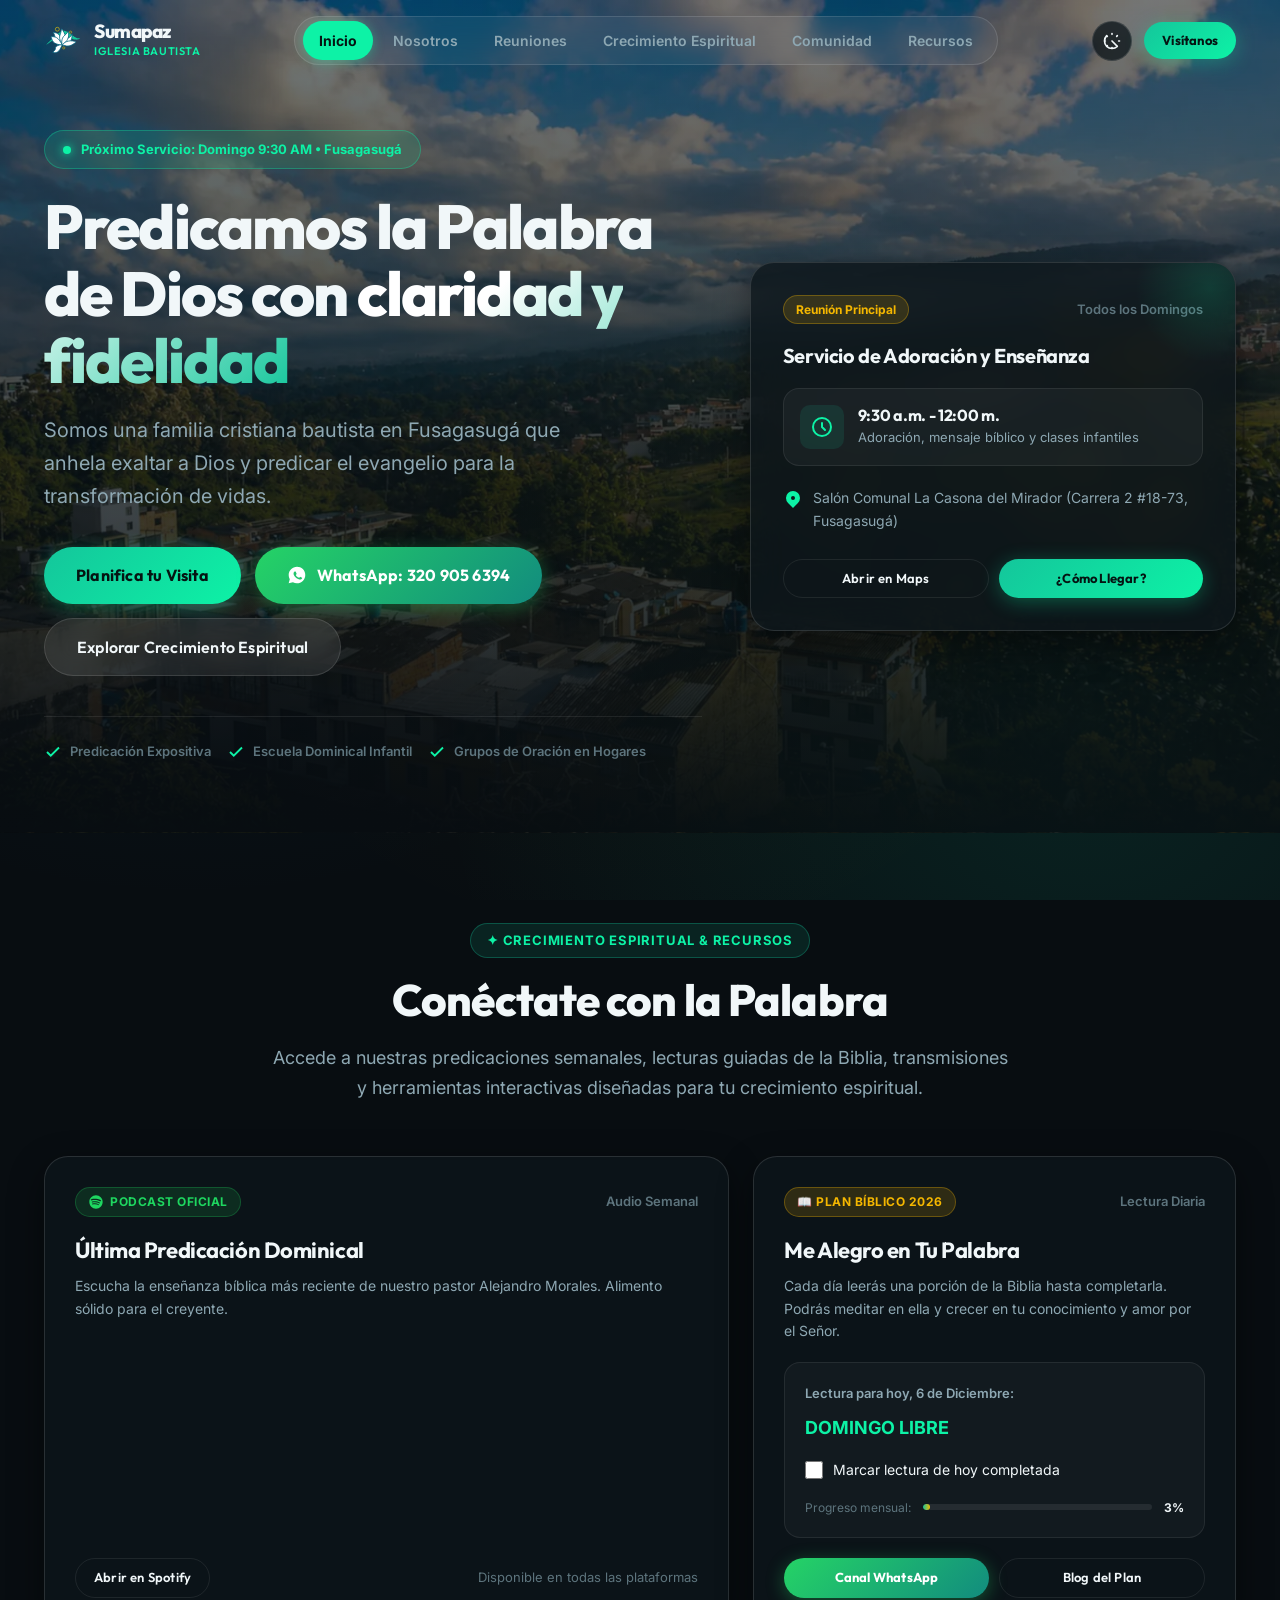
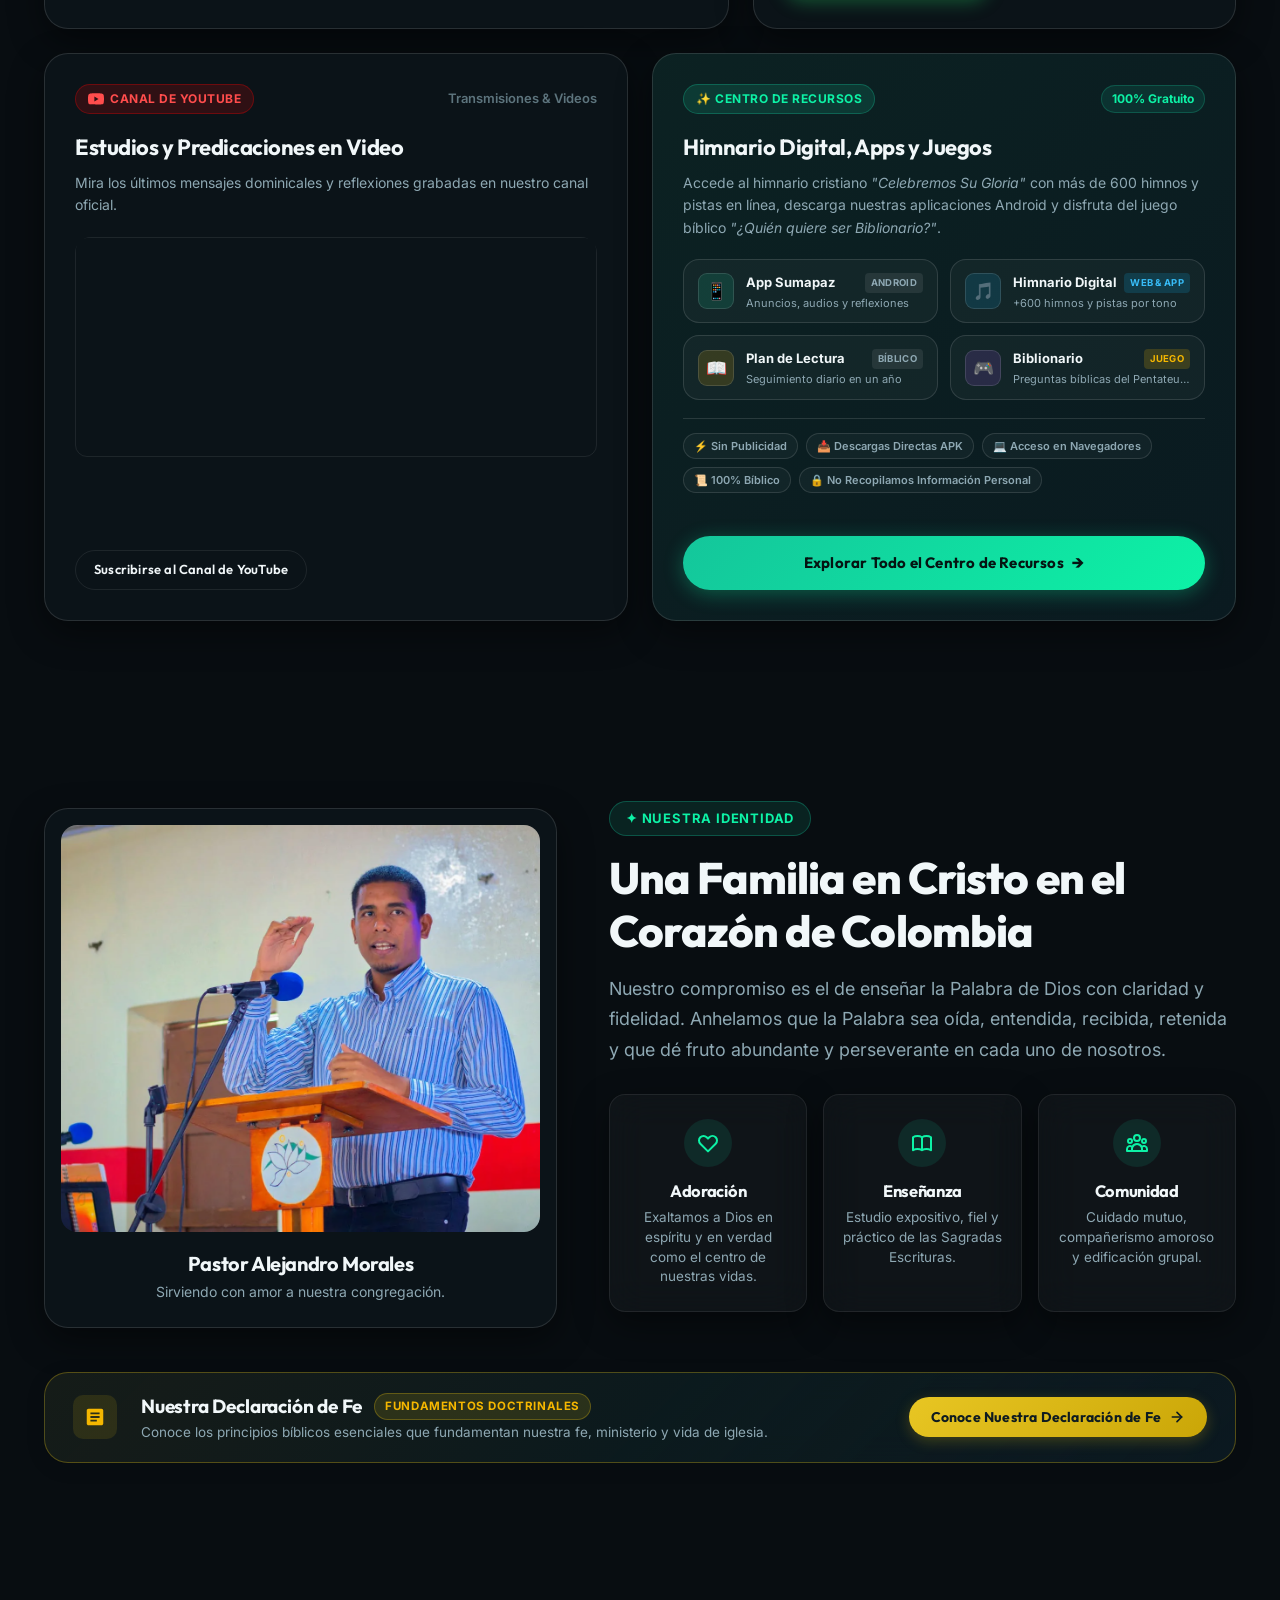
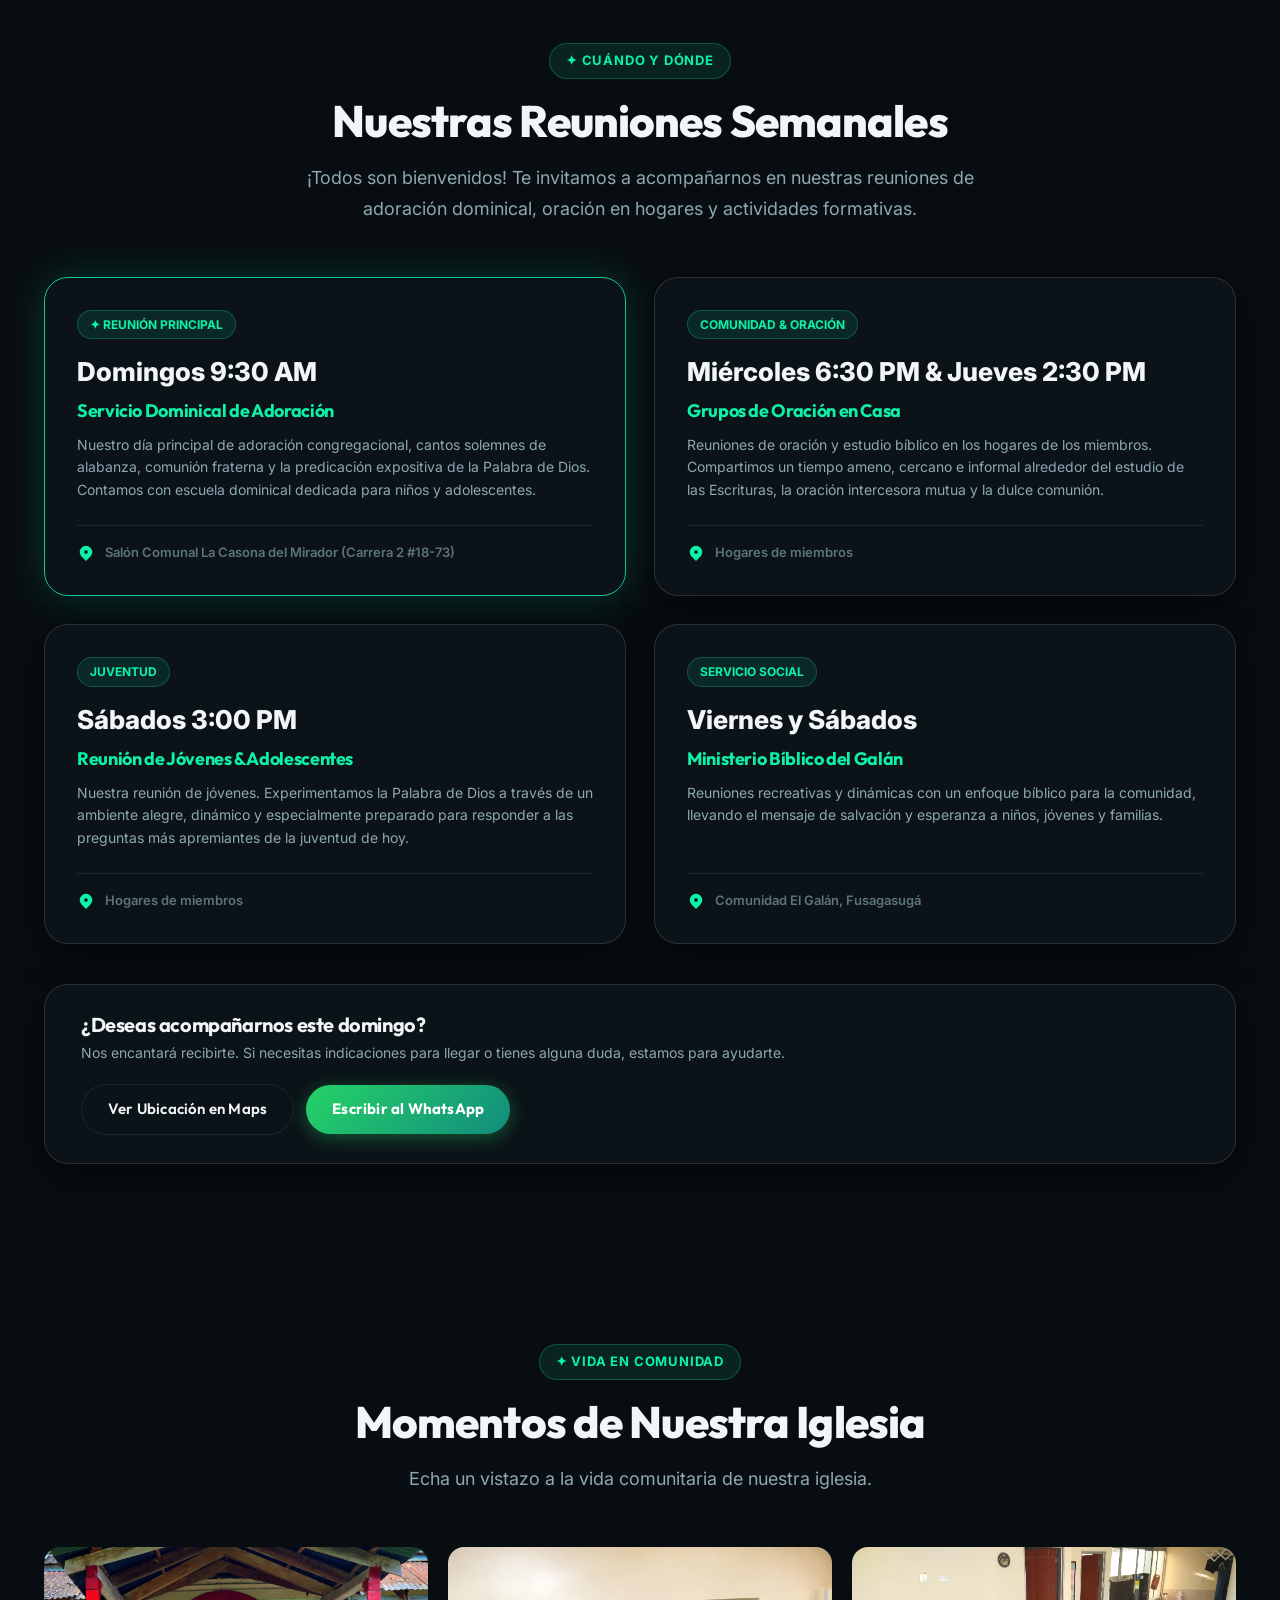
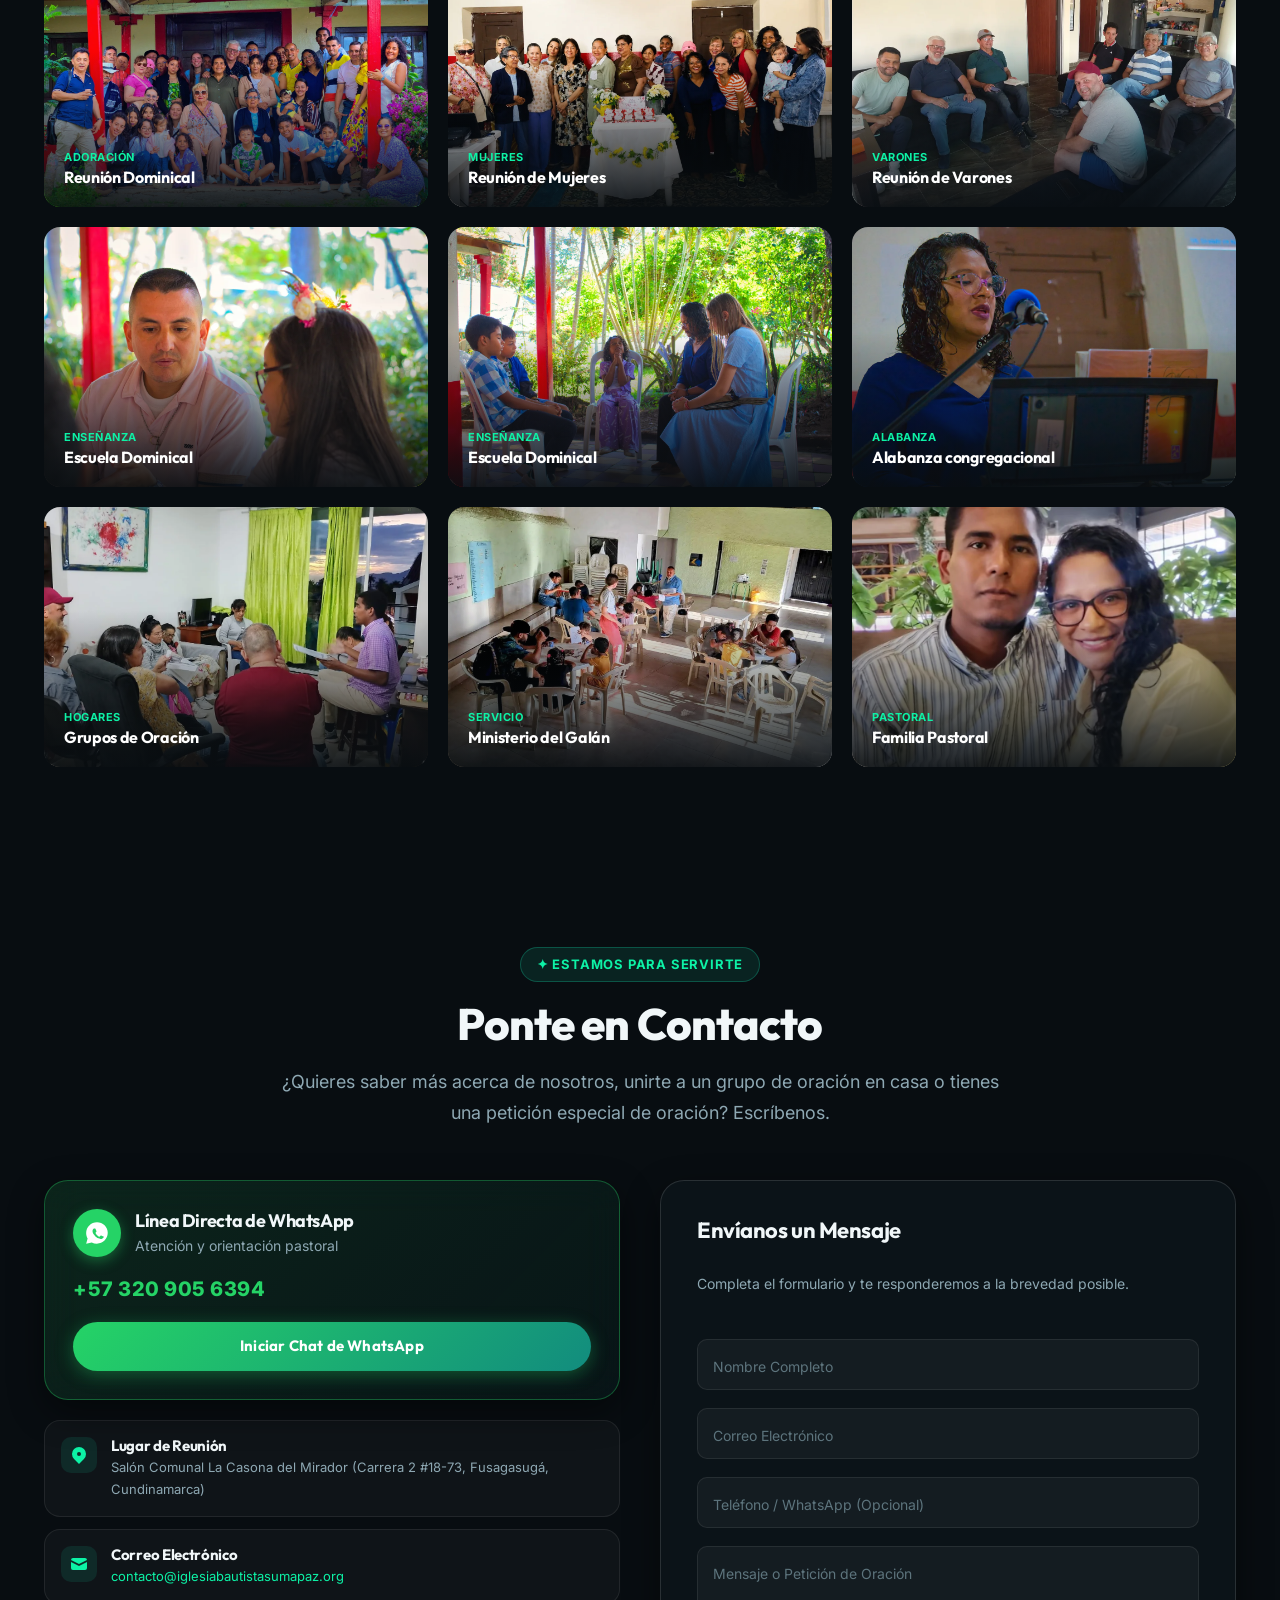
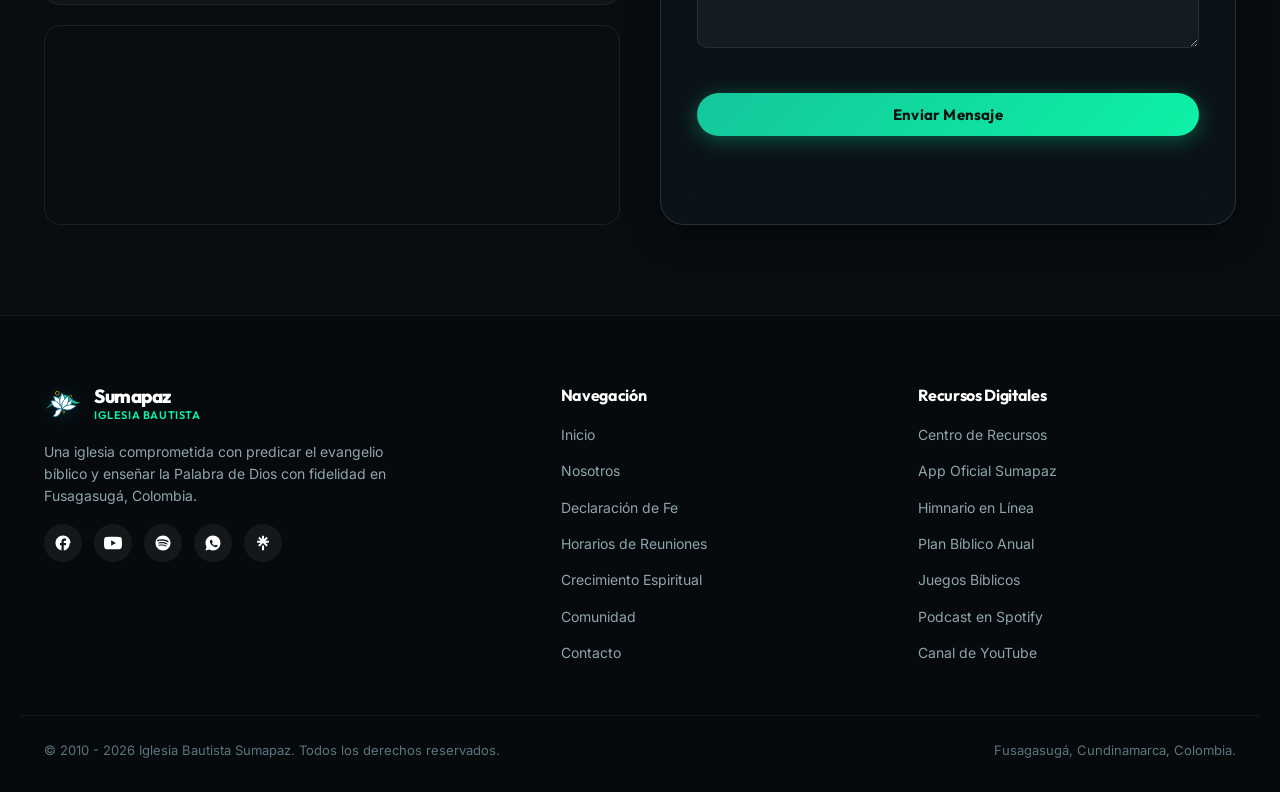
==== commit c84d8e3f: "feat: add .htaccess for server configuration, optimize images, and update resource links to WebP for" ====
--- a/index.html
+++ b/index.html
@@ -27,7 +27,7 @@
     <meta property="og:title" content="Iglesia Bautista Sumapaz | Predicando con Fidelidad y Claridad">
     <meta property="og:description"
         content="Únete a nosotros en nuestros servicios dominicales y actividades semanales. Predicando la Palabra de Dios con claridad y fidelidad en Fusagasugá.">
-    <meta property="og:image" content="assets/hero_bg.jpg">
+    <meta property="og:image" content="assets/hero_bg.webp">
     <meta property="og:url" content="https://iglesiabautistasumapaz.org/">
     <meta property="og:type" content="website">
 
@@ -36,7 +36,11 @@
     <meta name="twitter:title" content="Iglesia Bautista Sumapaz | Predicando con Fidelidad y Claridad">
     <meta name="twitter:description"
         content="Conoce nuestros horarios de reuniones, enseñanzas, recursos y acompáñanos en la comunión y estudio de la Palabra de Dios en Fusagasugá.">
-    <meta name="twitter:image" content="assets/hero_bg.jpg">
+    <meta name="twitter:image" content="assets/hero_bg.webp">
+
+    <!-- Preload Critical LCP Hero Image -->
+    <link rel="preload" as="image" href="assets/hero_bg_mobile.webp" type="image/webp" media="(max-width: 768px)" fetchpriority="high">
+    <link rel="preload" as="image" href="assets/hero_bg.webp" type="image/webp" media="(min-width: 769px)" fetchpriority="high">
 
     <!-- Fonts (Outfit for Headers, Inter for Body) -->
     <link rel="preconnect" href="https://fonts.googleapis.com">
@@ -47,9 +51,6 @@
 
     <!-- Stylesheet -->
     <link rel="stylesheet" href="css/styles.css">
-
-    <!-- Script de Captcha para Web3Forms -->
-    <script src="https://web3forms.com/client/script.js" async defer></script>
 
     <!-- Favicon -->
     <link rel="icon" type="image/svg+xml" href="assets/logo.svg">
@@ -302,7 +303,10 @@
 
                             <div class="bento-media-wrapper">
                                 <iframe style="border-radius:12px"
-                                    src="https://open.spotify.com/embed/show/2WONi2DdFl5oHKLg0FNgMj?utm_source=generator&theme=0"
+                                    id="spotify-dynamic-player"
+                                    title="Podcast Iglesia Bautista Sumapaz en Spotify"
+                                    data-src="https://open.spotify.com/embed/show/2WONi2DdFl5oHKLg0FNgMj?utm_source=generator&theme=0"
+                                    src="about:blank"
                                     height="152" frameBorder="0" allowfullscreen=""
                                     allow="autoplay; clipboard-write; encrypted-media; fullscreen; picture-in-picture"
                                     loading="lazy"></iframe>
@@ -398,9 +402,12 @@
 
                             <div class="bento-media-wrapper" style="aspect-ratio: 16/9;">
                                 <iframe id="youtube-dynamic-player" width="100%" height="220"
-                                    src="https://www.youtube.com/embed/9x7mk2KgeYk" frameborder="0"
+                                    title="Predicaciones Iglesia Bautista Sumapaz en YouTube"
+                                    data-src="https://www.youtube.com/embed/9x7mk2KgeYk"
+                                    src="about:blank" frameborder="0"
                                     allow="accelerometer; autoplay; clipboard-write; encrypted-media; gyroscope; picture-in-picture"
                                     allowfullscreen
+                                    loading="lazy"
                                     style="border-radius: 12px; border: 1px solid var(--border-color);"></iframe>
                             </div>
                         </div>
@@ -506,7 +513,7 @@
                     <!-- Pastoral Ministry Card -->
                     <div class="about-pastors-card card-glass">
                         <div class="pastors-img-wrap">
-                            <img src="assets/predicacion.jpg" alt="Pastor Alejandro Morales predicando" loading="lazy">
+                            <img src="assets/predicacion.webp" alt="Pastor Alejandro Morales predicando" loading="lazy" decoding="async" width="400" height="300">
                         </div>
                         <div class="pastors-info">
                             <h3>Pastor Alejandro Morales</h3>
@@ -734,8 +741,9 @@
                 </div>
 
                 <div class="moments-grid">
-                    <div class="moment-card" style="background-image: url('assets/hermanos.jpg');"
-                        data-img="assets/hermanos.jpg"
+                    <div class="moment-card"
+                        data-bg="assets/hermanos.webp"
+                        data-img="assets/hermanos.webp"
                         data-caption="Reunión Dominical en el Salón Comunal La Casona del Mirador">
                         <div class="moment-overlay">
                             <span class="moment-tag">Adoración</span>
@@ -743,16 +751,19 @@
                         </div>
                     </div>
 
-                    <div class="moment-card" style="background-image: url('assets/mujeres.jpg');"
-                        data-img="assets/mujeres.jpg" data-caption="Reunión y discipulado de mujeres">
+                    <div class="moment-card"
+                        data-bg="assets/mujeres.webp"
+                        data-img="assets/mujeres.webp"
+                        data-caption="Reunión y discipulado de mujeres">
                         <div class="moment-overlay">
                             <span class="moment-tag">Mujeres</span>
                             <h4 class="moment-title">Reunión de Mujeres</h4>
                         </div>
                     </div>
 
-                    <div class="moment-card" style="background-image: url('assets/varones.jpg');"
-                        data-img="assets/varones.jpg"
+                    <div class="moment-card"
+                        data-bg="assets/varones.webp"
+                        data-img="assets/varones.webp"
                         data-caption="Tiempo de comunión, estudio bíblico y edificación para varones">
                         <div class="moment-overlay">
                             <span class="moment-tag">Varones</span>
@@ -760,8 +771,9 @@
                         </div>
                     </div>
 
-                    <div class="moment-card" style="background-image: url('assets/adolescentes-2.jpg');"
-                        data-img="assets/adolescentes-2.jpg"
+                    <div class="moment-card"
+                        data-bg="assets/adolescentes-2.webp"
+                        data-img="assets/adolescentes-2.webp"
                         data-caption="Escuela Dominical: Los maestros enseñando la Palabra de Dios a los adolescentes">
                         <div class="moment-overlay">
                             <span class="moment-tag">Enseñanza</span>
@@ -769,8 +781,9 @@
                         </div>
                     </div>
 
-                    <div class="moment-card" style="background-image: url('assets/escuela_dominical.jpg');"
-                        data-img="assets/escuela_dominical.jpg"
+                    <div class="moment-card"
+                        data-bg="assets/escuela_dominical.webp"
+                        data-img="assets/escuela_dominical.webp"
                         data-caption="Escuela Dominical: Los maestros enseñando la Palabra de Dios a los niños">
                         <div class="moment-overlay">
                             <span class="moment-tag">Enseñanza</span>
@@ -778,8 +791,9 @@
                         </div>
                     </div>
 
-                    <div class="moment-card" style="background-image: url('assets/alabanza.jpg');"
-                        data-img="assets/alabanza.jpg"
+                    <div class="moment-card"
+                        data-bg="assets/alabanza.webp"
+                        data-img="assets/alabanza.webp"
                         data-caption="Adorando a Dios con cánticos e himnos espirituales">
                         <div class="moment-overlay">
                             <span class="moment-tag">Alabanza</span>
@@ -787,8 +801,9 @@
                         </div>
                     </div>
 
-                    <div class="moment-card" style="background-image: url('assets/comunidad_oracion.jpg');"
-                        data-img="assets/comunidad_oracion.jpg"
+                    <div class="moment-card"
+                        data-bg="assets/comunidad_oracion.webp"
+                        data-img="assets/comunidad_oracion.webp"
                         data-caption="Tiempos de comunión y oración en los hogares">
                         <div class="moment-overlay">
                             <span class="moment-tag">Hogares</span>
@@ -796,16 +811,19 @@
                         </div>
                     </div>
 
-                    <div class="moment-card" style="background-image: url('assets/labor_social.jpg');"
-                        data-img="assets/labor_social.jpg" data-caption="Labor comunitaria con enfoque evangelístico">
+                    <div class="moment-card"
+                        data-bg="assets/labor_social.webp"
+                        data-img="assets/labor_social.webp"
+                        data-caption="Labor comunitaria con enfoque evangelístico">
                         <div class="moment-overlay">
                             <span class="moment-tag">Servicio</span>
                             <h4 class="moment-title">Ministerio del Galán</h4>
                         </div>
                     </div>
 
-                    <div class="moment-card" style="background-image: url('assets/familia_pastoral.jpg');"
-                        data-img="assets/familia_pastoral.jpg"
+                    <div class="moment-card"
+                        data-bg="assets/familia_pastoral.webp"
+                        data-img="assets/familia_pastoral.webp"
                         data-caption="Pastor Alejandro Morales junto a su esposa Laura">
                         <div class="moment-overlay">
                             <span class="moment-tag">Pastoral</span>
@@ -1276,8 +1294,8 @@
     <div class="toast-container" id="toast-container"></div>
 
     <!-- Scripts -->
-    <script src="assets/bible_plan.js"></script>
-    <script src="js/app.js"></script>
+    <script src="assets/bible_plan.js" defer></script>
+    <script src="js/app.js" defer></script>
 
     <!-- Logos RefTagger for Spanish Bible Verses -->
     <script>
--- a/css/styles.css
+++ b/css/styles.css
@@ -566,7 +566,7 @@
     left: 0;
     width: 100%;
     height: 100%;
-    background-image: linear-gradient(180deg, rgba(8, 13, 17, 0.35) 0%, rgba(8, 13, 17, 0.7) 65%, var(--bg-color) 100%), url('../assets/hero_bg.jpg');
+    background-image: linear-gradient(180deg, rgba(8, 13, 17, 0.35) 0%, rgba(8, 13, 17, 0.7) 65%, var(--bg-color) 100%), url('../assets/hero_bg.webp');
     background-size: cover;
     background-position: center 30%;
     opacity: 0.68;
@@ -576,8 +576,17 @@
 }
 
 [data-theme="light"] .hero-bg-overlay {
-    background-image: linear-gradient(180deg, rgba(244, 248, 250, 0.3) 0%, rgba(244, 248, 250, 0.7) 65%, var(--bg-color) 100%), url('../assets/hero_bg.jpg');
+    background-image: linear-gradient(180deg, rgba(244, 248, 250, 0.3) 0%, rgba(244, 248, 250, 0.7) 65%, var(--bg-color) 100%), url('../assets/hero_bg.webp');
     opacity: 0.48;
+}
+
+@media (max-width: 768px) {
+    .hero-bg-overlay {
+        background-image: linear-gradient(180deg, rgba(8, 13, 17, 0.35) 0%, rgba(8, 13, 17, 0.7) 65%, var(--bg-color) 100%), url('../assets/hero_bg_mobile.webp');
+    }
+    [data-theme="light"] .hero-bg-overlay {
+        background-image: linear-gradient(180deg, rgba(244, 248, 250, 0.3) 0%, rgba(244, 248, 250, 0.7) 65%, var(--bg-color) 100%), url('../assets/hero_bg_mobile.webp');
+    }
 }
 
 .hero-container {
@@ -1409,9 +1418,11 @@
     position: relative;
     overflow: hidden;
     cursor: pointer;
+    background-color: var(--surface-card);
     background-size: cover;
     background-position: center;
-    transition: transform var(--transition-normal), box-shadow var(--transition-normal);
+    background-repeat: no-repeat;
+    transition: transform var(--transition-normal), box-shadow var(--transition-normal), opacity 0.3s ease;
 }
 
 .moment-card:hover {
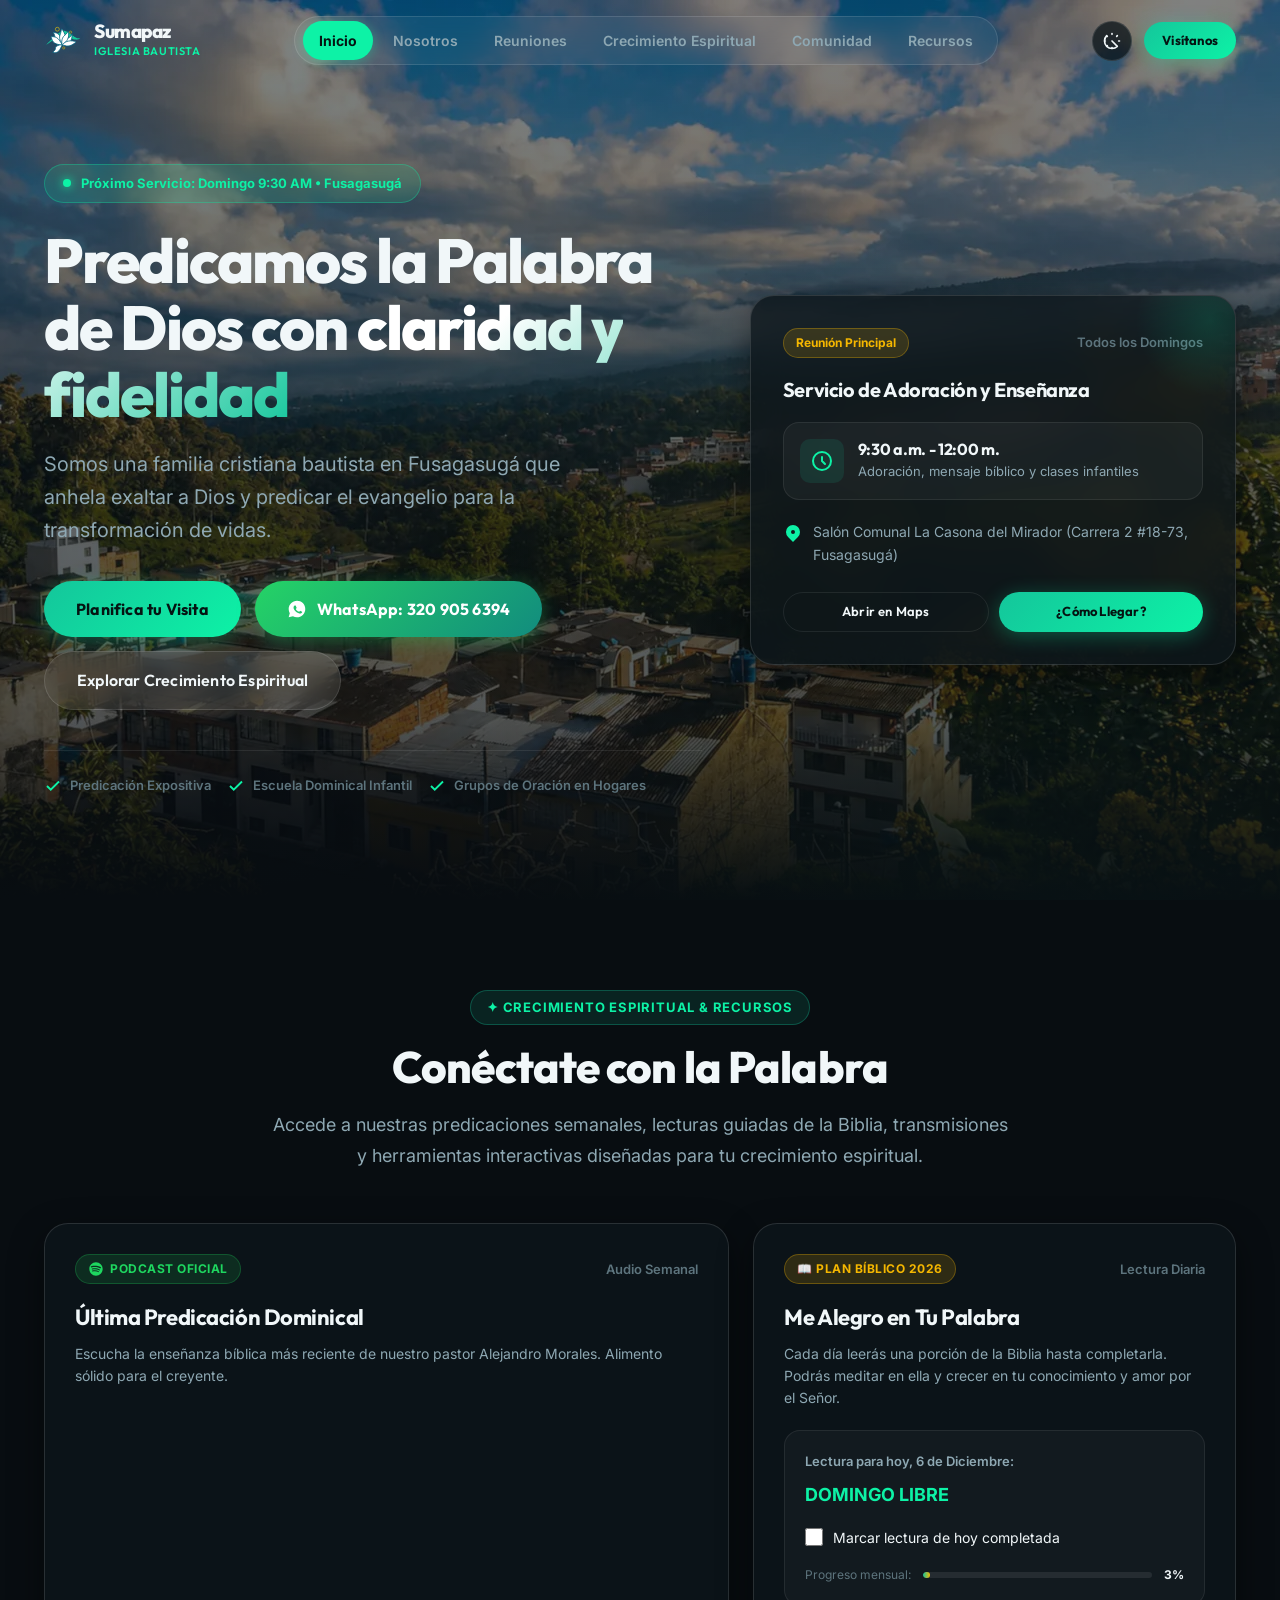
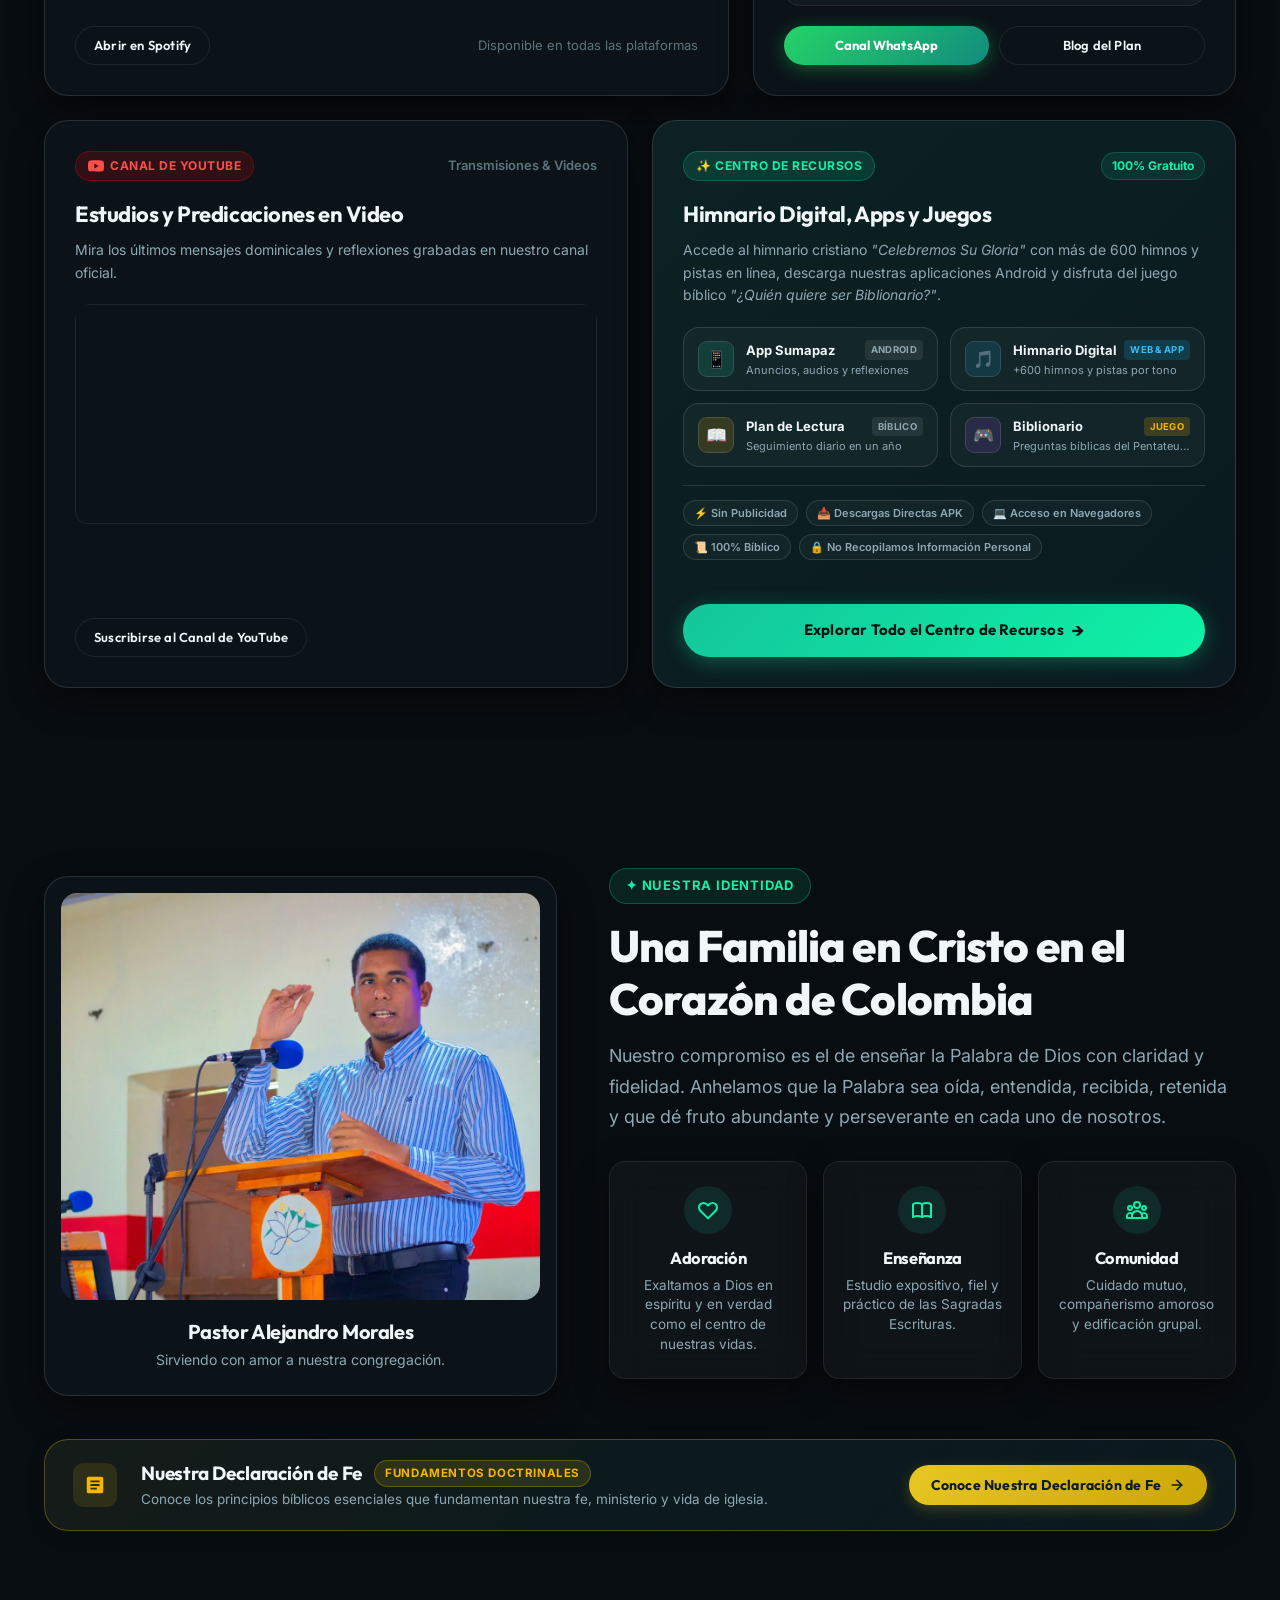
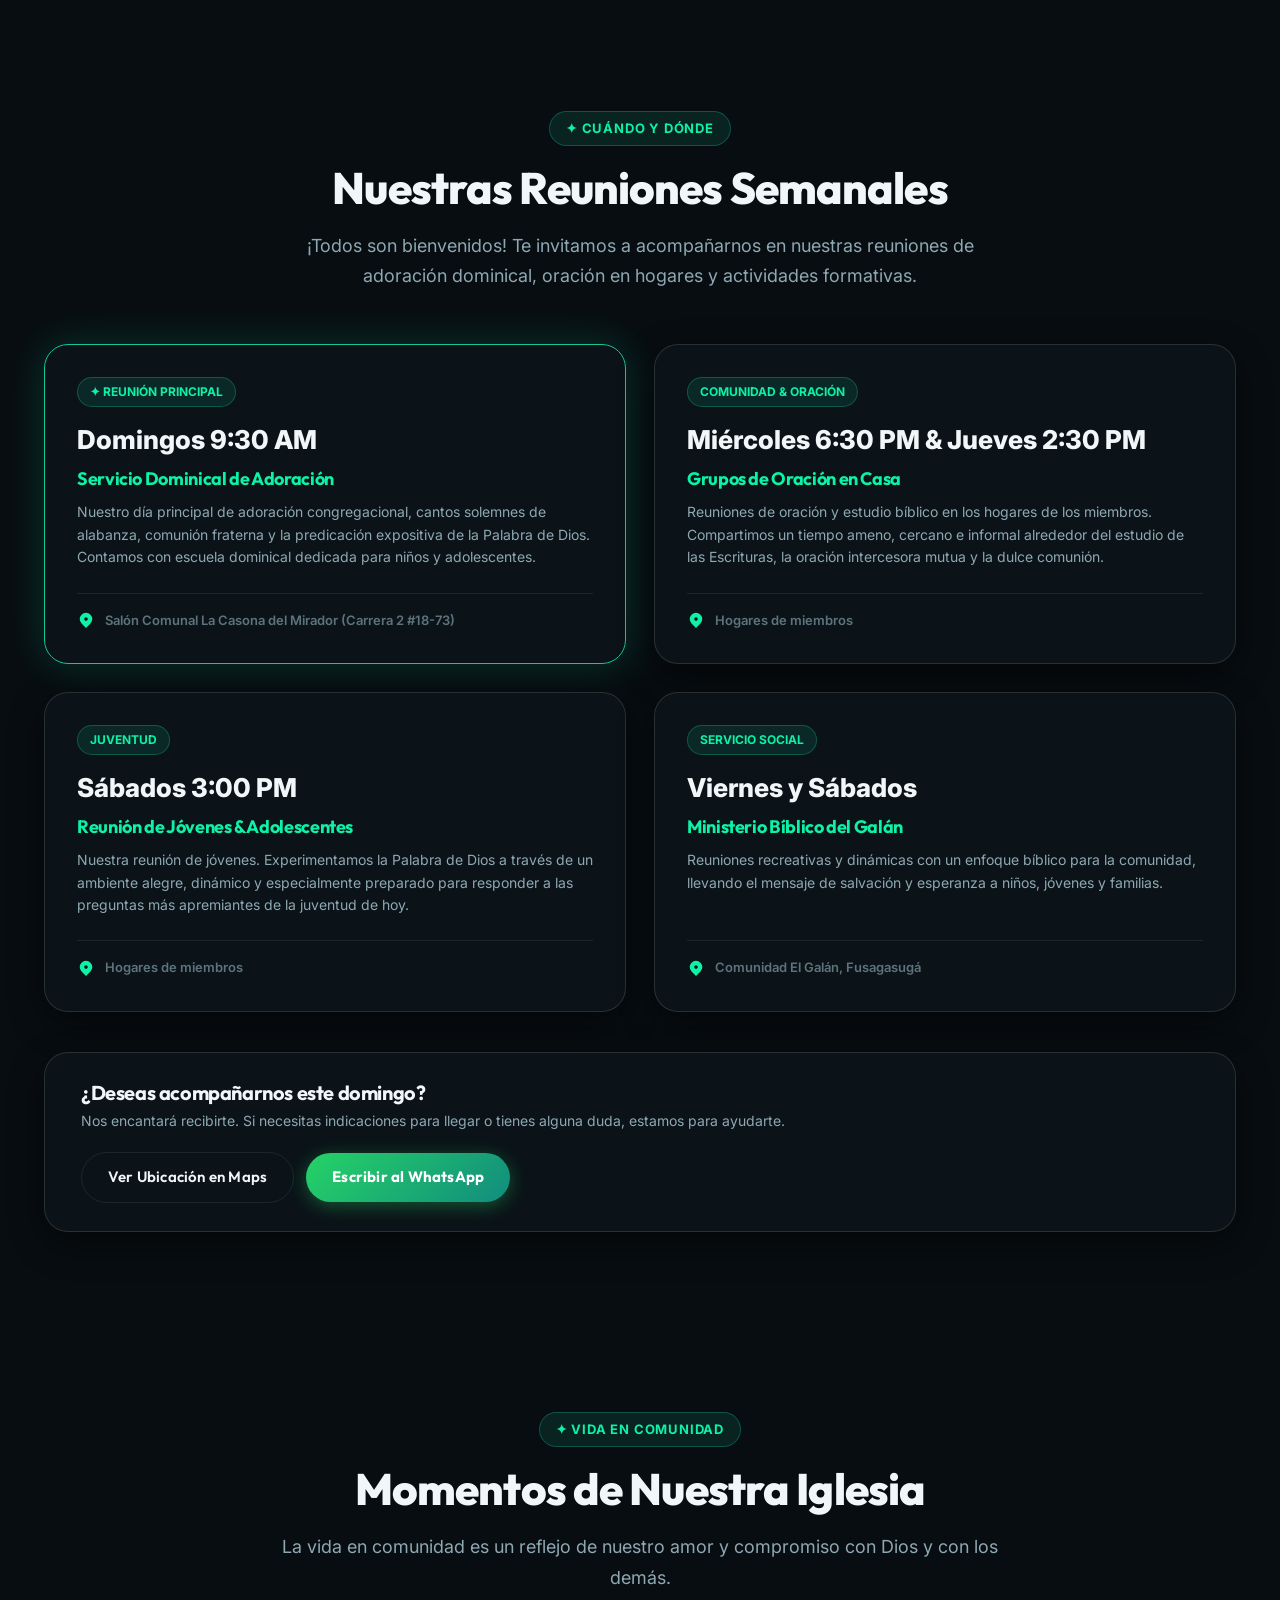
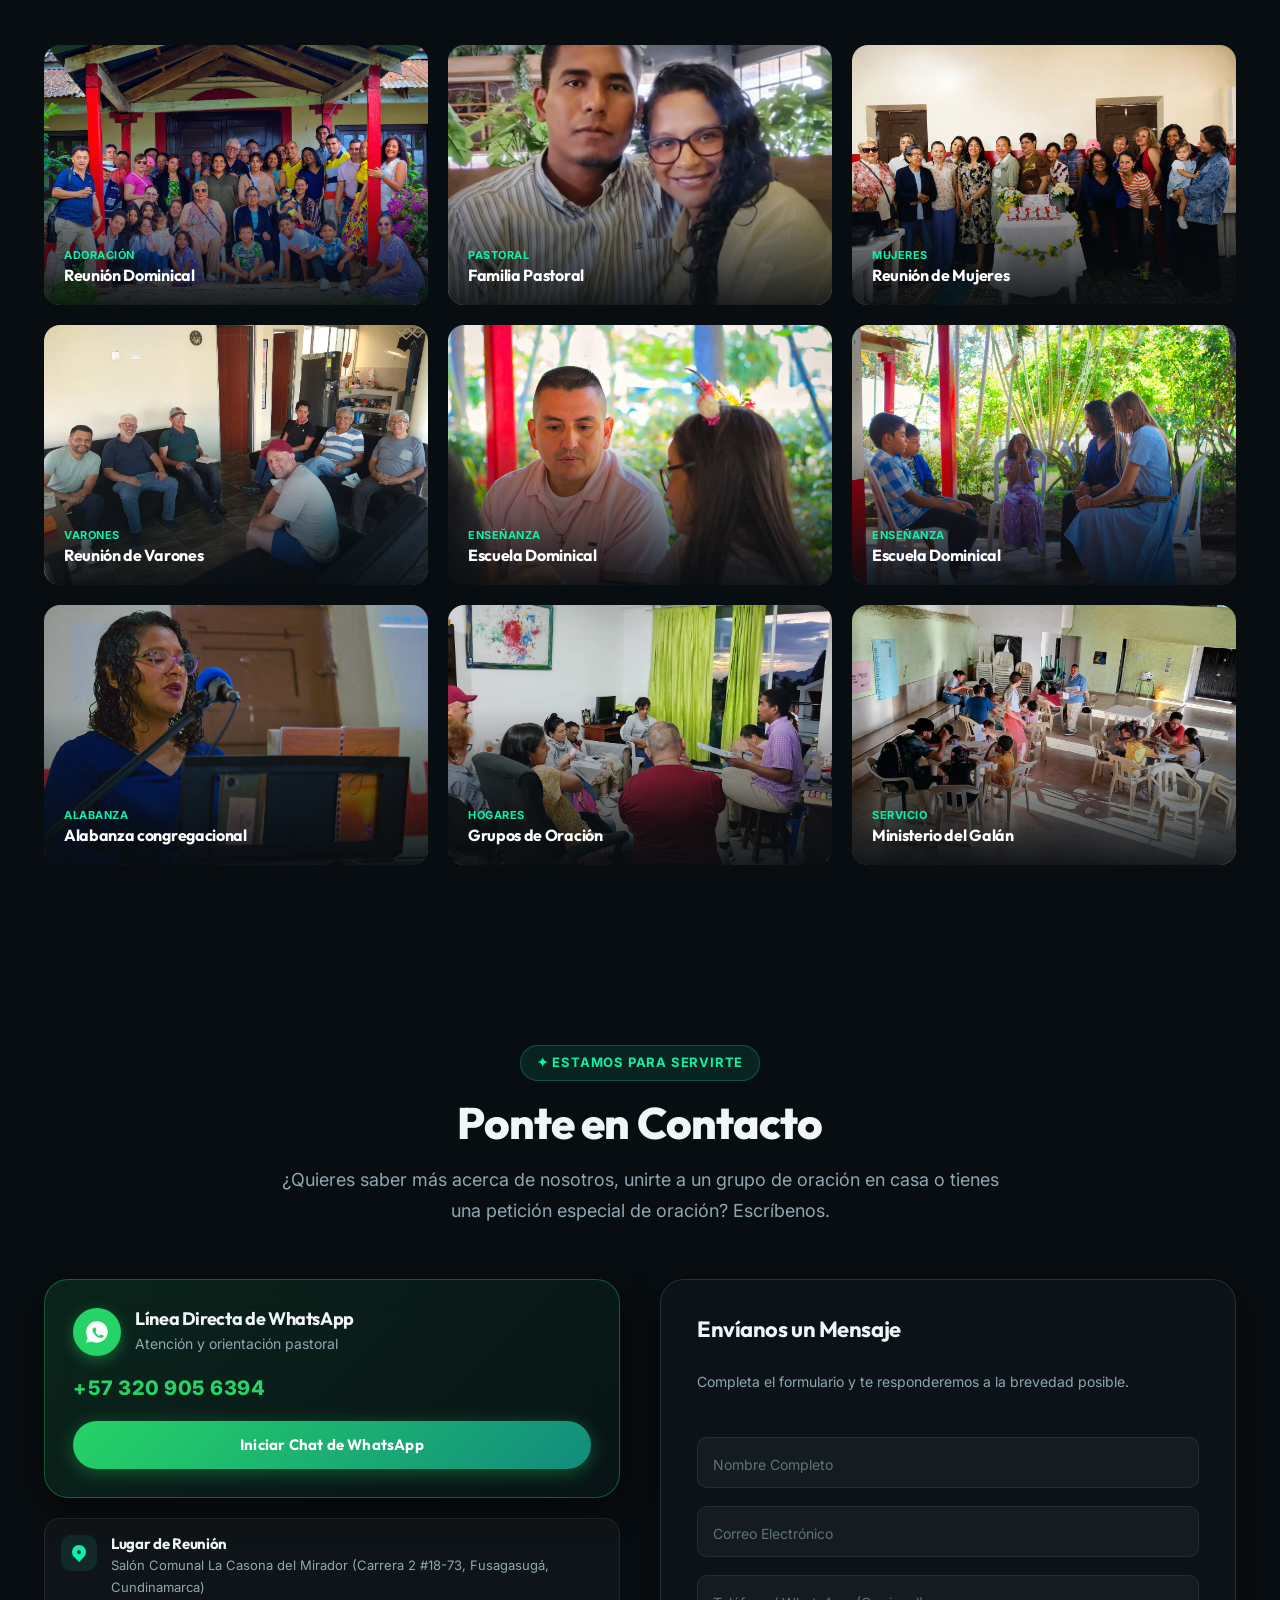
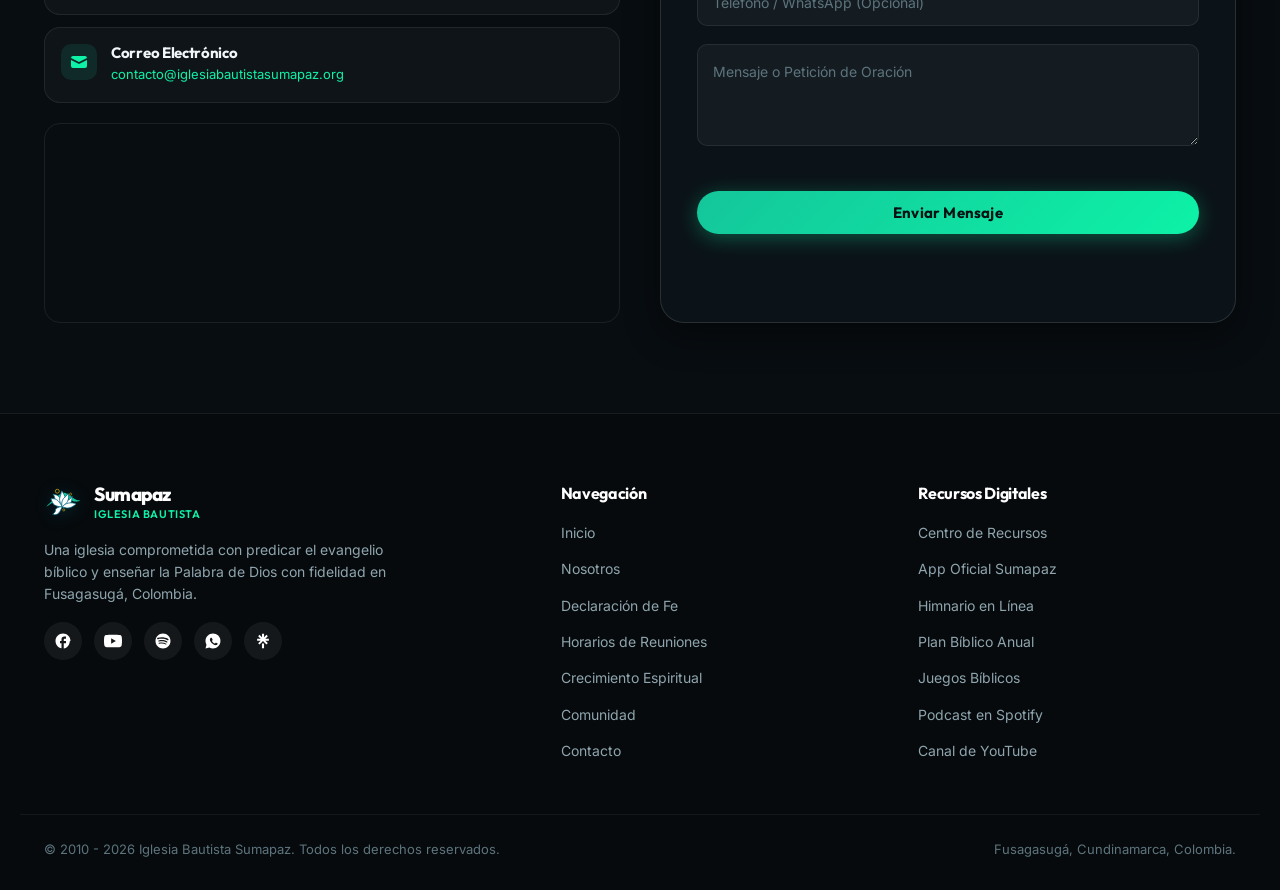
==== commit 7f4b1a21: "feat: add mobile navigation call-to-action button and update styles for improved responsiveness" ====
--- a/index.html
+++ b/index.html
@@ -39,8 +39,10 @@
     <meta name="twitter:image" content="assets/hero_bg.webp">
 
     <!-- Preload Critical LCP Hero Image -->
-    <link rel="preload" as="image" href="assets/hero_bg_mobile.webp" type="image/webp" media="(max-width: 768px)" fetchpriority="high">
-    <link rel="preload" as="image" href="assets/hero_bg.webp" type="image/webp" media="(min-width: 769px)" fetchpriority="high">
+    <link rel="preload" as="image" href="assets/hero_bg_mobile.webp" type="image/webp" media="(max-width: 768px)"
+        fetchpriority="high">
+    <link rel="preload" as="image" href="assets/hero_bg.webp" type="image/webp" media="(min-width: 769px)"
+        fetchpriority="high">
 
     <!-- Fonts (Outfit for Headers, Inter for Body) -->
     <link rel="preconnect" href="https://fonts.googleapis.com">
@@ -137,6 +139,9 @@
                     <li><a href="#comunidad">Comunidad</a></li>
                     <li><a href="recursos.html">Recursos</a></li>
                 </ul>
+                <div class="mobile-nav-cta">
+                    <a href="#reuniones" class="btn btn-primary btn-sm btn-block">Visítanos</a>
+                </div>
             </nav>
 
             <div class="header-actions">
@@ -152,7 +157,7 @@
                             d="M20.354 15.354A9 9 0 018.646 3.646 9.003 9.003 0 0012 21a9.003 9.003 0 008.354-5.646z" />
                     </svg>
                 </button>
-                <a href="#reuniones" class="btn btn-primary btn-sm">Visítanos</a>
+                <a href="#reuniones" class="btn btn-primary btn-sm header-cta-btn">Visítanos</a>
                 <button class="mobile-nav-toggle" id="mobile-nav-toggle" aria-controls="primary-navigation"
                     aria-expanded="false" aria-label="Abrir menú">
                     <div class="hamburger-icon"></div>
@@ -302,12 +307,10 @@
                             </p>
 
                             <div class="bento-media-wrapper">
-                                <iframe style="border-radius:12px"
-                                    id="spotify-dynamic-player"
+                                <iframe style="border-radius:12px" id="spotify-dynamic-player"
                                     title="Podcast Iglesia Bautista Sumapaz en Spotify"
                                     data-src="https://open.spotify.com/embed/show/2WONi2DdFl5oHKLg0FNgMj?utm_source=generator&theme=0"
-                                    src="about:blank"
-                                    height="152" frameBorder="0" allowfullscreen=""
+                                    src="about:blank" height="152" frameBorder="0" allowfullscreen=""
                                     allow="autoplay; clipboard-write; encrypted-media; fullscreen; picture-in-picture"
                                     loading="lazy"></iframe>
                             </div>
@@ -403,11 +406,10 @@
                             <div class="bento-media-wrapper" style="aspect-ratio: 16/9;">
                                 <iframe id="youtube-dynamic-player" width="100%" height="220"
                                     title="Predicaciones Iglesia Bautista Sumapaz en YouTube"
-                                    data-src="https://www.youtube.com/embed/9x7mk2KgeYk"
-                                    src="about:blank" frameborder="0"
+                                    data-src="https://www.youtube.com/embed/9x7mk2KgeYk" src="about:blank"
+                                    frameborder="0"
                                     allow="accelerometer; autoplay; clipboard-write; encrypted-media; gyroscope; picture-in-picture"
-                                    allowfullscreen
-                                    loading="lazy"
+                                    allowfullscreen loading="lazy"
                                     style="border-radius: 12px; border: 1px solid var(--border-color);"></iframe>
                             </div>
                         </div>
@@ -513,7 +515,8 @@
                     <!-- Pastoral Ministry Card -->
                     <div class="about-pastors-card card-glass">
                         <div class="pastors-img-wrap">
-                            <img src="assets/predicacion.webp" alt="Pastor Alejandro Morales predicando" loading="lazy" decoding="async" width="400" height="300">
+                            <img src="assets/predicacion.webp" alt="Pastor Alejandro Morales predicando" loading="lazy"
+                                decoding="async" width="400" height="300">
                         </div>
                         <div class="pastors-info">
                             <h3>Pastor Alejandro Morales</h3>
@@ -736,14 +739,12 @@
                     <div class="section-pill-badge">✦ Vida en Comunidad</div>
                     <h2 class="section-title">Momentos de Nuestra Iglesia</h2>
                     <p class="section-desc">
-                        Echa un vistazo a la vida comunitaria de nuestra iglesia.
+                        La vida en comunidad es un reflejo de nuestro amor y compromiso con Dios y con los demás.
                     </p>
                 </div>
 
                 <div class="moments-grid">
-                    <div class="moment-card"
-                        data-bg="assets/hermanos.webp"
-                        data-img="assets/hermanos.webp"
+                    <div class="moment-card" data-bg="assets/hermanos.webp" data-img="assets/hermanos.webp"
                         data-caption="Reunión Dominical en el Salón Comunal La Casona del Mirador">
                         <div class="moment-overlay">
                             <span class="moment-tag">Adoración</span>
@@ -751,9 +752,16 @@
                         </div>
                     </div>
 
-                    <div class="moment-card"
-                        data-bg="assets/mujeres.webp"
-                        data-img="assets/mujeres.webp"
+                    <div class="moment-card" data-bg="assets/familia_pastoral.webp"
+                        data-img="assets/familia_pastoral.webp"
+                        data-caption="Pastor Alejandro Morales junto a su esposa Laura">
+                        <div class="moment-overlay">
+                            <span class="moment-tag">Pastoral</span>
+                            <h4 class="moment-title">Familia Pastoral</h4>
+                        </div>
+                    </div>
+
+                    <div class="moment-card" data-bg="assets/mujeres.webp" data-img="assets/mujeres.webp"
                         data-caption="Reunión y discipulado de mujeres">
                         <div class="moment-overlay">
                             <span class="moment-tag">Mujeres</span>
@@ -761,9 +769,7 @@
                         </div>
                     </div>
 
-                    <div class="moment-card"
-                        data-bg="assets/varones.webp"
-                        data-img="assets/varones.webp"
+                    <div class="moment-card" data-bg="assets/varones.webp" data-img="assets/varones.webp"
                         data-caption="Tiempo de comunión, estudio bíblico y edificación para varones">
                         <div class="moment-overlay">
                             <span class="moment-tag">Varones</span>
@@ -771,9 +777,7 @@
                         </div>
                     </div>
 
-                    <div class="moment-card"
-                        data-bg="assets/adolescentes-2.webp"
-                        data-img="assets/adolescentes-2.webp"
+                    <div class="moment-card" data-bg="assets/adolescentes-2.webp" data-img="assets/adolescentes-2.webp"
                         data-caption="Escuela Dominical: Los maestros enseñando la Palabra de Dios a los adolescentes">
                         <div class="moment-overlay">
                             <span class="moment-tag">Enseñanza</span>
@@ -781,8 +785,7 @@
                         </div>
                     </div>
 
-                    <div class="moment-card"
-                        data-bg="assets/escuela_dominical.webp"
+                    <div class="moment-card" data-bg="assets/escuela_dominical.webp"
                         data-img="assets/escuela_dominical.webp"
                         data-caption="Escuela Dominical: Los maestros enseñando la Palabra de Dios a los niños">
                         <div class="moment-overlay">
@@ -791,9 +794,7 @@
                         </div>
                     </div>
 
-                    <div class="moment-card"
-                        data-bg="assets/alabanza.webp"
-                        data-img="assets/alabanza.webp"
+                    <div class="moment-card" data-bg="assets/alabanza.webp" data-img="assets/alabanza.webp"
                         data-caption="Adorando a Dios con cánticos e himnos espirituales">
                         <div class="moment-overlay">
                             <span class="moment-tag">Alabanza</span>
@@ -801,8 +802,7 @@
                         </div>
                     </div>
 
-                    <div class="moment-card"
-                        data-bg="assets/comunidad_oracion.webp"
+                    <div class="moment-card" data-bg="assets/comunidad_oracion.webp"
                         data-img="assets/comunidad_oracion.webp"
                         data-caption="Tiempos de comunión y oración en los hogares">
                         <div class="moment-overlay">
@@ -811,23 +811,11 @@
                         </div>
                     </div>
 
-                    <div class="moment-card"
-                        data-bg="assets/labor_social.webp"
-                        data-img="assets/labor_social.webp"
+                    <div class="moment-card" data-bg="assets/labor_social.webp" data-img="assets/labor_social.webp"
                         data-caption="Labor comunitaria con enfoque evangelístico">
                         <div class="moment-overlay">
                             <span class="moment-tag">Servicio</span>
                             <h4 class="moment-title">Ministerio del Galán</h4>
-                        </div>
-                    </div>
-
-                    <div class="moment-card"
-                        data-bg="assets/familia_pastoral.webp"
-                        data-img="assets/familia_pastoral.webp"
-                        data-caption="Pastor Alejandro Morales junto a su esposa Laura">
-                        <div class="moment-overlay">
-                            <span class="moment-tag">Pastoral</span>
-                            <h4 class="moment-title">Familia Pastoral</h4>
                         </div>
                     </div>
                 </div>
--- a/css/styles.css
+++ b/css/styles.css
@@ -468,6 +468,10 @@
     box-shadow: 0 2px 12px rgba(0, 102, 128, 0.25);
 }
 
+.mobile-nav-cta {
+    display: none;
+}
+
 .header-actions {
     display: flex;
     align-items: center;
@@ -552,11 +556,13 @@
    5. HERO SECTION (NON-TRADITIONAL & HIGH IMPACT)
    ---------------------------------------------------- */
 .hero-section {
-    min-height: 92vh;
+    min-height: 100vh;
+    min-height: 100dvh;
     display: flex;
     align-items: center;
     position: relative;
-    padding: 130px 0 70px;
+    padding: 120px 0 60px;
+    box-sizing: border-box;
     overflow: hidden;
 }
 
@@ -566,26 +572,32 @@
     left: 0;
     width: 100%;
     height: 100%;
-    background-image: linear-gradient(180deg, rgba(8, 13, 17, 0.35) 0%, rgba(8, 13, 17, 0.7) 65%, var(--bg-color) 100%), url('../assets/hero_bg.webp');
+    background-image: linear-gradient(180deg, rgba(8, 13, 17, 0.35) 0%, rgba(8, 13, 17, 0.6) 80%, var(--bg-color) 100%), url('../assets/hero_bg.webp');
     background-size: cover;
-    background-position: center 30%;
-    opacity: 0.68;
+    background-position: center 25%;
+    opacity: 0.75;
     z-index: 1;
     pointer-events: none;
     transition: opacity var(--transition-normal);
 }
 
 [data-theme="light"] .hero-bg-overlay {
-    background-image: linear-gradient(180deg, rgba(244, 248, 250, 0.3) 0%, rgba(244, 248, 250, 0.7) 65%, var(--bg-color) 100%), url('../assets/hero_bg.webp');
-    opacity: 0.48;
+    background-image: linear-gradient(180deg, rgba(244, 248, 250, 0.25) 0%, rgba(244, 248, 250, 0.6) 80%, var(--bg-color) 100%), url('../assets/hero_bg.webp');
+    opacity: 0.55;
 }
 
 @media (max-width: 768px) {
+    .hero-section {
+        min-height: 100vh;
+        min-height: 100dvh;
+        padding: 95px 0 45px;
+    }
     .hero-bg-overlay {
-        background-image: linear-gradient(180deg, rgba(8, 13, 17, 0.35) 0%, rgba(8, 13, 17, 0.7) 65%, var(--bg-color) 100%), url('../assets/hero_bg_mobile.webp');
+        background-image: linear-gradient(180deg, rgba(8, 13, 17, 0.35) 0%, rgba(8, 13, 17, 0.65) 80%, var(--bg-color) 100%), url('../assets/hero_bg_mobile.webp');
+        background-position: center top;
     }
     [data-theme="light"] .hero-bg-overlay {
-        background-image: linear-gradient(180deg, rgba(244, 248, 250, 0.3) 0%, rgba(244, 248, 250, 0.7) 65%, var(--bg-color) 100%), url('../assets/hero_bg_mobile.webp');
+        background-image: linear-gradient(180deg, rgba(244, 248, 250, 0.25) 0%, rgba(244, 248, 250, 0.65) 80%, var(--bg-color) 100%), url('../assets/hero_bg_mobile.webp');
     }
 }
 
@@ -2716,12 +2728,18 @@
         right: 0;
     }
 
-    .nav-pill-wrapper {
+    .nav-pill-wrapper,
+    [data-theme="light"] .nav-pill-wrapper {
         flex-direction: column;
         width: 100%;
-        background: transparent;
-        border: none;
-        padding: 0;
+        background: transparent !important;
+        border: none !important;
+        padding: 0 !important;
+        margin: 0 !important;
+        border-radius: 0 !important;
+        box-shadow: none !important;
+        backdrop-filter: none !important;
+        -webkit-backdrop-filter: none !important;
         gap: 8px;
     }
 
@@ -2733,6 +2751,26 @@
         display: block;
         width: 100%;
         padding: 12px 16px;
+        border-radius: var(--radius-md);
+    }
+
+    .header-cta-btn {
+        display: none !important;
+    }
+
+    .mobile-nav-cta {
+        display: block;
+        width: 100%;
+        margin-top: 18px;
+        padding-top: 16px;
+        border-top: 1px solid var(--border-color);
+    }
+
+    .mobile-nav-cta .btn {
+        display: flex;
+        width: 100%;
+        justify-content: center;
+        text-align: center;
     }
 
     .mobile-nav-toggle {
